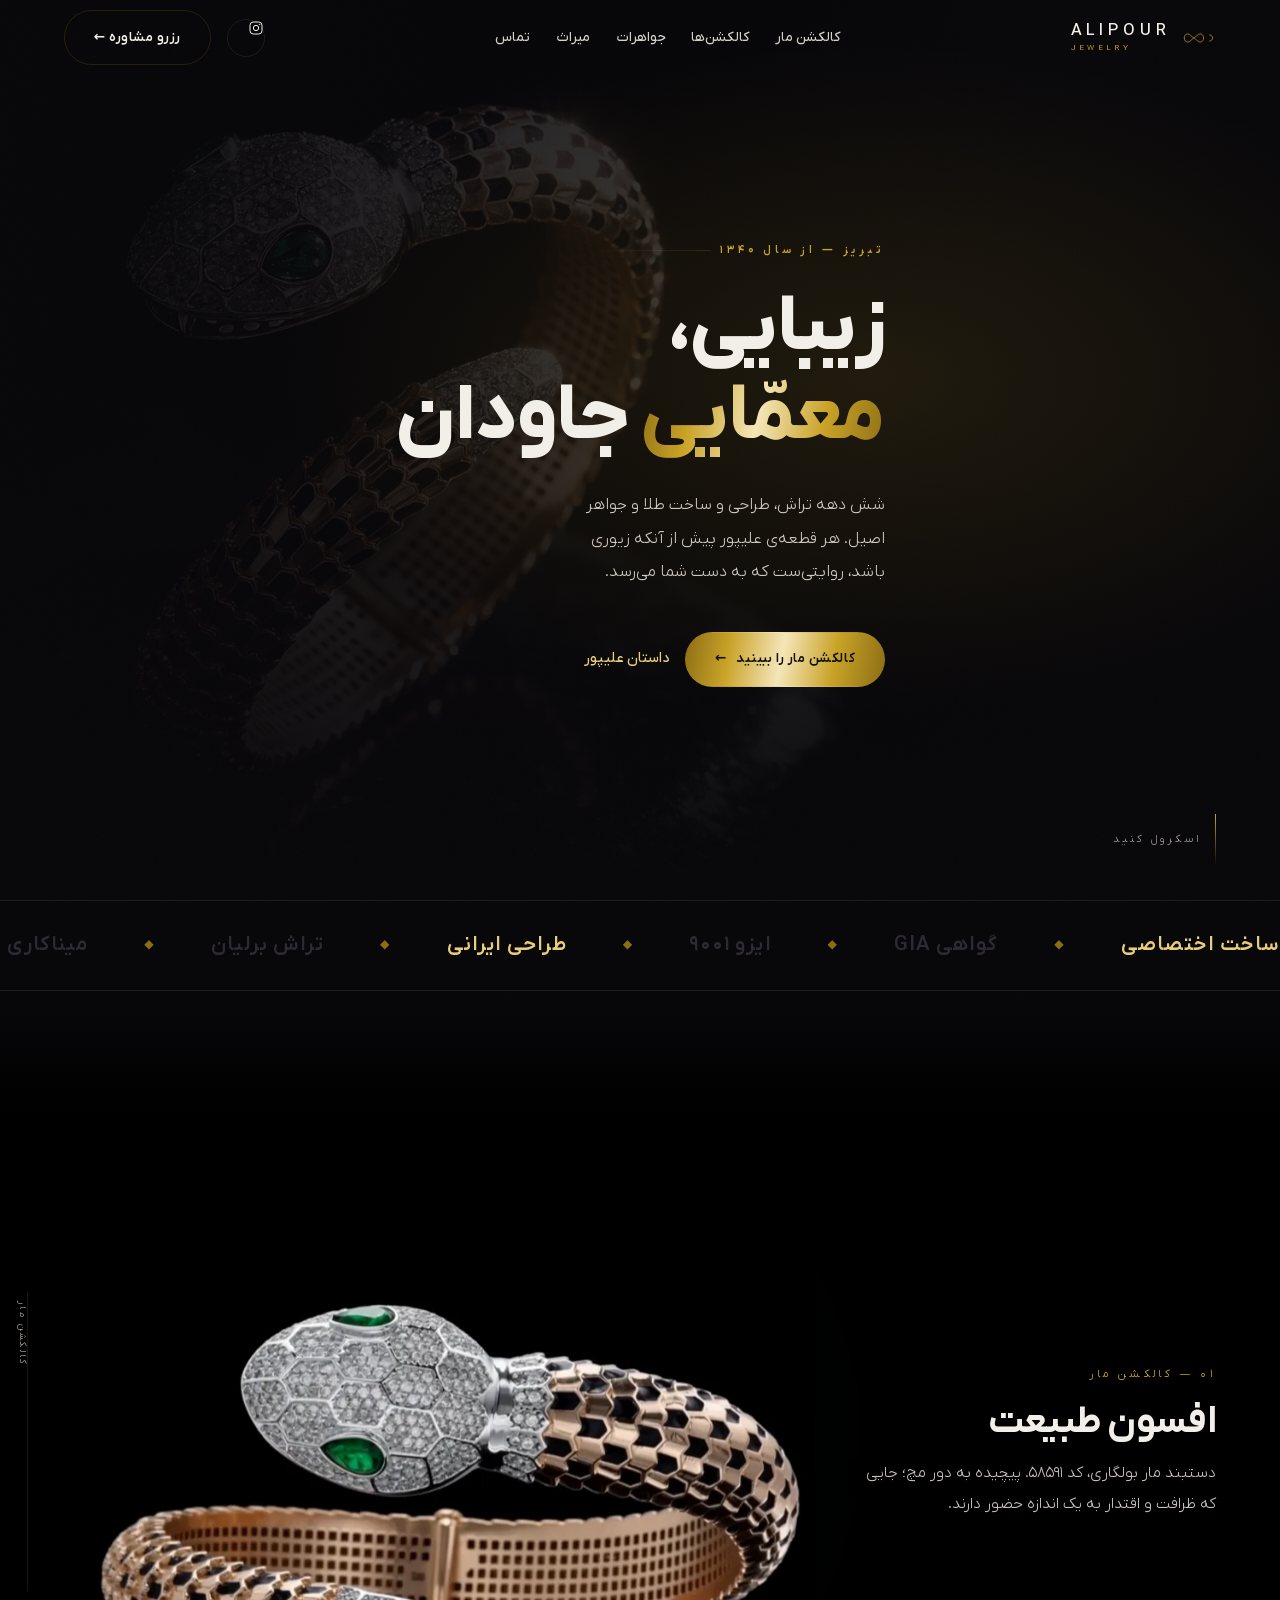
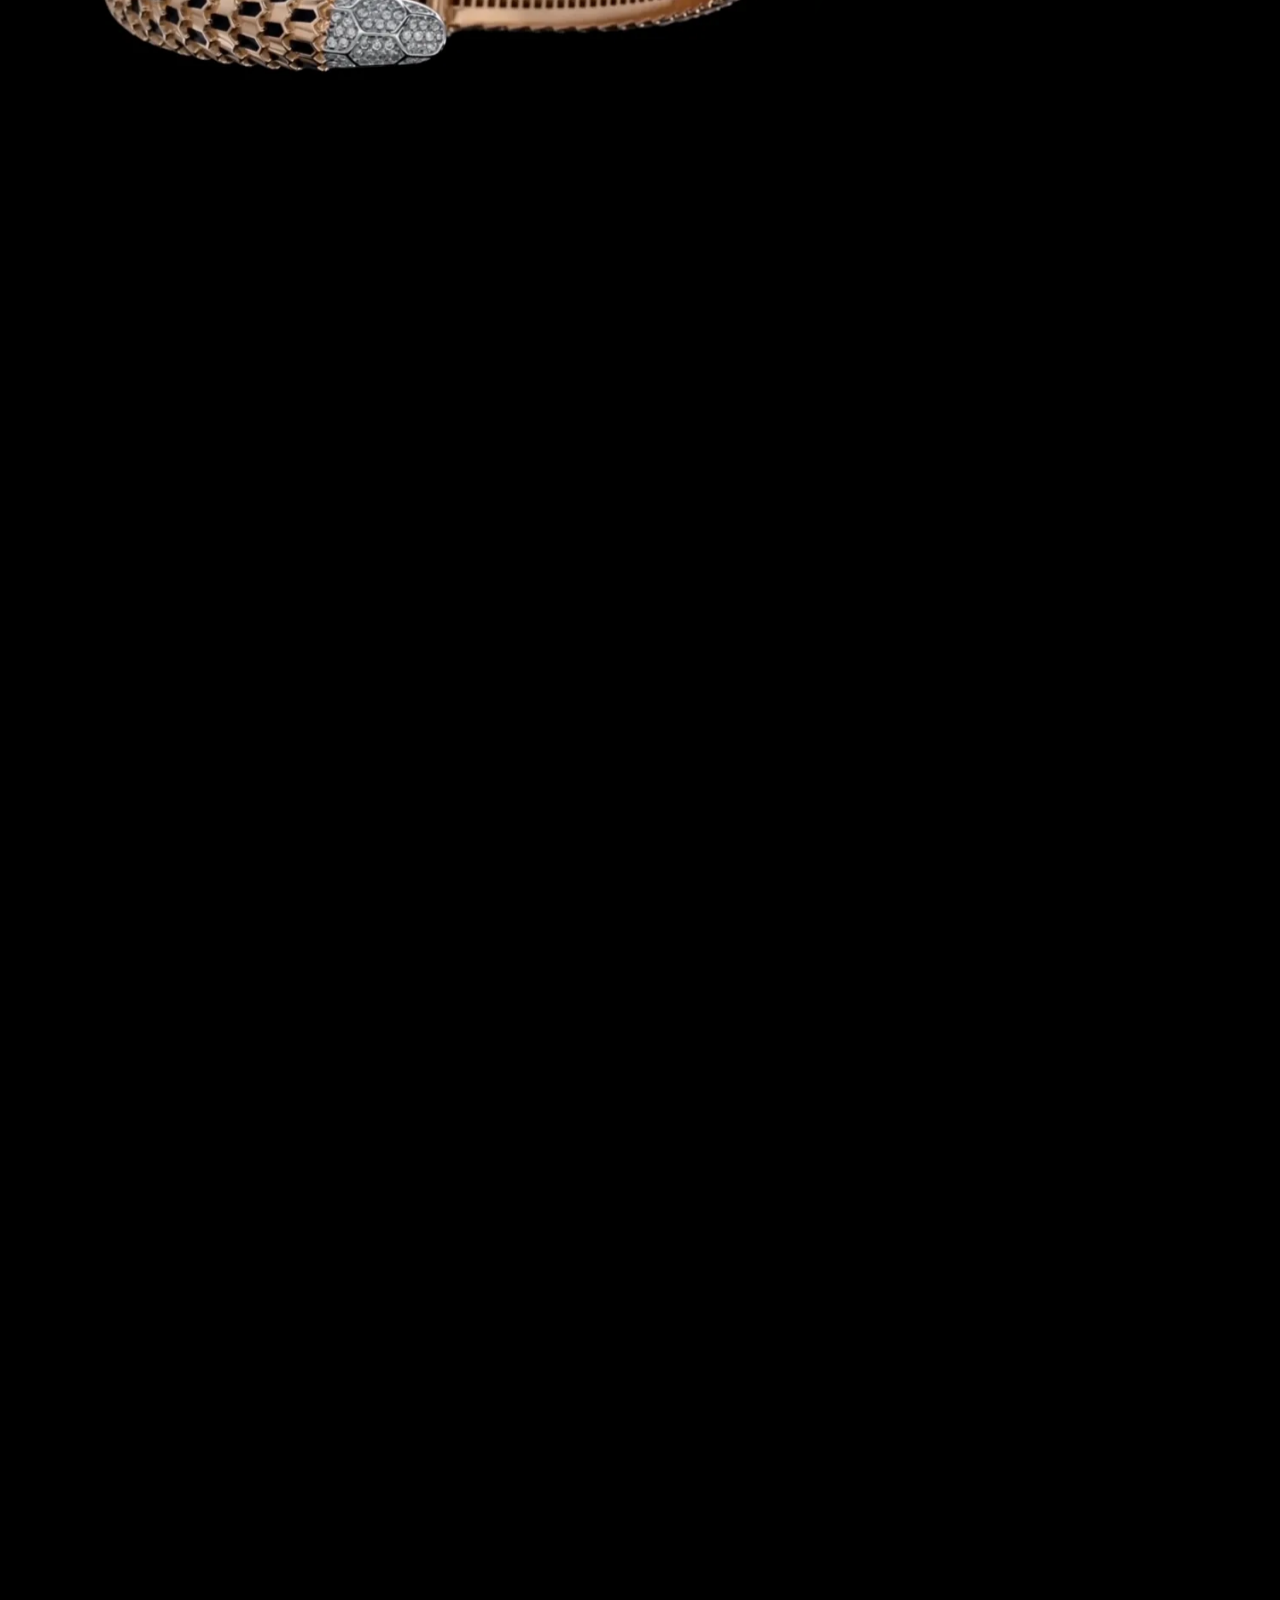
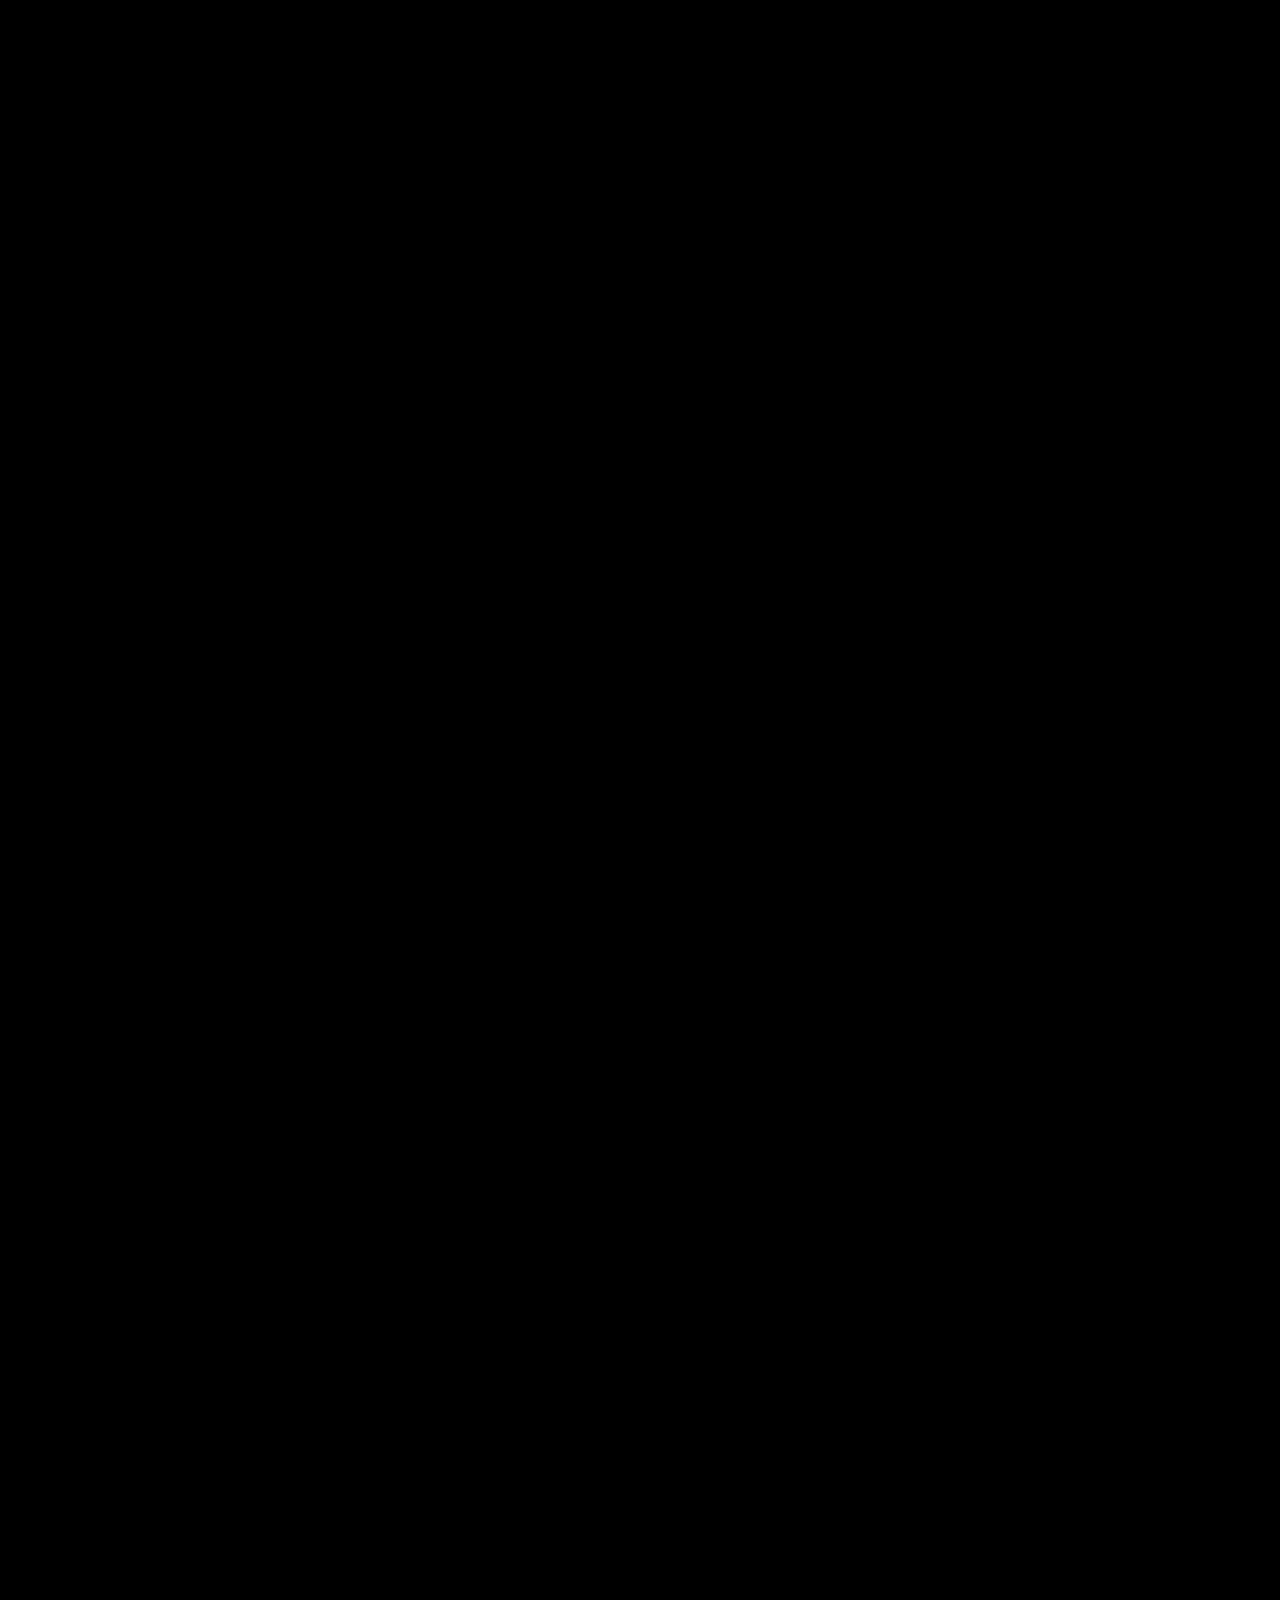
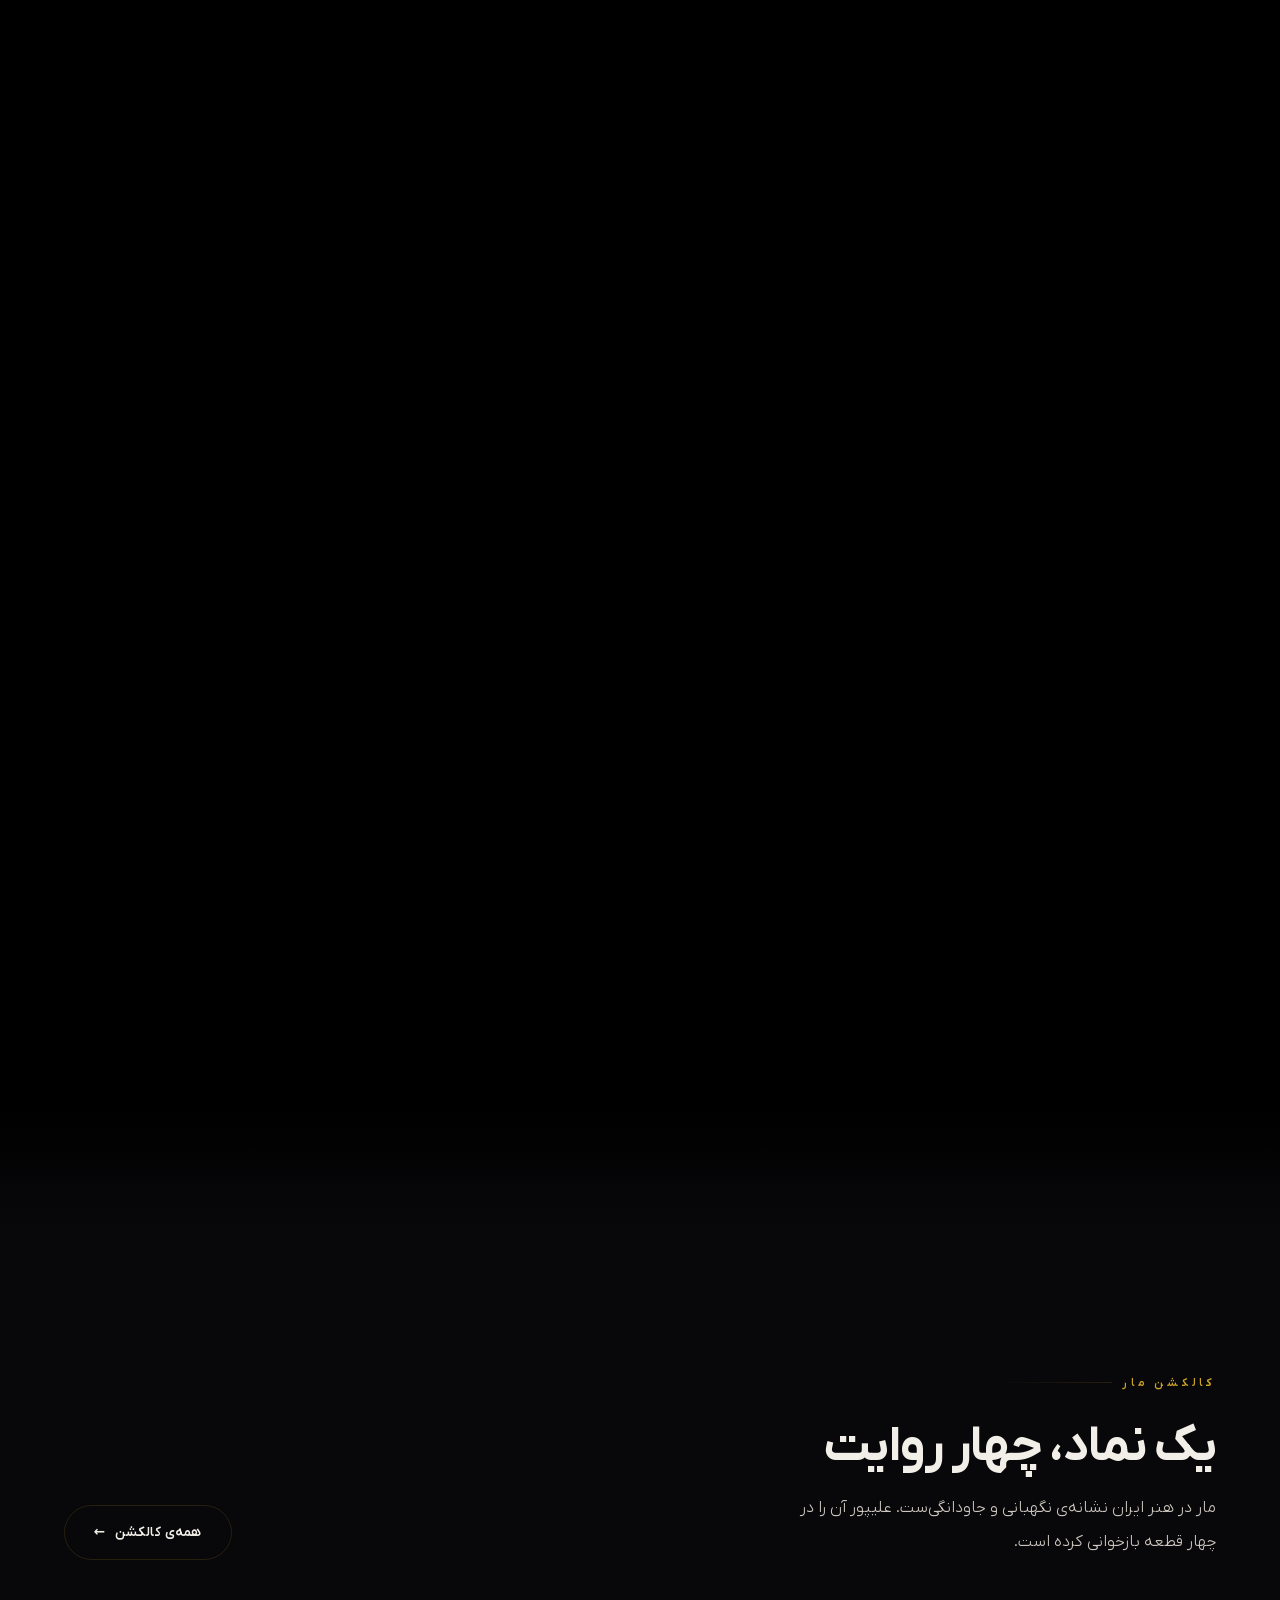
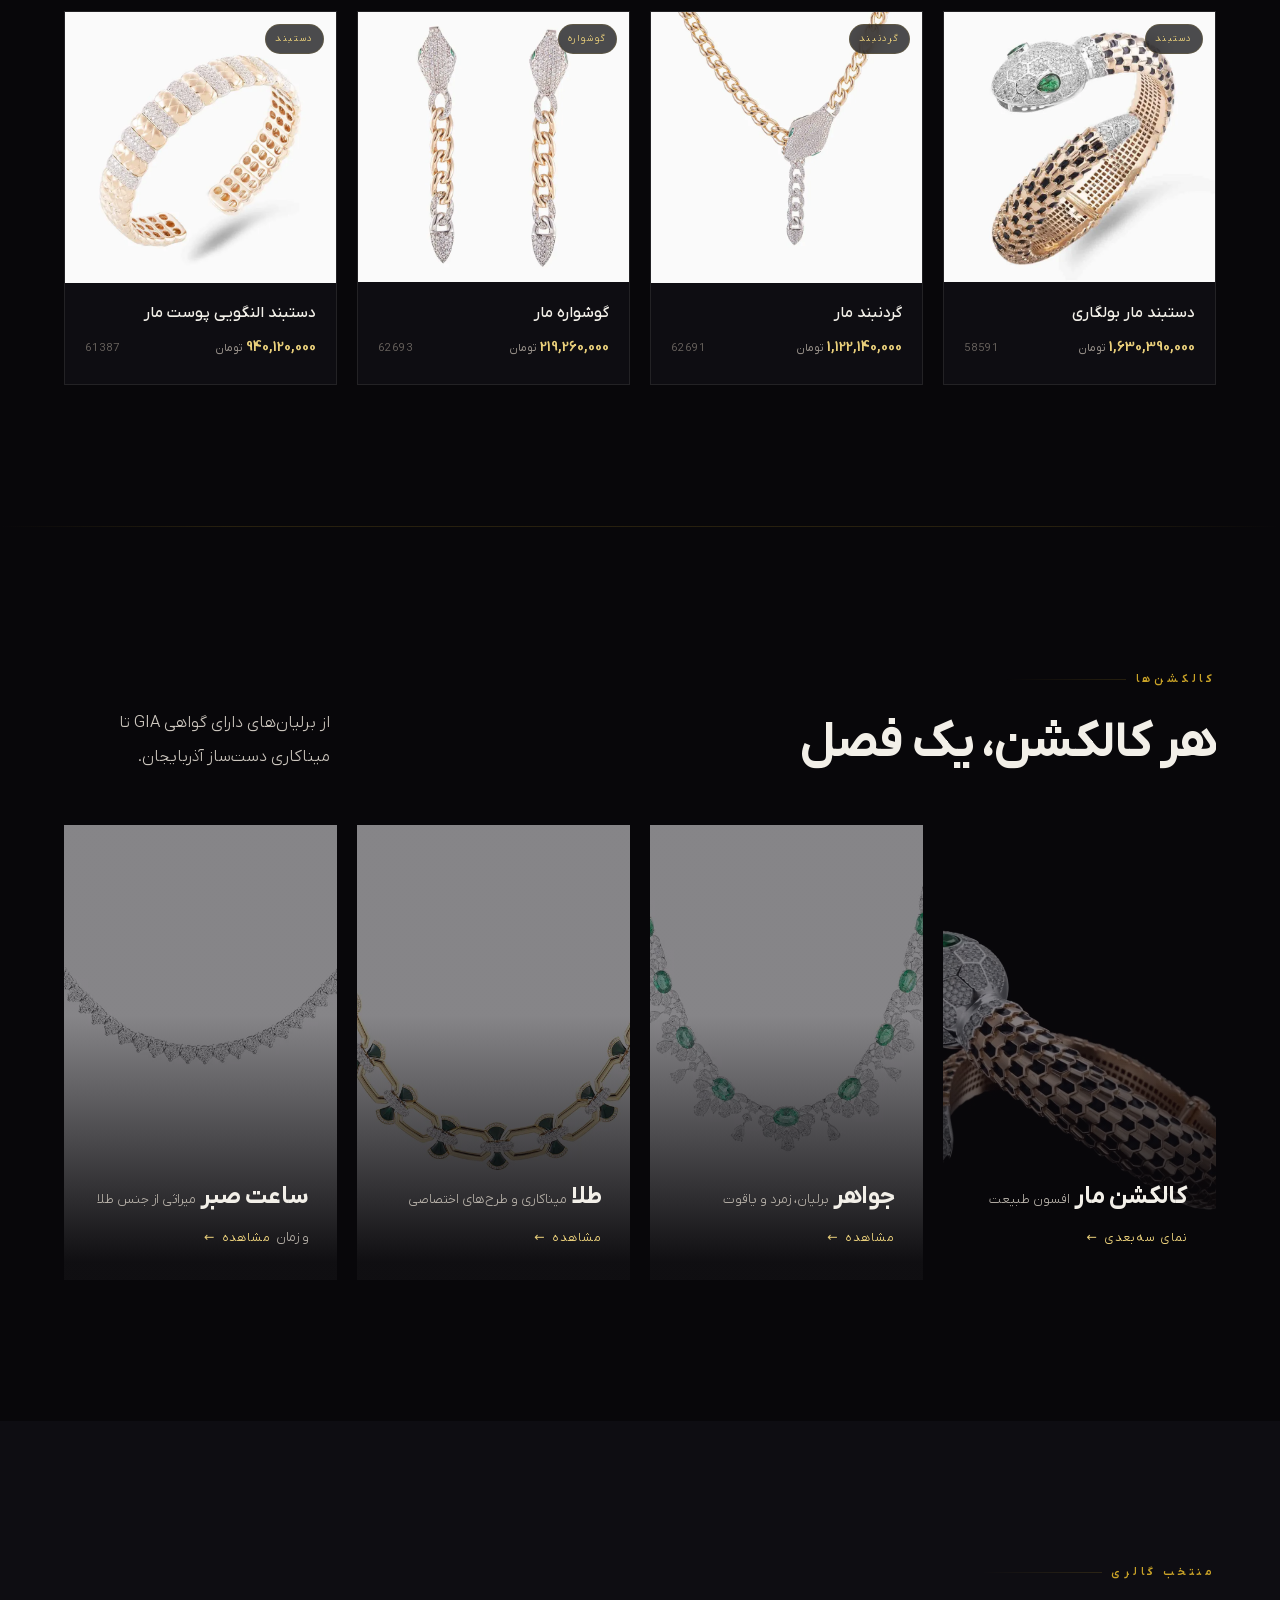
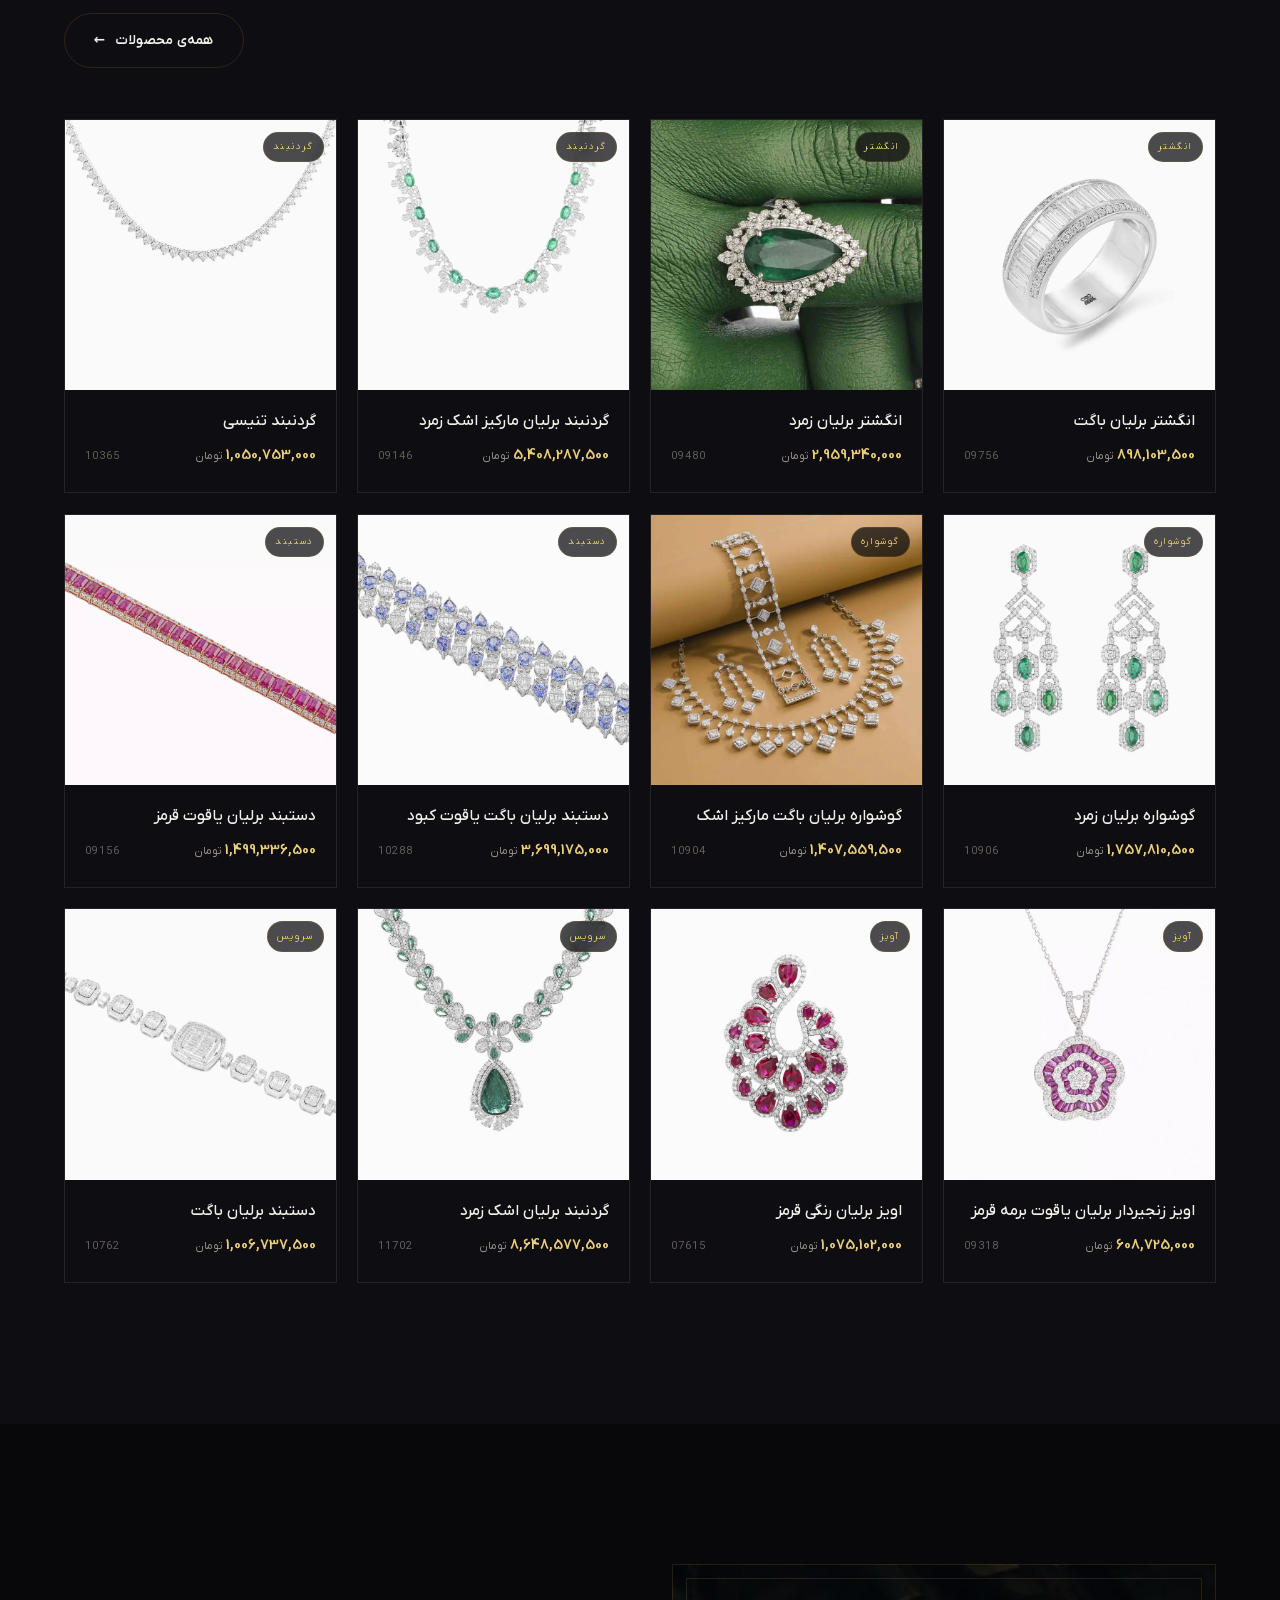
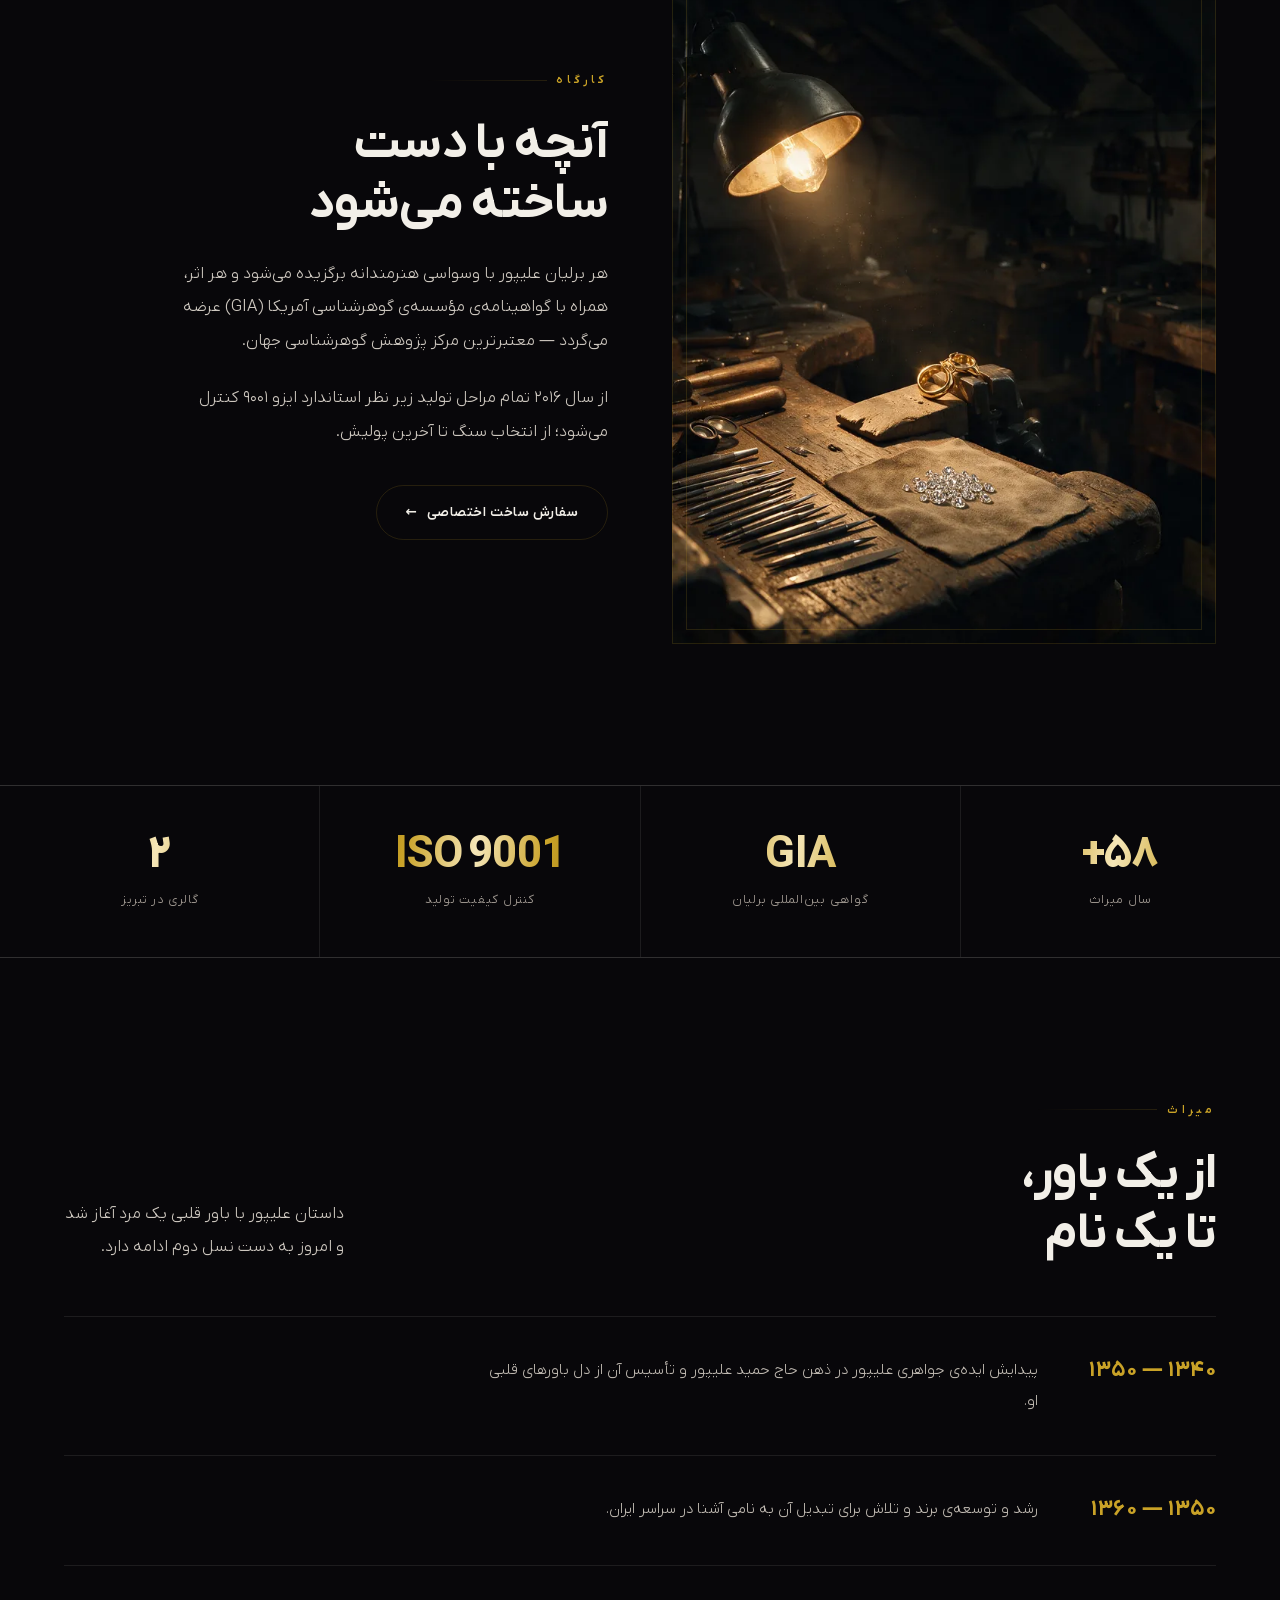
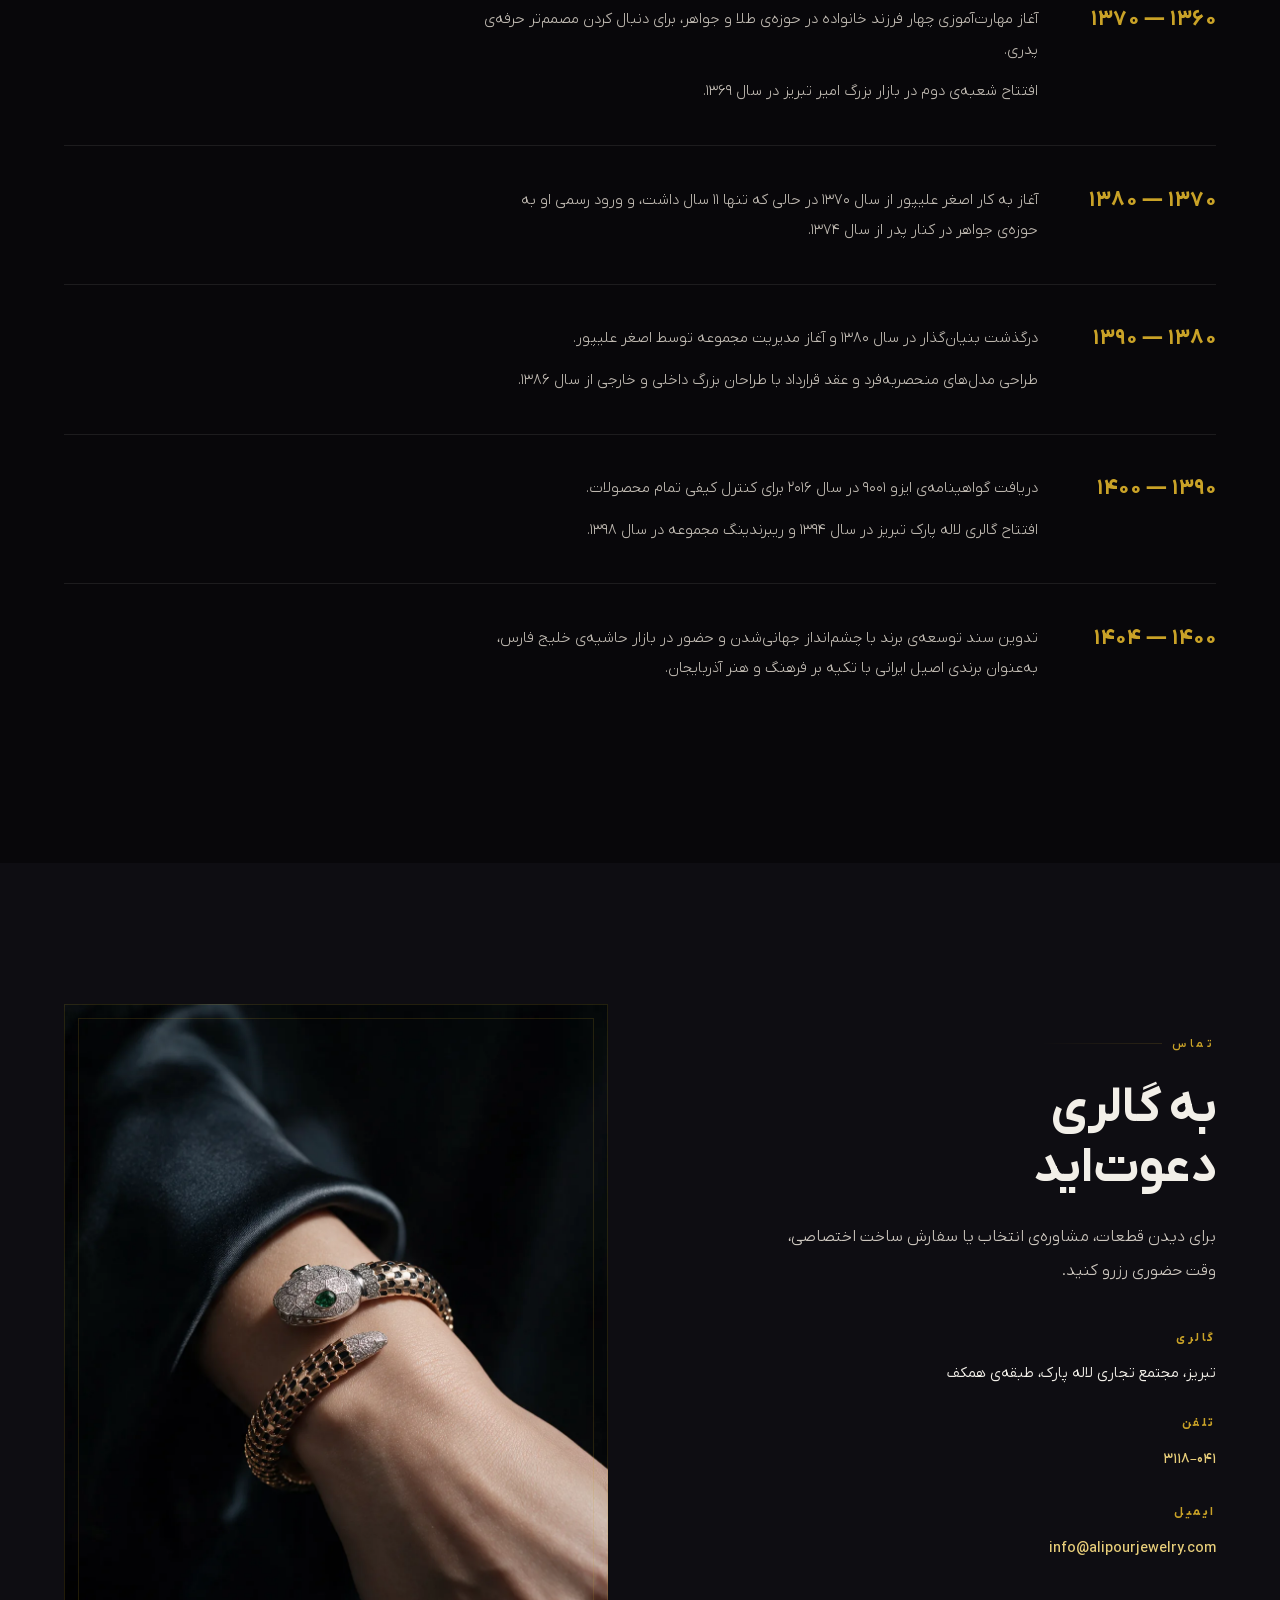
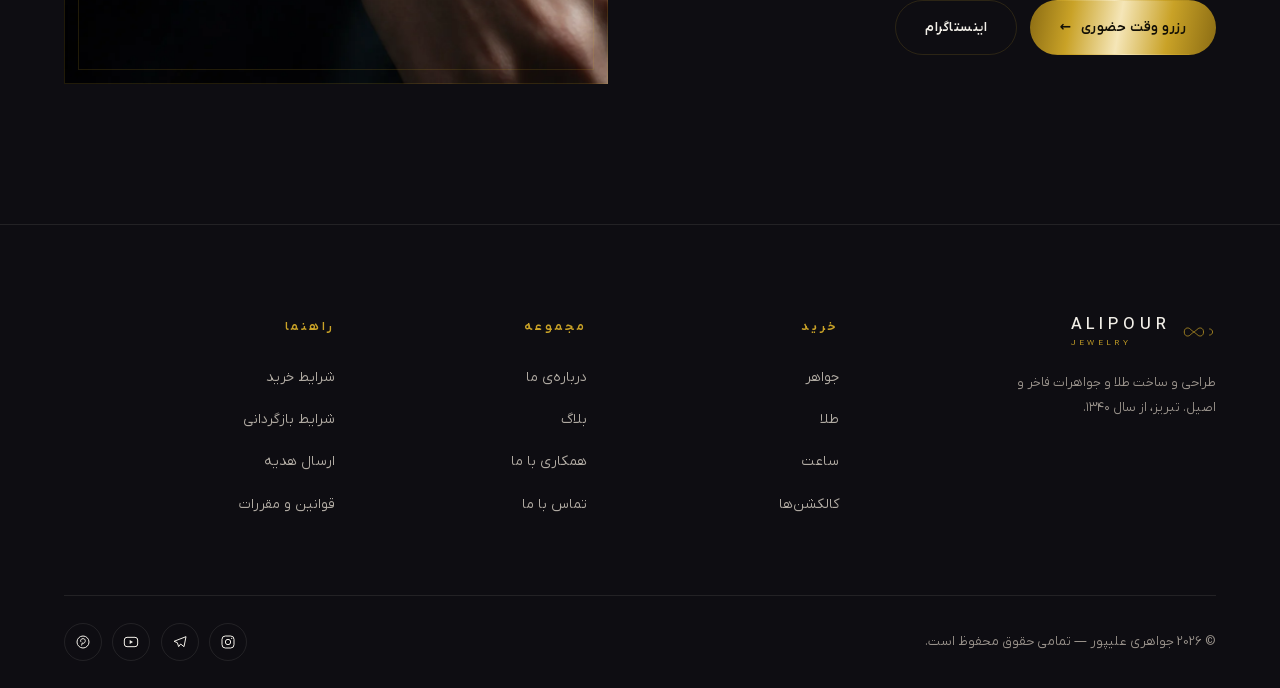
==== index.html @ 5f897717 "Alipour Jewelry — Persian RTL redesign with scroll-driven 3D serpent - «شب و زر» design system: near" ====
<!DOCTYPE html>
<html dir="rtl" lang="fa">
<head>
<meta charset="utf-8">
<meta name="viewport" content="width=device-width,initial-scale=1,viewport-fit=cover">
<meta name="theme-color" content="#08070a">
<title>جواهری علیپور | طراحی و ساخت طلا و جواهرات فاخر — تبریز</title>
<meta name="description" content="جواهری علیپور، شش دهه طراحی و ساخت طلا و جواهر اصیل در تبریز. کالکشن مار، برلیان‌های دارای گواهی GIA و ساخت اختصاصی.">
<meta property="og:title" content="جواهری علیپور — زیبایی، معمّایی جاودان">
<meta property="og:description" content="شش دهه طراحی و ساخت طلا و جواهر اصیل در تبریز.">
<meta property="og:type" content="website">
<meta property="og:image" content="assets/img/og.jpg">
<link rel="icon" href="assets/img/favicon.svg" type="image/svg+xml">
<link rel="preconnect" href="https://alipourjewelry.com">
<link rel="preload" as="font" type="font/woff2" href="assets/fonts/IRANYekanXFaNum-VF.woff2" crossorigin>
<link rel="preload" as="image" href="assets/frames/lg/000.webp">
<link rel="stylesheet" href="css/app.css">
</head>
<body>

<div class="grain" aria-hidden="true"></div>

<!-- preloader -->
<div class="pre" aria-hidden="true">
  <div>
    <svg viewBox="0 0 60 34" fill="none">
      <path class="stroke" style="--len:150"
            d="M4 17C4 9.8 10.6 8 15 12c2.6 2.4 4.2 5 6 5s3.4-2.6 6-5c4.4-4 11-2.2 11 5s-6.6 9-11 5c-2.6-2.4-4.2-5-6-5s-3.4 2.6-6 5C10.6 26 4 24.2 4 17Z"/>
      <path class="stroke" style="--len:60" d="M48 11.5c3.4 0 6 2.5 6 5.5s-2.6 5.5-6 5.5"/>
    </svg>
    <p class="pre__w">ALIPOUR</p>
  </div>
</div>

<a class="skip" href="#main">پرش به محتوای اصلی</a>

<!-- nav -->
<header class="nav">
  <div class="wrap nav__in">
    <a class="brand" href="#top" aria-label="جواهری علیپور">
      <svg class="brand__mark" viewBox="0 0 60 34" fill="none" aria-hidden="true">
        <path d="M4 17C4 9.8 10.6 8 15 12c2.6 2.4 4.2 5 6 5s3.4-2.6 6-5c4.4-4 11-2.2 11 5s-6.6 9-11 5c-2.6-2.4-4.2-5-6-5s-3.4 2.6-6 5C10.6 26 4 24.2 4 17Z"
              stroke="#c9a227" stroke-width="1.3"/>
        <path d="M48 11.5c3.4 0 6 2.5 6 5.5s-2.6 5.5-6 5.5" stroke="#c9a227" stroke-width="1.3"/>
      </svg>
      <span class="brand__txt">
        <span class="brand__name">ALIPOUR</span>
        <span class="brand__sub">JEWELRY</span>
      </span>
    </a>

    <nav class="menu" aria-label="فهرست اصلی">
      <a href="#serpent">کالکشن مار</a>
      <a href="#collections">کالکشن‌ها</a>
      <a href="#pieces">جواهرات</a>
      <a href="#heritage">میراث</a>
      <a href="#contact">تماس</a>
    </nav>

    <div class="nav__act">
      <a class="icobtn only-lg" href="https://instagram.com/alipour.jewelry" target="_blank" rel="noopener" aria-label="اینستاگرام">
        <svg viewBox="0 0 24 24"><rect x="3" y="3" width="18" height="18" rx="5"/><circle cx="12" cy="12" r="4"/><circle cx="17.5" cy="6.5" r="1" fill="currentColor" stroke="none"/></svg>
      </a>
      <a class="btn only-lg" href="#contact">رزرو مشاوره <i>←</i></a>
      <button class="icobtn burger" aria-label="باز کردن فهرست" aria-expanded="false">
        <svg viewBox="0 0 24 24"><path d="M4 8h16M4 16h16"/></svg>
      </button>
    </div>
  </div>
</header>

<!-- mobile drawer -->
<div class="drawer" role="dialog" aria-label="فهرست">
  <button class="drawer__x" aria-label="بستن">×</button>
  <a href="#serpent">کالکشن مار</a>
  <a href="#collections">کالکشن‌ها</a>
  <a href="#pieces">جواهرات</a>
  <a href="#heritage">میراث</a>
  <a href="#contact">تماس با ما</a>
  <a href="https://instagram.com/alipour.jewelry" target="_blank" rel="noopener">اینستاگرام</a>
</div>

<main id="main">
<span id="top"></span>

<!-- ══════════ HERO ══════════ -->
<section class="hero">
  <div class="hero__bg">
    <img src="assets/img/hero.webp" alt="" fetchpriority="high" onerror="this.src='assets/frames/lg/018.webp'">
  </div>
  <div class="hero__veil" aria-hidden="true"></div>

  <div class="wrap hero__in">
    <p class="eyebrow" data-rv>تبریز — از سال ۱۳۴۰</p>
    <h1 class="display rv-lines" data-rv>
      <span class="ln">زیبایی،</span>
      <span class="ln"><span class="goldtext">معمّایی</span> جاودان</span>
    </h1>
    <p class="lede hero__lede" data-rv>
      شش دهه تراش، طراحی و ساخت طلا و جواهر اصیل. هر قطعه‌ی علیپور
      پیش از آنکه زیوری باشد، روایتی‌ست که به دست شما می‌رسد.
    </p>
    <div class="hero__cta" data-rv>
      <a class="btn btn--gold" href="#serpent">کالکشن مار را ببینید <i>←</i></a>
      <a class="link-u" href="#heritage">داستان علیپور</a>
    </div>
  </div>

  <div class="hero__scroll" aria-hidden="true">اسکرول کنید</div>
</section>

<!-- ══════════ MARQUEE ══════════ -->
<div class="marq" aria-hidden="true">
  <div class="marq__in">
    <span class="on">ساخت اختصاصی</span><span>گواهی GIA</span><span>ایزو ۹۰۰۱</span>
    <span class="on">طراحی ایرانی</span><span>تراش برلیان</span><span>میناکاری دست‌ساز</span>
    <span class="on">ساخت اختصاصی</span><span>گواهی GIA</span><span>ایزو ۹۰۰۱</span>
    <span class="on">طراحی ایرانی</span><span>تراش برلیان</span><span>میناکاری دست‌ساز</span>
  </div>
</div>

<!-- ══════════ SERPENT — 3D SCROLL ══════════ -->
<section class="serpent" id="serpent">
  <div class="serpent__track">
    <div class="serpent__stage" data-serpent>

      <!-- copy column (right in RTL) -->
      <div class="serpent__copy">
      <!-- beats -->
      <div class="beat beat--1" data-from="0" data-to="0.24">
        <span class="beat__n">۰۱ — کالکشن مار</span>
        <h2 class="beat__t">افسون طبیعت</h2>
        <p class="beat__d">دستبند مار بولگاری، کد ۵۸۵۹۱. پیچیده به دور مچ؛
          جایی که ظرافت و اقتدار به یک اندازه حضور دارند.</p>
      </div>

      <div class="beat beat--2" data-from="0.24" data-to="0.5">
        <span class="beat__n">۰۲ — سر</span>
        <h2 class="beat__t">نگاهی از زمرد</h2>
        <p class="beat__d">سر جواهرنشان، پوشیده از برلیان‌های تراش‌خورده و
          دو زمرد اشکی؛ نگاهی که به سادگی رها نمی‌کند.</p>
      </div>

      <div class="beat beat--3" data-from="0.5" data-to="0.76">
        <span class="beat__n">۰۳ — بدنه</span>
        <h2 class="beat__t">فلس به فلس</h2>
        <p class="beat__d">مینای مشکی نشسته بر طلای رزگلد؛ شش‌ضلعی‌هایی که
          با هر حرکت، نور را از نو می‌شکنند.</p>
      </div>

      <div class="beat beat--4" data-from="0.76" data-to="1.01">
        <span class="beat__n">۰۴ — ساخت</span>
        <h2 class="beat__t">۵۴٫۷۹ گرم طلا</h2>
        <p class="beat__d">ساخته‌شده در کارگاه علیپور، همراه با گواهی اصالت
          و امکان سفارشی‌سازی کامل.</p>
        <p style="margin-top:1.1rem"><a class="link-u" href="#snake-family">دیدن کالکشن مار ←</a></p>
      </div>
      </div><!-- /copy -->

      <!-- the jewel -->
      <div class="serpent__view">
        <div class="serpent__glow" aria-hidden="true"></div>
        <img class="serpent__poster" src="assets/frames/lg/000.webp" alt="" aria-hidden="true" fetchpriority="high">
        <canvas class="serpent__canvas" role="img"
                aria-label="نمای سه‌بعدی دستبند مار بولگاری — با اسکرول یا کشیدن بچرخانید"></canvas>

        <!-- hotspots — anchored to real features, tracked frame by frame -->
        <div class="serpent__hots" aria-hidden="true">
          <div class="hot" data-anchor="eye" data-from="0.26" data-to="0.5">
            <span class="hot__dot"></span><span class="hot__lab">زمرد اشکی</span>
          </div>
          <div class="hot" data-anchor="mid" data-from="0.52" data-to="0.76">
            <span class="hot__dot"></span><span class="hot__lab">فلس مینای مشکی</span>
          </div>
          <div class="hot" data-anchor="far" data-from="0.58" data-to="0.76">
            <span class="hot__dot"></span><span class="hot__lab">بدنه‌ی مشبک طلا</span>
          </div>
        </div>
      </div>

      <div class="serpent__vig" aria-hidden="true"></div>

      <!-- progress spine -->
      <div class="spine" aria-hidden="true">
        <span class="spine__lab">کالکشن مار</span>
        <div class="spine__fill"></div>
      </div>

      <p class="drag-hint">بکشید تا بچرخد ↔</p>

      <div class="serpent__load">
        <div class="serpent__bar"><span></span></div>
        <p>در حال آماده‌سازی نمای سه‌بعدی</p>
      </div>
    </div>
  </div>
</section>

<!-- ══════════ SNAKE FAMILY ══════════ -->
<section class="section" id="snake-family">
  <div class="wrap">
    <div class="sec-head">
      <div>
        <p class="eyebrow">کالکشن مار</p>
        <h2 class="h2 rv-lines" data-rv><span class="ln">یک نماد، چهار روایت</span></h2>
        <p class="lede" data-rv>مار در هنر ایران نشانه‌ی نگهبانی و جاودانگی‌ست.
          علیپور آن را در چهار قطعه بازخوانی کرده است.</p>
      </div>
      <a class="btn" href="https://alipourjewelry.com/l/p/Snake-Collection" target="_blank" rel="noopener">
        همه‌ی کالکشن <i>←</i></a>
    </div>

    <div class="grid g-4 stag" data-rv>
      <a class="card" href="https://alipourjewelry.com/product-%D8%AF%D8%B3%D8%AA%D8%A8%D9%86%D8%AF-%D9%85%D8%A7%D8%B1-%D8%A8%D9%88%D9%84%DA%AF%D8%A7%D8%B1%DB%8C/58591" target="_blank" rel="noopener">
        <span class="card__tag">دستبند</span>
        <div class="card__media"><img loading="lazy" src="assets/img/p/58591.webp" alt="دستبند مار بولگاری"></div>
        <div class="card__body"><h3 class="card__name">دستبند مار بولگاری</h3>
          <div class="card__meta"><span class="card__price">1,630,390,000<small>تومان</small></span><span class="card__code lat">58591</span></div></div>
      </a>
      <a class="card" href="https://alipourjewelry.com/category/%D8%B7%D9%84%D8%A7/%DA%AF%D8%B1%D8%AF%D9%86%D8%A8%D9%86%D8%AF" target="_blank" rel="noopener">
        <span class="card__tag">گردنبند</span>
        <div class="card__media"><img loading="lazy" src="assets/img/p/62691.webp" alt="گردنبند مار"></div>
        <div class="card__body"><h3 class="card__name">گردنبند مار</h3>
          <div class="card__meta"><span class="card__price">1,122,140,000<small>تومان</small></span><span class="card__code lat">62691</span></div></div>
      </a>
      <a class="card" href="https://alipourjewelry.com/category/%D8%B7%D9%84%D8%A7/%DA%AF%D9%88%D8%B4%D9%88%D8%A7%D8%B1%D9%87" target="_blank" rel="noopener">
        <span class="card__tag">گوشواره</span>
        <div class="card__media"><img loading="lazy" src="assets/img/p/62693.webp" alt="گوشواره مار"></div>
        <div class="card__body"><h3 class="card__name">گوشواره مار</h3>
          <div class="card__meta"><span class="card__price">219,260,000<small>تومان</small></span><span class="card__code lat">62693</span></div></div>
      </a>
      <a class="card" href="https://alipourjewelry.com/category/%D8%B7%D9%84%D8%A7/%D8%AF%D8%B3%D8%AA%D8%A8%D9%86%D8%AF" target="_blank" rel="noopener">
        <span class="card__tag">دستبند</span>
        <div class="card__media"><img loading="lazy" src="assets/img/p/61387.webp" alt="دستبند النگویی پوست مار"></div>
        <div class="card__body"><h3 class="card__name">دستبند النگویی پوست مار</h3>
          <div class="card__meta"><span class="card__price">940,120,000<small>تومان</small></span><span class="card__code lat">61387</span></div></div>
      </a>
    </div>
  </div>
</section>

<hr class="rule">

<!-- ══════════ COLLECTIONS ══════════ -->
<section class="section" id="collections">
  <div class="wrap">
    <div class="sec-head">
      <div>
        <p class="eyebrow">کالکشن‌ها</p>
        <h2 class="h2 rv-lines" data-rv><span class="ln">هر کالکشن، یک فصل</span></h2>
      </div>
      <p class="lede" style="max-width:38ch" data-rv>
        از برلیان‌های دارای گواهی GIA تا میناکاری دست‌ساز آذربایجان.
      </p>
    </div>

    <div class="grid g-4 stag" data-rv>
      <a class="coll coll--tall" href="#serpent">
        <img loading="lazy" src="assets/frames/lg/030.webp" alt="کالکشن مار">
        <span class="coll__grad"></span>
        <span class="coll__in">
          <span class="coll__t">کالکشن مار</span>
          <span class="coll__s">افسون طبیعت</span>
          <span class="coll__go">نمای سه‌بعدی <i>←</i></span>
        </span>
      </a>
      <a class="coll coll--tall" href="https://alipourjewelry.com/category/%D8%AC%D9%88%D8%A7%D9%87%D8%B1" target="_blank" rel="noopener">
        <img loading="lazy" src="assets/img/p/09146.webp" alt="جواهرات برلیان">
        <span class="coll__grad"></span>
        <span class="coll__in">
          <span class="coll__t">جواهر</span>
          <span class="coll__s">برلیان، زمرد و یاقوت</span>
          <span class="coll__go">مشاهده <i>←</i></span>
        </span>
      </a>
      <a class="coll coll--tall" href="https://alipourjewelry.com/category/%D8%B7%D9%84%D8%A7" target="_blank" rel="noopener">
        <img loading="lazy" src="assets/img/p/63233.webp" alt="طلای میناکاری">
        <span class="coll__grad"></span>
        <span class="coll__in">
          <span class="coll__t">طلا</span>
          <span class="coll__s">میناکاری و طرح‌های اختصاصی</span>
          <span class="coll__go">مشاهده <i>←</i></span>
        </span>
      </a>
      <a class="coll coll--tall" href="https://alipourjewelry.com/l/p/Sabr_Watch_Collection" target="_blank" rel="noopener">
        <img loading="lazy" src="assets/img/p/10365.webp" alt="کالکشن ساعت صبر">
        <span class="coll__grad"></span>
        <span class="coll__in">
          <span class="coll__t">ساعت صبر</span>
          <span class="coll__s">میراثی از جنس طلا و زمان</span>
          <span class="coll__go">مشاهده <i>←</i></span>
        </span>
      </a>
    </div>
  </div>
</section>

<!-- ══════════ PIECES ══════════ -->
<section class="section" id="pieces" style="background:var(--ink-2)">
  <div class="wrap">
    <div class="sec-head">
      <div>
        <p class="eyebrow">منتخب گالری</p>
        <h2 class="h2 rv-lines" data-rv><span class="ln">قطعات برگزیده</span></h2>
      </div>
      <a class="btn" href="products.html">همه‌ی محصولات <i>←</i></a>
    </div>
    <div class="grid g-4" id="featured" data-products="featured" data-limit="12"></div>
  </div>
</section>

<!-- ══════════ EDITORIAL SPLIT ══════════ -->
<section class="section">
  <div class="wrap split">
    <div class="split__media frame-gold" data-rv-x>
      <img loading="lazy" src="assets/img/atelier.webp" alt="کارگاه ساخت جواهری علیپور"
           onerror="this.closest('.split__media').style.display='none'">
    </div>
    <div>
      <p class="eyebrow" data-rv>کارگاه</p>
      <h2 class="h2 rv-lines" data-rv style="margin-bottom:1.4rem">
        <span class="ln">آنچه با دست</span><span class="ln">ساخته می‌شود</span>
      </h2>
      <p class="lede" data-rv style="margin-bottom:1.5rem">
        هر برلیان علیپور با وسواسی هنرمندانه برگزیده می‌شود و هر اثر،
        همراه با گواهینامه‌ی مؤسسه‌ی گوهرشناسی آمریکا (GIA) عرضه می‌گردد —
        معتبرترین مرکز پژوهش گوهرشناسی جهان.
      </p>
      <p class="lede" data-rv style="margin-bottom:2.2rem">
        از سال ۲۰۱۶ تمام مراحل تولید زیر نظر استاندارد ایزو ۹۰۰۱ کنترل می‌شود؛
        از انتخاب سنگ تا آخرین پولیش.
      </p>
      <a class="btn" href="#contact" data-rv>سفارش ساخت اختصاصی <i>←</i></a>
    </div>
  </div>
</section>

<!-- ══════════ STATS ══════════ -->
<div class="stats">
  <div class="stat"><div class="stat__n goldtext" data-count="60" data-suffix="+">0</div><div class="stat__l">سال میراث</div></div>
  <div class="stat"><div class="stat__n goldtext lat">GIA</div><div class="stat__l">گواهی بین‌المللی برلیان</div></div>
  <div class="stat"><div class="stat__n goldtext lat">ISO 9001</div><div class="stat__l">کنترل کیفیت تولید</div></div>
  <div class="stat"><div class="stat__n goldtext" data-count="2">0</div><div class="stat__l">گالری در تبریز</div></div>
</div>

<!-- ══════════ HERITAGE ══════════ -->
<section class="section" id="heritage">
  <div class="wrap">
    <div class="sec-head">
      <div>
        <p class="eyebrow">میراث</p>
        <h2 class="h2 rv-lines" data-rv><span class="ln">از یک باور،</span><span class="ln">تا یک نام</span></h2>
      </div>
      <p class="lede" style="max-width:40ch" data-rv>
        داستان علیپور با باور قلبی یک مرد آغاز شد و امروز به دست نسل دوم ادامه دارد.
      </p>
    </div>

    <div class="tl stag" data-rv>
      <div class="tl__row"><div class="tl__yr">۱۳۴۰ — ۱۳۵۰</div><div class="tl__body">
        <p>پیدایش ایده‌ی جواهری علیپور در ذهن حاج حمید علیپور و تأسیس آن از دل باورهای قلبی او.</p></div></div>
      <div class="tl__row"><div class="tl__yr">۱۳۵۰ — ۱۳۶۰</div><div class="tl__body">
        <p>رشد و توسعه‌ی برند و تلاش برای تبدیل آن به نامی آشنا در سراسر ایران.</p></div></div>
      <div class="tl__row"><div class="tl__yr">۱۳۶۰ — ۱۳۷۰</div><div class="tl__body">
        <p>آغاز مهارت‌آموزی چهار فرزند خانواده در حوزه‌ی طلا و جواهر، برای دنبال کردن مصمم‌تر حرفه‌ی پدری.</p>
        <p>افتتاح شعبه‌ی دوم در بازار بزرگ امیر تبریز در سال ۱۳۶۹.</p></div></div>
      <div class="tl__row"><div class="tl__yr">۱۳۷۰ — ۱۳۸۰</div><div class="tl__body">
        <p>آغاز به کار اصغر علیپور از سال ۱۳۷۰ در حالی که تنها ۱۱ سال داشت، و ورود رسمی او به حوزه‌ی جواهر در کنار پدر از سال ۱۳۷۴.</p></div></div>
      <div class="tl__row"><div class="tl__yr">۱۳۸۰ — ۱۳۹۰</div><div class="tl__body">
        <p>درگذشت بنیان‌گذار در سال ۱۳۸۰ و آغاز مدیریت مجموعه توسط اصغر علیپور.</p>
        <p>طراحی مدل‌های منحصربه‌فرد و عقد قرارداد با طراحان بزرگ داخلی و خارجی از سال ۱۳۸۶.</p></div></div>
      <div class="tl__row"><div class="tl__yr">۱۳۹۰ — ۱۴۰۰</div><div class="tl__body">
        <p>دریافت گواهینامه‌ی ایزو ۹۰۰۱ در سال ۲۰۱۶ برای کنترل کیفی تمام محصولات.</p>
        <p>افتتاح گالری لاله پارک تبریز در سال ۱۳۹۴ و ریبرندینگ مجموعه در سال ۱۳۹۸.</p></div></div>
      <div class="tl__row"><div class="tl__yr">۱۴۰۰ — ۱۴۰۴</div><div class="tl__body">
        <p>تدوین سند توسعه‌ی برند با چشم‌انداز جهانی‌شدن و حضور در بازار حاشیه‌ی خلیج فارس،
          به‌عنوان برندی اصیل ایرانی با تکیه بر فرهنگ و هنر آذربایجان.</p></div></div>
    </div>
  </div>
</section>

<!-- ══════════ CONTACT ══════════ -->
<section class="section" id="contact" style="background:var(--ink-2)">
  <div class="wrap split">
    <div>
      <p class="eyebrow" data-rv>تماس</p>
      <h2 class="h2 rv-lines" data-rv style="margin-bottom:1.4rem">
        <span class="ln">به گالری</span><span class="ln">دعوت‌اید</span>
      </h2>
      <p class="lede" data-rv style="margin-bottom:2.4rem">
        برای دیدن قطعات، مشاوره‌ی انتخاب یا سفارش ساخت اختصاصی،
        وقت حضوری رزرو کنید.
      </p>
      <div class="stag" data-rv style="display:grid;gap:1.5rem;max-width:520px">
        <div>
          <h4 style="font-size:.74rem;letter-spacing:.22em;color:var(--gold);margin-bottom:.5rem">گالری</h4>
          <p>تبریز، مجتمع تجاری لاله پارک، طبقه‌ی همکف</p>
        </div>
        <div>
          <h4 style="font-size:.74rem;letter-spacing:.22em;color:var(--gold);margin-bottom:.5rem">تلفن</h4>
          <p><a class="link-u" href="tel:+984131180000">۰۴۱–۳۱۱۸</a></p>
        </div>
        <div>
          <h4 style="font-size:.74rem;letter-spacing:.22em;color:var(--gold);margin-bottom:.5rem">ایمیل</h4>
          <p><a class="link-u lat" href="mailto:info@alipourjewelry.com">info@alipourjewelry.com</a></p>
        </div>
        <div style="display:flex;gap:.8rem;flex-wrap:wrap;margin-top:.6rem">
          <a class="btn btn--gold" href="https://alipourjewelry.com/contact" target="_blank" rel="noopener">رزرو وقت حضوری <i>←</i></a>
          <a class="btn" href="https://instagram.com/alipour.jewelry" target="_blank" rel="noopener">اینستاگرام</a>
        </div>
      </div>
    </div>
    <div class="split__media frame-gold" data-rv-x>
      <img loading="lazy" src="assets/img/wrist.webp" alt="دستبند مار بر مچ"
           onerror="this.src='assets/frames/lg/072.webp'">
    </div>
  </div>
</section>

</main>

<!-- ══════════ FOOTER ══════════ -->
<footer class="foot">
  <div class="wrap">
    <div class="foot__grid">
      <div>
        <a class="brand" href="#top" style="margin-bottom:1.3rem">
          <svg class="brand__mark" viewBox="0 0 60 34" fill="none" aria-hidden="true">
            <path d="M4 17C4 9.8 10.6 8 15 12c2.6 2.4 4.2 5 6 5s3.4-2.6 6-5c4.4-4 11-2.2 11 5s-6.6 9-11 5c-2.6-2.4-4.2-5-6-5s-3.4 2.6-6 5C10.6 26 4 24.2 4 17Z" stroke="#c9a227" stroke-width="1.3"/>
            <path d="M48 11.5c3.4 0 6 2.5 6 5.5s-2.6 5.5-6 5.5" stroke="#c9a227" stroke-width="1.3"/>
          </svg>
          <span class="brand__txt"><span class="brand__name">ALIPOUR</span><span class="brand__sub">JEWELRY</span></span>
        </a>
        <p class="small" style="max-width:36ch">
          طراحی و ساخت طلا و جواهرات فاخر و اصیل. تبریز، از سال ۱۳۴۰.
        </p>
      </div>

      <div>
        <h4>خرید</h4>
        <ul>
          <li><a href="https://alipourjewelry.com/category/%D8%AC%D9%88%D8%A7%D9%87%D8%B1" target="_blank" rel="noopener">جواهر</a></li>
          <li><a href="https://alipourjewelry.com/category/%D8%B7%D9%84%D8%A7" target="_blank" rel="noopener">طلا</a></li>
          <li><a href="https://alipourjewelry.com/category/%D8%B3%D8%A7%D8%B9%D8%AA" target="_blank" rel="noopener">ساعت</a></li>
          <li><a href="https://alipourjewelry.com/collections" target="_blank" rel="noopener">کالکشن‌ها</a></li>
        </ul>
      </div>

      <div>
        <h4>مجموعه</h4>
        <ul>
          <li><a href="#heritage">درباره‌ی ما</a></li>
          <li><a href="https://alipourjewelry.com/blog" target="_blank" rel="noopener">بلاگ</a></li>
          <li><a href="https://alipourjewelry.com/cooperation" target="_blank" rel="noopener">همکاری با ما</a></li>
          <li><a href="#contact">تماس با ما</a></li>
        </ul>
      </div>

      <div>
        <h4>راهنما</h4>
        <ul>
          <li><a href="https://alipourjewelry.com/page/show/howbuy" target="_blank" rel="noopener">شرایط خرید</a></li>
          <li><a href="https://alipourjewelry.com/page/show/howrestore" target="_blank" rel="noopener">شرایط بازگردانی</a></li>
          <li><a href="https://alipourjewelry.com/page/show/gift" target="_blank" rel="noopener">ارسال هدیه</a></li>
          <li><a href="https://alipourjewelry.com/page/show/terms" target="_blank" rel="noopener">قوانین و مقررات</a></li>
        </ul>
      </div>
    </div>

    <div class="foot__bot">
      <p class="small">© <span data-year>۱۴۰۴</span> جواهری علیپور — تمامی حقوق محفوظ است.</p>
      <div class="socials">
        <a href="https://instagram.com/alipour.jewelry" target="_blank" rel="noopener" aria-label="اینستاگرام">
          <svg viewBox="0 0 24 24" fill="none" stroke="currentColor" stroke-width="1.5"><rect x="3" y="3" width="18" height="18" rx="5"/><circle cx="12" cy="12" r="4"/><circle cx="17.5" cy="6.5" r="1" fill="currentColor" stroke="none"/></svg>
        </a>
        <a href="https://t.me/alipourjewelry" target="_blank" rel="noopener" aria-label="تلگرام">
          <svg viewBox="0 0 24 24" fill="none" stroke="currentColor" stroke-width="1.5"><path d="M21 4 3 11l5 2 2 6 3-4 5 4 3-15Z"/></svg>
        </a>
        <a href="https://www.youtube.com/@alipourjewellery" target="_blank" rel="noopener" aria-label="یوتیوب">
          <svg viewBox="0 0 24 24" fill="none" stroke="currentColor" stroke-width="1.5"><rect x="2" y="5" width="20" height="14" rx="4"/><path d="m10 9 5 3-5 3V9Z" fill="currentColor" stroke="none"/></svg>
        </a>
        <a href="https://www.pinterest.com/alipourjewelry/" target="_blank" rel="noopener" aria-label="پینترست">
          <svg viewBox="0 0 24 24" fill="none" stroke="currentColor" stroke-width="1.5"><circle cx="12" cy="12" r="9"/><path d="M12 7c-2.2 0-3.6 1.4-3.6 3.1 0 .8.4 1.7 1.1 2M12 7c2 0 3.4 1.2 3.4 3 0 2.3-1.4 4-3.1 4-.6 0-1.2-.3-1.4-.7m0 0-1 4"/></svg>
        </a>
      </div>
    </div>
  </div>
</footer>

<script src="js/app.js" defer></script>
<script src="js/serpent.js" defer></script>
</body>
</html>
---- css/app.css ----
@charset "UTF-8";
/* ==========================================================================
   ALIPOUR JEWELRY — «شب و زر»
   Design system. RTL-first. IRANYekanX variable.
   ========================================================================== */

/* ---------- 1. FONTS ---------- */
@font-face{
  font-family:'YekanVar';
  src:url('../assets/fonts/IRANYekanXFaNum-VF.woff2') format('woff2-variations'),
      url('../assets/fonts/IRANYekanXFaNum-VF.woff2') format('woff2');
  font-weight:100 1000; font-style:normal; font-display:swap;
}
@font-face{
  font-family:'YekanLat';
  src:url('../assets/fonts/IRANYekanX-VF.woff2') format('woff2-variations'),
      url('../assets/fonts/IRANYekanX-VF.woff2') format('woff2');
  font-weight:100 1000; font-style:normal; font-display:swap;
}
/* static fallbacks for engines without variable support */
@font-face{font-family:'YekanFB';src:url('../assets/fonts/IRANYekanXFaNum-Light.woff2') format('woff2');font-weight:300;font-display:swap}
@font-face{font-family:'YekanFB';src:url('../assets/fonts/IRANYekanXFaNum-Regular.woff2') format('woff2');font-weight:400;font-display:swap}
@font-face{font-family:'YekanFB';src:url('../assets/fonts/IRANYekanXFaNum-Medium.woff2') format('woff2');font-weight:500;font-display:swap}
@font-face{font-family:'YekanFB';src:url('../assets/fonts/IRANYekanXFaNum-DemiBold.woff2') format('woff2');font-weight:600;font-display:swap}
@font-face{font-family:'YekanFB';src:url('../assets/fonts/IRANYekanXFaNum-Bold.woff2') format('woff2');font-weight:700;font-display:swap}
@font-face{font-family:'YekanFB';src:url('../assets/fonts/IRANYekanXFaNum-ExtraBold.woff2') format('woff2');font-weight:800;font-display:swap}
@font-face{font-family:'YekanFB';src:url('../assets/fonts/IRANYekanXFaNum-Black.woff2') format('woff2');font-weight:900;font-display:swap}

/* ---------- 2. TOKENS ---------- */
:root{
  /* ink */
  --ink:#08070a;
  --ink-2:#0e0d12;
  --ink-3:#15131a;
  --ink-4:#1e1b25;
  --line:rgba(201,162,39,.16);
  --line-soft:rgba(242,239,232,.09);

  /* metal */
  --gold:#c9a227;
  --gold-lt:#e8ce7a;
  --gold-pale:#f5e6b8;
  --gold-dp:#8c6d14;
  --gold-grad:linear-gradient(100deg,#8c6d14 0%,#c9a227 22%,#f5e6b8 48%,#c9a227 74%,#8c6d14 100%);

  /* stone */
  --emerald:#12734f;
  --emerald-lt:#3fd39b;

  /* type */
  --ivory:#f2efe8;
  --muted:#98918a;
  --dim:#6b6560;

  /* motion */
  --ease:cubic-bezier(.16,1,.3,1);
  --ease-io:cubic-bezier(.65,0,.35,1);
  --slow:1.1s;

  /* layout */
  --gut:clamp(20px,5vw,88px);
  --maxw:1680px;
  --nav-h:76px;
}

/* ---------- 3. RESET ---------- */
*,*::before,*::after{box-sizing:border-box}
html{-webkit-text-size-adjust:100%;scroll-behavior:smooth}
@media (prefers-reduced-motion:reduce){html{scroll-behavior:auto}}
body{
  margin:0; background:var(--ink); color:var(--ivory);
  font-family:'YekanVar','YekanFB',system-ui,sans-serif;
  font-weight:350; font-size:clamp(15px,.98vw,17px); line-height:2;
  -webkit-font-smoothing:antialiased; -moz-osx-font-smoothing:grayscale;
  overflow-x:hidden;
}
img,svg,canvas,video{display:block;max-width:100%}
img{height:auto}
a{color:inherit;text-decoration:none}
button{font:inherit;color:inherit;background:none;border:0;cursor:pointer}
h1,h2,h3,h4,p,figure,blockquote{margin:0}
ul,ol{margin:0;padding:0;list-style:none}
:focus-visible{outline:2px solid var(--gold-lt);outline-offset:3px;border-radius:2px}
::selection{background:var(--gold);color:var(--ink)}

/* scrollbar */
::-webkit-scrollbar{width:9px}
::-webkit-scrollbar-track{background:var(--ink)}
::-webkit-scrollbar-thumb{background:#2c2733;border-radius:9px;border:2px solid var(--ink)}
::-webkit-scrollbar-thumb:hover{background:var(--gold-dp)}

/* ---------- 4. TYPE ---------- */
.lat{font-family:'YekanLat','YekanVar',sans-serif;direction:ltr;unicode-bidi:isolate}
.display{
  font-weight:800; line-height:1.12; letter-spacing:-.022em;
  font-size:clamp(2.1rem,6.2vw,5.6rem);
}
.h2{font-weight:700;line-height:1.2;letter-spacing:-.018em;font-size:clamp(1.75rem,3.9vw,3.5rem)}
.h3{font-weight:600;line-height:1.35;letter-spacing:-.012em;font-size:clamp(1.15rem,1.9vw,1.7rem)}
.lede{font-weight:300;font-size:clamp(1rem,1.28vw,1.24rem);line-height:2.05;color:#cdc7bf;max-width:62ch}
.small{font-size:.83rem;line-height:1.9;color:var(--muted)}

.eyebrow{
  font-size:.7rem; font-weight:600; letter-spacing:.34em; color:var(--gold);
  display:flex; align-items:center; gap:.85em; margin-bottom:1.5rem;
}
.eyebrow::after{content:'';flex:1;height:1px;background:linear-gradient(to left,var(--line),transparent);max-width:120px}

.goldtext{
  background:var(--gold-grad); -webkit-background-clip:text; background-clip:text;
  -webkit-text-fill-color:transparent; color:transparent;
}

/* ---------- 5. LAYOUT ---------- */
.wrap{max-width:var(--maxw);margin-inline:auto;padding-inline:var(--gut)}
.section{padding-block:clamp(76px,11vw,168px);position:relative}
.rule{height:1px;background:linear-gradient(to left,transparent,var(--line) 18%,var(--line) 82%,transparent);border:0;margin:0}

/* grain */
.grain{
  position:fixed;inset:0;z-index:9999;pointer-events:none;opacity:.032;mix-blend-mode:overlay;
  background-image:url("data:image/svg+xml,%3Csvg xmlns='http://www.w3.org/2000/svg' width='200' height='200'%3E%3Cfilter id='n'%3E%3CfeTurbulence type='fractalNoise' baseFrequency='.85' numOctaves='3'/%3E%3C/filter%3E%3Crect width='200' height='200' filter='url(%23n)'/%3E%3C/svg%3E");
}

/* ---------- 6. BUTTONS ---------- */
.btn{
  --bg:transparent; --fg:var(--ivory); --bd:var(--line);
  position:relative;display:inline-flex;align-items:center;gap:.7em;
  padding:.95em 2.1em;border:1px solid var(--bd);color:var(--fg);background:var(--bg);
  font-size:.85rem;font-weight:600;letter-spacing:.04em;border-radius:999px;
  overflow:hidden;isolation:isolate;transition:color .5s var(--ease),border-color .5s var(--ease);
}
.btn::before{
  content:'';position:absolute;inset:0;z-index:-1;background:var(--gold-grad);
  transform:translateY(101%);transition:transform .6s var(--ease);
}
.btn:hover{color:#120f06;border-color:transparent}
.btn:hover::before{transform:translateY(0)}
.btn--gold{--bd:transparent;color:#120f06;background:var(--gold-grad)}
.btn--gold::before{background:#f7ecc9}
.btn i{font-style:normal;transition:transform .5s var(--ease)}
.btn:hover i{transform:translateX(-4px)}

.link-u{
  position:relative;display:inline-block;padding-block:.15em;font-weight:500;font-size:.9rem;color:var(--gold-lt);
}
.link-u::after{
  content:'';position:absolute;inset-inline:0;bottom:0;height:1px;background:currentColor;
  transform-origin:right;transform:scaleX(0);transition:transform .55s var(--ease);
}
.link-u:hover::after{transform:scaleX(1)}

/* ---------- 7. NAV ---------- */
.nav{
  position:fixed;inset-block-start:0;inset-inline:0;z-index:900;height:var(--nav-h);
  display:flex;align-items:center;
  transition:background .5s var(--ease),backdrop-filter .5s,border-color .5s,height .5s var(--ease);
  border-bottom:1px solid transparent;
}
.nav.is-stuck{
  background:rgba(8,7,10,.82);backdrop-filter:blur(18px) saturate(1.3);
  -webkit-backdrop-filter:blur(18px) saturate(1.3);
  border-bottom-color:var(--line);height:64px;
}
.nav.is-hidden{transform:translateY(-100%)}
.nav__in{display:flex;align-items:center;justify-content:space-between;gap:2rem;width:100%}
.brand{display:flex;align-items:center;gap:.7rem;flex:0 0 auto}
.brand__mark{width:34px;height:34px;flex:none}
.brand__txt{display:flex;flex-direction:column;line-height:1}
.brand__name{font-family:'YekanLat',sans-serif;direction:ltr;font-weight:500;font-size:1.02rem;letter-spacing:.3em}
.brand__sub{font-family:'YekanLat',sans-serif;direction:ltr;font-size:.5rem;letter-spacing:.42em;color:var(--gold);margin-top:5px}

.menu{display:flex;align-items:center;gap:clamp(1rem,2vw,2.3rem)}
.menu a{font-size:.87rem;font-weight:450;color:#d6d1c9;position:relative;padding-block:.5em;transition:color .4s}
.menu a::after{
  content:'';position:absolute;inset-inline:0;bottom:0;height:1px;background:var(--gold);
  transform:scaleX(0);transform-origin:right;transition:transform .5s var(--ease);
}
.menu a:hover{color:var(--gold-lt)}
.menu a:hover::after,.menu a[aria-current]::after{transform:scaleX(1)}
.nav__act{display:flex;align-items:center;gap:1rem;flex:0 0 auto}
.icobtn{
  width:38px;height:38px;display:grid;place-items:center;border:1px solid var(--line-soft);border-radius:50%;
  transition:border-color .4s,background .4s,transform .4s var(--ease);
}
.icobtn:hover{border-color:var(--gold);background:rgba(201,162,39,.09);transform:translateY(-2px)}
.icobtn svg{width:16px;height:16px;stroke:currentColor;fill:none;stroke-width:1.5}
.burger{display:none}

/* mobile drawer */
.drawer{
  position:fixed;inset:0;z-index:950;background:var(--ink-2);
  display:flex;flex-direction:column;justify-content:center;padding:var(--gut);
  clip-path:inset(0 0 100% 0);transition:clip-path .8s var(--ease);
}
.drawer.is-open{clip-path:inset(0 0 0 0)}
.drawer a{font-size:clamp(1.6rem,7vw,2.4rem);font-weight:600;padding-block:.42em;display:block;
  border-bottom:1px solid var(--line-soft);opacity:0;transform:translateY(24px);}
.drawer.is-open a{opacity:1;transform:none;transition:opacity .6s var(--ease),transform .6s var(--ease)}
.drawer.is-open a:nth-child(1){transition-delay:.18s}
.drawer.is-open a:nth-child(2){transition-delay:.24s}
.drawer.is-open a:nth-child(3){transition-delay:.3s}
.drawer.is-open a:nth-child(4){transition-delay:.36s}
.drawer.is-open a:nth-child(5){transition-delay:.42s}
.drawer.is-open a:nth-child(6){transition-delay:.48s}
.drawer__x{position:absolute;inset-block-start:24px;inset-inline-end:var(--gut);font-size:2rem;line-height:1}

@media (max-width:1000px){
  .menu{display:none}
  .burger{display:grid}
}

/* ---------- 8. HERO ---------- */
.hero{
  position:relative;min-height:100svh;display:grid;align-items:center;
  padding-block:calc(var(--nav-h) + 40px) 90px;overflow:hidden;
}
.hero__bg{position:absolute;inset:0;z-index:0}
.hero__bg img{width:100%;height:100%;object-fit:cover;object-position:center;
  opacity:.4;filter:contrast(1.06) saturate(.9)}
.hero__veil{position:absolute;inset:0;
  background:
    radial-gradient(75% 60% at 68% 42%,rgba(201,162,39,.13),transparent 62%),
    linear-gradient(to left,rgba(8,7,10,.96) 8%,rgba(8,7,10,.62) 48%,rgba(8,7,10,.9) 100%),
    linear-gradient(to top,var(--ink) 2%,transparent 42%);
}
.hero__in{position:relative;z-index:2;max-width:960px}
.hero .display{margin-bottom:1.6rem}
.hero__lede{max-width:46ch;margin-bottom:2.6rem}
.hero__cta{display:flex;flex-wrap:wrap;gap:1rem;align-items:center}
.hero__scroll{
  position:absolute;inset-block-end:34px;inset-inline-start:var(--gut);z-index:3;
  display:flex;align-items:center;gap:.8rem;font-size:.68rem;letter-spacing:.28em;color:var(--muted);
}
.hero__scroll::before{content:'';width:1px;height:52px;background:linear-gradient(var(--gold),transparent);
  animation:drop 2.4s var(--ease-io) infinite}
@keyframes drop{0%{transform:scaleY(0);transform-origin:top}45%{transform:scaleY(1);transform-origin:top}
  55%{transform:scaleY(1);transform-origin:bottom}100%{transform:scaleY(0);transform-origin:bottom}}

/* ---------- 9. SERPENT — the 3D scroll ---------- */
/* Pure black so the frame sequence (rendered on black) has no visible seam.
   The section edges are blended back into --ink by ::before/::after. */
.serpent{position:relative;background:#000}
.serpent::before,.serpent::after{
  content:'';position:absolute;inset-inline:0;height:14svh;z-index:8;pointer-events:none;
}
.serpent::before{top:0;background:linear-gradient(var(--ink),transparent)}
.serpent::after{bottom:0;background:linear-gradient(transparent,var(--ink))}
.serpent__track{height:560vh}

/* Editorial split: copy holds the reading side (right in RTL),
   the jewel gets the rest. Nothing overlaps. */
.serpent__stage{
  position:sticky;top:0;height:100svh;overflow:hidden;
  display:grid;grid-template-columns:minmax(260px,32%) 1fr;
  align-items:center;gap:clamp(16px,2.5vw,52px);
  padding-inline:var(--gut);
}
.serpent__view{
  position:relative;display:grid;place-items:center;height:100%;min-width:0;
}
/* light that reacts to rotation */
.serpent__glow{
  position:absolute;width:min(115%,900px);aspect-ratio:1;border-radius:50%;
  background:radial-gradient(circle,rgba(201,162,39,.24),rgba(63,211,155,.08) 42%,transparent 66%);
  filter:blur(38px);will-change:transform,opacity;
}
.serpent__canvas{
  position:relative;z-index:2;width:min(100%,880px);aspect-ratio:1;
  max-height:92svh;touch-action:pan-y;cursor:grab;
}
.serpent__canvas:active{cursor:grabbing}
.serpent__vig{
  position:absolute;inset:0;z-index:3;pointer-events:none;
  background:radial-gradient(76% 66% at 50% 50%,transparent 52%,rgba(0,0,0,.5) 86%,#000 100%);
}

/* captions — one column, they cross-fade in place */
.serpent__copy{position:relative;height:min(46svh,420px);z-index:4}
.beat{
  position:absolute;inset-inline:0;inset-block-start:50%;translate:0 -50%;
  opacity:0;transform:translateY(26px);pointer-events:none;
}
.beat.is-on{opacity:1;transform:none;transition:opacity .8s var(--ease),transform .9s var(--ease)}
.beat.is-on a{pointer-events:auto}
.beat__n{font-size:.7rem;letter-spacing:.3em;color:var(--gold);margin-bottom:.8rem;display:block}
.beat__t{font-size:clamp(1.55rem,3vw,2.6rem);font-weight:700;letter-spacing:-.018em;line-height:1.25;margin-bottom:.75rem}
.beat__d{font-size:.98rem;font-weight:300;color:#c6c0b8;line-height:1.95;
  text-shadow:0 2px 22px rgba(8,7,10,.95)}

/* hotspots — a box that exactly overlays the canvas, so % coords map to pixels */
.serpent__hots{
  position:absolute;z-index:5;pointer-events:none;
  width:min(100%,880px);aspect-ratio:1;max-height:92svh;
}
.hot{position:absolute;left:0;top:0;opacity:0;transition:opacity .55s var(--ease);will-change:transform}
.hot.is-on{opacity:1}
.hot__dot{
  position:absolute;left:-5px;top:-5px;width:10px;height:10px;border-radius:50%;
  background:var(--gold-pale);box-shadow:0 0 12px rgba(232,206,122,.8);
}
.hot__dot::after{content:'';position:absolute;inset:-8px;border:1px solid var(--gold);border-radius:50%;
  animation:ping 2.6s var(--ease-io) infinite}
@keyframes ping{0%{transform:scale(.6);opacity:.85}100%{transform:scale(1.5);opacity:0}}
.hot__lab{
  position:absolute;top:-.72em;white-space:nowrap;
  font-size:.8rem;font-weight:500;color:var(--gold-pale);
  text-shadow:0 2px 16px rgba(8,7,10,.98);
}
/* label sits on whichever side has room; JS sets data-side */
.hot__lab{left:26px;padding-left:22px}
.hot__lab::before{content:'';position:absolute;left:0;top:.72em;width:16px;height:1px;background:var(--gold)}
.hot[data-side="left"] .hot__lab{left:auto;right:26px;padding-left:0;padding-right:22px}
.hot[data-side="left"] .hot__lab::before{left:auto;right:0}

/* progress spine */
/* far edge, opposite the copy column */
.spine{
  position:absolute;z-index:6;inset-inline-end:calc(var(--gut) * .42);inset-block-start:50%;
  transform:translateY(-50%);height:min(300px,34svh);width:1px;background:var(--line-soft);
}
.spine__fill{position:absolute;inset-block-start:0;inset-inline:0;background:var(--gold-grad);height:0%}
.spine__lab{
  position:absolute;inset-inline-end:10px;inset-block-start:-4px;font-size:.62rem;letter-spacing:.24em;
  color:var(--muted);writing-mode:vertical-rl;text-orientation:mixed;white-space:nowrap;
}
/* phones: stack — jewel on top, copy beneath it */
@media (max-width:900px){
  .spine{display:none}
  .serpent__stage{
    grid-template-columns:1fr;grid-template-rows:1fr auto;
    align-items:center;gap:0;padding-block:calc(var(--nav-h) + 8px) 4svh;
  }
  .serpent__view{height:auto}
  .serpent__canvas,.serpent__poster,.serpent__hots{width:min(100%,560px);max-height:52svh}
  .serpent__copy{height:min(34svh,250px);text-align:center}
  .beat__t{font-size:clamp(1.4rem,6.4vw,2rem)}
  .beat__d{font-size:.9rem}
  .hot__lab{font-size:.7rem}
  .serpent__load{inset-block-end:1.5svh}
  .drag-hint{inset-block-end:.4svh}
}

/* loading */
.serpent__load{
  position:absolute;z-index:7;inset-block-end:8svh;inset-inline:0;display:grid;place-items:center;gap:.7rem;
  transition:opacity .6s;
}
.serpent__load.is-done{opacity:0;pointer-events:none}
.serpent__bar{width:160px;height:1px;background:var(--line-soft);overflow:hidden}
.serpent__bar span{display:block;height:100%;width:0;background:var(--gold-grad);transition:width .3s linear}
.serpent__load p{font-size:.66rem;letter-spacing:.26em;color:var(--dim)}

/* drag hint */
.drag-hint{
  position:absolute;z-index:6;inset-block-end:4svh;inset-inline:0;text-align:center;
  font-size:.66rem;letter-spacing:.24em;color:var(--dim);opacity:0;transition:opacity .6s
}
.drag-hint.is-on{opacity:1}

/* ---------- 10. CARDS / GRID ---------- */
.grid{display:grid;gap:clamp(14px,1.6vw,26px)}
.g-2{grid-template-columns:repeat(2,1fr)}
.g-3{grid-template-columns:repeat(3,1fr)}
.g-4{grid-template-columns:repeat(4,1fr)}
@media (max-width:1100px){.g-4{grid-template-columns:repeat(3,1fr)}}
@media (max-width:820px){.g-3,.g-4{grid-template-columns:repeat(2,1fr)}}
@media (max-width:520px){.g-2{grid-template-columns:1fr}}

.card{
  position:relative;background:var(--ink-2);border:1px solid var(--line-soft);overflow:hidden;
  transition:border-color .6s var(--ease),transform .6s var(--ease);
}
.card:hover{border-color:var(--line);transform:translateY(-5px)}
/* Product shots are photographed on white; let the tile read as a clean
   lightbox panel against the dark card rather than muddying it with a scrim. */
.card__media{position:relative;aspect-ratio:1;overflow:hidden;background:#f2efe8}
.card__media img{width:100%;height:100%;object-fit:cover;
  transition:transform 1.05s var(--ease)}
.card:hover .card__media img{transform:scale(1.06)}
.card__media::after{
  content:'';position:absolute;inset:0;pointer-events:none;
  background:linear-gradient(to top,rgba(201,162,39,.14),transparent 52%);
  opacity:0;transition:opacity .6s var(--ease);
}
.card:hover .card__media::after{opacity:1}
.card__body{padding:1.15rem 1.25rem 1.35rem}
.card__name{font-size:.98rem;font-weight:500;line-height:1.6;margin-bottom:.45rem;
  display:-webkit-box;-webkit-line-clamp:1;-webkit-box-orient:vertical;overflow:hidden}
.card__meta{display:flex;align-items:baseline;justify-content:space-between;gap:.6rem}
.card__price{font-size:.92rem;font-weight:600;color:var(--gold-lt)}
.card__price small{font-size:.72rem;font-weight:400;color:var(--muted);margin-inline-start:.25em}
.card__code{font-size:.7rem;color:var(--dim);letter-spacing:.08em}
.card__tag{
  position:absolute;inset-block-start:12px;inset-inline-start:12px;z-index:2;
  font-size:.62rem;letter-spacing:.16em;padding:.42em .9em;border-radius:999px;
  background:rgba(8,7,10,.72);backdrop-filter:blur(8px);border:1px solid var(--line);color:var(--gold-lt);
}
.card__tag--out{color:var(--muted);border-color:var(--line-soft)}

/* collection tiles */
.coll{position:relative;overflow:hidden;display:block;aspect-ratio:4/5;background:var(--ink-3)}
.coll img{width:100%;height:100%;object-fit:cover;opacity:.6;
  transition:transform 1.4s var(--ease),opacity .8s}
.coll:hover img{transform:scale(1.06);opacity:.78}
.coll__grad{position:absolute;inset:0;background:linear-gradient(to top,rgba(8,7,10,.95) 4%,rgba(8,7,10,.16) 58%)}
.coll__in{position:absolute;inset-block-end:0;inset-inline:0;padding:clamp(18px,2.2vw,34px)}
.coll__t{font-size:clamp(1.2rem,1.9vw,1.75rem);font-weight:700;margin-bottom:.35rem;letter-spacing:-.01em}
.coll__s{font-size:.85rem;color:#b5afa7;font-weight:300;margin-bottom:1rem}
.coll__go{display:inline-flex;align-items:center;gap:.5em;font-size:.78rem;color:var(--gold-lt);letter-spacing:.08em}
.coll__go i{font-style:normal;transition:transform .5s var(--ease)}
.coll:hover .coll__go i{transform:translateX(-5px)}
.coll::after{
  content:'';position:absolute;inset:0;border:1px solid transparent;
  transition:border-color .6s var(--ease);pointer-events:none;
}
.coll:hover::after{border-color:var(--line)}
.coll--tall{aspect-ratio:3/5}
@media (max-width:820px){.coll--tall{aspect-ratio:4/5}}

/* ---------- 11. HERITAGE TIMELINE ---------- */
.tl{position:relative;padding-inline-start:0}
.tl__row{
  display:grid;grid-template-columns:minmax(88px,140px) 1fr;gap:clamp(18px,3vw,52px);
  padding-block:clamp(22px,3vw,40px);border-top:1px solid var(--line-soft);
  transition:background .6s var(--ease);
}
.tl__row:hover{background:linear-gradient(to left,rgba(201,162,39,.05),transparent 60%)}
.tl__yr{font-size:clamp(1.05rem,1.7vw,1.5rem);font-weight:700;color:var(--gold);letter-spacing:.02em;line-height:1.5}
.tl__body{max-width:80ch}
.tl__body p{font-size:.95rem;font-weight:300;color:#bdb7af;line-height:2}
.tl__body p + p{margin-top:.7rem}

/* ---------- 12. STATS / TRUST ---------- */
.stats{display:grid;grid-template-columns:repeat(4,1fr);gap:1px;background:var(--line-soft);border-block:1px solid var(--line-soft)}
.stat{background:var(--ink);padding:clamp(26px,3.4vw,52px) clamp(16px,2vw,28px);text-align:center}
.stat__n{font-size:clamp(1.8rem,3.4vw,3rem);font-weight:800;letter-spacing:-.02em;line-height:1.2;margin-bottom:.4rem}
.stat__l{font-size:.78rem;color:var(--muted);letter-spacing:.06em}
@media (max-width:760px){.stats{grid-template-columns:repeat(2,1fr)}}

/* ---------- 13. MARQUEE ---------- */
.marq{overflow:hidden;border-block:1px solid var(--line-soft);padding-block:1.5rem;--sp:38s}
.marq__in{display:flex;gap:3.5rem;width:max-content;animation:marq var(--sp) linear infinite}
.marq:hover .marq__in{animation-play-state:paused}
@keyframes marq{to{transform:translateX(50%)}}
.marq span{font-size:clamp(1rem,1.6vw,1.4rem);font-weight:600;letter-spacing:.05em;color:#2e2a34;white-space:nowrap;
  display:flex;align-items:center;gap:3.5rem}
.marq span::after{content:'◆';color:var(--gold-dp);font-size:.6em}
.marq span.on{color:var(--gold-lt)}

/* ---------- 14. SPLIT / EDITORIAL ---------- */
.split{display:grid;grid-template-columns:1fr 1fr;gap:clamp(28px,5vw,90px);align-items:center}
@media (max-width:900px){.split{grid-template-columns:1fr}}
.split__media{position:relative;aspect-ratio:4/5;overflow:hidden;background:var(--ink-3)}
.split__media img{width:100%;height:100%;object-fit:cover}
.split__media::after{content:'';position:absolute;inset:0;box-shadow:inset 0 0 0 1px var(--line)}
.frame-gold{position:relative}
.frame-gold::before{
  content:'';position:absolute;inset:14px;border:1px solid var(--line);z-index:2;pointer-events:none;
}

/* ---------- 15. FOOTER ---------- */
.foot{background:var(--ink-2);border-top:1px solid var(--line-soft);padding-block:clamp(52px,7vw,96px) 0}
.foot__grid{display:grid;grid-template-columns:1.6fr 1fr 1fr 1.3fr;gap:clamp(26px,3.4vw,58px)}
@media (max-width:980px){.foot__grid{grid-template-columns:1fr 1fr}}
@media (max-width:560px){.foot__grid{grid-template-columns:1fr}}
.foot h4{font-size:.78rem;letter-spacing:.24em;color:var(--gold);margin-bottom:1.35rem;font-weight:600}
.foot li{margin-bottom:.72rem}
.foot li a{font-size:.9rem;color:#b0aaa2;transition:color .4s}
.foot li a:hover{color:var(--gold-lt)}
.foot__bot{
  margin-top:clamp(38px,5vw,68px);border-top:1px solid var(--line-soft);
  padding-block:1.7rem;display:flex;flex-wrap:wrap;gap:1rem;justify-content:space-between;align-items:center;
}
.socials{display:flex;gap:.65rem}
.socials a{width:38px;height:38px;display:grid;place-items:center;border:1px solid var(--line-soft);border-radius:50%;
  transition:.4s var(--ease)}
.socials a:hover{border-color:var(--gold);color:var(--gold-lt);transform:translateY(-3px)}
.socials svg{width:16px;height:16px}

/* ---------- 16. REVEAL ---------- */
[data-rv]{opacity:0;transform:translateY(30px);transition:opacity 1s var(--ease),transform 1.1s var(--ease)}
[data-rv].is-in{opacity:1;transform:none}
[data-rv-x]{opacity:0;transform:translateX(28px);transition:opacity 1s var(--ease),transform 1.1s var(--ease)}
[data-rv-x].is-in{opacity:1;transform:none}
.stag > *{opacity:0;transform:translateY(26px)}
.stag.is-in > *{opacity:1;transform:none;transition:opacity .9s var(--ease),transform 1s var(--ease)}
.stag.is-in > *:nth-child(1){transition-delay:.04s}
.stag.is-in > *:nth-child(2){transition-delay:.1s}
.stag.is-in > *:nth-child(3){transition-delay:.16s}
.stag.is-in > *:nth-child(4){transition-delay:.22s}
.stag.is-in > *:nth-child(5){transition-delay:.28s}
.stag.is-in > *:nth-child(6){transition-delay:.34s}
.stag.is-in > *:nth-child(7){transition-delay:.4s}
.stag.is-in > *:nth-child(8){transition-delay:.46s}

/* line-by-line heading reveal */
.rv-lines{overflow:hidden}
.rv-lines .ln{display:block;transform:translateY(105%);transition:transform 1.15s var(--ease)}
.rv-lines.is-in .ln{transform:none}
.rv-lines.is-in .ln:nth-child(2){transition-delay:.09s}
.rv-lines.is-in .ln:nth-child(3){transition-delay:.18s}

@media (prefers-reduced-motion:reduce){
  [data-rv],[data-rv-x],.stag > *,.rv-lines .ln{opacity:1!important;transform:none!important;transition:none!important}
  .marq__in{animation:none}
  .hero__scroll::before{animation:none}
}

/* ---------- 17. PRELOADER ---------- */
.pre{
  position:fixed;inset:0;z-index:9998;background:var(--ink);display:grid;place-items:center;
  transition:opacity .8s var(--ease),visibility .8s;
}
.pre.is-gone{opacity:0;visibility:hidden}
.pre svg{width:120px;overflow:visible}
.pre .stroke{fill:none;stroke:var(--gold);stroke-width:1.1;
  stroke-dasharray:var(--len);stroke-dashoffset:var(--len);
  animation:draw 1.8s var(--ease-io) forwards}
@keyframes draw{to{stroke-dashoffset:0}}
.pre__w{font-family:'YekanLat',sans-serif;direction:ltr;font-size:.62rem;letter-spacing:.5em;
  color:var(--gold);text-align:center;margin-top:1.1rem;opacity:0;animation:fin .9s .9s forwards}
@keyframes fin{to{opacity:1}}

/* ---------- 18. UTIL ---------- */
.center{text-align:center}
.mxa{margin-inline:auto}
.sec-head{display:flex;align-items:flex-end;justify-content:space-between;gap:2rem;flex-wrap:wrap;margin-bottom:clamp(30px,4vw,60px)}
.sec-head .lede{margin-top:.9rem}
.only-lg{display:block}
.only-sm{display:none}
@media (max-width:820px){.only-lg{display:none}.only-sm{display:block}}
.vh{position:absolute;width:1px;height:1px;overflow:hidden;clip:rect(0 0 0 0);white-space:nowrap}

/* skip link */
.skip{position:absolute;inset-block-start:-100px;inset-inline-start:var(--gut);z-index:9999;
  background:var(--gold);color:var(--ink);padding:.7em 1.4em;border-radius:0 0 6px 6px;font-weight:600;
  transition:inset-block-start .3s}
.skip:focus{inset-block-start:0}

/* ---------- 19. FILTER CHIPS ---------- */
.chips{display:flex;flex-wrap:wrap;gap:.55rem;margin-bottom:clamp(24px,3vw,44px)}
.chip{
  padding:.55em 1.35em;border:1px solid var(--line-soft);border-radius:999px;
  font-size:.82rem;font-weight:450;color:#b6b0a8;
  transition:color .4s var(--ease),border-color .4s var(--ease),background .4s var(--ease);
}
.chip:hover{color:var(--gold-lt);border-color:var(--line)}
.chip.is-on{color:#120f06;background:var(--gold-grad);border-color:transparent;font-weight:600}

/* canvas grab state */
.serpent__canvas[data-grab]{cursor:grabbing}
.serpent__stage:not(.is-ready) .serpent__canvas{opacity:0}
.serpent__canvas{opacity:1;transition:opacity .7s var(--ease)}

/* ---------- 20. SERPENT POSTER FALLBACK ---------- */
/* Shown until the canvas has painted its first frame, so the section is never
   an empty black void (slow network, blocked JS, frames still loading). */
.serpent__poster{
  position:absolute;z-index:2;
  width:min(100%,880px);aspect-ratio:1;max-height:92svh;
  object-fit:contain;pointer-events:none;
  transition:opacity .6s var(--ease);
}
.serpent__stage.is-ready .serpent__poster{opacity:0}
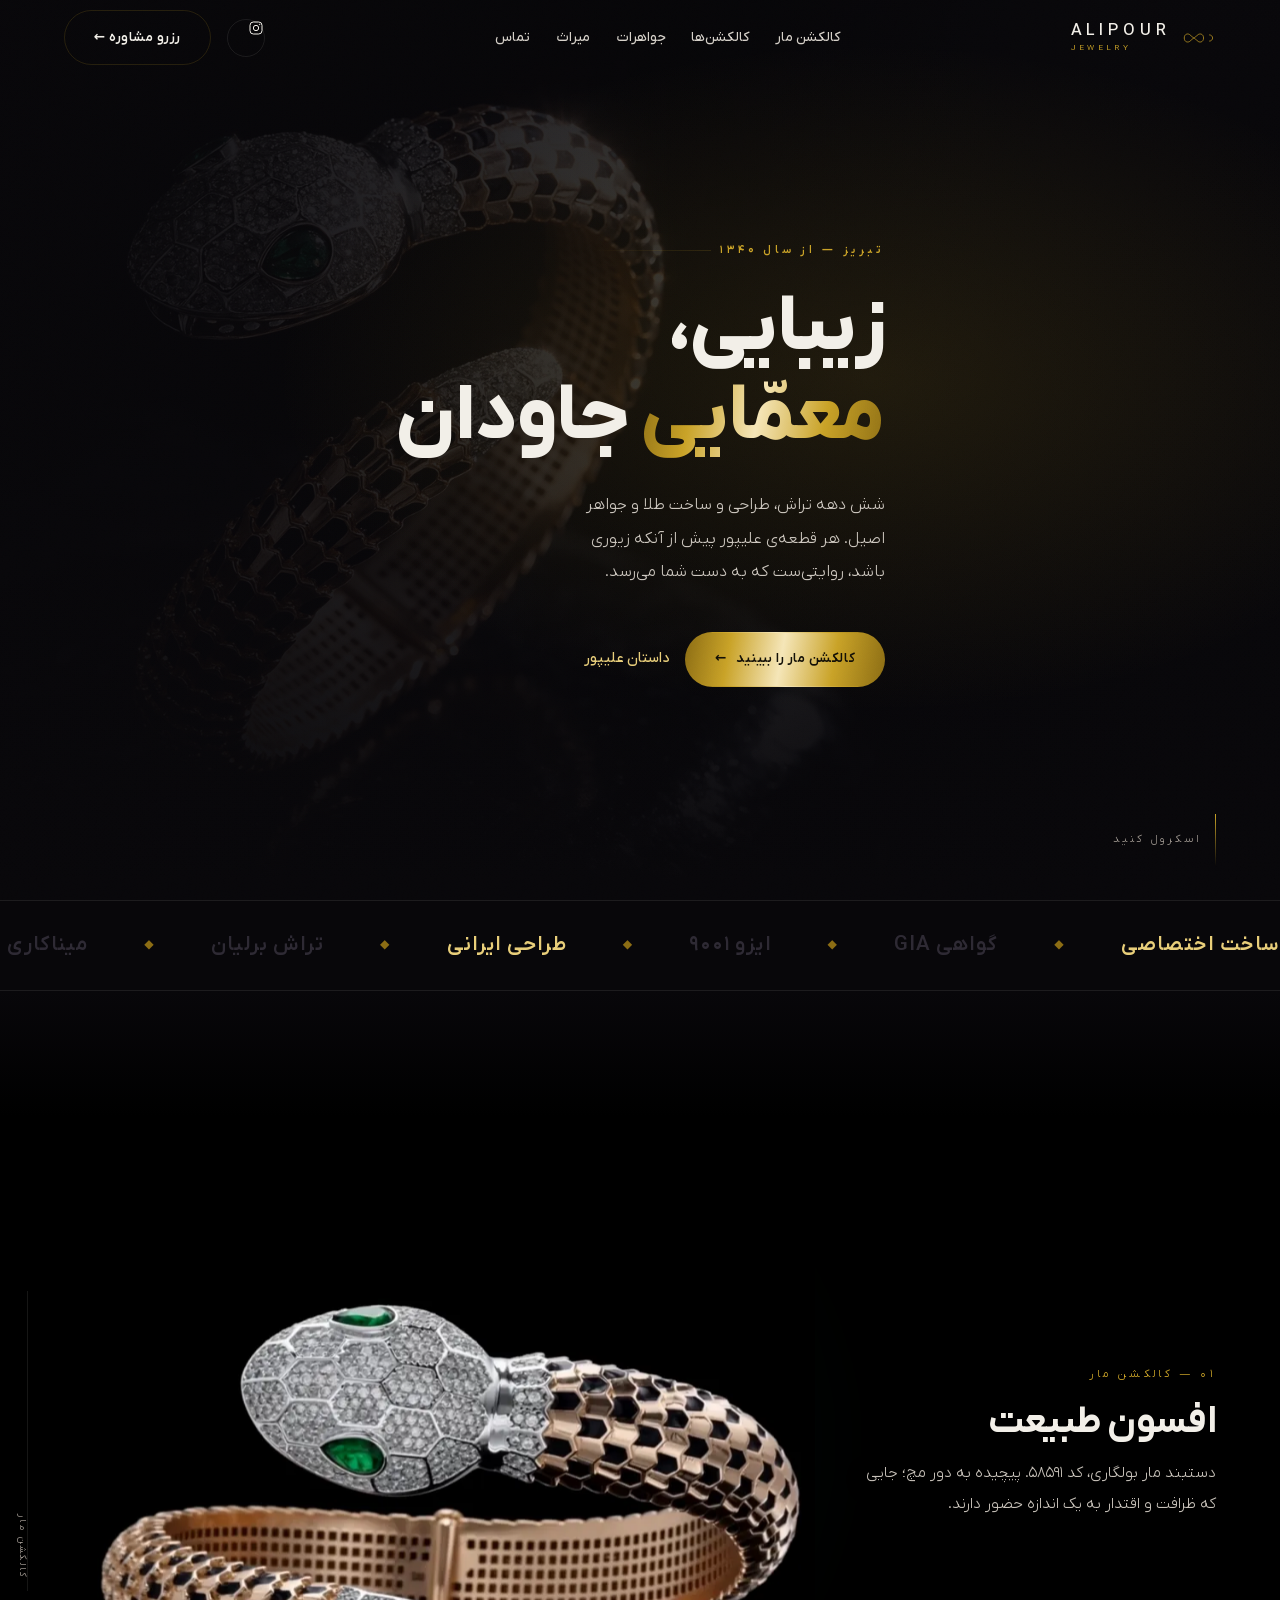
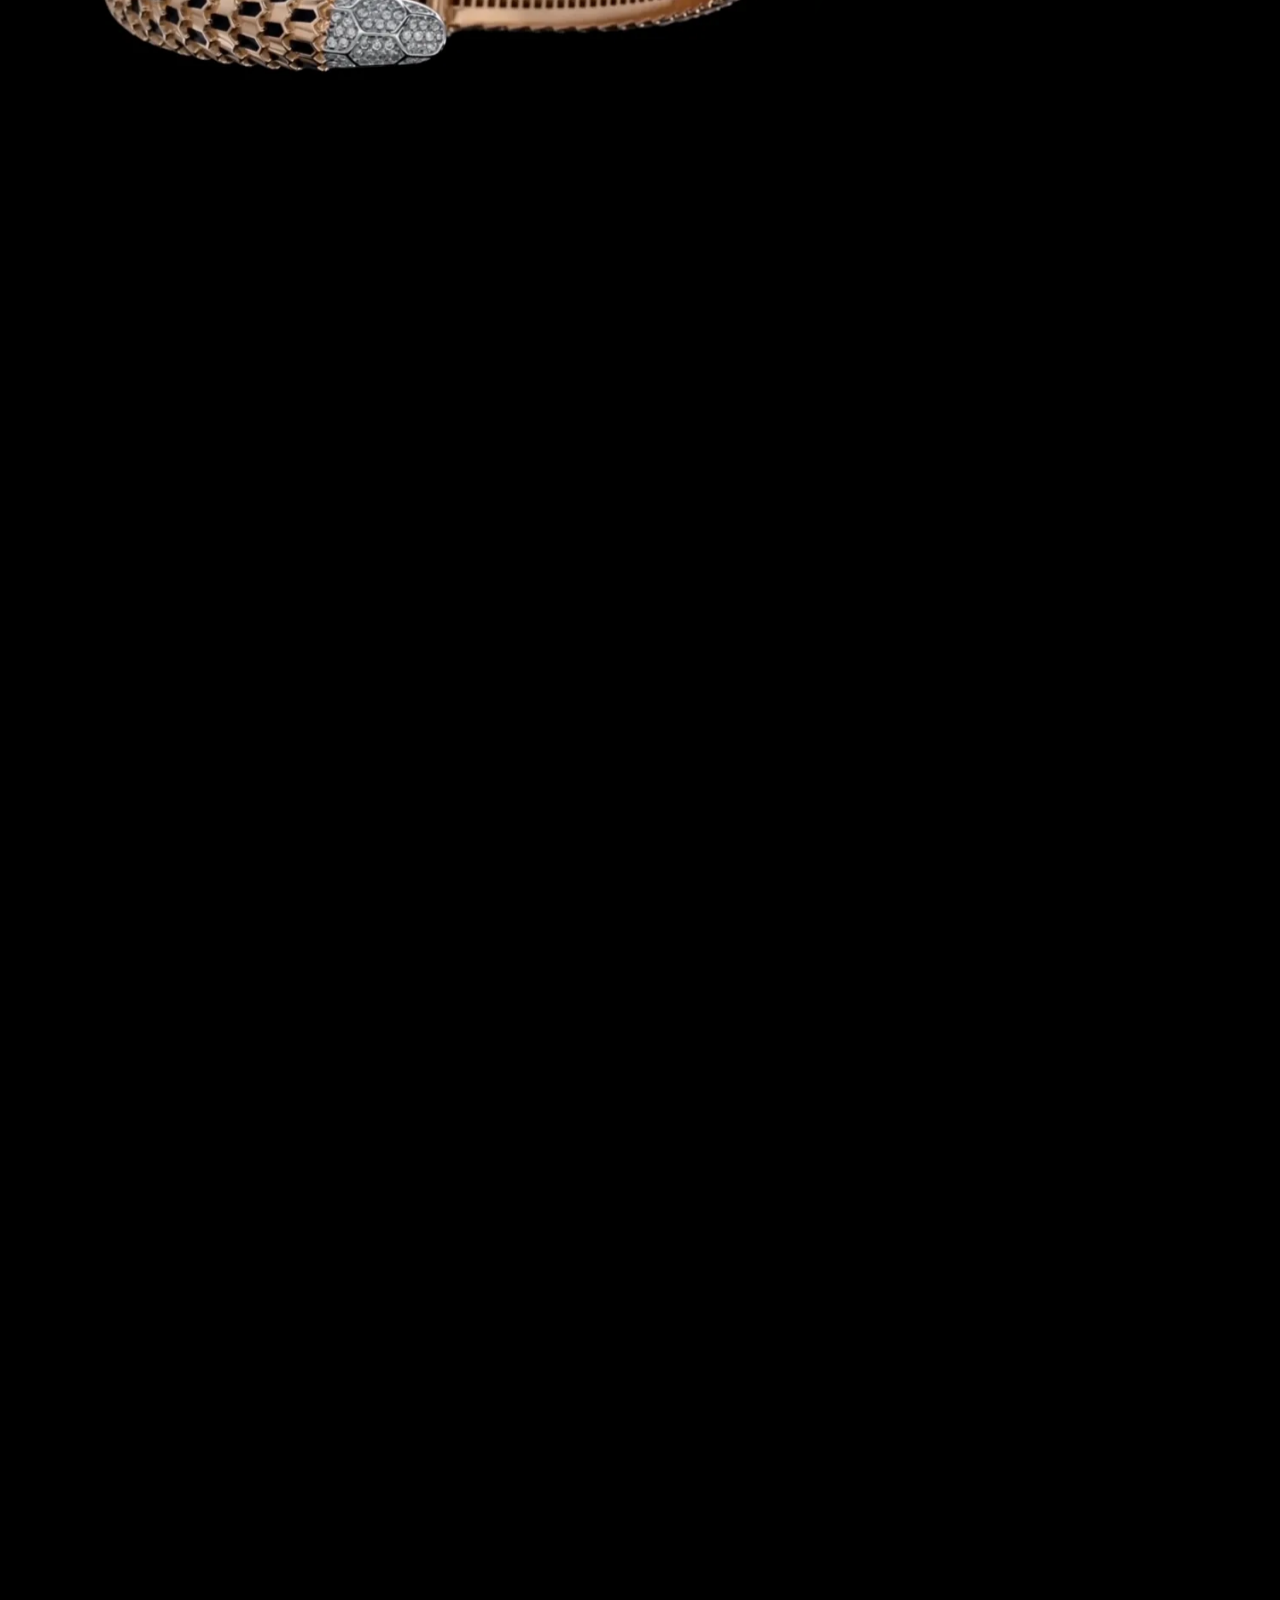
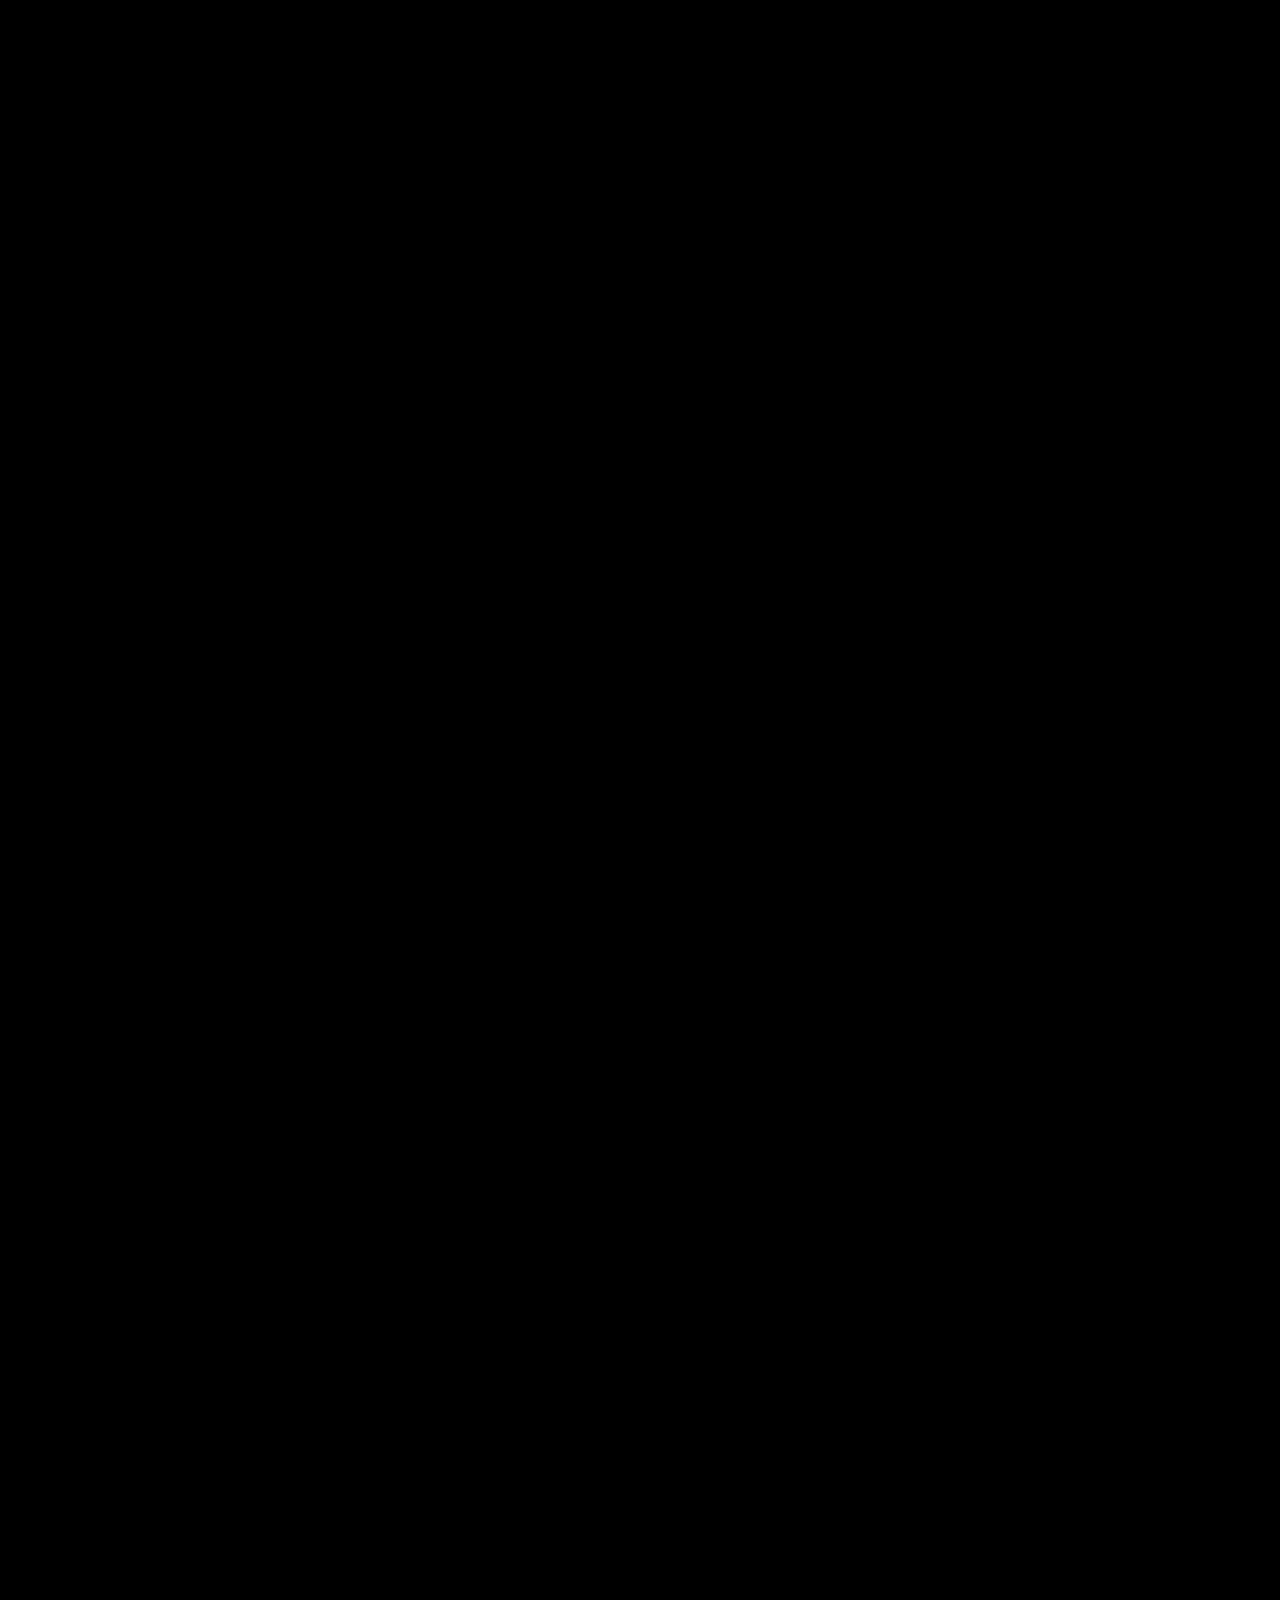
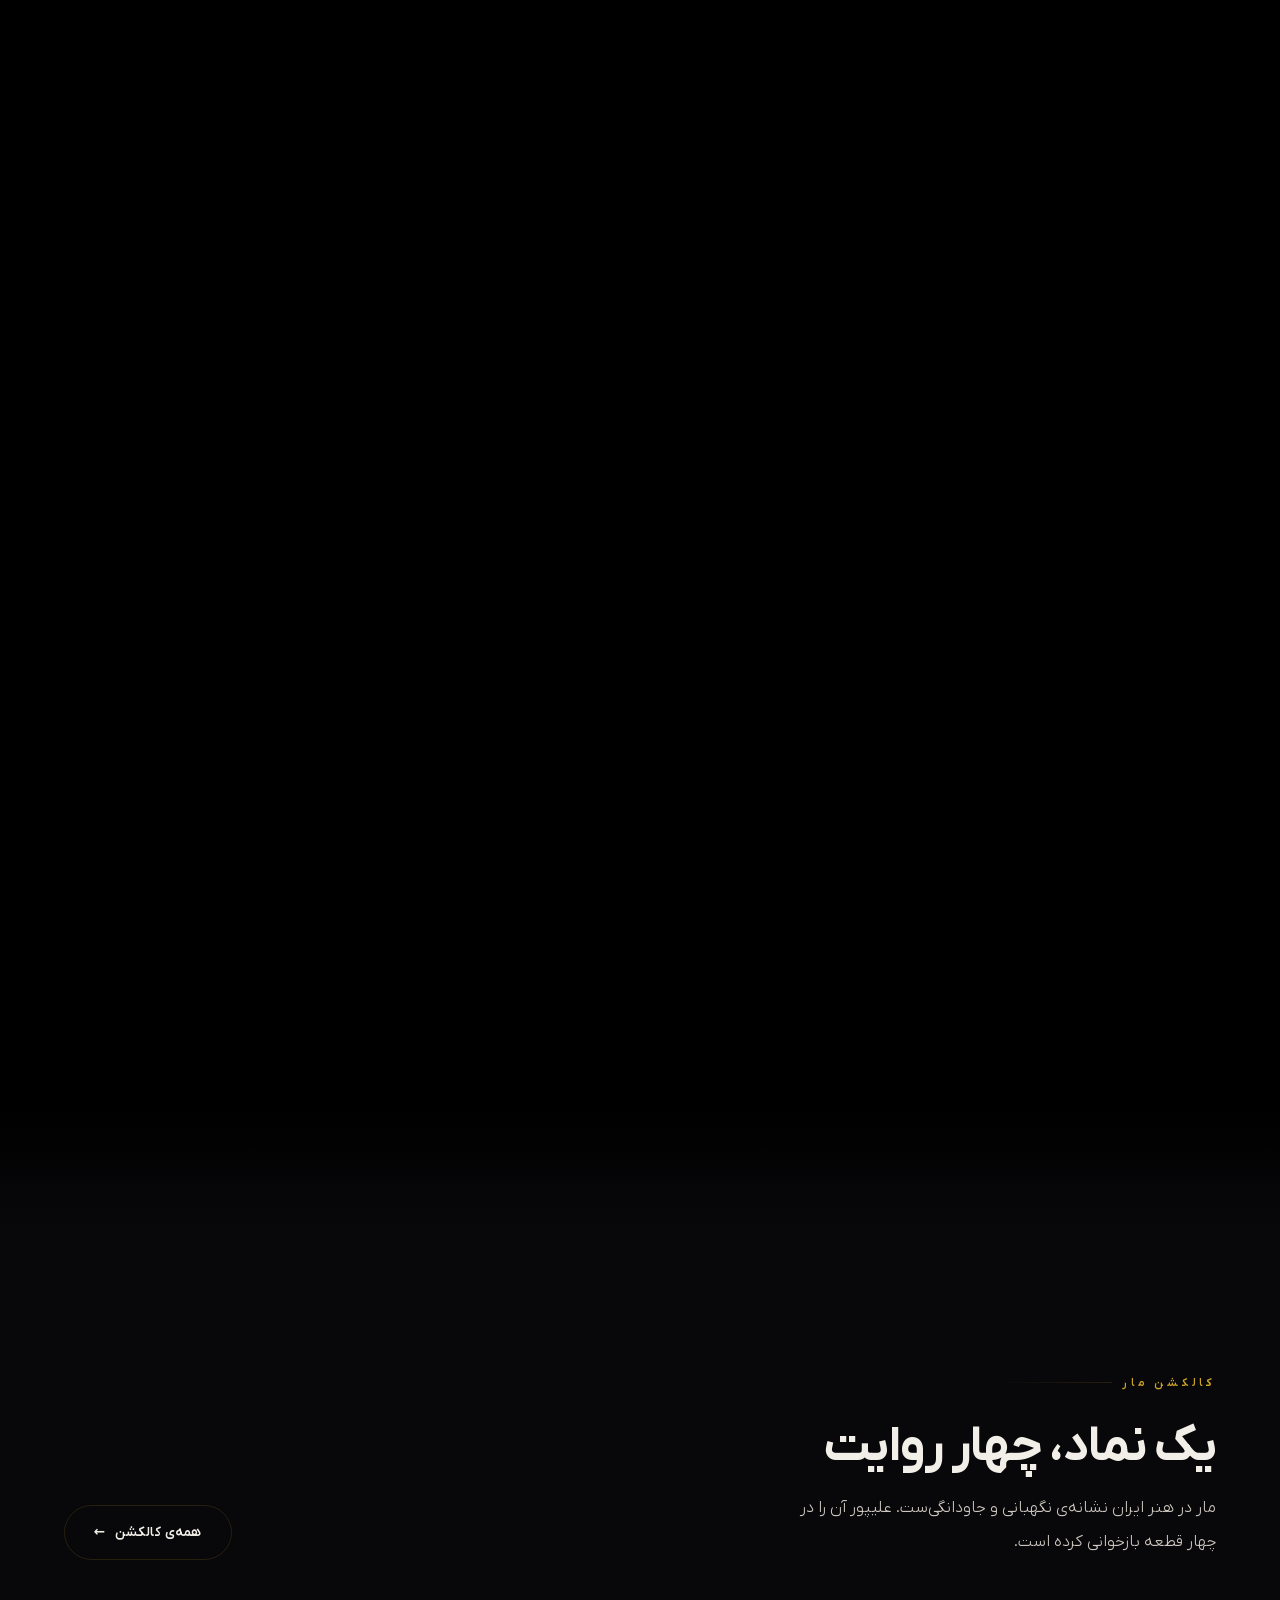
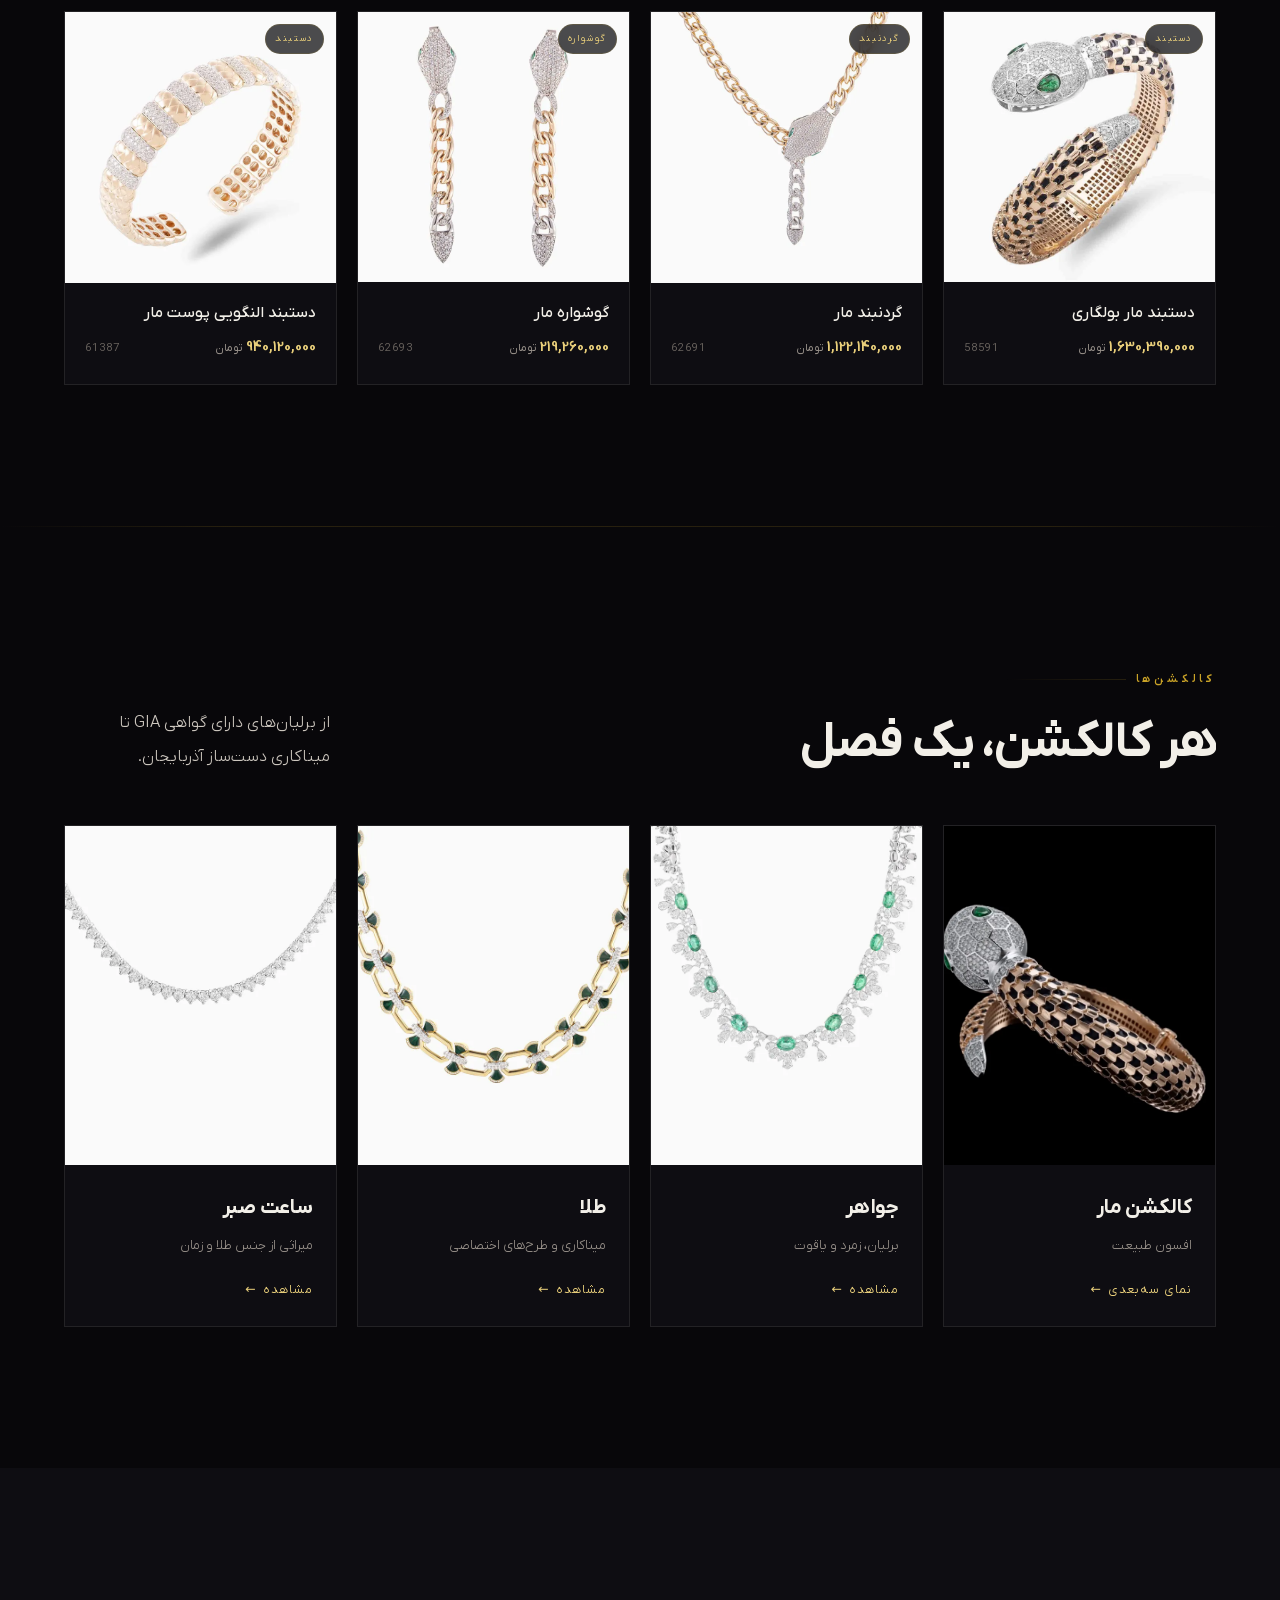
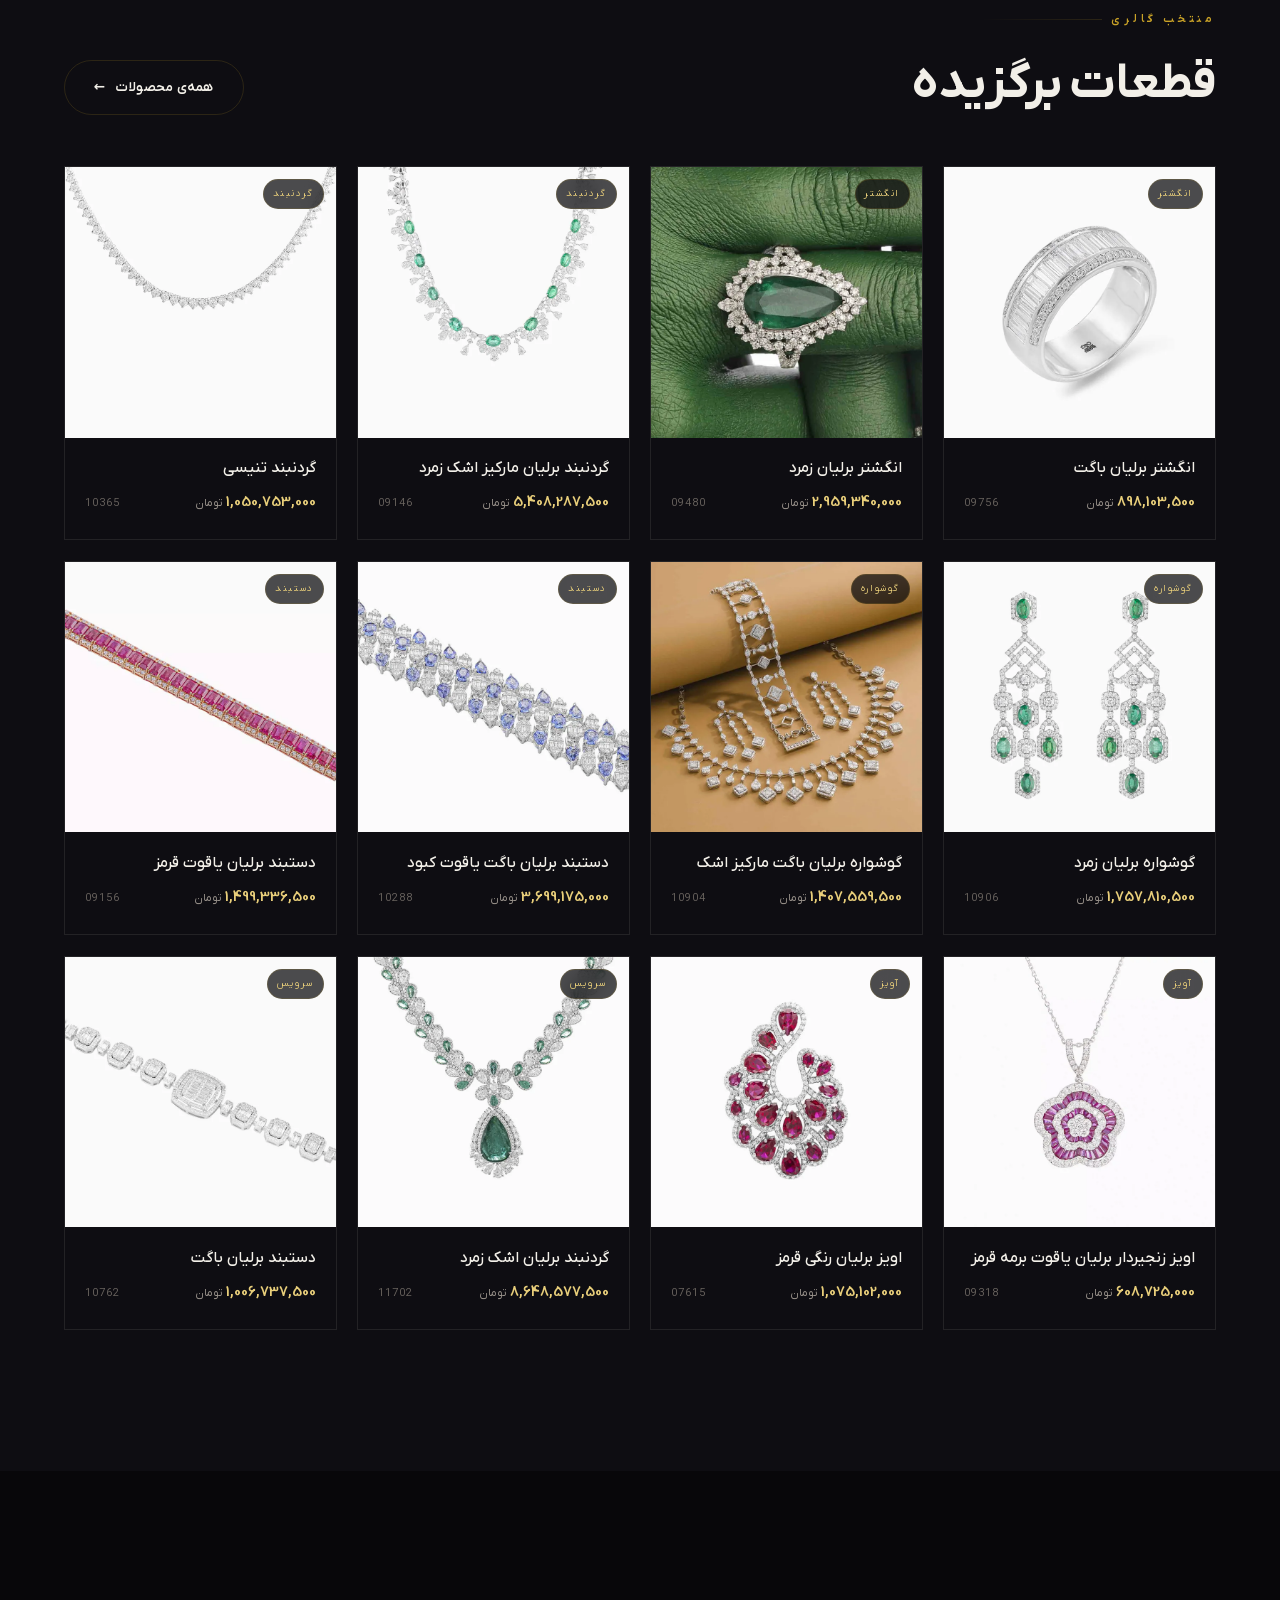
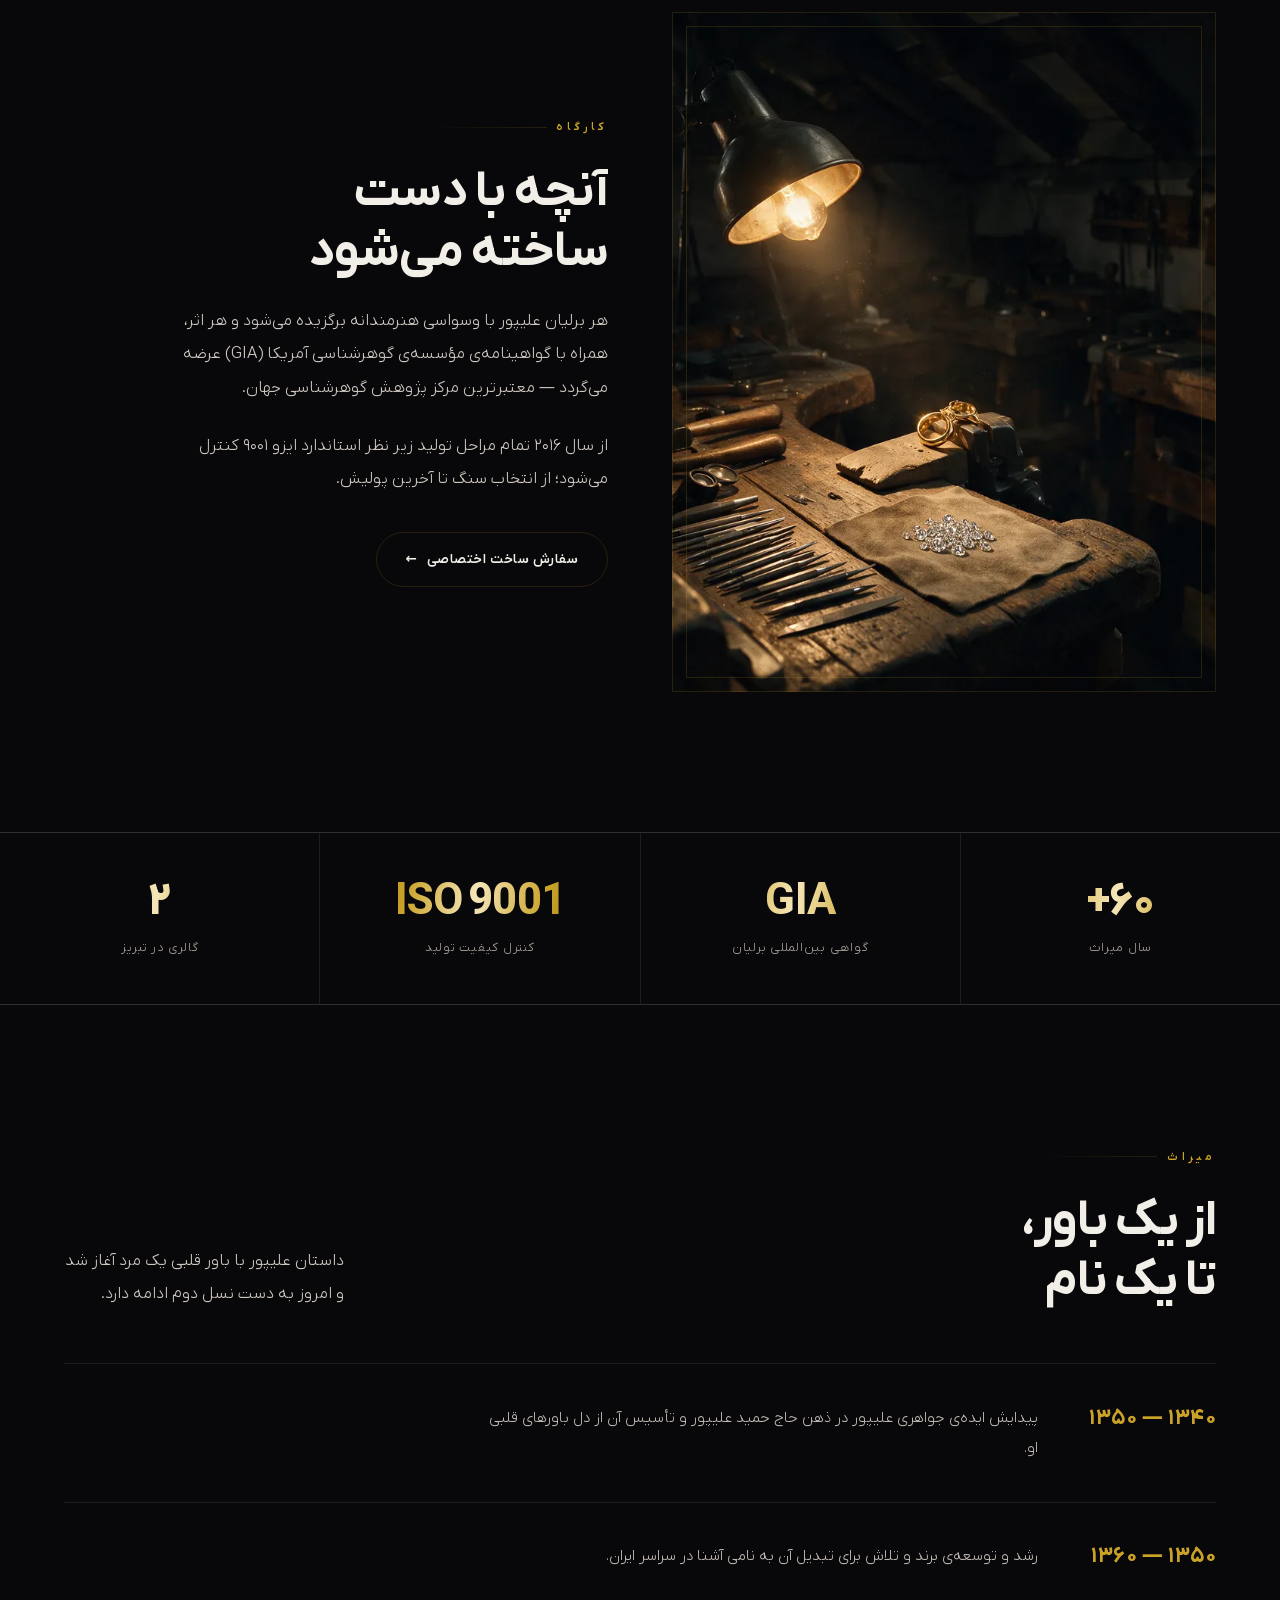
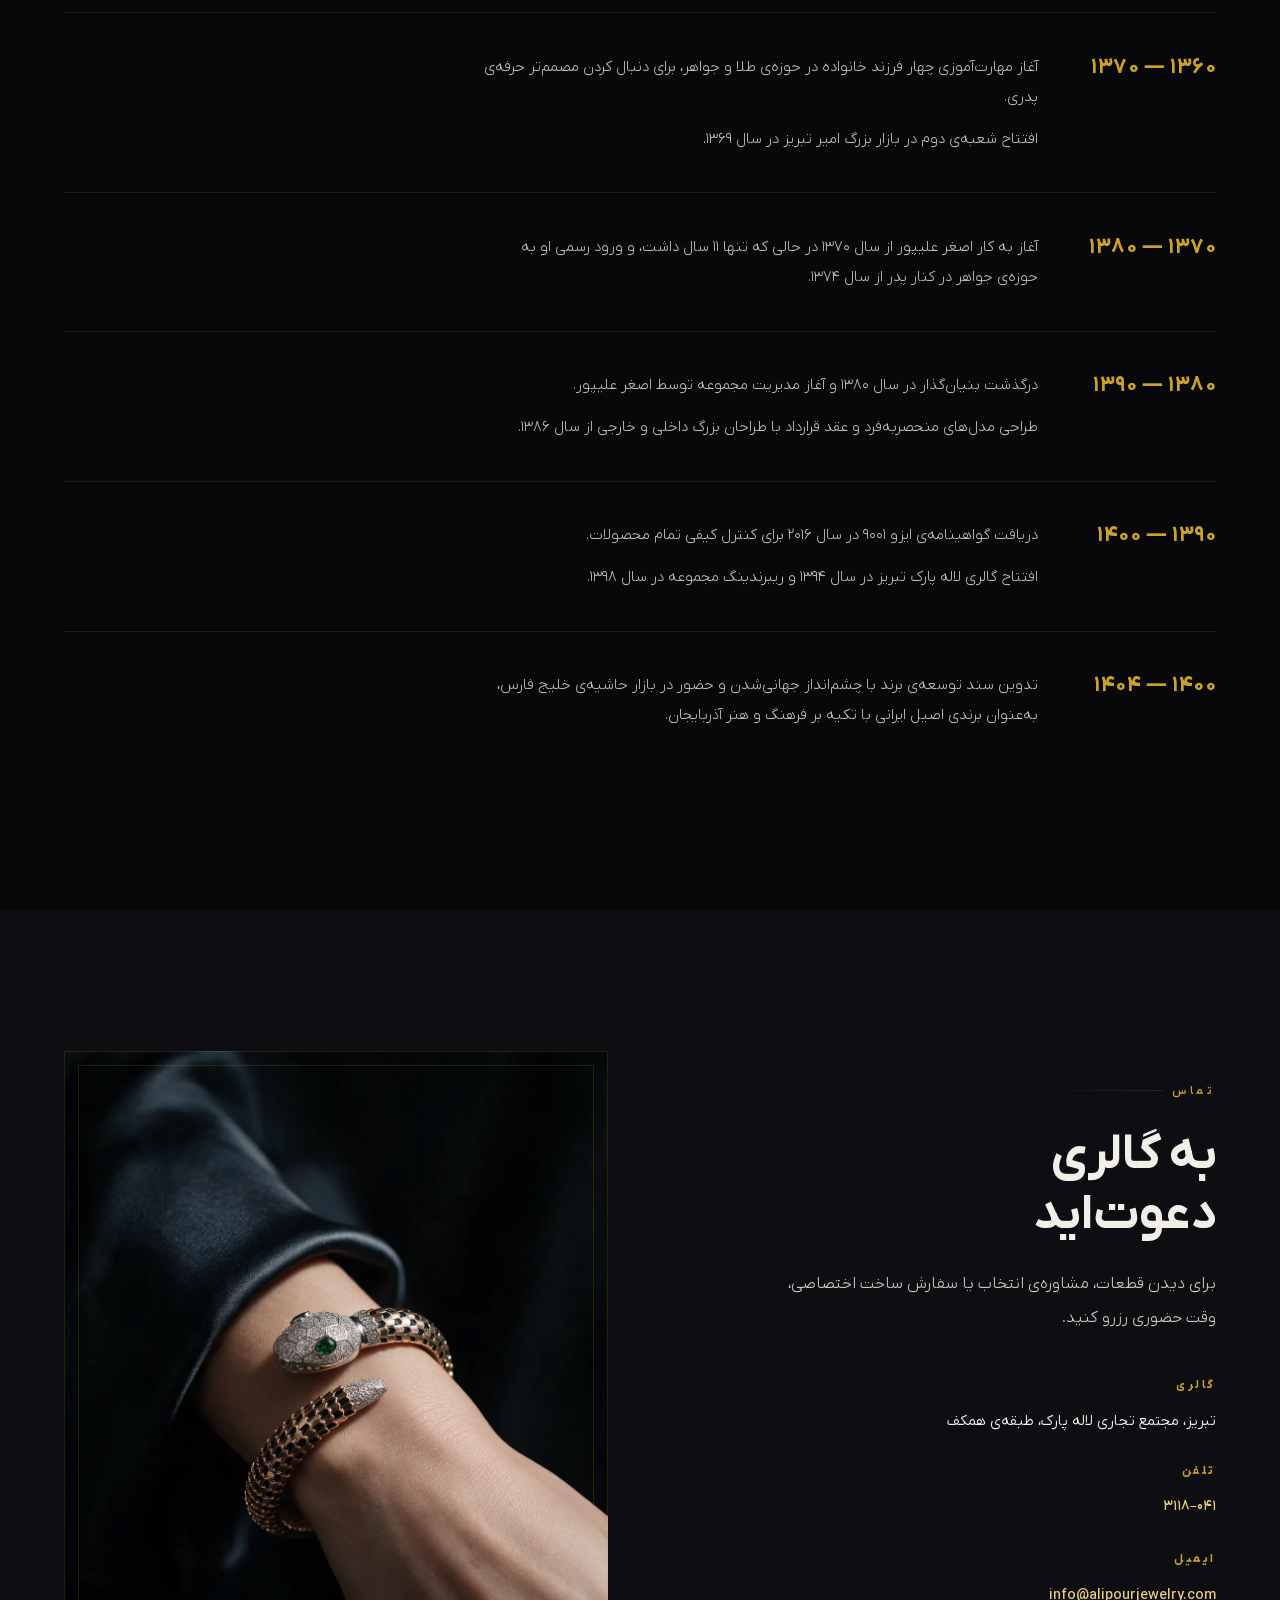
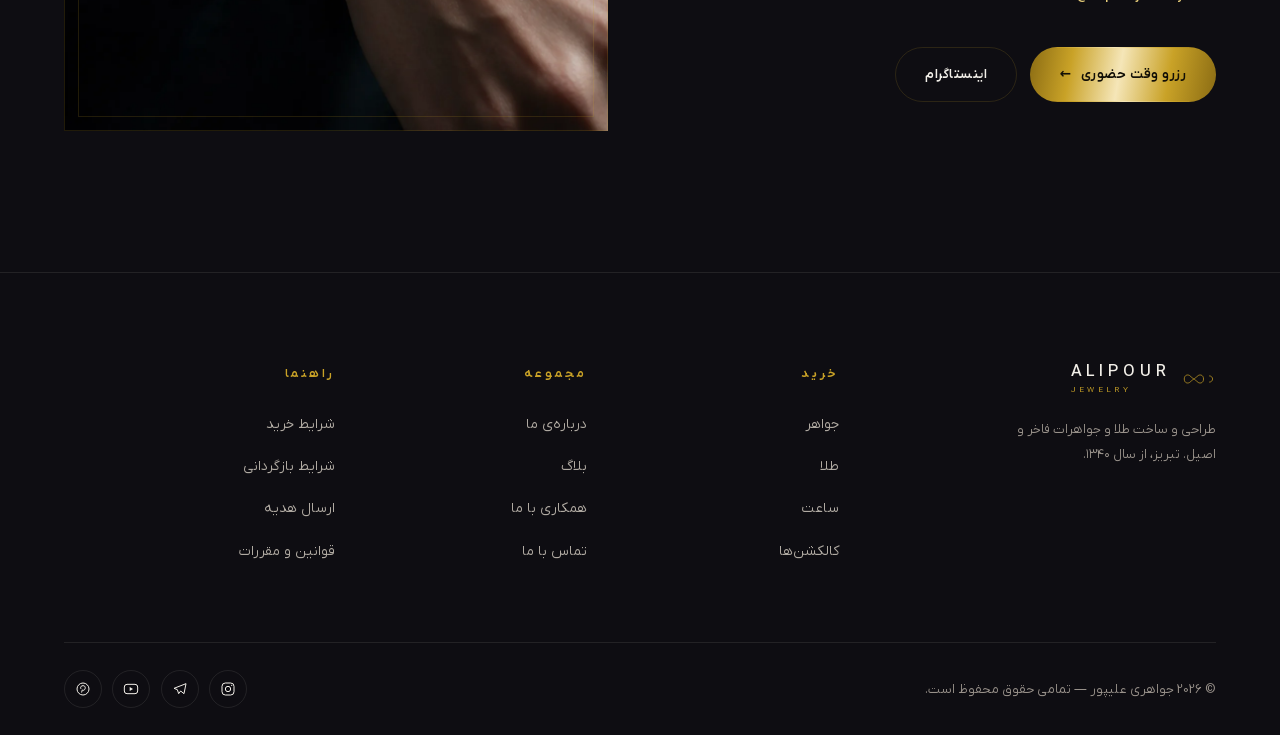
==== commit af943b33: "Collection tiles: light product panel with caption beneath The catalogue is shot on white; the previ" ====
--- a/index.html
+++ b/index.html
@@ -255,36 +255,32 @@
     </div>
 
     <div class="grid g-4 stag" data-rv>
-      <a class="coll coll--tall" href="#serpent">
-        <img loading="lazy" src="assets/frames/lg/030.webp" alt="کالکشن مار">
-        <span class="coll__grad"></span>
+      <a class="coll coll--dark" href="#serpent">
+        <span class="coll__media"><img loading="lazy" src="assets/frames/lg/030.webp" alt="کالکشن مار"></span>
         <span class="coll__in">
           <span class="coll__t">کالکشن مار</span>
           <span class="coll__s">افسون طبیعت</span>
           <span class="coll__go">نمای سه‌بعدی <i>←</i></span>
         </span>
       </a>
-      <a class="coll coll--tall" href="https://alipourjewelry.com/category/%D8%AC%D9%88%D8%A7%D9%87%D8%B1" target="_blank" rel="noopener">
-        <img loading="lazy" src="assets/img/p/09146.webp" alt="جواهرات برلیان">
-        <span class="coll__grad"></span>
+      <a class="coll" href="https://alipourjewelry.com/category/%D8%AC%D9%88%D8%A7%D9%87%D8%B1" target="_blank" rel="noopener">
+        <span class="coll__media"><img loading="lazy" src="assets/img/p/09146.webp" alt="جواهرات برلیان"></span>
         <span class="coll__in">
           <span class="coll__t">جواهر</span>
           <span class="coll__s">برلیان، زمرد و یاقوت</span>
           <span class="coll__go">مشاهده <i>←</i></span>
         </span>
       </a>
-      <a class="coll coll--tall" href="https://alipourjewelry.com/category/%D8%B7%D9%84%D8%A7" target="_blank" rel="noopener">
-        <img loading="lazy" src="assets/img/p/63233.webp" alt="طلای میناکاری">
-        <span class="coll__grad"></span>
+      <a class="coll" href="https://alipourjewelry.com/category/%D8%B7%D9%84%D8%A7" target="_blank" rel="noopener">
+        <span class="coll__media"><img loading="lazy" src="assets/img/p/63233.webp" alt="طلای میناکاری"></span>
         <span class="coll__in">
           <span class="coll__t">طلا</span>
           <span class="coll__s">میناکاری و طرح‌های اختصاصی</span>
           <span class="coll__go">مشاهده <i>←</i></span>
         </span>
       </a>
-      <a class="coll coll--tall" href="https://alipourjewelry.com/l/p/Sabr_Watch_Collection" target="_blank" rel="noopener">
-        <img loading="lazy" src="assets/img/p/10365.webp" alt="کالکشن ساعت صبر">
-        <span class="coll__grad"></span>
+      <a class="coll" href="https://alipourjewelry.com/l/p/Sabr_Watch_Collection" target="_blank" rel="noopener">
+        <span class="coll__media"><img loading="lazy" src="assets/img/p/10365.webp" alt="کالکشن ساعت صبر"></span>
         <span class="coll__in">
           <span class="coll__t">ساعت صبر</span>
           <span class="coll__s">میراثی از جنس طلا و زمان</span>
--- a/css/app.css
+++ b/css/app.css
@@ -320,20 +320,22 @@
   transform:translateY(-50%);height:min(300px,34svh);width:1px;background:var(--line-soft);
 }
 .spine__fill{position:absolute;inset-block-start:0;inset-inline:0;background:var(--gold-grad);height:0%}
+/* label sits inboard of the rule so it can't run off the viewport edge */
 .spine__lab{
-  position:absolute;inset-inline-end:10px;inset-block-start:-4px;font-size:.62rem;letter-spacing:.24em;
+  position:absolute;inset-inline-start:12px;inset-block-start:-4px;font-size:.62rem;letter-spacing:.24em;
   color:var(--muted);writing-mode:vertical-rl;text-orientation:mixed;white-space:nowrap;
 }
 /* phones: stack — jewel on top, copy beneath it */
 @media (max-width:900px){
   .spine{display:none}
+  /* copy pinned to the top, the jewel takes every pixel that's left */
   .serpent__stage{
-    grid-template-columns:1fr;grid-template-rows:1fr auto;
-    align-items:center;gap:0;padding-block:calc(var(--nav-h) + 8px) 4svh;
+    grid-template-columns:1fr;grid-template-rows:auto 1fr;
+    align-items:start;gap:0;padding-block:calc(var(--nav-h) + 6px) 5svh;
   }
-  .serpent__view{height:auto}
-  .serpent__canvas,.serpent__poster,.serpent__hots{width:min(100%,560px);max-height:52svh}
-  .serpent__copy{height:min(34svh,250px);text-align:center}
+  .serpent__view{height:100%;align-self:center}
+  .serpent__canvas,.serpent__poster,.serpent__hots{width:min(100%,560px);max-height:58svh}
+  .serpent__copy{height:min(29svh,215px);text-align:center}
   .beat__t{font-size:clamp(1.4rem,6.4vw,2rem)}
   .beat__d{font-size:.9rem}
   .hot__lab{font-size:.7rem}
@@ -398,25 +400,34 @@
 }
 .card__tag--out{color:var(--muted);border-color:var(--line-soft)}
 
-/* collection tiles */
-.coll{position:relative;overflow:hidden;display:block;aspect-ratio:4/5;background:var(--ink-3)}
-.coll img{width:100%;height:100%;object-fit:cover;opacity:.6;
-  transition:transform 1.4s var(--ease),opacity .8s}
-.coll:hover img{transform:scale(1.06);opacity:.78}
-.coll__grad{position:absolute;inset:0;background:linear-gradient(to top,rgba(8,7,10,.95) 4%,rgba(8,7,10,.16) 58%)}
-.coll__in{position:absolute;inset-block-end:0;inset-inline:0;padding:clamp(18px,2.2vw,34px)}
-.coll__t{font-size:clamp(1.2rem,1.9vw,1.75rem);font-weight:700;margin-bottom:.35rem;letter-spacing:-.01em}
-.coll__s{font-size:.85rem;color:#b5afa7;font-weight:300;margin-bottom:1rem}
-.coll__go{display:inline-flex;align-items:center;gap:.5em;font-size:.78rem;color:var(--gold-lt);letter-spacing:.08em}
+/* collection tiles — light product panel, caption on dark beneath.
+   The catalogue is shot on white, so a darkened full-bleed treatment
+   just turns the pieces grey. */
+.coll{
+  position:relative;display:flex;flex-direction:column;background:var(--ink-2);
+  border:1px solid var(--line-soft);overflow:hidden;
+  transition:border-color .6s var(--ease),transform .6s var(--ease);
+}
+.coll:hover{border-color:var(--line);transform:translateY(-5px)}
+.coll__media{position:relative;aspect-ratio:4/5;overflow:hidden;background:#f2efe8}
+.coll__media img{width:100%;height:100%;object-fit:cover;opacity:1;
+  transition:transform 1.3s var(--ease)}
+.coll:hover .coll__media img{transform:scale(1.06)}
+.coll__media::after{
+  content:'';position:absolute;inset:0;pointer-events:none;
+  background:linear-gradient(to top,rgba(201,162,39,.16),transparent 54%);
+  opacity:0;transition:opacity .6s var(--ease);
+}
+.coll:hover .coll__media::after{opacity:1}
+.coll__in{padding:clamp(16px,1.8vw,26px);display:flex;flex-direction:column;flex:1}
+.coll__t{font-size:clamp(1.1rem,1.6vw,1.5rem);font-weight:700;margin-bottom:.3rem;letter-spacing:-.012em}
+.coll__s{font-size:.84rem;color:var(--muted);font-weight:300;margin-bottom:1.1rem}
+.coll__go{display:inline-flex;align-items:center;gap:.5em;font-size:.78rem;color:var(--gold-lt);
+  letter-spacing:.08em;margin-top:auto}
 .coll__go i{font-style:normal;transition:transform .5s var(--ease)}
 .coll:hover .coll__go i{transform:translateX(-5px)}
-.coll::after{
-  content:'';position:absolute;inset:0;border:1px solid transparent;
-  transition:border-color .6s var(--ease);pointer-events:none;
-}
-.coll:hover::after{border-color:var(--line)}
-.coll--tall{aspect-ratio:3/5}
-@media (max-width:820px){.coll--tall{aspect-ratio:4/5}}
+/* the serpent tile carries the dark render — keep its panel black */
+.coll--dark .coll__media{background:#000}
 
 /* ---------- 11. HERITAGE TIMELINE ---------- */
 .tl{position:relative;padding-inline-start:0}
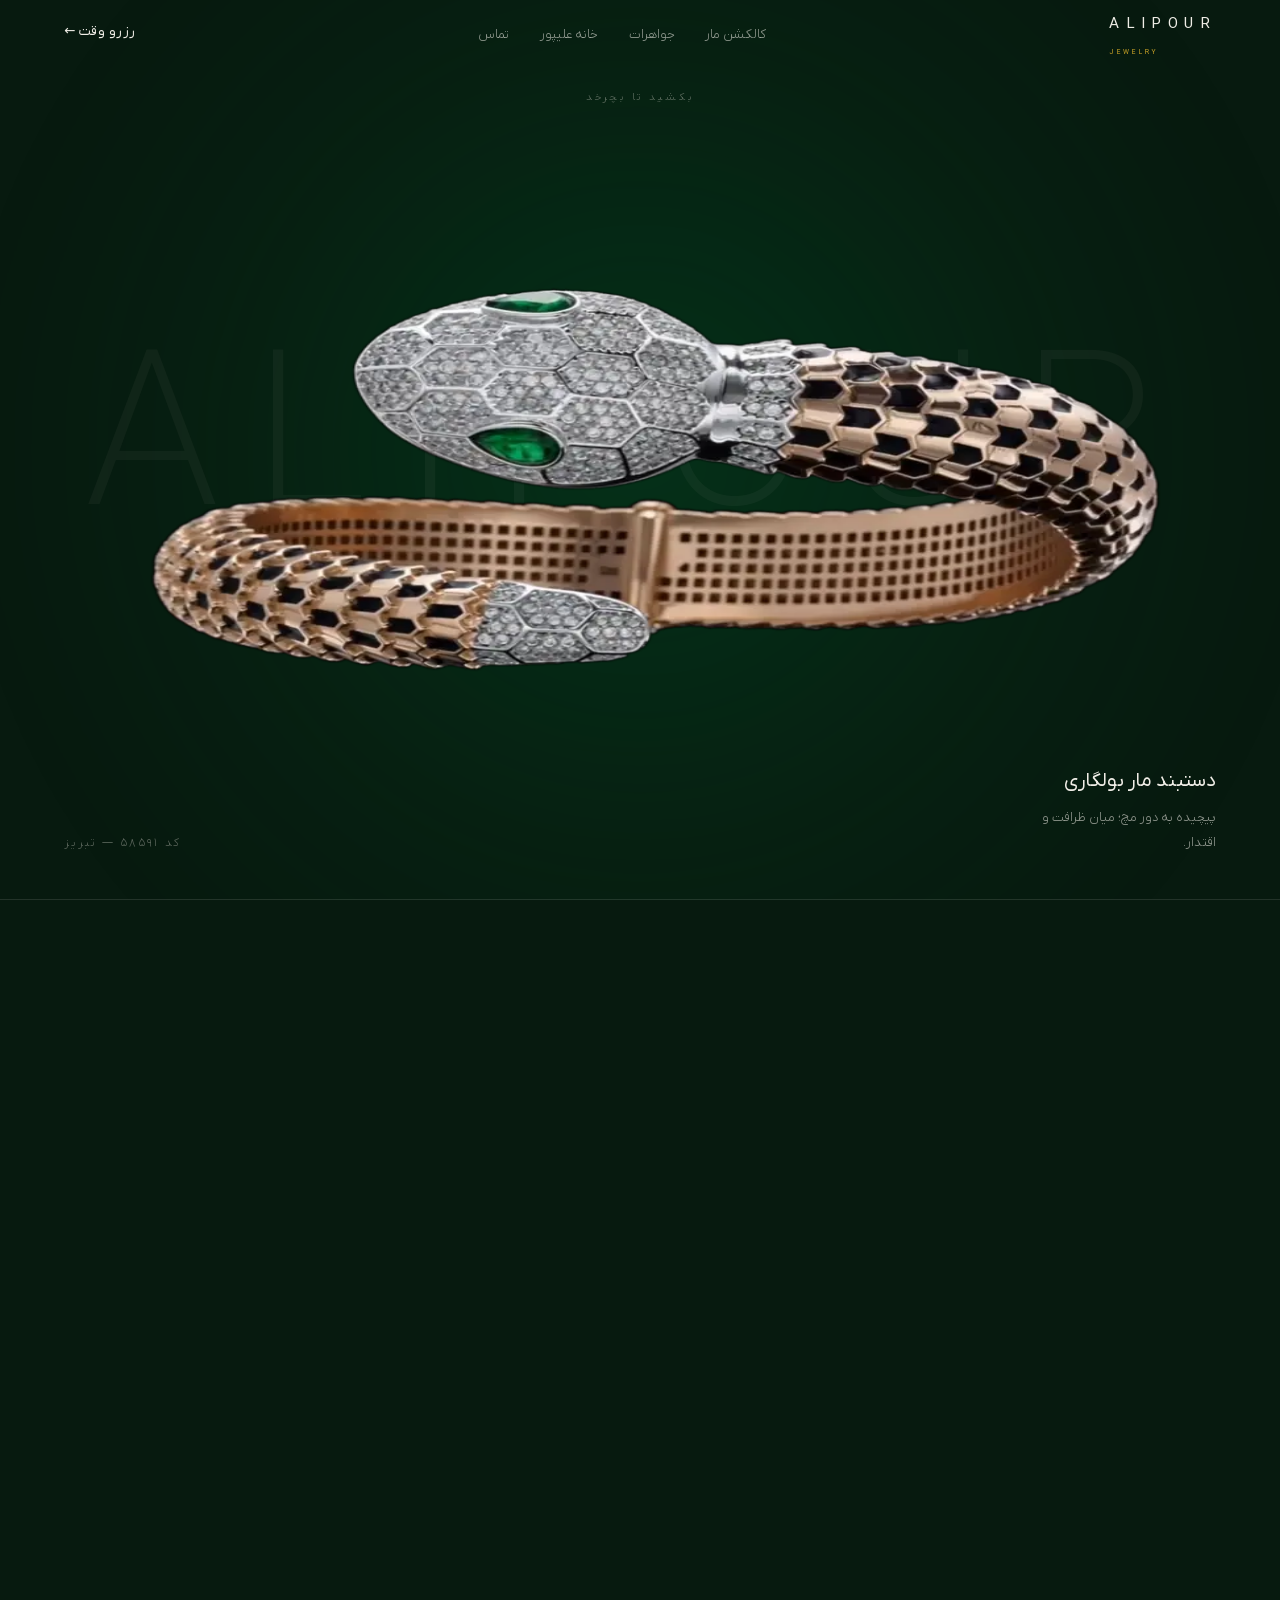
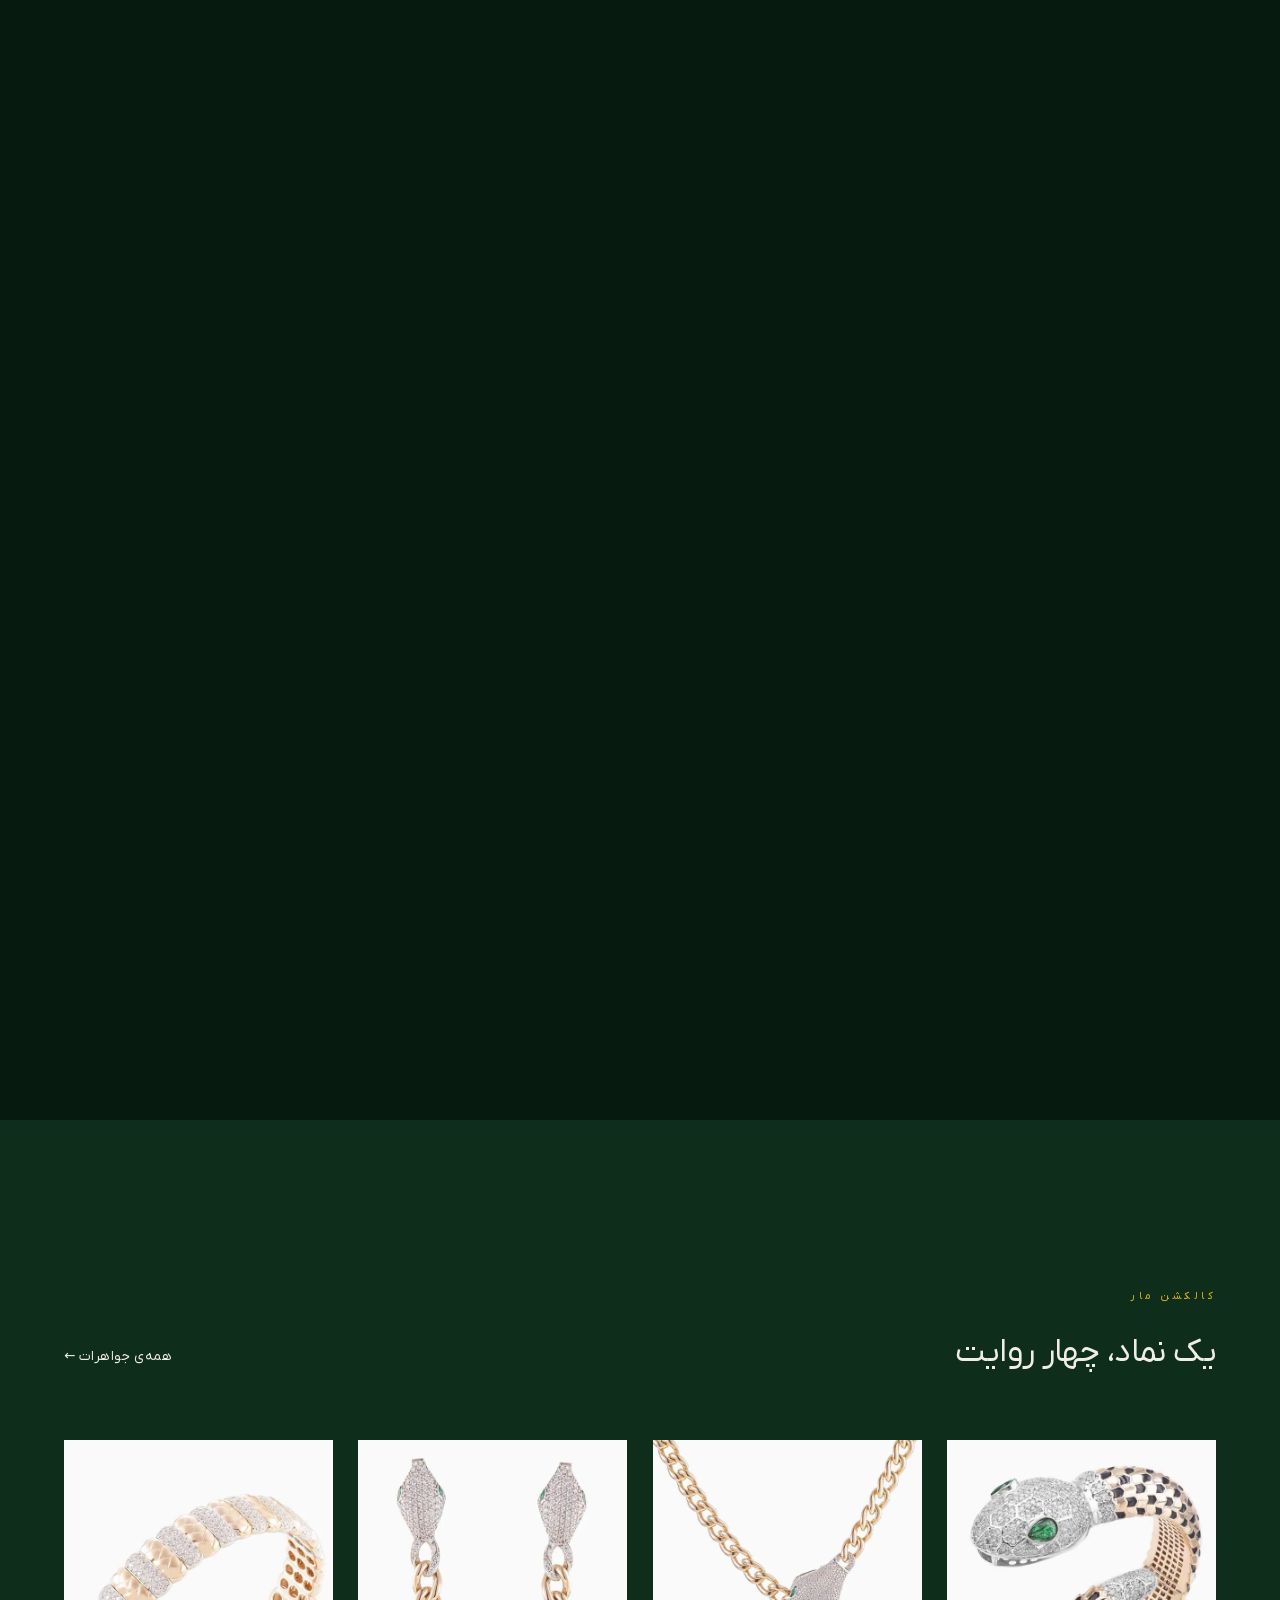
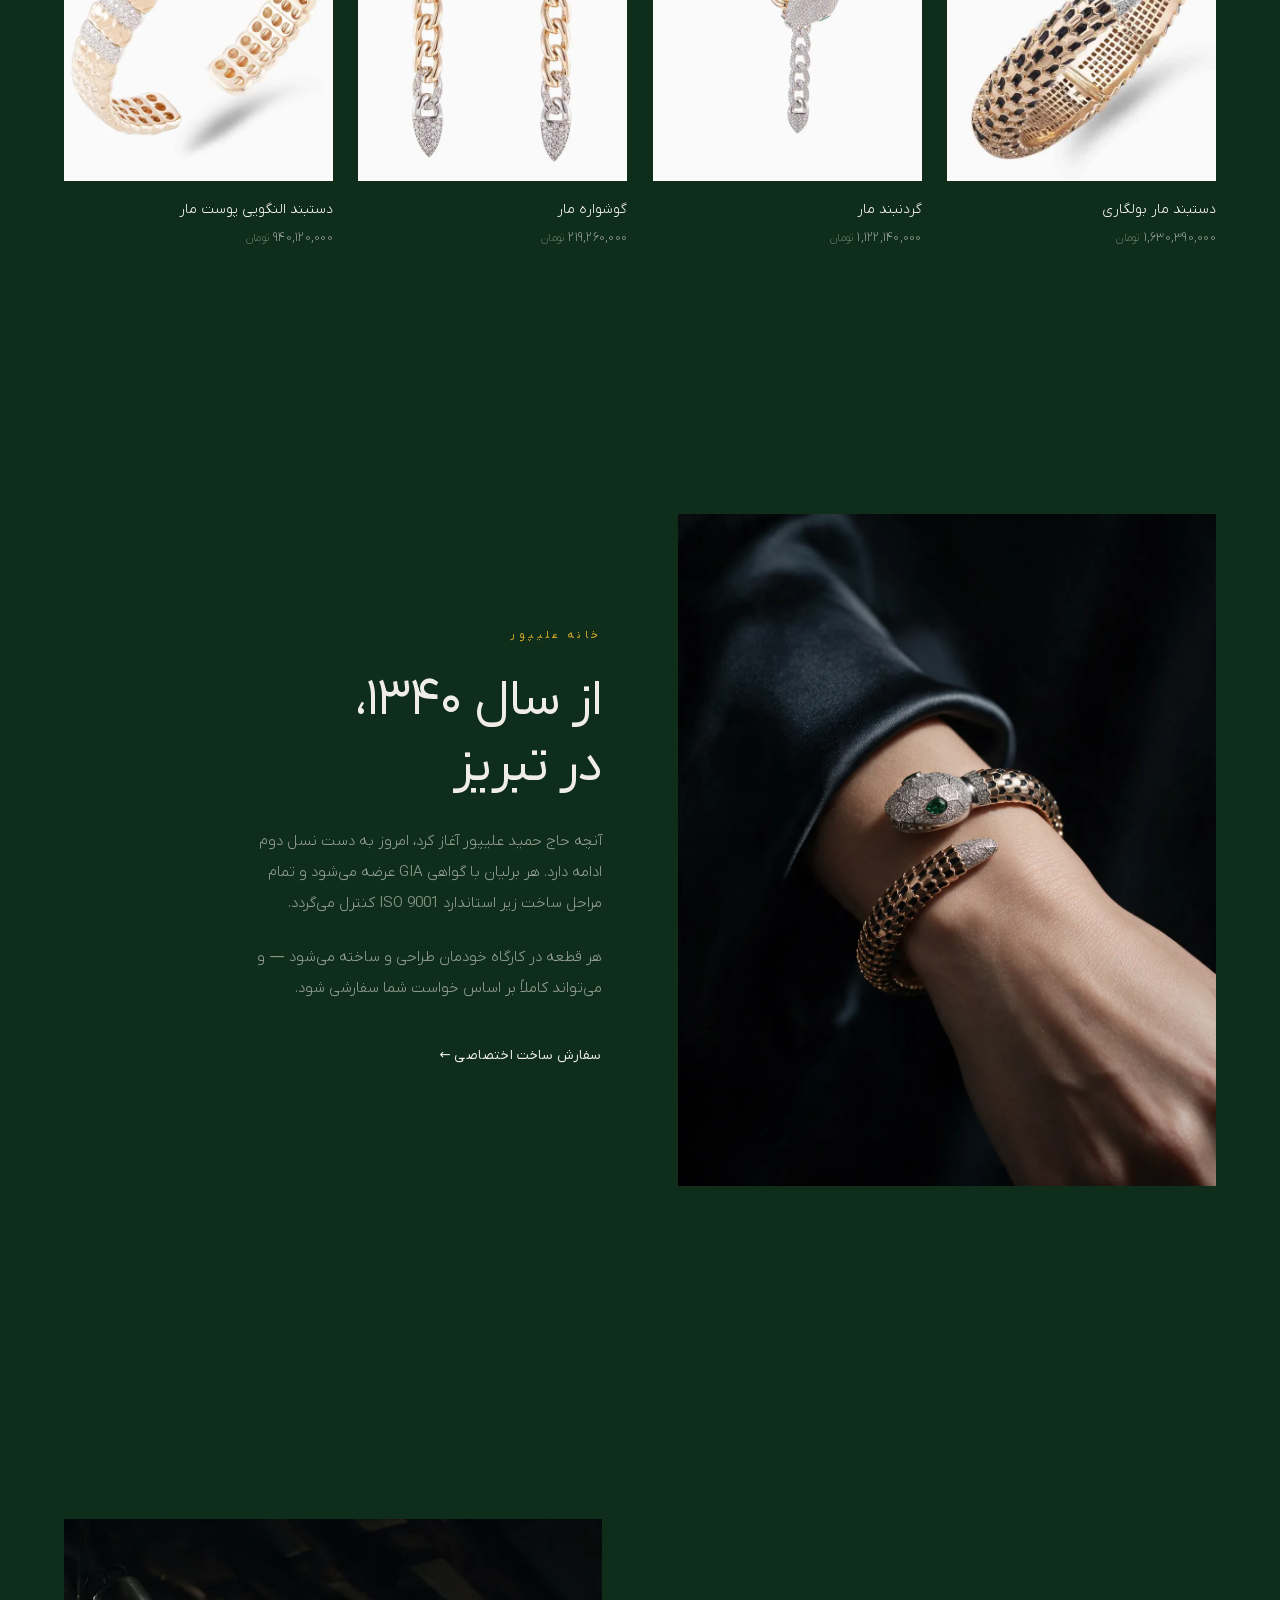
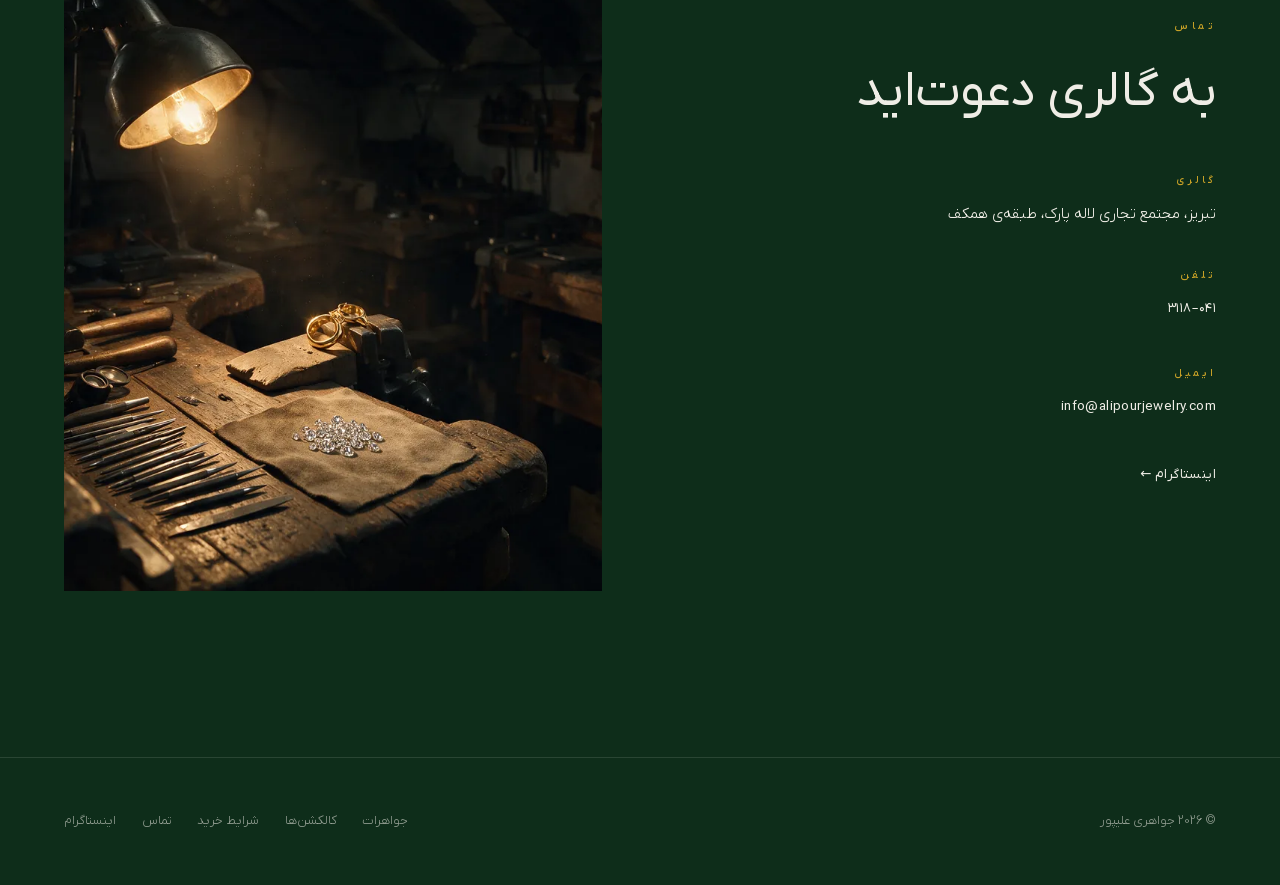
==== commit 8a1b327d: "Rebuild: deep green, minimal, jewel-first - Brand green #0e2d1a as the primary surface; gold demoted" ====
--- a/index.html
+++ b/index.html
@@ -3,487 +3,199 @@
 <head>
 <meta charset="utf-8">
 <meta name="viewport" content="width=device-width,initial-scale=1,viewport-fit=cover">
-<meta name="theme-color" content="#08070a">
-<title>جواهری علیپور | طراحی و ساخت طلا و جواهرات فاخر — تبریز</title>
-<meta name="description" content="جواهری علیپور، شش دهه طراحی و ساخت طلا و جواهر اصیل در تبریز. کالکشن مار، برلیان‌های دارای گواهی GIA و ساخت اختصاصی.">
-<meta property="og:title" content="جواهری علیپور — زیبایی، معمّایی جاودان">
-<meta property="og:description" content="شش دهه طراحی و ساخت طلا و جواهر اصیل در تبریز.">
+<meta name="theme-color" content="#0e2d1a">
+<title>جواهری علیپور</title>
+<meta name="description" content="جواهری علیپور — طراحی و ساخت طلا و جواهر اصیل در تبریز، از سال ۱۳۴۰.">
+<meta property="og:title" content="جواهری علیپور">
+<meta property="og:description" content="طراحی و ساخت طلا و جواهر اصیل در تبریز، از سال ۱۳۴۰.">
 <meta property="og:type" content="website">
 <meta property="og:image" content="assets/img/og.jpg">
 <link rel="icon" href="assets/img/favicon.svg" type="image/svg+xml">
-<link rel="preconnect" href="https://alipourjewelry.com">
 <link rel="preload" as="font" type="font/woff2" href="assets/fonts/IRANYekanXFaNum-VF.woff2" crossorigin>
 <link rel="preload" as="image" href="assets/frames/lg/000.webp">
 <link rel="stylesheet" href="css/app.css">
 </head>
 <body>
 
-<div class="grain" aria-hidden="true"></div>
-
-<!-- preloader -->
-<div class="pre" aria-hidden="true">
-  <div>
-    <svg viewBox="0 0 60 34" fill="none">
-      <path class="stroke" style="--len:150"
-            d="M4 17C4 9.8 10.6 8 15 12c2.6 2.4 4.2 5 6 5s3.4-2.6 6-5c4.4-4 11-2.2 11 5s-6.6 9-11 5c-2.6-2.4-4.2-5-6-5s-3.4 2.6-6 5C10.6 26 4 24.2 4 17Z"/>
-      <path class="stroke" style="--len:60" d="M48 11.5c3.4 0 6 2.5 6 5.5s-2.6 5.5-6 5.5"/>
-    </svg>
-    <p class="pre__w">ALIPOUR</p>
-  </div>
-</div>
-
 <a class="skip" href="#main">پرش به محتوای اصلی</a>
 
-<!-- nav -->
 <header class="nav">
   <div class="wrap nav__in">
-    <a class="brand" href="#top" aria-label="جواهری علیپور">
-      <svg class="brand__mark" viewBox="0 0 60 34" fill="none" aria-hidden="true">
-        <path d="M4 17C4 9.8 10.6 8 15 12c2.6 2.4 4.2 5 6 5s3.4-2.6 6-5c4.4-4 11-2.2 11 5s-6.6 9-11 5c-2.6-2.4-4.2-5-6-5s-3.4 2.6-6 5C10.6 26 4 24.2 4 17Z"
-              stroke="#c9a227" stroke-width="1.3"/>
-        <path d="M48 11.5c3.4 0 6 2.5 6 5.5s-2.6 5.5-6 5.5" stroke="#c9a227" stroke-width="1.3"/>
-      </svg>
-      <span class="brand__txt">
-        <span class="brand__name">ALIPOUR</span>
-        <span class="brand__sub">JEWELRY</span>
-      </span>
-    </a>
-
+    <a class="brand" href="#top">ALIPOUR<small>JEWELRY</small></a>
     <nav class="menu" aria-label="فهرست اصلی">
-      <a href="#serpent">کالکشن مار</a>
-      <a href="#collections">کالکشن‌ها</a>
-      <a href="#pieces">جواهرات</a>
-      <a href="#heritage">میراث</a>
+      <a href="#collection">کالکشن مار</a>
+      <a href="products.html">جواهرات</a>
+      <a href="#house">خانه علیپور</a>
       <a href="#contact">تماس</a>
     </nav>
-
-    <div class="nav__act">
-      <a class="icobtn only-lg" href="https://instagram.com/alipour.jewelry" target="_blank" rel="noopener" aria-label="اینستاگرام">
-        <svg viewBox="0 0 24 24"><rect x="3" y="3" width="18" height="18" rx="5"/><circle cx="12" cy="12" r="4"/><circle cx="17.5" cy="6.5" r="1" fill="currentColor" stroke="none"/></svg>
-      </a>
-      <a class="btn only-lg" href="#contact">رزرو مشاوره <i>←</i></a>
-      <button class="icobtn burger" aria-label="باز کردن فهرست" aria-expanded="false">
-        <svg viewBox="0 0 24 24"><path d="M4 8h16M4 16h16"/></svg>
-      </button>
-    </div>
+    <a class="lnk" href="#contact">رزرو وقت <i>←</i></a>
+    <button class="burger" aria-label="فهرست" aria-expanded="false">
+      <svg viewBox="0 0 24 24"><path d="M4 9h16M4 15h16"/></svg>
+    </button>
   </div>
 </header>
 
-<!-- mobile drawer -->
 <div class="drawer" role="dialog" aria-label="فهرست">
   <button class="drawer__x" aria-label="بستن">×</button>
-  <a href="#serpent">کالکشن مار</a>
-  <a href="#collections">کالکشن‌ها</a>
-  <a href="#pieces">جواهرات</a>
-  <a href="#heritage">میراث</a>
-  <a href="#contact">تماس با ما</a>
-  <a href="https://instagram.com/alipour.jewelry" target="_blank" rel="noopener">اینستاگرام</a>
+  <a href="#collection">کالکشن مار</a>
+  <a href="products.html">جواهرات</a>
+  <a href="#house">خانه علیپور</a>
+  <a href="#contact">تماس</a>
 </div>
 
 <main id="main">
 <span id="top"></span>
 
-<!-- ══════════ HERO ══════════ -->
-<section class="hero">
-  <div class="hero__bg">
-    <img src="assets/img/hero.webp" alt="" fetchpriority="high" onerror="this.src='assets/frames/lg/018.webp'">
-  </div>
-  <div class="hero__veil" aria-hidden="true"></div>
-
-  <div class="wrap hero__in">
-    <p class="eyebrow" data-rv>تبریز — از سال ۱۳۴۰</p>
-    <h1 class="display rv-lines" data-rv>
-      <span class="ln">زیبایی،</span>
-      <span class="ln"><span class="goldtext">معمّایی</span> جاودان</span>
-    </h1>
-    <p class="lede hero__lede" data-rv>
-      شش دهه تراش، طراحی و ساخت طلا و جواهر اصیل. هر قطعه‌ی علیپور
-      پیش از آنکه زیوری باشد، روایتی‌ست که به دست شما می‌رسد.
-    </p>
-    <div class="hero__cta" data-rv>
-      <a class="btn btn--gold" href="#serpent">کالکشن مار را ببینید <i>←</i></a>
-      <a class="link-u" href="#heritage">داستان علیپور</a>
-    </div>
-  </div>
-
-  <div class="hero__scroll" aria-hidden="true">اسکرول کنید</div>
-</section>
-
-<!-- ══════════ MARQUEE ══════════ -->
-<div class="marq" aria-hidden="true">
-  <div class="marq__in">
-    <span class="on">ساخت اختصاصی</span><span>گواهی GIA</span><span>ایزو ۹۰۰۱</span>
-    <span class="on">طراحی ایرانی</span><span>تراش برلیان</span><span>میناکاری دست‌ساز</span>
-    <span class="on">ساخت اختصاصی</span><span>گواهی GIA</span><span>ایزو ۹۰۰۱</span>
-    <span class="on">طراحی ایرانی</span><span>تراش برلیان</span><span>میناکاری دست‌ساز</span>
-  </div>
-</div>
-
-<!-- ══════════ SERPENT — 3D SCROLL ══════════ -->
-<section class="serpent" id="serpent">
-  <div class="serpent__track">
-    <div class="serpent__stage" data-serpent>
-
-      <!-- copy column (right in RTL) -->
-      <div class="serpent__copy">
-      <!-- beats -->
-      <div class="beat beat--1" data-from="0" data-to="0.24">
-        <span class="beat__n">۰۱ — کالکشن مار</span>
-        <h2 class="beat__t">افسون طبیعت</h2>
-        <p class="beat__d">دستبند مار بولگاری، کد ۵۸۵۹۱. پیچیده به دور مچ؛
-          جایی که ظرافت و اقتدار به یک اندازه حضور دارند.</p>
+<!-- ══════════ THE JEWEL — hero ══════════ -->
+<section class="jewel" id="jewel">
+  <div class="jewel__track">
+    <div class="jewel__pin" data-jewel>
+
+      <span class="jewel__ghost" aria-hidden="true">ALIPOUR</span>
+      <div class="jewel__pool" aria-hidden="true"></div>
+
+      <img class="jewel__poster" src="assets/frames/lg/000.webp" alt="" aria-hidden="true" fetchpriority="high">
+      <canvas class="jewel__canvas" role="img"
+              aria-label="دستبند مار بولگاری، کد ۵۸۵۹۱ — با اسکرول یا کشیدن بچرخانید"></canvas>
+
+      <p class="jewel__hint">بکشید تا بچرخد</p>
+
+      <div class="jewel__band">
+        <div class="jewel__lines">
+          <div class="beat on" data-from="0" data-to="0.33">
+            <b>دستبند مار بولگاری</b>
+            <span>پیچیده به دور مچ؛ میان ظرافت و اقتدار.</span>
+          </div>
+          <div class="beat" data-from="0.33" data-to="0.66">
+            <b>نگاهی از زمرد</b>
+            <span>سر جواهرنشان، دو زمرد اشکی.</span>
+          </div>
+          <div class="beat" data-from="0.66" data-to="1.01">
+            <b>۵۴٫۷۹ گرم طلا</b>
+            <span>ساخت کارگاه علیپور، با گواهی اصالت.</span>
+          </div>
+        </div>
+        <p class="jewel__meta">کد ۵۸۵۹۱ — تبریز</p>
       </div>
 
-      <div class="beat beat--2" data-from="0.24" data-to="0.5">
-        <span class="beat__n">۰۲ — سر</span>
-        <h2 class="beat__t">نگاهی از زمرد</h2>
-        <p class="beat__d">سر جواهرنشان، پوشیده از برلیان‌های تراش‌خورده و
-          دو زمرد اشکی؛ نگاهی که به سادگی رها نمی‌کند.</p>
+      <div class="jewel__rule" aria-hidden="true"><i></i></div>
+    </div>
+  </div>
+</section>
+
+<!-- ══════════ COLLECTION ══════════ -->
+<section class="sec" id="collection">
+  <div class="wrap">
+    <div class="head">
+      <div data-rv>
+        <span class="kicker">کالکشن مار</span>
+        <h2 class="d2">یک نماد، چهار روایت</h2>
       </div>
-
-      <div class="beat beat--3" data-from="0.5" data-to="0.76">
-        <span class="beat__n">۰۳ — بدنه</span>
-        <h2 class="beat__t">فلس به فلس</h2>
-        <p class="beat__d">مینای مشکی نشسته بر طلای رزگلد؛ شش‌ضلعی‌هایی که
-          با هر حرکت، نور را از نو می‌شکنند.</p>
+      <a class="lnk" href="products.html" data-rv>همه‌ی جواهرات <i>←</i></a>
+    </div>
+
+    <div class="grid g4 stag" data-rv>
+      <a class="pc" href="https://alipourjewelry.com/product-%D8%AF%D8%B3%D8%AA%D8%A8%D9%86%D8%AF-%D9%85%D8%A7%D8%B1-%D8%A8%D9%88%D9%84%DA%AF%D8%A7%D8%B1%DB%8C/58591" target="_blank" rel="noopener">
+        <span class="pc__m"><img loading="lazy" src="assets/img/p/58591.webp" alt="دستبند مار بولگاری"></span>
+        <span class="pc__b">
+          <span class="pc__n">دستبند مار بولگاری</span>
+          <span class="pc__p">1,630,390,000<em>تومان</em></span>
+        </span>
+      </a>
+      <a class="pc" href="https://alipourjewelry.com/category/%D8%B7%D9%84%D8%A7/%DA%AF%D8%B1%D8%AF%D9%86%D8%A8%D9%86%D8%AF" target="_blank" rel="noopener">
+        <span class="pc__m"><img loading="lazy" src="assets/img/p/62691.webp" alt="گردنبند مار"></span>
+        <span class="pc__b">
+          <span class="pc__n">گردنبند مار</span>
+          <span class="pc__p">1,122,140,000<em>تومان</em></span>
+        </span>
+      </a>
+      <a class="pc" href="https://alipourjewelry.com/category/%D8%B7%D9%84%D8%A7/%DA%AF%D9%88%D8%B4%D9%88%D8%A7%D8%B1%D9%87" target="_blank" rel="noopener">
+        <span class="pc__m"><img loading="lazy" src="assets/img/p/62693.webp" alt="گوشواره مار"></span>
+        <span class="pc__b">
+          <span class="pc__n">گوشواره مار</span>
+          <span class="pc__p">219,260,000<em>تومان</em></span>
+        </span>
+      </a>
+      <a class="pc" href="https://alipourjewelry.com/category/%D8%B7%D9%84%D8%A7/%D8%AF%D8%B3%D8%AA%D8%A8%D9%86%D8%AF" target="_blank" rel="noopener">
+        <span class="pc__m"><img loading="lazy" src="assets/img/p/61387.webp" alt="دستبند النگویی پوست مار"></span>
+        <span class="pc__b">
+          <span class="pc__n">دستبند النگویی پوست مار</span>
+          <span class="pc__p">940,120,000<em>تومان</em></span>
+        </span>
+      </a>
+    </div>
+  </div>
+</section>
+
+<!-- ══════════ THE HOUSE ══════════ -->
+<section class="sec" id="house">
+  <div class="wrap state">
+    <div class="state__img" data-rv>
+      <img loading="lazy" src="assets/img/wrist.webp" alt="دستبند مار بر مچ">
+    </div>
+    <div>
+      <span class="kicker" data-rv>خانه علیپور</span>
+      <h2 class="d1" data-rv style="margin-bottom:1.6rem">از سال ۱۳۴۰،<br>در تبریز</h2>
+      <p class="lead" data-rv style="margin-bottom:1.4rem">
+        آنچه حاج حمید علیپور آغاز کرد، امروز به دست نسل دوم ادامه دارد.
+        هر برلیان با گواهی <span class="lat">GIA</span> عرضه می‌شود و تمام
+        مراحل ساخت زیر استاندارد <span class="lat">ISO 9001</span> کنترل می‌گردد.
+      </p>
+      <p class="lead" data-rv style="margin-bottom:2.4rem">
+        هر قطعه در کارگاه خودمان طراحی و ساخته می‌شود — و می‌تواند
+        کاملاً بر اساس خواست شما سفارشی شود.
+      </p>
+      <a class="lnk" href="#contact" data-rv>سفارش ساخت اختصاصی <i>←</i></a>
+    </div>
+  </div>
+</section>
+
+<!-- ══════════ CONTACT ══════════ -->
+<section class="sec" id="contact">
+  <div class="wrap state">
+    <div>
+      <span class="kicker" data-rv>تماس</span>
+      <h2 class="d1" data-rv>به گالری دعوت‌اید</h2>
+      <div class="info">
+        <div data-rv>
+          <h4>گالری</h4>
+          <p>تبریز، مجتمع تجاری لاله پارک، طبقه‌ی همکف</p>
+        </div>
+        <div data-rv>
+          <h4>تلفن</h4>
+          <p><a class="lnk" href="tel:+984131180000">۰۴۱–۳۱۱۸</a></p>
+        </div>
+        <div data-rv>
+          <h4>ایمیل</h4>
+          <p><a class="lnk lat" href="mailto:info@alipourjewelry.com">info@alipourjewelry.com</a></p>
+        </div>
+        <div data-rv>
+          <a class="lnk" href="https://instagram.com/alipour.jewelry" target="_blank" rel="noopener">اینستاگرام <i>←</i></a>
+        </div>
       </div>
-
-      <div class="beat beat--4" data-from="0.76" data-to="1.01">
-        <span class="beat__n">۰۴ — ساخت</span>
-        <h2 class="beat__t">۵۴٫۷۹ گرم طلا</h2>
-        <p class="beat__d">ساخته‌شده در کارگاه علیپور، همراه با گواهی اصالت
-          و امکان سفارشی‌سازی کامل.</p>
-        <p style="margin-top:1.1rem"><a class="link-u" href="#snake-family">دیدن کالکشن مار ←</a></p>
-      </div>
-      </div><!-- /copy -->
-
-      <!-- the jewel -->
-      <div class="serpent__view">
-        <div class="serpent__glow" aria-hidden="true"></div>
-        <img class="serpent__poster" src="assets/frames/lg/000.webp" alt="" aria-hidden="true" fetchpriority="high">
-        <canvas class="serpent__canvas" role="img"
-                aria-label="نمای سه‌بعدی دستبند مار بولگاری — با اسکرول یا کشیدن بچرخانید"></canvas>
-
-        <!-- hotspots — anchored to real features, tracked frame by frame -->
-        <div class="serpent__hots" aria-hidden="true">
-          <div class="hot" data-anchor="eye" data-from="0.26" data-to="0.5">
-            <span class="hot__dot"></span><span class="hot__lab">زمرد اشکی</span>
-          </div>
-          <div class="hot" data-anchor="mid" data-from="0.52" data-to="0.76">
-            <span class="hot__dot"></span><span class="hot__lab">فلس مینای مشکی</span>
-          </div>
-          <div class="hot" data-anchor="far" data-from="0.58" data-to="0.76">
-            <span class="hot__dot"></span><span class="hot__lab">بدنه‌ی مشبک طلا</span>
-          </div>
-        </div>
-      </div>
-
-      <div class="serpent__vig" aria-hidden="true"></div>
-
-      <!-- progress spine -->
-      <div class="spine" aria-hidden="true">
-        <span class="spine__lab">کالکشن مار</span>
-        <div class="spine__fill"></div>
-      </div>
-
-      <p class="drag-hint">بکشید تا بچرخد ↔</p>
-
-      <div class="serpent__load">
-        <div class="serpent__bar"><span></span></div>
-        <p>در حال آماده‌سازی نمای سه‌بعدی</p>
-      </div>
-    </div>
-  </div>
-</section>
-
-<!-- ══════════ SNAKE FAMILY ══════════ -->
-<section class="section" id="snake-family">
-  <div class="wrap">
-    <div class="sec-head">
-      <div>
-        <p class="eyebrow">کالکشن مار</p>
-        <h2 class="h2 rv-lines" data-rv><span class="ln">یک نماد، چهار روایت</span></h2>
-        <p class="lede" data-rv>مار در هنر ایران نشانه‌ی نگهبانی و جاودانگی‌ست.
-          علیپور آن را در چهار قطعه بازخوانی کرده است.</p>
-      </div>
-      <a class="btn" href="https://alipourjewelry.com/l/p/Snake-Collection" target="_blank" rel="noopener">
-        همه‌ی کالکشن <i>←</i></a>
-    </div>
-
-    <div class="grid g-4 stag" data-rv>
-      <a class="card" href="https://alipourjewelry.com/product-%D8%AF%D8%B3%D8%AA%D8%A8%D9%86%D8%AF-%D9%85%D8%A7%D8%B1-%D8%A8%D9%88%D9%84%DA%AF%D8%A7%D8%B1%DB%8C/58591" target="_blank" rel="noopener">
-        <span class="card__tag">دستبند</span>
-        <div class="card__media"><img loading="lazy" src="assets/img/p/58591.webp" alt="دستبند مار بولگاری"></div>
-        <div class="card__body"><h3 class="card__name">دستبند مار بولگاری</h3>
-          <div class="card__meta"><span class="card__price">1,630,390,000<small>تومان</small></span><span class="card__code lat">58591</span></div></div>
-      </a>
-      <a class="card" href="https://alipourjewelry.com/category/%D8%B7%D9%84%D8%A7/%DA%AF%D8%B1%D8%AF%D9%86%D8%A8%D9%86%D8%AF" target="_blank" rel="noopener">
-        <span class="card__tag">گردنبند</span>
-        <div class="card__media"><img loading="lazy" src="assets/img/p/62691.webp" alt="گردنبند مار"></div>
-        <div class="card__body"><h3 class="card__name">گردنبند مار</h3>
-          <div class="card__meta"><span class="card__price">1,122,140,000<small>تومان</small></span><span class="card__code lat">62691</span></div></div>
-      </a>
-      <a class="card" href="https://alipourjewelry.com/category/%D8%B7%D9%84%D8%A7/%DA%AF%D9%88%D8%B4%D9%88%D8%A7%D8%B1%D9%87" target="_blank" rel="noopener">
-        <span class="card__tag">گوشواره</span>
-        <div class="card__media"><img loading="lazy" src="assets/img/p/62693.webp" alt="گوشواره مار"></div>
-        <div class="card__body"><h3 class="card__name">گوشواره مار</h3>
-          <div class="card__meta"><span class="card__price">219,260,000<small>تومان</small></span><span class="card__code lat">62693</span></div></div>
-      </a>
-      <a class="card" href="https://alipourjewelry.com/category/%D8%B7%D9%84%D8%A7/%D8%AF%D8%B3%D8%AA%D8%A8%D9%86%D8%AF" target="_blank" rel="noopener">
-        <span class="card__tag">دستبند</span>
-        <div class="card__media"><img loading="lazy" src="assets/img/p/61387.webp" alt="دستبند النگویی پوست مار"></div>
-        <div class="card__body"><h3 class="card__name">دستبند النگویی پوست مار</h3>
-          <div class="card__meta"><span class="card__price">940,120,000<small>تومان</small></span><span class="card__code lat">61387</span></div></div>
-      </a>
-    </div>
-  </div>
-</section>
-
-<hr class="rule">
-
-<!-- ══════════ COLLECTIONS ══════════ -->
-<section class="section" id="collections">
-  <div class="wrap">
-    <div class="sec-head">
-      <div>
-        <p class="eyebrow">کالکشن‌ها</p>
-        <h2 class="h2 rv-lines" data-rv><span class="ln">هر کالکشن، یک فصل</span></h2>
-      </div>
-      <p class="lede" style="max-width:38ch" data-rv>
-        از برلیان‌های دارای گواهی GIA تا میناکاری دست‌ساز آذربایجان.
-      </p>
-    </div>
-
-    <div class="grid g-4 stag" data-rv>
-      <a class="coll coll--dark" href="#serpent">
-        <span class="coll__media"><img loading="lazy" src="assets/frames/lg/030.webp" alt="کالکشن مار"></span>
-        <span class="coll__in">
-          <span class="coll__t">کالکشن مار</span>
-          <span class="coll__s">افسون طبیعت</span>
-          <span class="coll__go">نمای سه‌بعدی <i>←</i></span>
-        </span>
-      </a>
-      <a class="coll" href="https://alipourjewelry.com/category/%D8%AC%D9%88%D8%A7%D9%87%D8%B1" target="_blank" rel="noopener">
-        <span class="coll__media"><img loading="lazy" src="assets/img/p/09146.webp" alt="جواهرات برلیان"></span>
-        <span class="coll__in">
-          <span class="coll__t">جواهر</span>
-          <span class="coll__s">برلیان، زمرد و یاقوت</span>
-          <span class="coll__go">مشاهده <i>←</i></span>
-        </span>
-      </a>
-      <a class="coll" href="https://alipourjewelry.com/category/%D8%B7%D9%84%D8%A7" target="_blank" rel="noopener">
-        <span class="coll__media"><img loading="lazy" src="assets/img/p/63233.webp" alt="طلای میناکاری"></span>
-        <span class="coll__in">
-          <span class="coll__t">طلا</span>
-          <span class="coll__s">میناکاری و طرح‌های اختصاصی</span>
-          <span class="coll__go">مشاهده <i>←</i></span>
-        </span>
-      </a>
-      <a class="coll" href="https://alipourjewelry.com/l/p/Sabr_Watch_Collection" target="_blank" rel="noopener">
-        <span class="coll__media"><img loading="lazy" src="assets/img/p/10365.webp" alt="کالکشن ساعت صبر"></span>
-        <span class="coll__in">
-          <span class="coll__t">ساعت صبر</span>
-          <span class="coll__s">میراثی از جنس طلا و زمان</span>
-          <span class="coll__go">مشاهده <i>←</i></span>
-        </span>
-      </a>
-    </div>
-  </div>
-</section>
-
-<!-- ══════════ PIECES ══════════ -->
-<section class="section" id="pieces" style="background:var(--ink-2)">
-  <div class="wrap">
-    <div class="sec-head">
-      <div>
-        <p class="eyebrow">منتخب گالری</p>
-        <h2 class="h2 rv-lines" data-rv><span class="ln">قطعات برگزیده</span></h2>
-      </div>
-      <a class="btn" href="products.html">همه‌ی محصولات <i>←</i></a>
-    </div>
-    <div class="grid g-4" id="featured" data-products="featured" data-limit="12"></div>
-  </div>
-</section>
-
-<!-- ══════════ EDITORIAL SPLIT ══════════ -->
-<section class="section">
-  <div class="wrap split">
-    <div class="split__media frame-gold" data-rv-x>
-      <img loading="lazy" src="assets/img/atelier.webp" alt="کارگاه ساخت جواهری علیپور"
-           onerror="this.closest('.split__media').style.display='none'">
-    </div>
-    <div>
-      <p class="eyebrow" data-rv>کارگاه</p>
-      <h2 class="h2 rv-lines" data-rv style="margin-bottom:1.4rem">
-        <span class="ln">آنچه با دست</span><span class="ln">ساخته می‌شود</span>
-      </h2>
-      <p class="lede" data-rv style="margin-bottom:1.5rem">
-        هر برلیان علیپور با وسواسی هنرمندانه برگزیده می‌شود و هر اثر،
-        همراه با گواهینامه‌ی مؤسسه‌ی گوهرشناسی آمریکا (GIA) عرضه می‌گردد —
-        معتبرترین مرکز پژوهش گوهرشناسی جهان.
-      </p>
-      <p class="lede" data-rv style="margin-bottom:2.2rem">
-        از سال ۲۰۱۶ تمام مراحل تولید زیر نظر استاندارد ایزو ۹۰۰۱ کنترل می‌شود؛
-        از انتخاب سنگ تا آخرین پولیش.
-      </p>
-      <a class="btn" href="#contact" data-rv>سفارش ساخت اختصاصی <i>←</i></a>
-    </div>
-  </div>
-</section>
-
-<!-- ══════════ STATS ══════════ -->
-<div class="stats">
-  <div class="stat"><div class="stat__n goldtext" data-count="60" data-suffix="+">0</div><div class="stat__l">سال میراث</div></div>
-  <div class="stat"><div class="stat__n goldtext lat">GIA</div><div class="stat__l">گواهی بین‌المللی برلیان</div></div>
-  <div class="stat"><div class="stat__n goldtext lat">ISO 9001</div><div class="stat__l">کنترل کیفیت تولید</div></div>
-  <div class="stat"><div class="stat__n goldtext" data-count="2">0</div><div class="stat__l">گالری در تبریز</div></div>
-</div>
-
-<!-- ══════════ HERITAGE ══════════ -->
-<section class="section" id="heritage">
-  <div class="wrap">
-    <div class="sec-head">
-      <div>
-        <p class="eyebrow">میراث</p>
-        <h2 class="h2 rv-lines" data-rv><span class="ln">از یک باور،</span><span class="ln">تا یک نام</span></h2>
-      </div>
-      <p class="lede" style="max-width:40ch" data-rv>
-        داستان علیپور با باور قلبی یک مرد آغاز شد و امروز به دست نسل دوم ادامه دارد.
-      </p>
-    </div>
-
-    <div class="tl stag" data-rv>
-      <div class="tl__row"><div class="tl__yr">۱۳۴۰ — ۱۳۵۰</div><div class="tl__body">
-        <p>پیدایش ایده‌ی جواهری علیپور در ذهن حاج حمید علیپور و تأسیس آن از دل باورهای قلبی او.</p></div></div>
-      <div class="tl__row"><div class="tl__yr">۱۳۵۰ — ۱۳۶۰</div><div class="tl__body">
-        <p>رشد و توسعه‌ی برند و تلاش برای تبدیل آن به نامی آشنا در سراسر ایران.</p></div></div>
-      <div class="tl__row"><div class="tl__yr">۱۳۶۰ — ۱۳۷۰</div><div class="tl__body">
-        <p>آغاز مهارت‌آموزی چهار فرزند خانواده در حوزه‌ی طلا و جواهر، برای دنبال کردن مصمم‌تر حرفه‌ی پدری.</p>
-        <p>افتتاح شعبه‌ی دوم در بازار بزرگ امیر تبریز در سال ۱۳۶۹.</p></div></div>
-      <div class="tl__row"><div class="tl__yr">۱۳۷۰ — ۱۳۸۰</div><div class="tl__body">
-        <p>آغاز به کار اصغر علیپور از سال ۱۳۷۰ در حالی که تنها ۱۱ سال داشت، و ورود رسمی او به حوزه‌ی جواهر در کنار پدر از سال ۱۳۷۴.</p></div></div>
-      <div class="tl__row"><div class="tl__yr">۱۳۸۰ — ۱۳۹۰</div><div class="tl__body">
-        <p>درگذشت بنیان‌گذار در سال ۱۳۸۰ و آغاز مدیریت مجموعه توسط اصغر علیپور.</p>
-        <p>طراحی مدل‌های منحصربه‌فرد و عقد قرارداد با طراحان بزرگ داخلی و خارجی از سال ۱۳۸۶.</p></div></div>
-      <div class="tl__row"><div class="tl__yr">۱۳۹۰ — ۱۴۰۰</div><div class="tl__body">
-        <p>دریافت گواهینامه‌ی ایزو ۹۰۰۱ در سال ۲۰۱۶ برای کنترل کیفی تمام محصولات.</p>
-        <p>افتتاح گالری لاله پارک تبریز در سال ۱۳۹۴ و ریبرندینگ مجموعه در سال ۱۳۹۸.</p></div></div>
-      <div class="tl__row"><div class="tl__yr">۱۴۰۰ — ۱۴۰۴</div><div class="tl__body">
-        <p>تدوین سند توسعه‌ی برند با چشم‌انداز جهانی‌شدن و حضور در بازار حاشیه‌ی خلیج فارس،
-          به‌عنوان برندی اصیل ایرانی با تکیه بر فرهنگ و هنر آذربایجان.</p></div></div>
-    </div>
-  </div>
-</section>
-
-<!-- ══════════ CONTACT ══════════ -->
-<section class="section" id="contact" style="background:var(--ink-2)">
-  <div class="wrap split">
-    <div>
-      <p class="eyebrow" data-rv>تماس</p>
-      <h2 class="h2 rv-lines" data-rv style="margin-bottom:1.4rem">
-        <span class="ln">به گالری</span><span class="ln">دعوت‌اید</span>
-      </h2>
-      <p class="lede" data-rv style="margin-bottom:2.4rem">
-        برای دیدن قطعات، مشاوره‌ی انتخاب یا سفارش ساخت اختصاصی،
-        وقت حضوری رزرو کنید.
-      </p>
-      <div class="stag" data-rv style="display:grid;gap:1.5rem;max-width:520px">
-        <div>
-          <h4 style="font-size:.74rem;letter-spacing:.22em;color:var(--gold);margin-bottom:.5rem">گالری</h4>
-          <p>تبریز، مجتمع تجاری لاله پارک، طبقه‌ی همکف</p>
-        </div>
-        <div>
-          <h4 style="font-size:.74rem;letter-spacing:.22em;color:var(--gold);margin-bottom:.5rem">تلفن</h4>
-          <p><a class="link-u" href="tel:+984131180000">۰۴۱–۳۱۱۸</a></p>
-        </div>
-        <div>
-          <h4 style="font-size:.74rem;letter-spacing:.22em;color:var(--gold);margin-bottom:.5rem">ایمیل</h4>
-          <p><a class="link-u lat" href="mailto:info@alipourjewelry.com">info@alipourjewelry.com</a></p>
-        </div>
-        <div style="display:flex;gap:.8rem;flex-wrap:wrap;margin-top:.6rem">
-          <a class="btn btn--gold" href="https://alipourjewelry.com/contact" target="_blank" rel="noopener">رزرو وقت حضوری <i>←</i></a>
-          <a class="btn" href="https://instagram.com/alipour.jewelry" target="_blank" rel="noopener">اینستاگرام</a>
-        </div>
-      </div>
-    </div>
-    <div class="split__media frame-gold" data-rv-x>
-      <img loading="lazy" src="assets/img/wrist.webp" alt="دستبند مار بر مچ"
-           onerror="this.src='assets/frames/lg/072.webp'">
+    </div>
+    <div class="state__img" data-rv>
+      <img loading="lazy" src="assets/img/atelier.webp" alt="کارگاه ساخت جواهری علیپور">
     </div>
   </div>
 </section>
 
 </main>
 
-<!-- ══════════ FOOTER ══════════ -->
 <footer class="foot">
-  <div class="wrap">
-    <div class="foot__grid">
-      <div>
-        <a class="brand" href="#top" style="margin-bottom:1.3rem">
-          <svg class="brand__mark" viewBox="0 0 60 34" fill="none" aria-hidden="true">
-            <path d="M4 17C4 9.8 10.6 8 15 12c2.6 2.4 4.2 5 6 5s3.4-2.6 6-5c4.4-4 11-2.2 11 5s-6.6 9-11 5c-2.6-2.4-4.2-5-6-5s-3.4 2.6-6 5C10.6 26 4 24.2 4 17Z" stroke="#c9a227" stroke-width="1.3"/>
-            <path d="M48 11.5c3.4 0 6 2.5 6 5.5s-2.6 5.5-6 5.5" stroke="#c9a227" stroke-width="1.3"/>
-          </svg>
-          <span class="brand__txt"><span class="brand__name">ALIPOUR</span><span class="brand__sub">JEWELRY</span></span>
-        </a>
-        <p class="small" style="max-width:36ch">
-          طراحی و ساخت طلا و جواهرات فاخر و اصیل. تبریز، از سال ۱۳۴۰.
-        </p>
-      </div>
-
-      <div>
-        <h4>خرید</h4>
-        <ul>
-          <li><a href="https://alipourjewelry.com/category/%D8%AC%D9%88%D8%A7%D9%87%D8%B1" target="_blank" rel="noopener">جواهر</a></li>
-          <li><a href="https://alipourjewelry.com/category/%D8%B7%D9%84%D8%A7" target="_blank" rel="noopener">طلا</a></li>
-          <li><a href="https://alipourjewelry.com/category/%D8%B3%D8%A7%D8%B9%D8%AA" target="_blank" rel="noopener">ساعت</a></li>
-          <li><a href="https://alipourjewelry.com/collections" target="_blank" rel="noopener">کالکشن‌ها</a></li>
-        </ul>
-      </div>
-
-      <div>
-        <h4>مجموعه</h4>
-        <ul>
-          <li><a href="#heritage">درباره‌ی ما</a></li>
-          <li><a href="https://alipourjewelry.com/blog" target="_blank" rel="noopener">بلاگ</a></li>
-          <li><a href="https://alipourjewelry.com/cooperation" target="_blank" rel="noopener">همکاری با ما</a></li>
-          <li><a href="#contact">تماس با ما</a></li>
-        </ul>
-      </div>
-
-      <div>
-        <h4>راهنما</h4>
-        <ul>
-          <li><a href="https://alipourjewelry.com/page/show/howbuy" target="_blank" rel="noopener">شرایط خرید</a></li>
-          <li><a href="https://alipourjewelry.com/page/show/howrestore" target="_blank" rel="noopener">شرایط بازگردانی</a></li>
-          <li><a href="https://alipourjewelry.com/page/show/gift" target="_blank" rel="noopener">ارسال هدیه</a></li>
-          <li><a href="https://alipourjewelry.com/page/show/terms" target="_blank" rel="noopener">قوانین و مقررات</a></li>
-        </ul>
-      </div>
-    </div>
-
-    <div class="foot__bot">
-      <p class="small">© <span data-year>۱۴۰۴</span> جواهری علیپور — تمامی حقوق محفوظ است.</p>
-      <div class="socials">
-        <a href="https://instagram.com/alipour.jewelry" target="_blank" rel="noopener" aria-label="اینستاگرام">
-          <svg viewBox="0 0 24 24" fill="none" stroke="currentColor" stroke-width="1.5"><rect x="3" y="3" width="18" height="18" rx="5"/><circle cx="12" cy="12" r="4"/><circle cx="17.5" cy="6.5" r="1" fill="currentColor" stroke="none"/></svg>
-        </a>
-        <a href="https://t.me/alipourjewelry" target="_blank" rel="noopener" aria-label="تلگرام">
-          <svg viewBox="0 0 24 24" fill="none" stroke="currentColor" stroke-width="1.5"><path d="M21 4 3 11l5 2 2 6 3-4 5 4 3-15Z"/></svg>
-        </a>
-        <a href="https://www.youtube.com/@alipourjewellery" target="_blank" rel="noopener" aria-label="یوتیوب">
-          <svg viewBox="0 0 24 24" fill="none" stroke="currentColor" stroke-width="1.5"><rect x="2" y="5" width="20" height="14" rx="4"/><path d="m10 9 5 3-5 3V9Z" fill="currentColor" stroke="none"/></svg>
-        </a>
-        <a href="https://www.pinterest.com/alipourjewelry/" target="_blank" rel="noopener" aria-label="پینترست">
-          <svg viewBox="0 0 24 24" fill="none" stroke="currentColor" stroke-width="1.5"><circle cx="12" cy="12" r="9"/><path d="M12 7c-2.2 0-3.6 1.4-3.6 3.1 0 .8.4 1.7 1.1 2M12 7c2 0 3.4 1.2 3.4 3 0 2.3-1.4 4-3.1 4-.6 0-1.2-.3-1.4-.7m0 0-1 4"/></svg>
-        </a>
-      </div>
-    </div>
+  <div class="wrap foot__in">
+    <p class="small">© <span data-year>۱۴۰۴</span> جواهری علیپور</p>
+    <nav aria-label="پیوندها">
+      <a href="products.html">جواهرات</a>
+      <a href="https://alipourjewelry.com/collections" target="_blank" rel="noopener">کالکشن‌ها</a>
+      <a href="https://alipourjewelry.com/page/show/howbuy" target="_blank" rel="noopener">شرایط خرید</a>
+      <a href="https://alipourjewelry.com/contact" target="_blank" rel="noopener">تماس</a>
+      <a href="https://instagram.com/alipour.jewelry" target="_blank" rel="noopener">اینستاگرام</a>
+    </nav>
   </div>
 </footer>
 
 <script src="js/app.js" defer></script>
-<script src="js/serpent.js" defer></script>
+<script src="js/jewel.js" defer></script>
 </body>
 </html>
--- a/css/app.css
+++ b/css/app.css
@@ -1,12 +1,12 @@
 @charset "UTF-8";
 /* ==========================================================================
-   ALIPOUR JEWELRY — «شب و زر»
-   Design system. RTL-first. IRANYekanX variable.
+   ALIPOUR JEWELRY
+   Deep green. Minimal. The jewel does the talking.
    ========================================================================== */
 
-/* ---------- 1. FONTS ---------- */
+/* ---------- FONTS ---------- */
 @font-face{
-  font-family:'YekanVar';
+  font-family:'Yekan';
   src:url('../assets/fonts/IRANYekanXFaNum-VF.woff2') format('woff2-variations'),
       url('../assets/fonts/IRANYekanXFaNum-VF.woff2') format('woff2');
   font-weight:100 1000; font-style:normal; font-display:swap;
@@ -17,560 +17,253 @@
       url('../assets/fonts/IRANYekanX-VF.woff2') format('woff2');
   font-weight:100 1000; font-style:normal; font-display:swap;
 }
-/* static fallbacks for engines without variable support */
 @font-face{font-family:'YekanFB';src:url('../assets/fonts/IRANYekanXFaNum-Light.woff2') format('woff2');font-weight:300;font-display:swap}
 @font-face{font-family:'YekanFB';src:url('../assets/fonts/IRANYekanXFaNum-Regular.woff2') format('woff2');font-weight:400;font-display:swap}
 @font-face{font-family:'YekanFB';src:url('../assets/fonts/IRANYekanXFaNum-Medium.woff2') format('woff2');font-weight:500;font-display:swap}
 @font-face{font-family:'YekanFB';src:url('../assets/fonts/IRANYekanXFaNum-DemiBold.woff2') format('woff2');font-weight:600;font-display:swap}
-@font-face{font-family:'YekanFB';src:url('../assets/fonts/IRANYekanXFaNum-Bold.woff2') format('woff2');font-weight:700;font-display:swap}
-@font-face{font-family:'YekanFB';src:url('../assets/fonts/IRANYekanXFaNum-ExtraBold.woff2') format('woff2');font-weight:800;font-display:swap}
-@font-face{font-family:'YekanFB';src:url('../assets/fonts/IRANYekanXFaNum-Black.woff2') format('woff2');font-weight:900;font-display:swap}
-
-/* ---------- 2. TOKENS ---------- */
+
+/* ---------- TOKENS ---------- */
 :root{
-  /* ink */
-  --ink:#08070a;
-  --ink-2:#0e0d12;
-  --ink-3:#15131a;
-  --ink-4:#1e1b25;
-  --line:rgba(201,162,39,.16);
-  --line-soft:rgba(242,239,232,.09);
-
-  /* metal */
+  --g0:#071a0f;               /* deepest — behind the jewel */
+  --g1:#0b2415;
+  --g2:#0e2d1a;               /* the brand green — page base */
+  --g3:#143720;               /* raised */
+  --emerald:#006830;          /* their mark green — rare accent */
+
+  --bone:#efede6;
+  --dim:rgba(239,237,230,.56);
+  --faint:rgba(239,237,230,.34);
+  --line:rgba(239,237,230,.12);
   --gold:#c9a227;
-  --gold-lt:#e8ce7a;
-  --gold-pale:#f5e6b8;
-  --gold-dp:#8c6d14;
-  --gold-grad:linear-gradient(100deg,#8c6d14 0%,#c9a227 22%,#f5e6b8 48%,#c9a227 74%,#8c6d14 100%);
-
-  /* stone */
-  --emerald:#12734f;
-  --emerald-lt:#3fd39b;
-
-  /* type */
-  --ivory:#f2efe8;
-  --muted:#98918a;
-  --dim:#6b6560;
-
-  /* motion */
+
   --ease:cubic-bezier(.16,1,.3,1);
-  --ease-io:cubic-bezier(.65,0,.35,1);
-  --slow:1.1s;
-
-  /* layout */
-  --gut:clamp(20px,5vw,88px);
-  --maxw:1680px;
-  --nav-h:76px;
-}
-
-/* ---------- 3. RESET ---------- */
+  --gut:clamp(20px,5vw,80px);
+  --maxw:1560px;
+  --nav:70px;
+}
+
+/* ---------- RESET ---------- */
 *,*::before,*::after{box-sizing:border-box}
-html{-webkit-text-size-adjust:100%;scroll-behavior:smooth}
+html{-webkit-text-size-adjust:100%;scroll-behavior:smooth;background:var(--g2)}
 @media (prefers-reduced-motion:reduce){html{scroll-behavior:auto}}
 body{
-  margin:0; background:var(--ink); color:var(--ivory);
-  font-family:'YekanVar','YekanFB',system-ui,sans-serif;
-  font-weight:350; font-size:clamp(15px,.98vw,17px); line-height:2;
-  -webkit-font-smoothing:antialiased; -moz-osx-font-smoothing:grayscale;
+  margin:0;background:var(--g2);color:var(--bone);
+  font-family:'Yekan','YekanFB',system-ui,sans-serif;
+  font-weight:300;font-size:clamp(14.5px,.92vw,16px);line-height:1.95;
+  -webkit-font-smoothing:antialiased;-moz-osx-font-smoothing:grayscale;
   overflow-x:hidden;
 }
-img,svg,canvas,video{display:block;max-width:100%}
+img,svg,canvas{display:block;max-width:100%}
 img{height:auto}
 a{color:inherit;text-decoration:none}
 button{font:inherit;color:inherit;background:none;border:0;cursor:pointer}
-h1,h2,h3,h4,p,figure,blockquote{margin:0}
-ul,ol{margin:0;padding:0;list-style:none}
-:focus-visible{outline:2px solid var(--gold-lt);outline-offset:3px;border-radius:2px}
-::selection{background:var(--gold);color:var(--ink)}
-
-/* scrollbar */
-::-webkit-scrollbar{width:9px}
-::-webkit-scrollbar-track{background:var(--ink)}
-::-webkit-scrollbar-thumb{background:#2c2733;border-radius:9px;border:2px solid var(--ink)}
-::-webkit-scrollbar-thumb:hover{background:var(--gold-dp)}
-
-/* ---------- 4. TYPE ---------- */
-.lat{font-family:'YekanLat','YekanVar',sans-serif;direction:ltr;unicode-bidi:isolate}
-.display{
-  font-weight:800; line-height:1.12; letter-spacing:-.022em;
-  font-size:clamp(2.1rem,6.2vw,5.6rem);
-}
-.h2{font-weight:700;line-height:1.2;letter-spacing:-.018em;font-size:clamp(1.75rem,3.9vw,3.5rem)}
-.h3{font-weight:600;line-height:1.35;letter-spacing:-.012em;font-size:clamp(1.15rem,1.9vw,1.7rem)}
-.lede{font-weight:300;font-size:clamp(1rem,1.28vw,1.24rem);line-height:2.05;color:#cdc7bf;max-width:62ch}
-.small{font-size:.83rem;line-height:1.9;color:var(--muted)}
-
-.eyebrow{
-  font-size:.7rem; font-weight:600; letter-spacing:.34em; color:var(--gold);
-  display:flex; align-items:center; gap:.85em; margin-bottom:1.5rem;
-}
-.eyebrow::after{content:'';flex:1;height:1px;background:linear-gradient(to left,var(--line),transparent);max-width:120px}
-
-.goldtext{
-  background:var(--gold-grad); -webkit-background-clip:text; background-clip:text;
-  -webkit-text-fill-color:transparent; color:transparent;
-}
-
-/* ---------- 5. LAYOUT ---------- */
+h1,h2,h3,h4,p{margin:0;font-weight:inherit}
+ul{margin:0;padding:0;list-style:none}
+:focus-visible{outline:1px solid var(--gold);outline-offset:4px}
+::selection{background:var(--gold);color:var(--g0)}
+::-webkit-scrollbar{width:7px}
+::-webkit-scrollbar-track{background:var(--g2)}
+::-webkit-scrollbar-thumb{background:#1d4429}
+
+/* ---------- TYPE ---------- */
+.lat{font-family:'YekanLat','Yekan',sans-serif;direction:ltr;unicode-bidi:isolate}
+.d1{font-size:clamp(1.9rem,4vw,3.4rem);font-weight:400;line-height:1.28;letter-spacing:-.02em}
+.d2{font-size:clamp(1.45rem,2.6vw,2.3rem);font-weight:400;line-height:1.35;letter-spacing:-.018em}
+.lead{font-size:clamp(.95rem,1.05vw,1.08rem);font-weight:300;line-height:2.05;color:var(--dim);max-width:52ch}
+.kicker{
+  font-size:.66rem;font-weight:500;letter-spacing:.32em;color:var(--gold);
+  display:block;margin-bottom:1.5rem;
+}
+.small{font-size:.8rem;color:var(--dim);line-height:1.9}
+
+/* ---------- LAYOUT ---------- */
 .wrap{max-width:var(--maxw);margin-inline:auto;padding-inline:var(--gut)}
-.section{padding-block:clamp(76px,11vw,168px);position:relative}
-.rule{height:1px;background:linear-gradient(to left,transparent,var(--line) 18%,var(--line) 82%,transparent);border:0;margin:0}
-
-/* grain */
-.grain{
-  position:fixed;inset:0;z-index:9999;pointer-events:none;opacity:.032;mix-blend-mode:overlay;
-  background-image:url("data:image/svg+xml,%3Csvg xmlns='http://www.w3.org/2000/svg' width='200' height='200'%3E%3Cfilter id='n'%3E%3CfeTurbulence type='fractalNoise' baseFrequency='.85' numOctaves='3'/%3E%3C/filter%3E%3Crect width='200' height='200' filter='url(%23n)'/%3E%3C/svg%3E");
-}
-
-/* ---------- 6. BUTTONS ---------- */
-.btn{
-  --bg:transparent; --fg:var(--ivory); --bd:var(--line);
-  position:relative;display:inline-flex;align-items:center;gap:.7em;
-  padding:.95em 2.1em;border:1px solid var(--bd);color:var(--fg);background:var(--bg);
-  font-size:.85rem;font-weight:600;letter-spacing:.04em;border-radius:999px;
-  overflow:hidden;isolation:isolate;transition:color .5s var(--ease),border-color .5s var(--ease);
-}
-.btn::before{
-  content:'';position:absolute;inset:0;z-index:-1;background:var(--gold-grad);
-  transform:translateY(101%);transition:transform .6s var(--ease);
-}
-.btn:hover{color:#120f06;border-color:transparent}
-.btn:hover::before{transform:translateY(0)}
-.btn--gold{--bd:transparent;color:#120f06;background:var(--gold-grad)}
-.btn--gold::before{background:#f7ecc9}
-.btn i{font-style:normal;transition:transform .5s var(--ease)}
-.btn:hover i{transform:translateX(-4px)}
-
-.link-u{
-  position:relative;display:inline-block;padding-block:.15em;font-weight:500;font-size:.9rem;color:var(--gold-lt);
-}
-.link-u::after{
-  content:'';position:absolute;inset-inline:0;bottom:0;height:1px;background:currentColor;
-  transform-origin:right;transform:scaleX(0);transition:transform .55s var(--ease);
-}
-.link-u:hover::after{transform:scaleX(1)}
-
-/* ---------- 7. NAV ---------- */
+.sec{padding-block:clamp(90px,13vw,190px)}
+.hr{height:1px;background:var(--line);border:0;margin:0}
+
+/* ---------- LINKS ---------- */
+.lnk{
+  position:relative;display:inline-block;font-size:.84rem;font-weight:400;
+  letter-spacing:.03em;padding-bottom:.4em;color:var(--bone);
+}
+.lnk::after{
+  content:'';position:absolute;inset-inline:0;bottom:0;height:1px;background:var(--gold);
+  transform-origin:right;transform:scaleX(0);transition:transform .6s var(--ease);
+}
+.lnk:hover::after{transform:scaleX(1)}
+.lnk--on::after{transform:scaleX(1);background:var(--line)}
+.lnk i{font-style:normal;display:inline-block;transition:transform .5s var(--ease)}
+.lnk:hover i{transform:translateX(-4px)}
+
+/* ---------- NAV ---------- */
 .nav{
-  position:fixed;inset-block-start:0;inset-inline:0;z-index:900;height:var(--nav-h);
-  display:flex;align-items:center;
-  transition:background .5s var(--ease),backdrop-filter .5s,border-color .5s,height .5s var(--ease);
+  position:fixed;inset-block-start:0;inset-inline:0;z-index:100;height:var(--nav);
+  display:flex;align-items:center;transition:background .6s var(--ease),border-color .6s;
   border-bottom:1px solid transparent;
 }
-.nav.is-stuck{
-  background:rgba(8,7,10,.82);backdrop-filter:blur(18px) saturate(1.3);
-  -webkit-backdrop-filter:blur(18px) saturate(1.3);
-  border-bottom-color:var(--line);height:64px;
-}
-.nav.is-hidden{transform:translateY(-100%)}
+.nav.stuck{background:rgba(14,45,26,.88);backdrop-filter:blur(16px);
+  -webkit-backdrop-filter:blur(16px);border-bottom-color:var(--line)}
 .nav__in{display:flex;align-items:center;justify-content:space-between;gap:2rem;width:100%}
-.brand{display:flex;align-items:center;gap:.7rem;flex:0 0 auto}
-.brand__mark{width:34px;height:34px;flex:none}
-.brand__txt{display:flex;flex-direction:column;line-height:1}
-.brand__name{font-family:'YekanLat',sans-serif;direction:ltr;font-weight:500;font-size:1.02rem;letter-spacing:.3em}
-.brand__sub{font-family:'YekanLat',sans-serif;direction:ltr;font-size:.5rem;letter-spacing:.42em;color:var(--gold);margin-top:5px}
-
-.menu{display:flex;align-items:center;gap:clamp(1rem,2vw,2.3rem)}
-.menu a{font-size:.87rem;font-weight:450;color:#d6d1c9;position:relative;padding-block:.5em;transition:color .4s}
-.menu a::after{
-  content:'';position:absolute;inset-inline:0;bottom:0;height:1px;background:var(--gold);
-  transform:scaleX(0);transform-origin:right;transition:transform .5s var(--ease);
-}
-.menu a:hover{color:var(--gold-lt)}
-.menu a:hover::after,.menu a[aria-current]::after{transform:scaleX(1)}
-.nav__act{display:flex;align-items:center;gap:1rem;flex:0 0 auto}
-.icobtn{
-  width:38px;height:38px;display:grid;place-items:center;border:1px solid var(--line-soft);border-radius:50%;
-  transition:border-color .4s,background .4s,transform .4s var(--ease);
-}
-.icobtn:hover{border-color:var(--gold);background:rgba(201,162,39,.09);transform:translateY(-2px)}
-.icobtn svg{width:16px;height:16px;stroke:currentColor;fill:none;stroke-width:1.5}
-.burger{display:none}
-
-/* mobile drawer */
+.brand{font-family:'YekanLat',sans-serif;direction:ltr;font-size:.95rem;font-weight:400;
+  letter-spacing:.42em;color:var(--bone)}
+.brand small{display:block;font-size:.42rem;letter-spacing:.5em;color:var(--gold);margin-top:6px}
+.menu{display:flex;gap:clamp(1.2rem,2.4vw,2.6rem)}
+.menu a{font-size:.82rem;font-weight:300;color:var(--dim);transition:color .45s}
+.menu a:hover,.menu a[aria-current]{color:var(--bone)}
+.burger{display:none;width:34px;height:34px;place-items:center}
+.burger svg{width:18px;height:18px;stroke:currentColor;fill:none;stroke-width:1.2}
+@media (max-width:900px){.menu,.nav .lnk{display:none}.burger{display:grid}}
+
 .drawer{
-  position:fixed;inset:0;z-index:950;background:var(--ink-2);
-  display:flex;flex-direction:column;justify-content:center;padding:var(--gut);
-  clip-path:inset(0 0 100% 0);transition:clip-path .8s var(--ease);
-}
-.drawer.is-open{clip-path:inset(0 0 0 0)}
-.drawer a{font-size:clamp(1.6rem,7vw,2.4rem);font-weight:600;padding-block:.42em;display:block;
-  border-bottom:1px solid var(--line-soft);opacity:0;transform:translateY(24px);}
-.drawer.is-open a{opacity:1;transform:none;transition:opacity .6s var(--ease),transform .6s var(--ease)}
-.drawer.is-open a:nth-child(1){transition-delay:.18s}
-.drawer.is-open a:nth-child(2){transition-delay:.24s}
-.drawer.is-open a:nth-child(3){transition-delay:.3s}
-.drawer.is-open a:nth-child(4){transition-delay:.36s}
-.drawer.is-open a:nth-child(5){transition-delay:.42s}
-.drawer.is-open a:nth-child(6){transition-delay:.48s}
-.drawer__x{position:absolute;inset-block-start:24px;inset-inline-end:var(--gut);font-size:2rem;line-height:1}
-
-@media (max-width:1000px){
-  .menu{display:none}
-  .burger{display:grid}
-}
-
-/* ---------- 8. HERO ---------- */
-.hero{
-  position:relative;min-height:100svh;display:grid;align-items:center;
-  padding-block:calc(var(--nav-h) + 40px) 90px;overflow:hidden;
-}
-.hero__bg{position:absolute;inset:0;z-index:0}
-.hero__bg img{width:100%;height:100%;object-fit:cover;object-position:center;
-  opacity:.4;filter:contrast(1.06) saturate(.9)}
-.hero__veil{position:absolute;inset:0;
-  background:
-    radial-gradient(75% 60% at 68% 42%,rgba(201,162,39,.13),transparent 62%),
-    linear-gradient(to left,rgba(8,7,10,.96) 8%,rgba(8,7,10,.62) 48%,rgba(8,7,10,.9) 100%),
-    linear-gradient(to top,var(--ink) 2%,transparent 42%);
-}
-.hero__in{position:relative;z-index:2;max-width:960px}
-.hero .display{margin-bottom:1.6rem}
-.hero__lede{max-width:46ch;margin-bottom:2.6rem}
-.hero__cta{display:flex;flex-wrap:wrap;gap:1rem;align-items:center}
-.hero__scroll{
-  position:absolute;inset-block-end:34px;inset-inline-start:var(--gut);z-index:3;
-  display:flex;align-items:center;gap:.8rem;font-size:.68rem;letter-spacing:.28em;color:var(--muted);
-}
-.hero__scroll::before{content:'';width:1px;height:52px;background:linear-gradient(var(--gold),transparent);
-  animation:drop 2.4s var(--ease-io) infinite}
-@keyframes drop{0%{transform:scaleY(0);transform-origin:top}45%{transform:scaleY(1);transform-origin:top}
-  55%{transform:scaleY(1);transform-origin:bottom}100%{transform:scaleY(0);transform-origin:bottom}}
-
-/* ---------- 9. SERPENT — the 3D scroll ---------- */
-/* Pure black so the frame sequence (rendered on black) has no visible seam.
-   The section edges are blended back into --ink by ::before/::after. */
-.serpent{position:relative;background:#000}
-.serpent::before,.serpent::after{
-  content:'';position:absolute;inset-inline:0;height:14svh;z-index:8;pointer-events:none;
-}
-.serpent::before{top:0;background:linear-gradient(var(--ink),transparent)}
-.serpent::after{bottom:0;background:linear-gradient(transparent,var(--ink))}
-.serpent__track{height:560vh}
-
-/* Editorial split: copy holds the reading side (right in RTL),
-   the jewel gets the rest. Nothing overlaps. */
-.serpent__stage{
+  position:fixed;inset:0;z-index:110;background:var(--g1);
+  display:flex;flex-direction:column;justify-content:center;gap:.4rem;padding:var(--gut);
+  clip-path:inset(0 0 100% 0);transition:clip-path .75s var(--ease);
+}
+.drawer.open{clip-path:inset(0 0 0 0)}
+.drawer a{font-size:clamp(1.4rem,6vw,2rem);font-weight:300;padding-block:.5em;
+  border-bottom:1px solid var(--line);opacity:0;transform:translateY(18px)}
+.drawer.open a{opacity:1;transform:none;transition:opacity .6s var(--ease),transform .6s var(--ease)}
+.drawer.open a:nth-child(2){transition-delay:.06s}
+.drawer.open a:nth-child(3){transition-delay:.12s}
+.drawer.open a:nth-child(4){transition-delay:.18s}
+.drawer.open a:nth-child(5){transition-delay:.24s}
+.drawer__x{position:absolute;inset-block-start:20px;inset-inline-end:var(--gut);
+  font-size:1.8rem;line-height:1;font-weight:200}
+
+/* ==========================================================================
+   THE JEWEL — hero + scroll sequence
+   ========================================================================== */
+.jewel{position:relative;background:var(--g0)}
+.jewel__track{height:480vh}
+.jewel__pin{
   position:sticky;top:0;height:100svh;overflow:hidden;
-  display:grid;grid-template-columns:minmax(260px,32%) 1fr;
-  align-items:center;gap:clamp(16px,2.5vw,52px);
-  padding-inline:var(--gut);
-}
-.serpent__view{
-  position:relative;display:grid;place-items:center;height:100%;min-width:0;
-}
-/* light that reacts to rotation */
-.serpent__glow{
-  position:absolute;width:min(115%,900px);aspect-ratio:1;border-radius:50%;
-  background:radial-gradient(circle,rgba(201,162,39,.24),rgba(63,211,155,.08) 42%,transparent 66%);
-  filter:blur(38px);will-change:transform,opacity;
-}
-.serpent__canvas{
-  position:relative;z-index:2;width:min(100%,880px);aspect-ratio:1;
-  max-height:92svh;touch-action:pan-y;cursor:grab;
-}
-.serpent__canvas:active{cursor:grabbing}
-.serpent__vig{
-  position:absolute;inset:0;z-index:3;pointer-events:none;
-  background:radial-gradient(76% 66% at 50% 50%,transparent 52%,rgba(0,0,0,.5) 86%,#000 100%);
-}
-
-/* captions — one column, they cross-fade in place */
-.serpent__copy{position:relative;height:min(46svh,420px);z-index:4}
+  display:grid;place-items:center;
+}
+/* one soft pool of light, nothing more */
+.jewel__pool{
+  position:absolute;width:min(150vmin,1400px);aspect-ratio:1;border-radius:50%;
+  background:radial-gradient(circle,rgba(0,104,48,.30),rgba(0,104,48,.07) 45%,transparent 68%);
+  filter:blur(50px);
+}
+.jewel__canvas{
+  position:relative;z-index:2;width:min(94vw,1080px);aspect-ratio:820/721;
+  max-height:76svh;touch-action:pan-y;cursor:grab;
+}
+.jewel__canvas[data-grab]{cursor:grabbing}
+.jewel__poster{
+  position:absolute;z-index:2;width:min(94vw,1080px);aspect-ratio:820/721;
+  max-height:76svh;object-fit:contain;pointer-events:none;transition:opacity .7s var(--ease);
+}
+.jewel__pin.ready .jewel__poster{opacity:0}
+
+/* the wordmark sitting behind the piece */
+.jewel__ghost{
+  position:absolute;z-index:1;font-family:'YekanLat',sans-serif;direction:ltr;
+  font-size:min(17vw,15rem);font-weight:200;letter-spacing:.16em;
+  color:rgba(239,237,230,.045);white-space:nowrap;user-select:none;
+}
+
+/* caption band */
+.jewel__band{
+  position:absolute;z-index:4;inset-block-end:clamp(26px,5svh,54px);inset-inline:var(--gut);
+  display:flex;align-items:flex-end;justify-content:space-between;gap:2rem;pointer-events:none;
+}
+.jewel__meta{font-size:.72rem;letter-spacing:.2em;color:var(--faint);white-space:nowrap}
+.jewel__lines{position:relative;height:5.2em;flex:1;max-width:34ch}
 .beat{
-  position:absolute;inset-inline:0;inset-block-start:50%;translate:0 -50%;
-  opacity:0;transform:translateY(26px);pointer-events:none;
-}
-.beat.is-on{opacity:1;transform:none;transition:opacity .8s var(--ease),transform .9s var(--ease)}
-.beat.is-on a{pointer-events:auto}
-.beat__n{font-size:.7rem;letter-spacing:.3em;color:var(--gold);margin-bottom:.8rem;display:block}
-.beat__t{font-size:clamp(1.55rem,3vw,2.6rem);font-weight:700;letter-spacing:-.018em;line-height:1.25;margin-bottom:.75rem}
-.beat__d{font-size:.98rem;font-weight:300;color:#c6c0b8;line-height:1.95;
-  text-shadow:0 2px 22px rgba(8,7,10,.95)}
-
-/* hotspots — a box that exactly overlays the canvas, so % coords map to pixels */
-.serpent__hots{
-  position:absolute;z-index:5;pointer-events:none;
-  width:min(100%,880px);aspect-ratio:1;max-height:92svh;
-}
-.hot{position:absolute;left:0;top:0;opacity:0;transition:opacity .55s var(--ease);will-change:transform}
-.hot.is-on{opacity:1}
-.hot__dot{
-  position:absolute;left:-5px;top:-5px;width:10px;height:10px;border-radius:50%;
-  background:var(--gold-pale);box-shadow:0 0 12px rgba(232,206,122,.8);
-}
-.hot__dot::after{content:'';position:absolute;inset:-8px;border:1px solid var(--gold);border-radius:50%;
-  animation:ping 2.6s var(--ease-io) infinite}
-@keyframes ping{0%{transform:scale(.6);opacity:.85}100%{transform:scale(1.5);opacity:0}}
-.hot__lab{
-  position:absolute;top:-.72em;white-space:nowrap;
-  font-size:.8rem;font-weight:500;color:var(--gold-pale);
-  text-shadow:0 2px 16px rgba(8,7,10,.98);
-}
-/* label sits on whichever side has room; JS sets data-side */
-.hot__lab{left:26px;padding-left:22px}
-.hot__lab::before{content:'';position:absolute;left:0;top:.72em;width:16px;height:1px;background:var(--gold)}
-.hot[data-side="left"] .hot__lab{left:auto;right:26px;padding-left:0;padding-right:22px}
-.hot[data-side="left"] .hot__lab::before{left:auto;right:0}
-
-/* progress spine */
-/* far edge, opposite the copy column */
-.spine{
-  position:absolute;z-index:6;inset-inline-end:calc(var(--gut) * .42);inset-block-start:50%;
-  transform:translateY(-50%);height:min(300px,34svh);width:1px;background:var(--line-soft);
-}
-.spine__fill{position:absolute;inset-block-start:0;inset-inline:0;background:var(--gold-grad);height:0%}
-/* label sits inboard of the rule so it can't run off the viewport edge */
-.spine__lab{
-  position:absolute;inset-inline-start:12px;inset-block-start:-4px;font-size:.62rem;letter-spacing:.24em;
-  color:var(--muted);writing-mode:vertical-rl;text-orientation:mixed;white-space:nowrap;
-}
-/* phones: stack — jewel on top, copy beneath it */
+  position:absolute;inset-inline:0;inset-block-end:0;text-align:start;
+  opacity:0;transform:translateY(14px);transition:opacity .7s var(--ease),transform .8s var(--ease);
+}
+.beat.on{opacity:1;transform:none}
+.beat b{display:block;font-size:clamp(1.05rem,1.55vw,1.4rem);font-weight:400;
+  letter-spacing:-.012em;margin-bottom:.35rem;color:var(--bone)}
+.beat span{display:block;font-size:.82rem;font-weight:300;color:var(--dim);line-height:1.85}
+
+/* hairline progress across the very bottom */
+.jewel__rule{position:absolute;z-index:5;inset-block-end:0;inset-inline:0;height:1px;background:var(--line)}
+.jewel__rule i{display:block;height:100%;width:0;background:var(--gold)}
+
+.jewel__hint{
+  position:absolute;z-index:4;inset-block-start:calc(var(--nav) + 18px);inset-inline:0;
+  text-align:center;font-size:.64rem;letter-spacing:.28em;color:var(--faint);
+  opacity:0;transition:opacity .8s var(--ease);
+}
+.jewel__hint.on{opacity:1}
+
 @media (max-width:900px){
-  .spine{display:none}
-  /* copy pinned to the top, the jewel takes every pixel that's left */
-  .serpent__stage{
-    grid-template-columns:1fr;grid-template-rows:auto 1fr;
-    align-items:start;gap:0;padding-block:calc(var(--nav-h) + 6px) 5svh;
-  }
-  .serpent__view{height:100%;align-self:center}
-  .serpent__canvas,.serpent__poster,.serpent__hots{width:min(100%,560px);max-height:58svh}
-  .serpent__copy{height:min(29svh,215px);text-align:center}
-  .beat__t{font-size:clamp(1.4rem,6.4vw,2rem)}
-  .beat__d{font-size:.9rem}
-  .hot__lab{font-size:.7rem}
-  .serpent__load{inset-block-end:1.5svh}
-  .drag-hint{inset-block-end:.4svh}
-}
-
-/* loading */
-.serpent__load{
-  position:absolute;z-index:7;inset-block-end:8svh;inset-inline:0;display:grid;place-items:center;gap:.7rem;
-  transition:opacity .6s;
-}
-.serpent__load.is-done{opacity:0;pointer-events:none}
-.serpent__bar{width:160px;height:1px;background:var(--line-soft);overflow:hidden}
-.serpent__bar span{display:block;height:100%;width:0;background:var(--gold-grad);transition:width .3s linear}
-.serpent__load p{font-size:.66rem;letter-spacing:.26em;color:var(--dim)}
-
-/* drag hint */
-.drag-hint{
-  position:absolute;z-index:6;inset-block-end:4svh;inset-inline:0;text-align:center;
-  font-size:.66rem;letter-spacing:.24em;color:var(--dim);opacity:0;transition:opacity .6s
-}
-.drag-hint.is-on{opacity:1}
-
-/* ---------- 10. CARDS / GRID ---------- */
-.grid{display:grid;gap:clamp(14px,1.6vw,26px)}
-.g-2{grid-template-columns:repeat(2,1fr)}
-.g-3{grid-template-columns:repeat(3,1fr)}
-.g-4{grid-template-columns:repeat(4,1fr)}
-@media (max-width:1100px){.g-4{grid-template-columns:repeat(3,1fr)}}
-@media (max-width:820px){.g-3,.g-4{grid-template-columns:repeat(2,1fr)}}
-@media (max-width:520px){.g-2{grid-template-columns:1fr}}
-
-.card{
-  position:relative;background:var(--ink-2);border:1px solid var(--line-soft);overflow:hidden;
-  transition:border-color .6s var(--ease),transform .6s var(--ease);
-}
-.card:hover{border-color:var(--line);transform:translateY(-5px)}
-/* Product shots are photographed on white; let the tile read as a clean
-   lightbox panel against the dark card rather than muddying it with a scrim. */
-.card__media{position:relative;aspect-ratio:1;overflow:hidden;background:#f2efe8}
-.card__media img{width:100%;height:100%;object-fit:cover;
-  transition:transform 1.05s var(--ease)}
-.card:hover .card__media img{transform:scale(1.06)}
-.card__media::after{
-  content:'';position:absolute;inset:0;pointer-events:none;
-  background:linear-gradient(to top,rgba(201,162,39,.14),transparent 52%);
-  opacity:0;transition:opacity .6s var(--ease);
-}
-.card:hover .card__media::after{opacity:1}
-.card__body{padding:1.15rem 1.25rem 1.35rem}
-.card__name{font-size:.98rem;font-weight:500;line-height:1.6;margin-bottom:.45rem;
-  display:-webkit-box;-webkit-line-clamp:1;-webkit-box-orient:vertical;overflow:hidden}
-.card__meta{display:flex;align-items:baseline;justify-content:space-between;gap:.6rem}
-.card__price{font-size:.92rem;font-weight:600;color:var(--gold-lt)}
-.card__price small{font-size:.72rem;font-weight:400;color:var(--muted);margin-inline-start:.25em}
-.card__code{font-size:.7rem;color:var(--dim);letter-spacing:.08em}
-.card__tag{
-  position:absolute;inset-block-start:12px;inset-inline-start:12px;z-index:2;
-  font-size:.62rem;letter-spacing:.16em;padding:.42em .9em;border-radius:999px;
-  background:rgba(8,7,10,.72);backdrop-filter:blur(8px);border:1px solid var(--line);color:var(--gold-lt);
-}
-.card__tag--out{color:var(--muted);border-color:var(--line-soft)}
-
-/* collection tiles — light product panel, caption on dark beneath.
-   The catalogue is shot on white, so a darkened full-bleed treatment
-   just turns the pieces grey. */
-.coll{
-  position:relative;display:flex;flex-direction:column;background:var(--ink-2);
-  border:1px solid var(--line-soft);overflow:hidden;
-  transition:border-color .6s var(--ease),transform .6s var(--ease);
-}
-.coll:hover{border-color:var(--line);transform:translateY(-5px)}
-.coll__media{position:relative;aspect-ratio:4/5;overflow:hidden;background:#f2efe8}
-.coll__media img{width:100%;height:100%;object-fit:cover;opacity:1;
-  transition:transform 1.3s var(--ease)}
-.coll:hover .coll__media img{transform:scale(1.06)}
-.coll__media::after{
-  content:'';position:absolute;inset:0;pointer-events:none;
-  background:linear-gradient(to top,rgba(201,162,39,.16),transparent 54%);
-  opacity:0;transition:opacity .6s var(--ease);
-}
-.coll:hover .coll__media::after{opacity:1}
-.coll__in{padding:clamp(16px,1.8vw,26px);display:flex;flex-direction:column;flex:1}
-.coll__t{font-size:clamp(1.1rem,1.6vw,1.5rem);font-weight:700;margin-bottom:.3rem;letter-spacing:-.012em}
-.coll__s{font-size:.84rem;color:var(--muted);font-weight:300;margin-bottom:1.1rem}
-.coll__go{display:inline-flex;align-items:center;gap:.5em;font-size:.78rem;color:var(--gold-lt);
-  letter-spacing:.08em;margin-top:auto}
-.coll__go i{font-style:normal;transition:transform .5s var(--ease)}
-.coll:hover .coll__go i{transform:translateX(-5px)}
-/* the serpent tile carries the dark render — keep its panel black */
-.coll--dark .coll__media{background:#000}
-
-/* ---------- 11. HERITAGE TIMELINE ---------- */
-.tl{position:relative;padding-inline-start:0}
-.tl__row{
-  display:grid;grid-template-columns:minmax(88px,140px) 1fr;gap:clamp(18px,3vw,52px);
-  padding-block:clamp(22px,3vw,40px);border-top:1px solid var(--line-soft);
-  transition:background .6s var(--ease);
-}
-.tl__row:hover{background:linear-gradient(to left,rgba(201,162,39,.05),transparent 60%)}
-.tl__yr{font-size:clamp(1.05rem,1.7vw,1.5rem);font-weight:700;color:var(--gold);letter-spacing:.02em;line-height:1.5}
-.tl__body{max-width:80ch}
-.tl__body p{font-size:.95rem;font-weight:300;color:#bdb7af;line-height:2}
-.tl__body p + p{margin-top:.7rem}
-
-/* ---------- 12. STATS / TRUST ---------- */
-.stats{display:grid;grid-template-columns:repeat(4,1fr);gap:1px;background:var(--line-soft);border-block:1px solid var(--line-soft)}
-.stat{background:var(--ink);padding:clamp(26px,3.4vw,52px) clamp(16px,2vw,28px);text-align:center}
-.stat__n{font-size:clamp(1.8rem,3.4vw,3rem);font-weight:800;letter-spacing:-.02em;line-height:1.2;margin-bottom:.4rem}
-.stat__l{font-size:.78rem;color:var(--muted);letter-spacing:.06em}
-@media (max-width:760px){.stats{grid-template-columns:repeat(2,1fr)}}
-
-/* ---------- 13. MARQUEE ---------- */
-.marq{overflow:hidden;border-block:1px solid var(--line-soft);padding-block:1.5rem;--sp:38s}
-.marq__in{display:flex;gap:3.5rem;width:max-content;animation:marq var(--sp) linear infinite}
-.marq:hover .marq__in{animation-play-state:paused}
-@keyframes marq{to{transform:translateX(50%)}}
-.marq span{font-size:clamp(1rem,1.6vw,1.4rem);font-weight:600;letter-spacing:.05em;color:#2e2a34;white-space:nowrap;
-  display:flex;align-items:center;gap:3.5rem}
-.marq span::after{content:'◆';color:var(--gold-dp);font-size:.6em}
-.marq span.on{color:var(--gold-lt)}
-
-/* ---------- 14. SPLIT / EDITORIAL ---------- */
-.split{display:grid;grid-template-columns:1fr 1fr;gap:clamp(28px,5vw,90px);align-items:center}
-@media (max-width:900px){.split{grid-template-columns:1fr}}
-.split__media{position:relative;aspect-ratio:4/5;overflow:hidden;background:var(--ink-3)}
-.split__media img{width:100%;height:100%;object-fit:cover}
-.split__media::after{content:'';position:absolute;inset:0;box-shadow:inset 0 0 0 1px var(--line)}
-.frame-gold{position:relative}
-.frame-gold::before{
-  content:'';position:absolute;inset:14px;border:1px solid var(--line);z-index:2;pointer-events:none;
-}
-
-/* ---------- 15. FOOTER ---------- */
-.foot{background:var(--ink-2);border-top:1px solid var(--line-soft);padding-block:clamp(52px,7vw,96px) 0}
-.foot__grid{display:grid;grid-template-columns:1.6fr 1fr 1fr 1.3fr;gap:clamp(26px,3.4vw,58px)}
-@media (max-width:980px){.foot__grid{grid-template-columns:1fr 1fr}}
-@media (max-width:560px){.foot__grid{grid-template-columns:1fr}}
-.foot h4{font-size:.78rem;letter-spacing:.24em;color:var(--gold);margin-bottom:1.35rem;font-weight:600}
-.foot li{margin-bottom:.72rem}
-.foot li a{font-size:.9rem;color:#b0aaa2;transition:color .4s}
-.foot li a:hover{color:var(--gold-lt)}
-.foot__bot{
-  margin-top:clamp(38px,5vw,68px);border-top:1px solid var(--line-soft);
-  padding-block:1.7rem;display:flex;flex-wrap:wrap;gap:1rem;justify-content:space-between;align-items:center;
-}
-.socials{display:flex;gap:.65rem}
-.socials a{width:38px;height:38px;display:grid;place-items:center;border:1px solid var(--line-soft);border-radius:50%;
-  transition:.4s var(--ease)}
-.socials a:hover{border-color:var(--gold);color:var(--gold-lt);transform:translateY(-3px)}
-.socials svg{width:16px;height:16px}
-
-/* ---------- 16. REVEAL ---------- */
-[data-rv]{opacity:0;transform:translateY(30px);transition:opacity 1s var(--ease),transform 1.1s var(--ease)}
-[data-rv].is-in{opacity:1;transform:none}
-[data-rv-x]{opacity:0;transform:translateX(28px);transition:opacity 1s var(--ease),transform 1.1s var(--ease)}
-[data-rv-x].is-in{opacity:1;transform:none}
-.stag > *{opacity:0;transform:translateY(26px)}
-.stag.is-in > *{opacity:1;transform:none;transition:opacity .9s var(--ease),transform 1s var(--ease)}
-.stag.is-in > *:nth-child(1){transition-delay:.04s}
-.stag.is-in > *:nth-child(2){transition-delay:.1s}
-.stag.is-in > *:nth-child(3){transition-delay:.16s}
-.stag.is-in > *:nth-child(4){transition-delay:.22s}
-.stag.is-in > *:nth-child(5){transition-delay:.28s}
-.stag.is-in > *:nth-child(6){transition-delay:.34s}
-.stag.is-in > *:nth-child(7){transition-delay:.4s}
-.stag.is-in > *:nth-child(8){transition-delay:.46s}
-
-/* line-by-line heading reveal */
-.rv-lines{overflow:hidden}
-.rv-lines .ln{display:block;transform:translateY(105%);transition:transform 1.15s var(--ease)}
-.rv-lines.is-in .ln{transform:none}
-.rv-lines.is-in .ln:nth-child(2){transition-delay:.09s}
-.rv-lines.is-in .ln:nth-child(3){transition-delay:.18s}
-
+  .jewel__canvas,.jewel__poster{width:min(100%,620px);max-height:62svh}
+  .jewel__band{flex-direction:column;align-items:stretch;gap:1rem;
+    inset-block-end:clamp(20px,4svh,40px)}
+  .jewel__lines{height:5.6em;max-width:none}
+  .jewel__meta{order:2}
+  .jewel__ghost{font-size:24vw}
+}
+
+/* ---------- PRODUCT GRID ---------- */
+.grid{display:grid;gap:clamp(16px,2vw,34px)}
+.g4{grid-template-columns:repeat(4,1fr)}
+.g3{grid-template-columns:repeat(3,1fr)}
+@media (max-width:1000px){.g4{grid-template-columns:repeat(2,1fr)}.g3{grid-template-columns:repeat(2,1fr)}}
+@media (max-width:560px){.g4,.g3{grid-template-columns:repeat(2,1fr)}}
+
+/* The catalogue is shot on a white sweep and can't be keyed safely — too much
+   white gold and diamond against white. So the tile is an honest vitrine:
+   a clean bone panel, no scrim, no chrome. Green dominates through the space
+   around it, not by muddying the product. */
+.pc{display:block}
+.pc__m{position:relative;aspect-ratio:1;overflow:hidden;background:#f0f1ec}
+.pc__m img{width:100%;height:100%;object-fit:cover;transition:transform 1.1s var(--ease)}
+.pc:hover .pc__m img{transform:scale(1.04)}
+.pc__b{display:block;padding-block:1.05rem .2rem}
+.pc__n{display:block;font-size:.9rem;font-weight:300;color:var(--bone);line-height:1.6;
+  white-space:nowrap;overflow:hidden;text-overflow:ellipsis}
+.pc__p{display:block;font-size:.78rem;color:var(--dim);margin-top:.3rem;letter-spacing:.02em}
+.pc__p em{font-style:normal;color:var(--faint);font-size:.72rem;margin-inline-start:.35em}
+
+/* section heading */
+.head{display:flex;align-items:flex-end;justify-content:space-between;gap:2rem;
+  flex-wrap:wrap;margin-bottom:clamp(34px,5vw,68px)}
+
+/* ---------- STATEMENT ---------- */
+.state{display:grid;grid-template-columns:1fr 1fr;gap:clamp(30px,6vw,110px);align-items:center}
+@media (max-width:900px){.state{grid-template-columns:1fr}}
+.state__img{position:relative;aspect-ratio:4/5;overflow:hidden;background:var(--g1)}
+.state__img img{width:100%;height:100%;object-fit:cover}
+
+/* ---------- CONTACT ---------- */
+.info{display:grid;gap:2.2rem;margin-top:2.8rem}
+.info h4{font-size:.66rem;letter-spacing:.28em;color:var(--gold);margin-bottom:.55rem;font-weight:500}
+.info p{font-size:.95rem;font-weight:300}
+
+/* ---------- FOOTER ---------- */
+.foot{border-top:1px solid var(--line);padding-block:clamp(34px,4vw,52px)}
+.foot__in{display:flex;flex-wrap:wrap;gap:1.4rem 2.4rem;align-items:center;justify-content:space-between}
+.foot nav{display:flex;flex-wrap:wrap;gap:1.6rem}
+.foot nav a{font-size:.8rem;color:var(--dim);transition:color .4s}
+.foot nav a:hover{color:var(--bone)}
+
+/* ---------- FILTER CHIPS ---------- */
+.chips{display:flex;flex-wrap:wrap;gap:.4rem 1.6rem;margin-bottom:clamp(28px,4vw,52px)}
+.chip{font-size:.82rem;font-weight:300;color:var(--faint);padding-block:.3em;
+  border-bottom:1px solid transparent;transition:color .45s,border-color .45s}
+.chip:hover{color:var(--bone)}
+.chip.on{color:var(--bone);border-bottom-color:var(--gold)}
+
+/* ---------- REVEAL ---------- */
+[data-rv]{opacity:0;transform:translateY(20px);
+  transition:opacity 1.1s var(--ease),transform 1.1s var(--ease)}
+[data-rv].in{opacity:1;transform:none}
+.stag>*{opacity:0;transform:translateY(20px)}
+.stag.in>*{opacity:1;transform:none;transition:opacity 1s var(--ease),transform 1s var(--ease)}
+.stag.in>*:nth-child(2){transition-delay:.07s}
+.stag.in>*:nth-child(3){transition-delay:.14s}
+.stag.in>*:nth-child(4){transition-delay:.21s}
 @media (prefers-reduced-motion:reduce){
-  [data-rv],[data-rv-x],.stag > *,.rv-lines .ln{opacity:1!important;transform:none!important;transition:none!important}
-  .marq__in{animation:none}
-  .hero__scroll::before{animation:none}
-}
-
-/* ---------- 17. PRELOADER ---------- */
-.pre{
-  position:fixed;inset:0;z-index:9998;background:var(--ink);display:grid;place-items:center;
-  transition:opacity .8s var(--ease),visibility .8s;
-}
-.pre.is-gone{opacity:0;visibility:hidden}
-.pre svg{width:120px;overflow:visible}
-.pre .stroke{fill:none;stroke:var(--gold);stroke-width:1.1;
-  stroke-dasharray:var(--len);stroke-dashoffset:var(--len);
-  animation:draw 1.8s var(--ease-io) forwards}
-@keyframes draw{to{stroke-dashoffset:0}}
-.pre__w{font-family:'YekanLat',sans-serif;direction:ltr;font-size:.62rem;letter-spacing:.5em;
-  color:var(--gold);text-align:center;margin-top:1.1rem;opacity:0;animation:fin .9s .9s forwards}
-@keyframes fin{to{opacity:1}}
-
-/* ---------- 18. UTIL ---------- */
-.center{text-align:center}
-.mxa{margin-inline:auto}
-.sec-head{display:flex;align-items:flex-end;justify-content:space-between;gap:2rem;flex-wrap:wrap;margin-bottom:clamp(30px,4vw,60px)}
-.sec-head .lede{margin-top:.9rem}
-.only-lg{display:block}
-.only-sm{display:none}
-@media (max-width:820px){.only-lg{display:none}.only-sm{display:block}}
-.vh{position:absolute;width:1px;height:1px;overflow:hidden;clip:rect(0 0 0 0);white-space:nowrap}
-
-/* skip link */
-.skip{position:absolute;inset-block-start:-100px;inset-inline-start:var(--gut);z-index:9999;
-  background:var(--gold);color:var(--ink);padding:.7em 1.4em;border-radius:0 0 6px 6px;font-weight:600;
-  transition:inset-block-start .3s}
+  [data-rv],.stag>*{opacity:1!important;transform:none!important;transition:none!important}
+}
+
+/* ---------- UTIL ---------- */
+.skip{position:absolute;inset-block-start:-100px;inset-inline-start:var(--gut);z-index:200;
+  background:var(--gold);color:var(--g0);padding:.6em 1.2em;transition:inset-block-start .3s}
 .skip:focus{inset-block-start:0}
-
-/* ---------- 19. FILTER CHIPS ---------- */
-.chips{display:flex;flex-wrap:wrap;gap:.55rem;margin-bottom:clamp(24px,3vw,44px)}
-.chip{
-  padding:.55em 1.35em;border:1px solid var(--line-soft);border-radius:999px;
-  font-size:.82rem;font-weight:450;color:#b6b0a8;
-  transition:color .4s var(--ease),border-color .4s var(--ease),background .4s var(--ease);
-}
-.chip:hover{color:var(--gold-lt);border-color:var(--line)}
-.chip.is-on{color:#120f06;background:var(--gold-grad);border-color:transparent;font-weight:600}
-
-/* canvas grab state */
-.serpent__canvas[data-grab]{cursor:grabbing}
-.serpent__stage:not(.is-ready) .serpent__canvas{opacity:0}
-.serpent__canvas{opacity:1;transition:opacity .7s var(--ease)}
-
-/* ---------- 20. SERPENT POSTER FALLBACK ---------- */
-/* Shown until the canvas has painted its first frame, so the section is never
-   an empty black void (slow network, blocked JS, frames still loading). */
-.serpent__poster{
-  position:absolute;z-index:2;
-  width:min(100%,880px);aspect-ratio:1;max-height:92svh;
-  object-fit:contain;pointer-events:none;
-  transition:opacity .6s var(--ease);
-}
-.serpent__stage.is-ready .serpent__poster{opacity:0}
+.vh{position:absolute;width:1px;height:1px;overflow:hidden;clip:rect(0 0 0 0)}
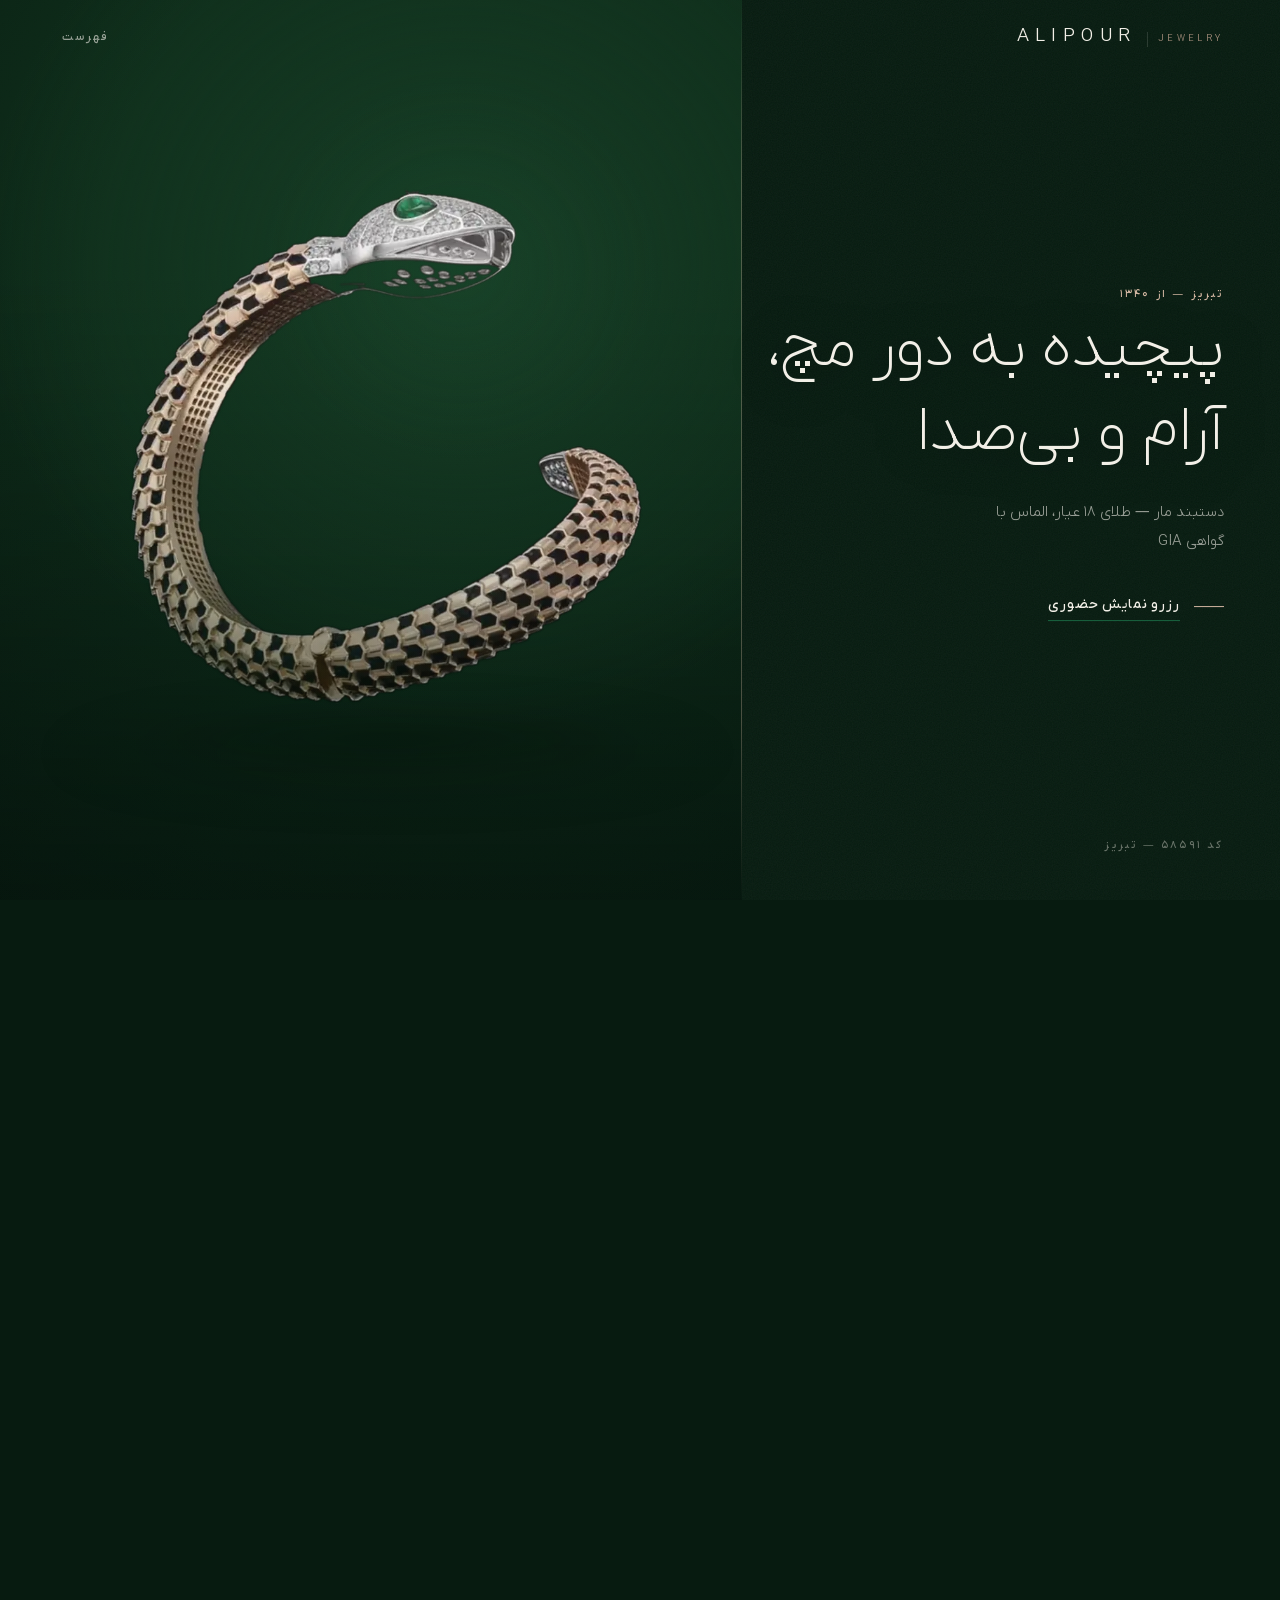
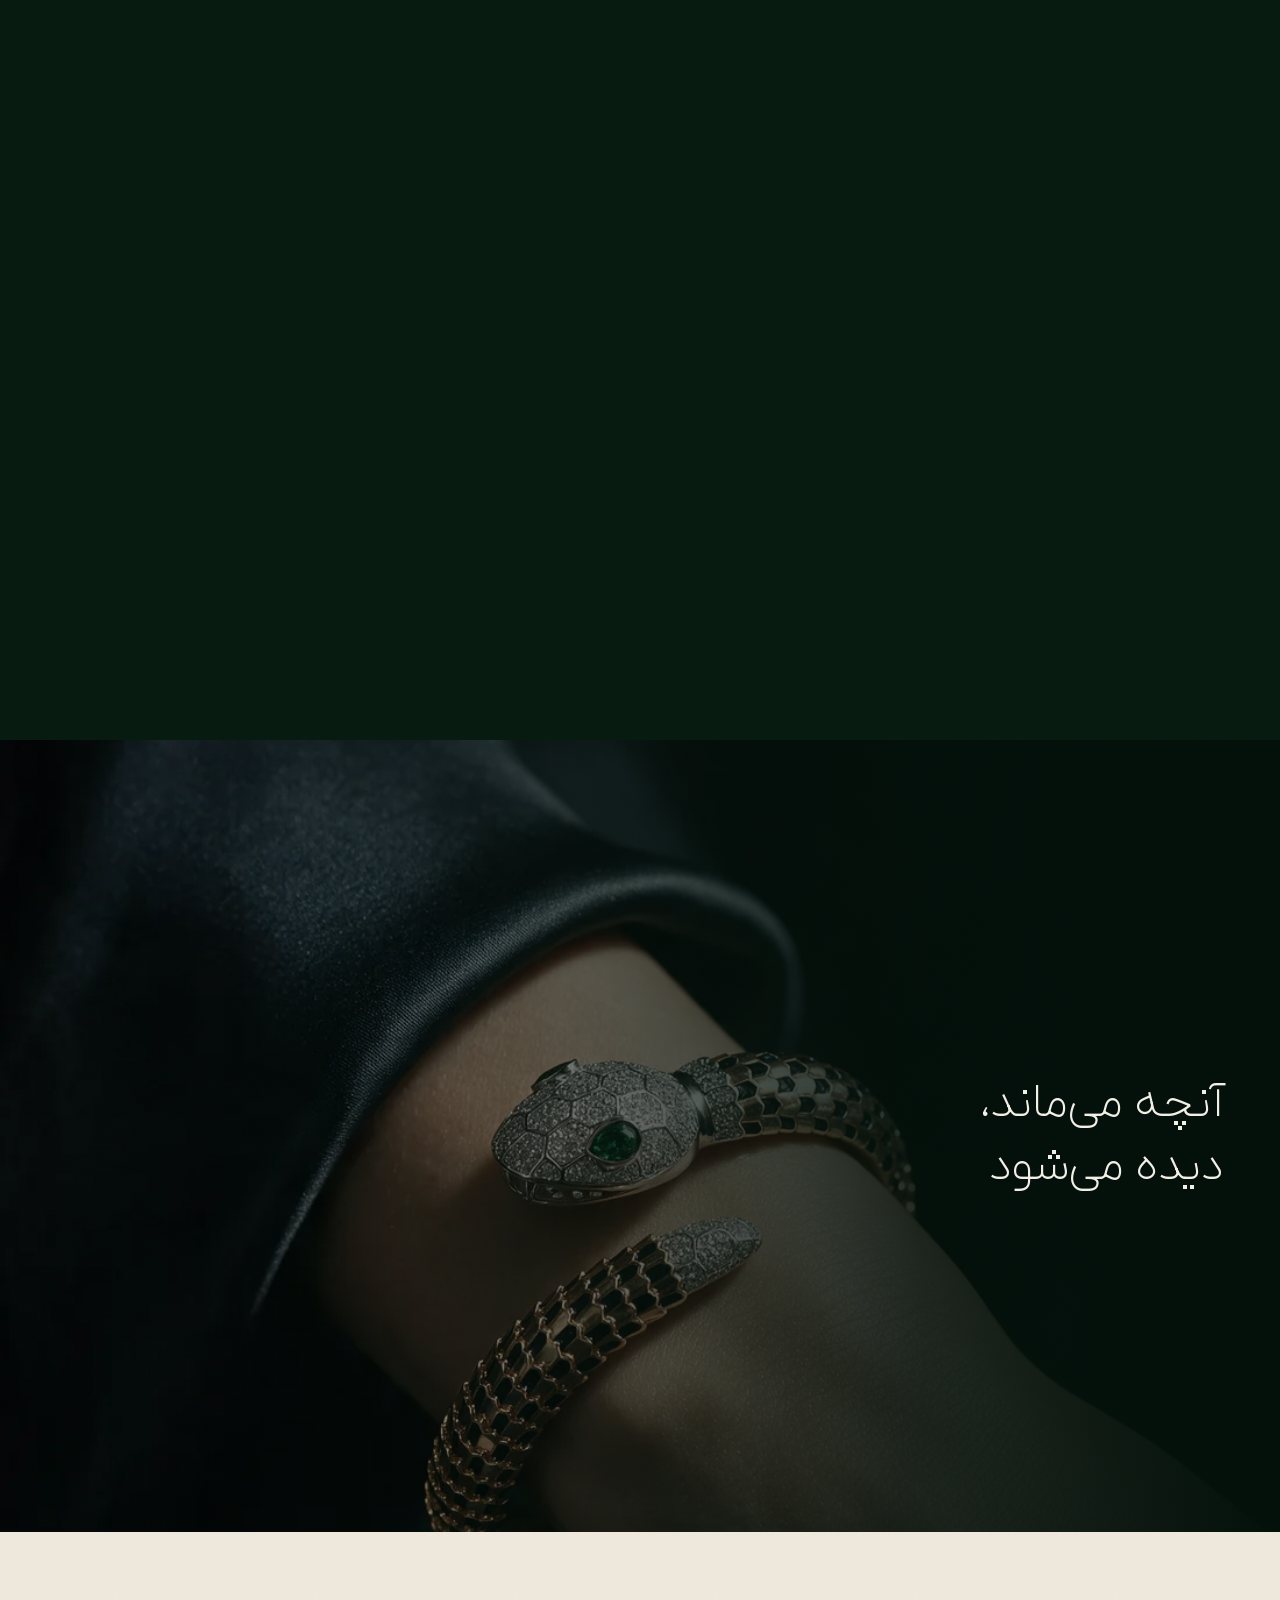
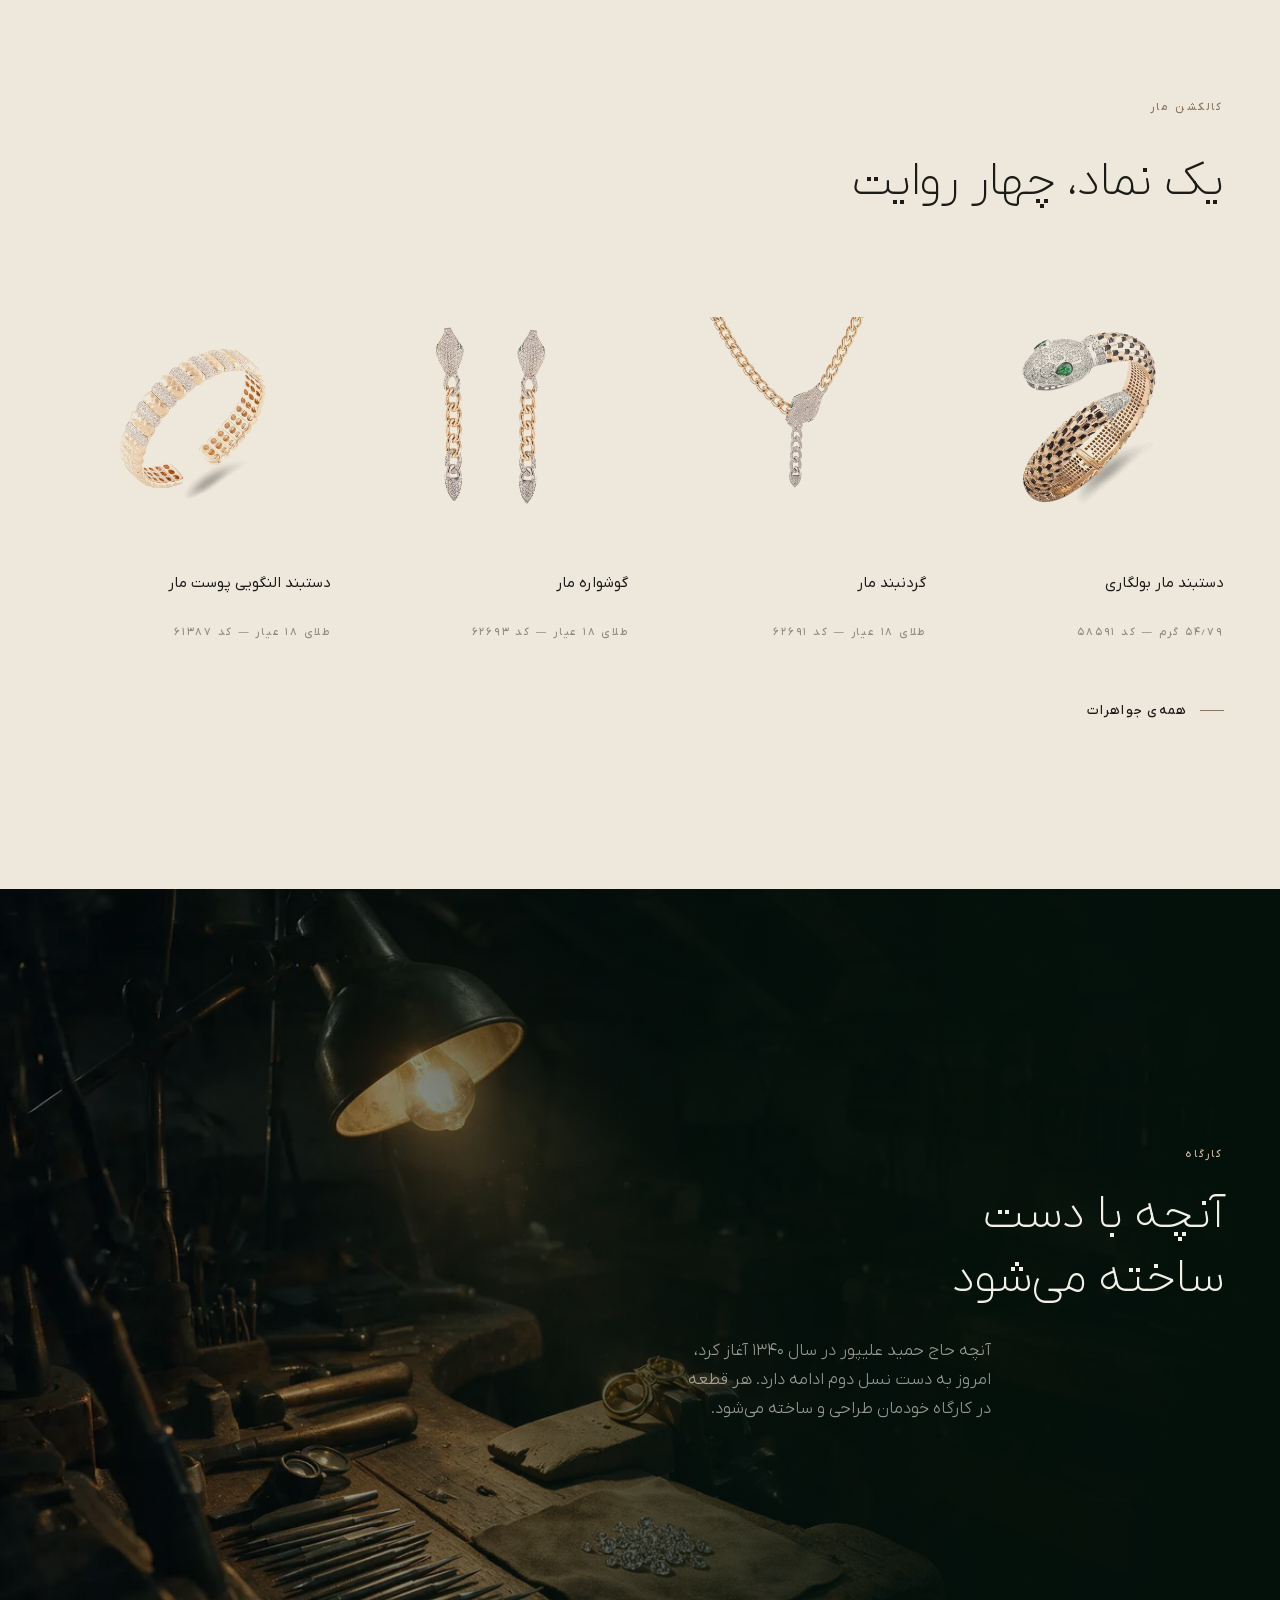
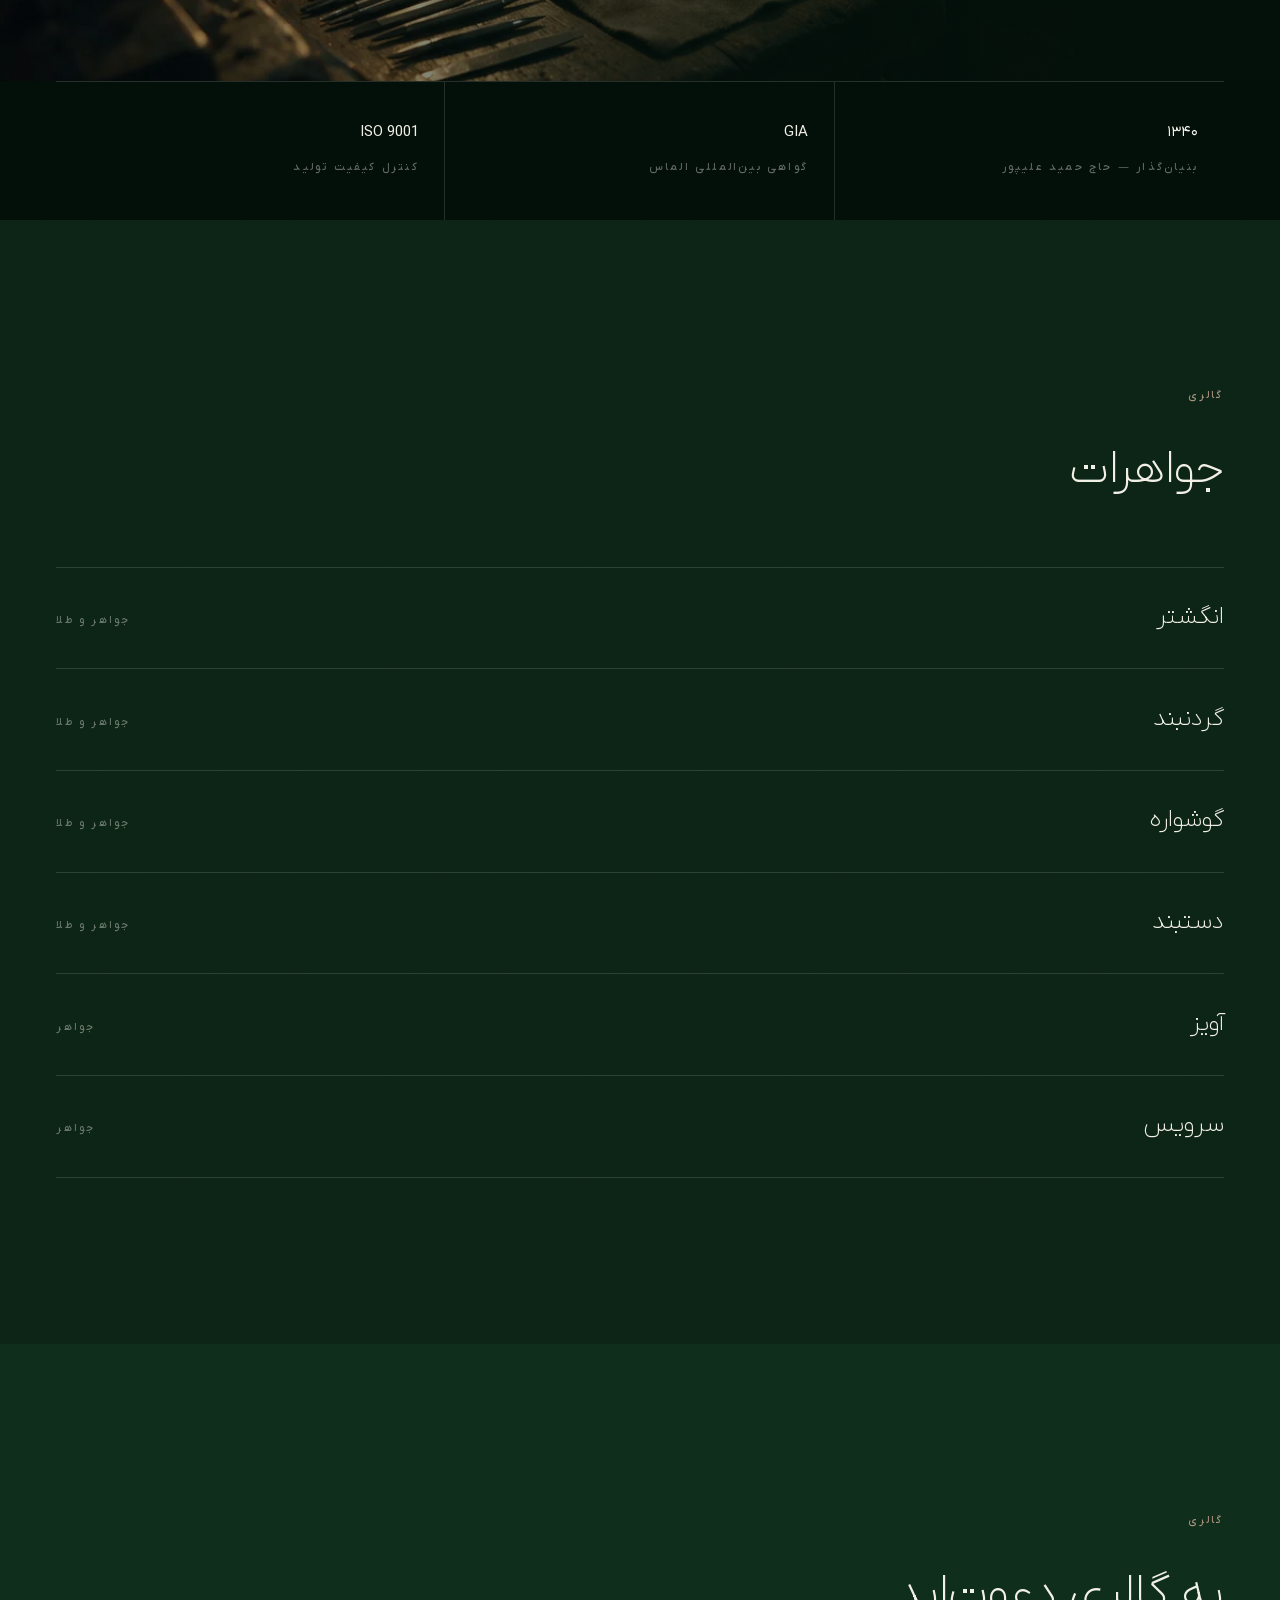
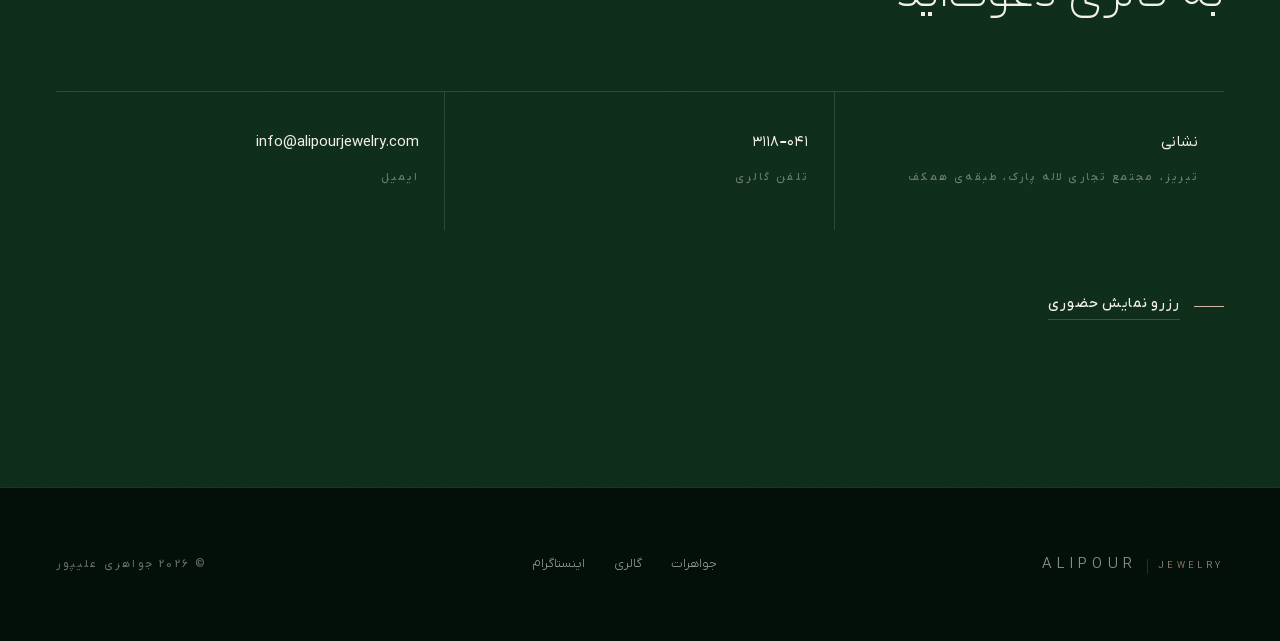
==== commit df8dd495: "Rebuild as «لوحه» — composed, not configured Diagnosis: the page was configured, not composed — a ke" ====
--- a/index.html
+++ b/index.html
@@ -3,7 +3,7 @@
 <head>
 <meta charset="utf-8">
 <meta name="viewport" content="width=device-width,initial-scale=1,viewport-fit=cover">
-<meta name="theme-color" content="#0e2d1a">
+<meta name="theme-color" content="#071b10">
 <title>جواهری علیپور</title>
 <meta name="description" content="جواهری علیپور — طراحی و ساخت طلا و جواهر اصیل در تبریز، از سال ۱۳۴۰.">
 <meta property="og:title" content="جواهری علیپور">
@@ -12,7 +12,7 @@
 <meta property="og:image" content="assets/img/og.jpg">
 <link rel="icon" href="assets/img/favicon.svg" type="image/svg+xml">
 <link rel="preload" as="font" type="font/woff2" href="assets/fonts/IRANYekanXFaNum-VF.woff2" crossorigin>
-<link rel="preload" as="image" href="assets/frames/lg/000.webp">
+<link rel="preload" as="image" href="assets/frames/lg/119.webp">
 <link rel="stylesheet" href="css/app.css">
 </head>
 <body>
@@ -21,162 +21,182 @@
 
 <header class="nav">
   <div class="wrap nav__in">
-    <a class="brand" href="#top">ALIPOUR<small>JEWELRY</small></a>
-    <nav class="menu" aria-label="فهرست اصلی">
-      <a href="#collection">کالکشن مار</a>
-      <a href="products.html">جواهرات</a>
-      <a href="#house">خانه علیپور</a>
-      <a href="#contact">تماس</a>
-    </nav>
-    <a class="lnk" href="#contact">رزرو وقت <i>←</i></a>
-    <button class="burger" aria-label="فهرست" aria-expanded="false">
-      <svg viewBox="0 0 24 24"><path d="M4 9h16M4 15h16"/></svg>
-    </button>
+    <a class="mark" href="#top">ALIPOUR<span>JEWELRY</span></a>
+    <button class="navbtn" data-menu aria-expanded="false">فهرست</button>
   </div>
 </header>
 
-<div class="drawer" role="dialog" aria-label="فهرست">
-  <button class="drawer__x" aria-label="بستن">×</button>
-  <a href="#collection">کالکشن مار</a>
+<div class="menu" role="dialog" aria-label="فهرست" aria-hidden="true">
+  <button class="menu__x" data-menu-close>بستن</button>
+  <a href="#serpent">کالکشن مار</a>
   <a href="products.html">جواهرات</a>
-  <a href="#house">خانه علیپور</a>
-  <a href="#contact">تماس</a>
+  <a href="#atelier">کارگاه</a>
+  <a href="#visit">گالری</a>
 </div>
 
 <main id="main">
 <span id="top"></span>
 
-<!-- ══════════ THE JEWEL — hero ══════════ -->
-<section class="jewel" id="jewel">
-  <div class="jewel__track">
-    <div class="jewel__pin" data-jewel>
-
-      <span class="jewel__ghost" aria-hidden="true">ALIPOUR</span>
-      <div class="jewel__pool" aria-hidden="true"></div>
-
-      <img class="jewel__poster" src="assets/frames/lg/000.webp" alt="" aria-hidden="true" fetchpriority="high">
-      <canvas class="jewel__canvas" role="img"
-              aria-label="دستبند مار بولگاری، کد ۵۸۵۹۱ — با اسکرول یا کشیدن بچرخانید"></canvas>
-
-      <p class="jewel__hint">بکشید تا بچرخد</p>
-
-      <div class="jewel__band">
-        <div class="jewel__lines">
-          <div class="beat on" data-from="0" data-to="0.33">
-            <b>دستبند مار بولگاری</b>
-            <span>پیچیده به دور مچ؛ میان ظرافت و اقتدار.</span>
-          </div>
-          <div class="beat" data-from="0.33" data-to="0.66">
-            <b>نگاهی از زمرد</b>
-            <span>سر جواهرنشان، دو زمرد اشکی.</span>
-          </div>
-          <div class="beat" data-from="0.66" data-to="1.01">
-            <b>۵۴٫۷۹ گرم طلا</b>
-            <span>ساخت کارگاه علیپور، با گواهی اصالت.</span>
-          </div>
-        </div>
-        <p class="jewel__meta">کد ۵۸۵۹۱ — تبریز</p>
+<!-- ══════════════════ HERO — the plate ══════════════════ -->
+<section class="hero" id="hero">
+  <div class="hero__track">
+    <div class="hero__pin grain" data-jewel>
+
+      <div class="plate">
+        <div class="plate__light" aria-hidden="true"></div>
       </div>
 
-      <div class="jewel__rule" aria-hidden="true"><i></i></div>
-    </div>
-  </div>
-</section>
-
-<!-- ══════════ COLLECTION ══════════ -->
-<section class="sec" id="collection">
+      <div class="stage">
+        <div class="shade shade--cast" aria-hidden="true"></div>
+        <div class="shade shade--contact" aria-hidden="true"></div>
+        <div class="jewel">
+          <img class="jewel__poster" src="assets/frames/lg/119.webp" alt="" aria-hidden="true" fetchpriority="high">
+          <canvas class="jewel__canvas" role="img"
+                  aria-label="دستبند مار بولگاری، کد ۵۸۵۹۱ — با اسکرول بچرخد"></canvas>
+        </div>
+      </div>
+
+      <div class="hero__type">
+        <div class="beat beat--1 on" data-from="0" data-to="0.36">
+          <span class="micro hero__eyebrow">تبریز — از ۱۳۴۰</span>
+          <h1>پیچیده به دور مچ،<br>آرام و بی‌صدا</h1>
+          <p class="hero__sub">دستبند مار — طلای ۱۸ عیار، الماس با گواهی <span class="lat">GIA</span></p>
+          <a class="cta" href="#visit"><u>رزرو نمایش حضوری</u></a>
+        </div>
+
+        <div class="beat beat--2" data-from="0.36" data-to="0.68">
+          <span class="micro hero__eyebrow">وزن</span>
+          <h2 class="d2">۵۴٫۷۹ گرم طلا</h2>
+          <p class="hero__sub" style="margin-top:20px">دست‌ساز در کارگاه علیپور.</p>
+        </div>
+
+        <div class="beat beat--3" data-from="0.68" data-to="1.01">
+          <span class="micro hero__eyebrow">سنگ</span>
+          <h2 class="d2">زمرد در چشم،<br>الماس در پوست</h2>
+          <p class="hero__sub" style="margin-top:20px">تراش و نشان به دست جواهرساز.</p>
+        </div>
+      </div>
+
+      <p class="micro ledger">کد ۵۸۵۹۱ — تبریز</p>
+    </div>
+  </div>
+</section>
+
+<!-- ══════════════════ WRIST ══════════════════ -->
+<section class="bleed bleed--wrist grain">
+  <img src="assets/img/wrist.webp" alt="دستبند مار بر مچ" loading="lazy">
+  <div class="bleed__scrim" aria-hidden="true"></div>
+  <div class="wrap">
+    <div class="bleed__copy">
+      <h2 class="d2" data-rv>آنچه می‌ماند،<br>دیده می‌شود</h2>
+    </div>
+  </div>
+</section>
+
+<!-- ══════════════════ کالکشن مار — paper ══════════════════ -->
+<section class="band band--paper grain" id="serpent">
   <div class="wrap">
     <div class="head">
-      <div data-rv>
-        <span class="kicker">کالکشن مار</span>
-        <h2 class="d2">یک نماد، چهار روایت</h2>
-      </div>
-      <a class="lnk" href="products.html" data-rv>همه‌ی جواهرات <i>←</i></a>
-    </div>
-
-    <div class="grid g4 stag" data-rv>
-      <a class="pc" href="https://alipourjewelry.com/product-%D8%AF%D8%B3%D8%AA%D8%A8%D9%86%D8%AF-%D9%85%D8%A7%D8%B1-%D8%A8%D9%88%D9%84%DA%AF%D8%A7%D8%B1%DB%8C/58591" target="_blank" rel="noopener">
-        <span class="pc__m"><img loading="lazy" src="assets/img/p/58591.webp" alt="دستبند مار بولگاری"></span>
-        <span class="pc__b">
-          <span class="pc__n">دستبند مار بولگاری</span>
-          <span class="pc__p">1,630,390,000<em>تومان</em></span>
-        </span>
-      </a>
-      <a class="pc" href="https://alipourjewelry.com/category/%D8%B7%D9%84%D8%A7/%DA%AF%D8%B1%D8%AF%D9%86%D8%A8%D9%86%D8%AF" target="_blank" rel="noopener">
-        <span class="pc__m"><img loading="lazy" src="assets/img/p/62691.webp" alt="گردنبند مار"></span>
-        <span class="pc__b">
-          <span class="pc__n">گردنبند مار</span>
-          <span class="pc__p">1,122,140,000<em>تومان</em></span>
-        </span>
-      </a>
-      <a class="pc" href="https://alipourjewelry.com/category/%D8%B7%D9%84%D8%A7/%DA%AF%D9%88%D8%B4%D9%88%D8%A7%D8%B1%D9%87" target="_blank" rel="noopener">
-        <span class="pc__m"><img loading="lazy" src="assets/img/p/62693.webp" alt="گوشواره مار"></span>
-        <span class="pc__b">
-          <span class="pc__n">گوشواره مار</span>
-          <span class="pc__p">219,260,000<em>تومان</em></span>
-        </span>
-      </a>
-      <a class="pc" href="https://alipourjewelry.com/category/%D8%B7%D9%84%D8%A7/%D8%AF%D8%B3%D8%AA%D8%A8%D9%86%D8%AF" target="_blank" rel="noopener">
-        <span class="pc__m"><img loading="lazy" src="assets/img/p/61387.webp" alt="دستبند النگویی پوست مار"></span>
-        <span class="pc__b">
-          <span class="pc__n">دستبند النگویی پوست مار</span>
-          <span class="pc__p">940,120,000<em>تومان</em></span>
-        </span>
-      </a>
-    </div>
-  </div>
-</section>
-
-<!-- ══════════ THE HOUSE ══════════ -->
-<section class="sec" id="house">
-  <div class="wrap state">
-    <div class="state__img" data-rv>
-      <img loading="lazy" src="assets/img/wrist.webp" alt="دستبند مار بر مچ">
-    </div>
-    <div>
-      <span class="kicker" data-rv>خانه علیپور</span>
-      <h2 class="d1" data-rv style="margin-bottom:1.6rem">از سال ۱۳۴۰،<br>در تبریز</h2>
-      <p class="lead" data-rv style="margin-bottom:1.4rem">
-        آنچه حاج حمید علیپور آغاز کرد، امروز به دست نسل دوم ادامه دارد.
-        هر برلیان با گواهی <span class="lat">GIA</span> عرضه می‌شود و تمام
-        مراحل ساخت زیر استاندارد <span class="lat">ISO 9001</span> کنترل می‌گردد.
+      <span class="kick" data-rv>کالکشن مار</span>
+      <h2 class="d2" data-rv>یک نماد، چهار روایت</h2>
+    </div>
+
+    <div class="plates stag" data-rv>
+      <a class="pl" href="https://alipourjewelry.com/product-%D8%AF%D8%B3%D8%AA%D8%A8%D9%86%D8%AF-%D9%85%D8%A7%D8%B1-%D8%A8%D9%88%D9%84%DA%AF%D8%A7%D8%B1%DB%8C/58591" target="_blank" rel="noopener">
+        <span class="pl__m"><img loading="lazy" src="assets/img/p/58591.webp" alt="دستبند مار بولگاری"></span>
+        <span class="pl__b">
+          <span class="pl__n">دستبند مار بولگاری</span>
+          <span class="pl__s">۵۴٫۷۹ گرم — کد ۵۸۵۹۱</span>
+        </span>
+      </a>
+      <a class="pl" href="https://alipourjewelry.com/category/%D8%B7%D9%84%D8%A7/%DA%AF%D8%B1%D8%AF%D9%86%D8%A8%D9%86%D8%AF" target="_blank" rel="noopener">
+        <span class="pl__m"><img loading="lazy" src="assets/img/p/62691.webp" alt="گردنبند مار"></span>
+        <span class="pl__b">
+          <span class="pl__n">گردنبند مار</span>
+          <span class="pl__s">طلای ۱۸ عیار — کد ۶۲۶۹۱</span>
+        </span>
+      </a>
+      <a class="pl" href="https://alipourjewelry.com/category/%D8%B7%D9%84%D8%A7/%DA%AF%D9%88%D8%B4%D9%88%D8%A7%D8%B1%D9%87" target="_blank" rel="noopener">
+        <span class="pl__m"><img loading="lazy" src="assets/img/p/62693.webp" alt="گوشواره مار"></span>
+        <span class="pl__b">
+          <span class="pl__n">گوشواره مار</span>
+          <span class="pl__s">طلای ۱۸ عیار — کد ۶۲۶۹۳</span>
+        </span>
+      </a>
+      <a class="pl" href="https://alipourjewelry.com/category/%D8%B7%D9%84%D8%A7/%D8%AF%D8%B3%D8%AA%D8%A8%D9%86%D8%AF" target="_blank" rel="noopener">
+        <span class="pl__m"><img loading="lazy" src="assets/img/p/61387.webp" alt="دستبند النگویی پوست مار"></span>
+        <span class="pl__b">
+          <span class="pl__n">دستبند النگویی پوست مار</span>
+          <span class="pl__s">طلای ۱۸ عیار — کد ۶۱۳۸۷</span>
+        </span>
+      </a>
+    </div>
+
+    <p style="margin-top:clamp(34px,4vw,56px)" data-rv>
+      <a class="lnk" href="products.html">همه‌ی جواهرات</a>
+    </p>
+  </div>
+</section>
+
+<!-- ══════════════════ کارگاه ══════════════════ -->
+<section class="bleed bleed--atelier grain" id="atelier">
+  <img src="assets/img/atelier.webp" alt="کارگاه ساخت جواهری علیپور" loading="lazy">
+  <div class="bleed__scrim" aria-hidden="true"></div>
+  <div class="wrap">
+    <div class="bleed__copy">
+      <span class="micro" style="color:var(--metal);display:block;margin-bottom:20px" data-rv>کارگاه</span>
+      <h2 class="d2" data-rv>آنچه با دست<br>ساخته می‌شود</h2>
+      <p class="body dim" style="margin-top:26px" data-rv>
+        آنچه حاج حمید علیپور در سال ۱۳۴۰ آغاز کرد، امروز به دست نسل دوم ادامه دارد.
+        هر قطعه در کارگاه خودمان طراحی و ساخته می‌شود.
       </p>
-      <p class="lead" data-rv style="margin-bottom:2.4rem">
-        هر قطعه در کارگاه خودمان طراحی و ساخته می‌شود — و می‌تواند
-        کاملاً بر اساس خواست شما سفارشی شود.
-      </p>
-      <a class="lnk" href="#contact" data-rv>سفارش ساخت اختصاصی <i>←</i></a>
-    </div>
-  </div>
-</section>
-
-<!-- ══════════ CONTACT ══════════ -->
-<section class="sec" id="contact">
-  <div class="wrap state">
-    <div>
-      <span class="kicker" data-rv>تماس</span>
-      <h2 class="d1" data-rv>به گالری دعوت‌اید</h2>
-      <div class="info">
-        <div data-rv>
-          <h4>گالری</h4>
-          <p>تبریز، مجتمع تجاری لاله پارک، طبقه‌ی همکف</p>
-        </div>
-        <div data-rv>
-          <h4>تلفن</h4>
-          <p><a class="lnk" href="tel:+984131180000">۰۴۱–۳۱۱۸</a></p>
-        </div>
-        <div data-rv>
-          <h4>ایمیل</h4>
-          <p><a class="lnk lat" href="mailto:info@alipourjewelry.com">info@alipourjewelry.com</a></p>
-        </div>
-        <div data-rv>
-          <a class="lnk" href="https://instagram.com/alipour.jewelry" target="_blank" rel="noopener">اینستاگرام <i>←</i></a>
-        </div>
-      </div>
-    </div>
-    <div class="state__img" data-rv>
-      <img loading="lazy" src="assets/img/atelier.webp" alt="کارگاه ساخت جواهری علیپور">
-    </div>
+    </div>
+  </div>
+</section>
+
+<div class="band band--ink" style="padding-block:0">
+  <div class="wrap">
+    <div class="facts">
+      <div><b>۱۳۴۰</b><span class="micro faint">بنیان‌گذار — حاج حمید علیپور</span></div>
+      <div><b><span class="lat">GIA</span></b><span class="micro faint">گواهی بین‌المللی الماس</span></div>
+      <div><b><span class="lat">ISO 9001</span></b><span class="micro faint">کنترل کیفیت تولید</span></div>
+    </div>
+  </div>
+</div>
+
+<!-- ══════════════════ جواهرات — index ══════════════════ -->
+<section class="band band--field grain" id="pieces">
+  <div class="wrap">
+    <div class="head">
+      <span class="kick" data-rv>گالری</span>
+      <h2 class="d2" data-rv>جواهرات</h2>
+    </div>
+    <nav class="idx stag" data-rv aria-label="دسته‌بندی‌ها">
+      <a href="products.html#ring"><span class="idx__n">انگشتر</span><span class="idx__c">جواهر و طلا</span></a>
+      <a href="products.html#necklace"><span class="idx__n">گردنبند</span><span class="idx__c">جواهر و طلا</span></a>
+      <a href="products.html#earring"><span class="idx__n">گوشواره</span><span class="idx__c">جواهر و طلا</span></a>
+      <a href="products.html#bracelet"><span class="idx__n">دستبند</span><span class="idx__c">جواهر و طلا</span></a>
+      <a href="products.html#pendant"><span class="idx__n">آویز</span><span class="idx__c">جواهر</span></a>
+      <a href="products.html#set"><span class="idx__n">سرویس</span><span class="idx__c">جواهر</span></a>
+    </nav>
+  </div>
+</section>
+
+<!-- ══════════════════ گالری ══════════════════ -->
+<section class="band band--brand grain" id="visit">
+  <div class="wrap">
+    <div class="head">
+      <span class="kick" data-rv>گالری</span>
+      <h2 class="d2" data-rv>به گالری دعوت‌اید</h2>
+    </div>
+    <div class="facts" style="border-top:1px solid var(--hair)">
+      <div data-rv><b>نشانی</b><span class="micro faint">تبریز، مجتمع تجاری لاله پارک، طبقه‌ی همکف</span></div>
+      <div data-rv><b><a href="tel:+984131180000">۰۴۱–۳۱۱۸</a></b><span class="micro faint">تلفن گالری</span></div>
+      <div data-rv><b><a class="lat" href="mailto:info@alipourjewelry.com">info@alipourjewelry.com</a></b><span class="micro faint">ایمیل</span></div>
+    </div>
+    <p style="margin-top:clamp(38px,4.6vw,64px)" data-rv>
+      <a class="cta" href="https://alipourjewelry.com/contact" target="_blank" rel="noopener"><u>رزرو نمایش حضوری</u></a>
+    </p>
   </div>
 </section>
 
@@ -184,14 +204,13 @@
 
 <footer class="foot">
   <div class="wrap foot__in">
-    <p class="small">© <span data-year>۱۴۰۴</span> جواهری علیپور</p>
+    <a class="mark" href="#top" style="font-size:15px">ALIPOUR<span>JEWELRY</span></a>
     <nav aria-label="پیوندها">
       <a href="products.html">جواهرات</a>
-      <a href="https://alipourjewelry.com/collections" target="_blank" rel="noopener">کالکشن‌ها</a>
-      <a href="https://alipourjewelry.com/page/show/howbuy" target="_blank" rel="noopener">شرایط خرید</a>
-      <a href="https://alipourjewelry.com/contact" target="_blank" rel="noopener">تماس</a>
+      <a href="#visit">گالری</a>
       <a href="https://instagram.com/alipour.jewelry" target="_blank" rel="noopener">اینستاگرام</a>
     </nav>
+    <p class="micro faint">© <span data-year>۱۴۰۴</span> جواهری علیپور</p>
   </div>
 </footer>
 
--- a/css/app.css
+++ b/css/app.css
@@ -1,7 +1,14 @@
 @charset "UTF-8";
 /* ==========================================================================
-   ALIPOUR JEWELRY
-   Deep green. Minimal. The jewel does the talking.
+   ALIPOUR JEWELRY — «لوحه» / THE PLATE
+   A deep-green board with one printed plate on it, and the serpent
+   living inside that plate.
+
+   Green is architecture, not wallpaper: a five-step ramp anchored on
+   near-black, stepped band by band. The accent is sampled from the piece
+   itself (#d2b6a1 — the metal measures warm taupe-rose, not yellow gold);
+   the emerald green is measured from the stones in the serpent's eyes and
+   is a lit version of the client's own brand colour.
    ========================================================================== */
 
 /* ---------- FONTS ---------- */
@@ -20,36 +27,60 @@
 @font-face{font-family:'YekanFB';src:url('../assets/fonts/IRANYekanXFaNum-Light.woff2') format('woff2');font-weight:300;font-display:swap}
 @font-face{font-family:'YekanFB';src:url('../assets/fonts/IRANYekanXFaNum-Regular.woff2') format('woff2');font-weight:400;font-display:swap}
 @font-face{font-family:'YekanFB';src:url('../assets/fonts/IRANYekanXFaNum-Medium.woff2') format('woff2');font-weight:500;font-display:swap}
-@font-face{font-family:'YekanFB';src:url('../assets/fonts/IRANYekanXFaNum-DemiBold.woff2') format('woff2');font-weight:600;font-display:swap}
 
 /* ---------- TOKENS ---------- */
 :root{
-  --g0:#071a0f;               /* deepest — behind the jewel */
-  --g1:#0b2415;
-  --g2:#0e2d1a;               /* the brand green — page base */
-  --g3:#143720;               /* raised */
-  --emerald:#006830;          /* their mark green — rare accent */
-
-  --bone:#efede6;
-  --dim:rgba(239,237,230,.56);
-  --faint:rgba(239,237,230,.34);
-  --line:rgba(239,237,230,.12);
-  --gold:#c9a227;
-
-  --ease:cubic-bezier(.16,1,.3,1);
-  --gut:clamp(20px,5vw,80px);
-  --maxw:1560px;
-  --nav:70px;
+  /* green ramp — the client's #0e2d1a is the LIT value, not the wallpaper */
+  --ink:#03100a;
+  --board:#071b10;
+  --field:#0b2415;
+  --brand:#0e2d1a;
+  --lit:#163d25;
+  --glow:#1d5232;
+
+  /* paper — the second ground. Catalogue sweeps measure #f3f3f3, so
+     multiply onto this lands within ~3% and the seam disappears. */
+  --paper:#efe9dd;
+  --paper-2:#e5ddcd;
+  --paper-ink:#1b1c18;
+
+  --bone:#f2efe7;
+  --bone-6:rgba(242,239,231,.60);
+  --bone-4:rgba(242,239,231,.40);
+  --bone-2:rgba(242,239,231,.18);
+  --hair:rgba(242,239,231,.14);
+
+  /* accent sampled from the product */
+  --metal:#d2b6a1;
+  --metal-dim:#a8907e;
+  --emerald:#196440;
+
+  /* type — one family, four registers. Nothing exists between 56px and 17px. */
+  --d1:clamp(2.3rem,4.9vw,4.5rem);
+  --d2:clamp(1.9rem,3.7vw,3.4rem);
+  --body:1.0625rem;
+  --micro:11px;
+  --lh-d:1.34;
+  --lh-b:1.72;
+  --measure:44ch;
+
+  --gut:clamp(20px,4.4vw,64px);
+  --lap:clamp(48px,5.2vw,92px);
+  --nav:74px;
+
+  --ease:cubic-bezier(.22,1,.36,1);
+  --ease-io:cubic-bezier(.4,0,.2,1);
 }
 
 /* ---------- RESET ---------- */
 *,*::before,*::after{box-sizing:border-box}
-html{-webkit-text-size-adjust:100%;scroll-behavior:smooth;background:var(--g2)}
+html{-webkit-text-size-adjust:100%;scroll-behavior:smooth;background:var(--board)}
 @media (prefers-reduced-motion:reduce){html{scroll-behavior:auto}}
 body{
-  margin:0;background:var(--g2);color:var(--bone);
+  margin:0;background:var(--board);color:var(--bone);
   font-family:'Yekan','YekanFB',system-ui,sans-serif;
-  font-weight:300;font-size:clamp(14.5px,.92vw,16px);line-height:1.95;
+  font-variation-settings:'wght' 300;
+  font-size:var(--body);line-height:var(--lh-b);
   -webkit-font-smoothing:antialiased;-moz-osx-font-smoothing:grayscale;
   overflow-x:hidden;
 }
@@ -57,213 +88,343 @@
 img{height:auto}
 a{color:inherit;text-decoration:none}
 button{font:inherit;color:inherit;background:none;border:0;cursor:pointer}
-h1,h2,h3,h4,p{margin:0;font-weight:inherit}
+h1,h2,h3,h4,p{margin:0;font-weight:400}
 ul{margin:0;padding:0;list-style:none}
-:focus-visible{outline:1px solid var(--gold);outline-offset:4px}
-::selection{background:var(--gold);color:var(--g0)}
+:focus-visible{outline:1px solid var(--metal);outline-offset:4px}
+::selection{background:var(--metal);color:var(--ink)}
 ::-webkit-scrollbar{width:7px}
-::-webkit-scrollbar-track{background:var(--g2)}
-::-webkit-scrollbar-thumb{background:#1d4429}
+::-webkit-scrollbar-track{background:var(--board)}
+::-webkit-scrollbar-thumb{background:#17402a}
 
 /* ---------- TYPE ---------- */
 .lat{font-family:'YekanLat','Yekan',sans-serif;direction:ltr;unicode-bidi:isolate}
-.d1{font-size:clamp(1.9rem,4vw,3.4rem);font-weight:400;line-height:1.28;letter-spacing:-.02em}
-.d2{font-size:clamp(1.45rem,2.6vw,2.3rem);font-weight:400;line-height:1.35;letter-spacing:-.018em}
-.lead{font-size:clamp(.95rem,1.05vw,1.08rem);font-weight:300;line-height:2.05;color:var(--dim);max-width:52ch}
-.kicker{
-  font-size:.66rem;font-weight:500;letter-spacing:.32em;color:var(--gold);
-  display:block;margin-bottom:1.5rem;
-}
-.small{font-size:.8rem;color:var(--dim);line-height:1.9}
+/* Persian display: weight 200, tracking ZERO (never negative — it crushes the
+   connective joins), leading 1.34 so descenders clear. */
+h1,.d1{font-variation-settings:'wght' 200;font-size:var(--d1);
+  line-height:var(--lh-d);letter-spacing:0}
+.d2{font-variation-settings:'wght' 200;font-size:var(--d2);
+  line-height:var(--lh-d);letter-spacing:0}
+.body{font-variation-settings:'wght' 300;line-height:var(--lh-b);max-width:var(--measure)}
+.micro{font-variation-settings:'wght' 500;font-size:var(--micro);
+  letter-spacing:.2em;line-height:1.7}
+.dim{color:var(--bone-6)}
+.faint{color:var(--bone-4)}
 
 /* ---------- LAYOUT ---------- */
-.wrap{max-width:var(--maxw);margin-inline:auto;padding-inline:var(--gut)}
-.sec{padding-block:clamp(90px,13vw,190px)}
-.hr{height:1px;background:var(--line);border:0;margin:0}
-
-/* ---------- LINKS ---------- */
+.wrap{max-width:1560px;margin-inline:auto;padding-inline:var(--gut)}
+.band{position:relative;padding-block:clamp(96px,13vw,180px)}
+.band--board{background:var(--board)}
+.band--field{background:var(--field)}
+.band--brand{background:var(--brand)}
+.band--ink{background:var(--ink)}
+.band--paper{background:var(--paper);color:var(--paper-ink)}
+
+/* grain — most of the fix for "flat and cheap", and it kills the banding
+   that large dark-green ramps show on 8-bit panels */
+.grain::after{
+  content:'';position:absolute;inset:0;pointer-events:none;z-index:1;
+  background-image:url("data:image/svg+xml,%3Csvg xmlns='http://www.w3.org/2000/svg' width='200' height='200'%3E%3Cfilter id='n'%3E%3CfeTurbulence type='fractalNoise' baseFrequency='.84' numOctaves='3'/%3E%3C/filter%3E%3Crect width='200' height='200' filter='url(%23n)'/%3E%3C/svg%3E");
+  background-size:200px 200px;opacity:.05;mix-blend-mode:overlay;
+}
+.band--paper.grain::after{opacity:.035;mix-blend-mode:multiply}
+
+/* ---------- CHROME ---------- */
+.nav{
+  position:fixed;inset-block-start:0;inset-inline:0;z-index:60;height:var(--nav);
+  display:flex;align-items:center;transition:background .6s var(--ease);
+}
+.nav.stuck{background:linear-gradient(var(--ink),rgba(3,16,10,0))}
+/* over a paper band the chrome flips to ink */
+.nav.onpaper .mark{color:var(--paper-ink)}
+.nav.onpaper .mark span{color:#8a7660;border-inline-start-color:rgba(27,28,24,.2)}
+.nav.onpaper .navbtn{color:rgba(27,28,24,.62)}
+.nav.onpaper .navbtn:hover{color:var(--paper-ink)}
+.nav.onpaper.stuck{background:linear-gradient(var(--paper),rgba(239,233,221,0))}
+.nav__in{display:flex;align-items:center;justify-content:space-between;width:100%}
+.mark{
+  font-family:'YekanLat',sans-serif;direction:ltr;display:inline-flex;align-items:baseline;gap:10px;
+  font-size:19px;font-variation-settings:'wght' 300;letter-spacing:.34em;color:var(--bone);
+}
+.mark span{font-size:9px;letter-spacing:.38em;color:var(--metal-dim);
+  padding-inline-start:10px;border-inline-start:1px solid var(--hair)}
+.navbtn{font-size:12px;font-variation-settings:'wght' 500;letter-spacing:.18em;color:var(--bone-6);
+  transition:color .4s}
+.navbtn:hover{color:var(--bone)}
+
+/* full-screen menu */
+.menu{
+  position:fixed;inset:0;z-index:70;background:var(--ink);
+  display:flex;flex-direction:column;justify-content:center;padding:var(--gut);
+  clip-path:inset(0 0 100% 0);transition:clip-path .8s var(--ease);
+}
+.menu.open{clip-path:inset(0 0 0 0)}
+.menu a{font-size:clamp(1.7rem,5.4vw,3rem);font-variation-settings:'wght' 200;
+  padding-block:.42em;border-bottom:1px solid var(--hair);
+  opacity:0;transform:translateY(20px)}
+.menu.open a{opacity:1;transform:none;transition:opacity .7s var(--ease),transform .7s var(--ease)}
+.menu.open a:nth-child(2){transition-delay:.06s}
+.menu.open a:nth-child(3){transition-delay:.12s}
+.menu.open a:nth-child(4){transition-delay:.18s}
+.menu.open a:nth-child(5){transition-delay:.24s}
+.menu__x{position:absolute;inset-block-start:22px;inset-inline-end:var(--gut);
+  font-size:12px;letter-spacing:.18em;font-variation-settings:'wght' 500}
+
+/* ==========================================================================
+   HERO — the plate
+   ========================================================================== */
+.hero{position:relative;background:var(--board)}
+.hero__track{height:260svh}
+.hero__pin{position:sticky;top:0;height:100svh;overflow:hidden}
+
+/* the printed plate: bleeds off left/top/bottom, one visible edge on the
+   right — the edge the display line crosses */
+/* Physical left/right on purpose: this is a compositional rail, not a
+   reading flow. RTL puts the type on the right, so the plate takes the left. */
+.plate{
+  position:absolute;top:0;bottom:0;left:0;
+  width:min(58%,1000px);
+  background:var(--brand);
+  overflow:hidden;
+}
+.plate::after{                       /* the hairline: its only visible edge */
+  content:'';position:absolute;top:0;bottom:0;right:0;width:1px;
+  background:linear-gradient(to bottom,transparent,rgba(210,182,161,.32) 20%,
+             rgba(210,182,161,.32) 80%,transparent);
+}
+/* the light, built inside the frame so its falloff is actually visible.
+   --lx/--ly are written by JS and track the rotation. */
+.plate__light{
+  position:absolute;inset:0;
+  background:
+    radial-gradient(38% 30% at var(--lx,58%) var(--ly,34%), rgba(29,82,50,.22), transparent 70%),
+    radial-gradient(112% 88% at var(--lx,58%) var(--ly,34%), rgba(22,61,37,.92), rgba(14,45,26,0) 58%),
+    linear-gradient(to bottom, rgba(3,16,10,0) 30%, rgba(3,16,10,.55) 100%),
+    radial-gradient(125% 108% at var(--lx,58%) var(--ly,34%), transparent 0 38%, rgba(3,16,10,.60) 82%, var(--ink) 100%);
+}
+
+.stage{position:absolute;top:0;bottom:0;left:0;width:min(58%,1000px);display:grid;place-items:center;z-index:2}
+/* Aspect is set from the frame ratio itself (771/840 = .91786) and height is
+   the driver, so a plain stretch drawImage is uniform BY CONSTRUCTION —
+   the squash bug cannot come back. */
+/* Exactly ONE constraint — width — with the height derived by aspect-ratio.
+   Any second bound (max-height, max-width) would silently win over
+   aspect-ratio and non-uniformly squash the piece, which is the single most
+   disqualifying error in this category. The height limit is folded into the
+   width via the frame ratio instead, so it can never fight. */
+.jewel{
+  --fa:1.0895;                 /* 840 / 771 */
+  --wmax:46vw;
+  --hmax:62svh;
+  position:relative;
+  width:min(var(--wmax), calc(var(--hmax) * var(--fa)), 720px);
+  height:auto;
+  aspect-ratio:840/771;
+  touch-action:pan-y;cursor:grab;
+  transform:translate3d(0,var(--rise,0px),0) scale(var(--zoom,1));
+  will-change:transform;
+}
+.jewel[data-grab]{cursor:grabbing}
+.jewel__poster{
+  position:absolute;inset:0;width:100%;height:100%;object-fit:contain;
+  pointer-events:none;transition:opacity .7s var(--ease);
+}
+.hero__pin.ready .jewel__poster{opacity:0}
+
+/* grounding: contact shade + cast shade, both sized per frame by JS */
+.shade{
+  position:absolute;z-index:1;left:50%;top:50%;pointer-events:none;
+  translate:-50% 0;
+}
+.shade--contact{
+  width:var(--cw,46%);height:26px;
+  background:radial-gradient(ellipse at 50% 50%,rgba(3,16,10,.78),transparent 70%);
+  filter:blur(13px);opacity:var(--co,.5);
+}
+.shade--cast{
+  width:var(--cw2,64%);height:88px;
+  background:radial-gradient(ellipse at 50% 50%,rgba(3,16,10,.5),transparent 72%);
+  filter:blur(28px);opacity:var(--co2,.42);
+}
+
+/* type rail — crosses the plate edge, the page's one occlusion cue */
+/* sits on the right rail and crosses the plate edge by --lap —
+   the page's one occlusion cue, and what makes it read as composed */
+.hero__type{
+  position:absolute;z-index:3;
+  right:var(--gut);
+  top:50%;translate:0 -50%;
+  width:calc(42% + var(--lap) - var(--gut));
+  text-align:right;
+}
+.hero__eyebrow{color:var(--metal);margin-bottom:var(--s3,24px)}
+.hero h1{margin-bottom:22px;text-shadow:0 2px 40px rgba(3,16,10,.5)}
+.hero__sub{color:var(--bone-6);font-size:15px;line-height:1.9;max-width:34ch;margin-bottom:34px}
+
+.beat{opacity:0;transform:translateY(16px);
+  transition:opacity .7s var(--ease),transform .8s var(--ease);
+  position:absolute;inset-inline:0;inset-block-start:0;pointer-events:none}
+.beat.on{opacity:1;transform:none;pointer-events:auto}
+.beat--1{position:relative}
+
+/* the single call to action */
+.cta{
+  display:inline-flex;align-items:center;gap:14px;
+  font-size:14px;font-variation-settings:'wght' 500;letter-spacing:.06em;color:var(--bone);
+}
+.cta::before{content:'';width:30px;height:1px;background:var(--metal);transition:width .5s var(--ease)}
+.cta:hover::before{width:46px}
+.cta u{text-decoration:none;border-bottom:1px solid var(--emerald);padding-bottom:3px}
+
+.ledger{
+  position:absolute;z-index:3;bottom:calc(var(--gut) * .8);right:var(--gut);
+  color:var(--bone-4);text-align:right;
+}
+
+@media (max-width:900px){
+  .hero__track{height:240svh}
+  .plate{position:absolute;inset:0;width:100%}
+  .stage{width:100%}
+  .plate::after{display:none}
+  .stage{align-items:start;padding-block-start:calc(var(--nav) + 2svh)}
+  .jewel{--wmax:86vw;--hmax:44svh}
+  .hero__type{
+    inset-block-start:auto;inset-block-end:11svh;translate:0 0;
+    inset-inline:var(--gut);width:auto;
+  }
+  .hero h1{font-size:clamp(2rem,8.4vw,2.8rem)}
+  .ledger{inset-block-end:calc(var(--gut) * .5)}
+}
+
+/* ==========================================================================
+   FULL-BLEED IMAGE BANDS
+   ========================================================================== */
+/* RTL reads from the right, so the photograph is framed to the left and the
+   scrim carries the shadow to the right, where the type sits. */
+.bleed{position:relative;min-height:88svh;display:grid;align-items:center;overflow:hidden}
+.bleed img{position:absolute;inset:0;width:100%;height:100%;object-fit:cover;z-index:0}
+.bleed__scrim{position:absolute;inset:0;z-index:1}
+/* .wrap carries margin-inline:auto, and on a GRID item auto margins make the
+   box shrink-wrap its content instead of filling the track — so it must be
+   told to take the full width here. */
+.bleed .wrap{position:relative;z-index:2;width:100%;justify-self:stretch;
+  display:flex;justify-content:flex-start}
+.bleed__copy{width:min(46%,540px);text-align:right}
+.bleed__copy .body{max-width:38ch;margin-inline-start:auto}
+.bleed--wrist img{object-position:20% 38%}
+.bleed--wrist .bleed__scrim{
+  background:linear-gradient(to right,rgba(3,16,10,.04) 0%,rgba(3,16,10,.50) 38%,
+             rgba(3,16,10,.88) 72%,var(--ink) 100%);
+}
+.bleed--atelier img{object-position:26% 48%}
+.bleed--atelier .bleed__scrim{
+  background:linear-gradient(to right,rgba(3,16,10,.10) 0%,rgba(3,16,10,.58) 40%,
+             rgba(3,16,10,.90) 74%,var(--ink) 100%);
+}
+@media (max-width:900px){
+  .bleed__copy{width:100%}
+  .bleed--wrist img{object-position:44% 32%}
+  .bleed--wrist .bleed__scrim{background:linear-gradient(to top,var(--ink) 4%,rgba(3,16,10,.45) 52%,rgba(3,16,10,.15))}
+  .bleed--atelier .bleed__scrim{background:linear-gradient(to top,var(--ink) 6%,rgba(3,16,10,.60) 54%,rgba(3,16,10,.25))}
+  .bleed{align-items:end;padding-block-end:12svh}
+}
+
+/* ==========================================================================
+   PAPER — the catalogue ground
+   ========================================================================== */
+.band--paper .d2,.band--paper h2,.band--paper h3{color:var(--paper-ink)}
+.band--paper .dim{color:rgba(27,28,24,.6)}
+.band--paper .faint{color:rgba(27,28,24,.42)}
+.band--paper .hair{background:rgba(27,28,24,.16)}
+.kick{font-size:var(--micro);font-variation-settings:'wght' 500;letter-spacing:.2em;
+  color:var(--metal-dim);display:block;margin-bottom:20px}
+.band--paper .kick{color:#8a7660}
+
+.plates{display:grid;grid-template-columns:repeat(4,1fr);gap:clamp(14px,1.8vw,28px)}
+@media (max-width:1000px){.plates{grid-template-columns:repeat(2,1fr)}}
+
+/* Each product is printed on the paper: multiply fuses the #f3f3f3 sweep
+   into the panel so the tile stops being a bright hole punched in the page.
+   `contain` + shared padding normalises optical scale across the row. */
+.pl{display:block;color:inherit}
+.pl__m{
+  display:block;                 /* a <span> stays inline, and aspect-ratio
+                                    does not apply to inline boxes */
+  position:relative;aspect-ratio:1;overflow:hidden;background:transparent;
+}
+.pl__m::after{
+  content:'';position:absolute;inset:0;pointer-events:none;
+  box-shadow:inset 0 0 0 1px rgba(27,28,24,.14);
+  opacity:0;transition:opacity .5s var(--ease);
+}
+.pl:hover .pl__m::after{opacity:1}
+.pl__m img{
+  width:100%;height:100%;object-fit:contain;padding:14%;
+  mix-blend-mode:multiply;filter:brightness(1.05);
+  transition:transform 1.2s var(--ease),filter .7s var(--ease);
+}
+.pl:hover .pl__m img{transform:scale(1.03);filter:brightness(1.05) contrast(1.03)}
+.pl__b{display:block;padding-block:18px 0}
+.pl__n{display:block;font-size:15px;font-variation-settings:'wght' 400;line-height:1.6;
+  min-height:3.2em}
+.pl__s{display:block;font-size:var(--micro);font-variation-settings:'wght' 500;
+  letter-spacing:.16em;color:rgba(27,28,24,.45);margin-top:4px}
+
+/* ---------- INDEX ROWS (the catalogue, as structure not thumbnails) ---------- */
+.idx{border-top:1px solid var(--hair)}
+.idx a{
+  display:grid;grid-template-columns:1fr auto;align-items:baseline;gap:2rem;
+  padding-block:clamp(20px,2.3vw,32px);border-bottom:1px solid var(--hair);
+  transition:padding-inline .6s var(--ease),background .6s var(--ease);
+}
+.idx a:hover{padding-inline-start:14px;background:linear-gradient(to left,rgba(210,182,161,.05),transparent 60%)}
+.idx__n{font-size:clamp(1.1rem,1.9vw,1.6rem);font-variation-settings:'wght' 200}
+.idx__c{font-size:var(--micro);font-variation-settings:'wght' 500;letter-spacing:.2em;color:var(--bone-4)}
+
+/* ---------- FACTS ROW ---------- */
+.facts{display:grid;grid-template-columns:repeat(3,1fr);gap:0;border-top:1px solid var(--hair)}
+.facts div{padding:clamp(24px,3vw,42px) clamp(14px,2vw,32px);border-inline-start:1px solid var(--hair)}
+.facts div:first-child{border-inline-start:0}
+.facts b{display:block;font-size:15px;font-variation-settings:'wght' 400;margin-bottom:6px}
+@media (max-width:760px){.facts{grid-template-columns:1fr}
+  .facts div{border-inline-start:0;border-top:1px solid var(--hair)}
+  .facts div:first-child{border-top:0}}
+
+/* ---------- LINK ---------- */
 .lnk{
-  position:relative;display:inline-block;font-size:.84rem;font-weight:400;
-  letter-spacing:.03em;padding-bottom:.4em;color:var(--bone);
-}
-.lnk::after{
-  content:'';position:absolute;inset-inline:0;bottom:0;height:1px;background:var(--gold);
-  transform-origin:right;transform:scaleX(0);transition:transform .6s var(--ease);
-}
-.lnk:hover::after{transform:scaleX(1)}
-.lnk--on::after{transform:scaleX(1);background:var(--line)}
-.lnk i{font-style:normal;display:inline-block;transition:transform .5s var(--ease)}
-.lnk:hover i{transform:translateX(-4px)}
-
-/* ---------- NAV ---------- */
-.nav{
-  position:fixed;inset-block-start:0;inset-inline:0;z-index:100;height:var(--nav);
-  display:flex;align-items:center;transition:background .6s var(--ease),border-color .6s;
-  border-bottom:1px solid transparent;
-}
-.nav.stuck{background:rgba(14,45,26,.88);backdrop-filter:blur(16px);
-  -webkit-backdrop-filter:blur(16px);border-bottom-color:var(--line)}
-.nav__in{display:flex;align-items:center;justify-content:space-between;gap:2rem;width:100%}
-.brand{font-family:'YekanLat',sans-serif;direction:ltr;font-size:.95rem;font-weight:400;
-  letter-spacing:.42em;color:var(--bone)}
-.brand small{display:block;font-size:.42rem;letter-spacing:.5em;color:var(--gold);margin-top:6px}
-.menu{display:flex;gap:clamp(1.2rem,2.4vw,2.6rem)}
-.menu a{font-size:.82rem;font-weight:300;color:var(--dim);transition:color .45s}
-.menu a:hover,.menu a[aria-current]{color:var(--bone)}
-.burger{display:none;width:34px;height:34px;place-items:center}
-.burger svg{width:18px;height:18px;stroke:currentColor;fill:none;stroke-width:1.2}
-@media (max-width:900px){.menu,.nav .lnk{display:none}.burger{display:grid}}
-
-.drawer{
-  position:fixed;inset:0;z-index:110;background:var(--g1);
-  display:flex;flex-direction:column;justify-content:center;gap:.4rem;padding:var(--gut);
-  clip-path:inset(0 0 100% 0);transition:clip-path .75s var(--ease);
-}
-.drawer.open{clip-path:inset(0 0 0 0)}
-.drawer a{font-size:clamp(1.4rem,6vw,2rem);font-weight:300;padding-block:.5em;
-  border-bottom:1px solid var(--line);opacity:0;transform:translateY(18px)}
-.drawer.open a{opacity:1;transform:none;transition:opacity .6s var(--ease),transform .6s var(--ease)}
-.drawer.open a:nth-child(2){transition-delay:.06s}
-.drawer.open a:nth-child(3){transition-delay:.12s}
-.drawer.open a:nth-child(4){transition-delay:.18s}
-.drawer.open a:nth-child(5){transition-delay:.24s}
-.drawer__x{position:absolute;inset-block-start:20px;inset-inline-end:var(--gut);
-  font-size:1.8rem;line-height:1;font-weight:200}
-
-/* ==========================================================================
-   THE JEWEL — hero + scroll sequence
-   ========================================================================== */
-.jewel{position:relative;background:var(--g0)}
-.jewel__track{height:480vh}
-.jewel__pin{
-  position:sticky;top:0;height:100svh;overflow:hidden;
-  display:grid;place-items:center;
-}
-/* one soft pool of light, nothing more */
-.jewel__pool{
-  position:absolute;width:min(150vmin,1400px);aspect-ratio:1;border-radius:50%;
-  background:radial-gradient(circle,rgba(0,104,48,.30),rgba(0,104,48,.07) 45%,transparent 68%);
-  filter:blur(50px);
-}
-.jewel__canvas{
-  position:relative;z-index:2;width:min(94vw,1080px);aspect-ratio:820/721;
-  max-height:76svh;touch-action:pan-y;cursor:grab;
-}
-.jewel__canvas[data-grab]{cursor:grabbing}
-.jewel__poster{
-  position:absolute;z-index:2;width:min(94vw,1080px);aspect-ratio:820/721;
-  max-height:76svh;object-fit:contain;pointer-events:none;transition:opacity .7s var(--ease);
-}
-.jewel__pin.ready .jewel__poster{opacity:0}
-
-/* the wordmark sitting behind the piece */
-.jewel__ghost{
-  position:absolute;z-index:1;font-family:'YekanLat',sans-serif;direction:ltr;
-  font-size:min(17vw,15rem);font-weight:200;letter-spacing:.16em;
-  color:rgba(239,237,230,.045);white-space:nowrap;user-select:none;
-}
-
-/* caption band */
-.jewel__band{
-  position:absolute;z-index:4;inset-block-end:clamp(26px,5svh,54px);inset-inline:var(--gut);
-  display:flex;align-items:flex-end;justify-content:space-between;gap:2rem;pointer-events:none;
-}
-.jewel__meta{font-size:.72rem;letter-spacing:.2em;color:var(--faint);white-space:nowrap}
-.jewel__lines{position:relative;height:5.2em;flex:1;max-width:34ch}
-.beat{
-  position:absolute;inset-inline:0;inset-block-end:0;text-align:start;
-  opacity:0;transform:translateY(14px);transition:opacity .7s var(--ease),transform .8s var(--ease);
-}
-.beat.on{opacity:1;transform:none}
-.beat b{display:block;font-size:clamp(1.05rem,1.55vw,1.4rem);font-weight:400;
-  letter-spacing:-.012em;margin-bottom:.35rem;color:var(--bone)}
-.beat span{display:block;font-size:.82rem;font-weight:300;color:var(--dim);line-height:1.85}
-
-/* hairline progress across the very bottom */
-.jewel__rule{position:absolute;z-index:5;inset-block-end:0;inset-inline:0;height:1px;background:var(--line)}
-.jewel__rule i{display:block;height:100%;width:0;background:var(--gold)}
-
-.jewel__hint{
-  position:absolute;z-index:4;inset-block-start:calc(var(--nav) + 18px);inset-inline:0;
-  text-align:center;font-size:.64rem;letter-spacing:.28em;color:var(--faint);
-  opacity:0;transition:opacity .8s var(--ease);
-}
-.jewel__hint.on{opacity:1}
-
-@media (max-width:900px){
-  .jewel__canvas,.jewel__poster{width:min(100%,620px);max-height:62svh}
-  .jewel__band{flex-direction:column;align-items:stretch;gap:1rem;
-    inset-block-end:clamp(20px,4svh,40px)}
-  .jewel__lines{height:5.6em;max-width:none}
-  .jewel__meta{order:2}
-  .jewel__ghost{font-size:24vw}
-}
-
-/* ---------- PRODUCT GRID ---------- */
-.grid{display:grid;gap:clamp(16px,2vw,34px)}
-.g4{grid-template-columns:repeat(4,1fr)}
-.g3{grid-template-columns:repeat(3,1fr)}
-@media (max-width:1000px){.g4{grid-template-columns:repeat(2,1fr)}.g3{grid-template-columns:repeat(2,1fr)}}
-@media (max-width:560px){.g4,.g3{grid-template-columns:repeat(2,1fr)}}
-
-/* The catalogue is shot on a white sweep and can't be keyed safely — too much
-   white gold and diamond against white. So the tile is an honest vitrine:
-   a clean bone panel, no scrim, no chrome. Green dominates through the space
-   around it, not by muddying the product. */
-.pc{display:block}
-.pc__m{position:relative;aspect-ratio:1;overflow:hidden;background:#f0f1ec}
-.pc__m img{width:100%;height:100%;object-fit:cover;transition:transform 1.1s var(--ease)}
-.pc:hover .pc__m img{transform:scale(1.04)}
-.pc__b{display:block;padding-block:1.05rem .2rem}
-.pc__n{display:block;font-size:.9rem;font-weight:300;color:var(--bone);line-height:1.6;
-  white-space:nowrap;overflow:hidden;text-overflow:ellipsis}
-.pc__p{display:block;font-size:.78rem;color:var(--dim);margin-top:.3rem;letter-spacing:.02em}
-.pc__p em{font-style:normal;color:var(--faint);font-size:.72rem;margin-inline-start:.35em}
-
-/* section heading */
-.head{display:flex;align-items:flex-end;justify-content:space-between;gap:2rem;
-  flex-wrap:wrap;margin-bottom:clamp(34px,5vw,68px)}
-
-/* ---------- STATEMENT ---------- */
-.state{display:grid;grid-template-columns:1fr 1fr;gap:clamp(30px,6vw,110px);align-items:center}
-@media (max-width:900px){.state{grid-template-columns:1fr}}
-.state__img{position:relative;aspect-ratio:4/5;overflow:hidden;background:var(--g1)}
-.state__img img{width:100%;height:100%;object-fit:cover}
-
-/* ---------- CONTACT ---------- */
-.info{display:grid;gap:2.2rem;margin-top:2.8rem}
-.info h4{font-size:.66rem;letter-spacing:.28em;color:var(--gold);margin-bottom:.55rem;font-weight:500}
-.info p{font-size:.95rem;font-weight:300}
+  display:inline-flex;align-items:center;gap:12px;
+  font-size:13px;font-variation-settings:'wght' 500;letter-spacing:.1em;
+}
+.lnk::before{content:'';width:24px;height:1px;background:var(--metal);transition:width .5s var(--ease)}
+.lnk:hover::before{width:40px}
+.band--paper .lnk::before{background:#8a7660}
 
 /* ---------- FOOTER ---------- */
-.foot{border-top:1px solid var(--line);padding-block:clamp(34px,4vw,52px)}
-.foot__in{display:flex;flex-wrap:wrap;gap:1.4rem 2.4rem;align-items:center;justify-content:space-between}
-.foot nav{display:flex;flex-wrap:wrap;gap:1.6rem}
-.foot nav a{font-size:.8rem;color:var(--dim);transition:color .4s}
-.foot nav a:hover{color:var(--bone)}
-
-/* ---------- FILTER CHIPS ---------- */
-.chips{display:flex;flex-wrap:wrap;gap:.4rem 1.6rem;margin-bottom:clamp(28px,4vw,52px)}
-.chip{font-size:.82rem;font-weight:300;color:var(--faint);padding-block:.3em;
-  border-bottom:1px solid transparent;transition:color .45s,border-color .45s}
-.chip:hover{color:var(--bone)}
-.chip.on{color:var(--bone);border-bottom-color:var(--gold)}
+.foot{background:var(--ink);border-top:1px solid var(--hair);padding-block:clamp(40px,5vw,72px)}
+.foot__in{display:flex;flex-wrap:wrap;gap:1.2rem 2.4rem;justify-content:space-between;align-items:center}
+.foot nav{display:flex;flex-wrap:wrap;gap:1.8rem}
+.foot a{font-size:13px;color:var(--bone-6);transition:color .4s}
+.foot a:hover{color:var(--bone)}
 
 /* ---------- REVEAL ---------- */
-[data-rv]{opacity:0;transform:translateY(20px);
+[data-rv]{opacity:0;transform:translateY(18px);
   transition:opacity 1.1s var(--ease),transform 1.1s var(--ease)}
 [data-rv].in{opacity:1;transform:none}
-.stag>*{opacity:0;transform:translateY(20px)}
+.stag>*{opacity:0;transform:translateY(18px)}
 .stag.in>*{opacity:1;transform:none;transition:opacity 1s var(--ease),transform 1s var(--ease)}
-.stag.in>*:nth-child(2){transition-delay:.07s}
-.stag.in>*:nth-child(3){transition-delay:.14s}
-.stag.in>*:nth-child(4){transition-delay:.21s}
+.stag.in>*:nth-child(2){transition-delay:.08s}
+.stag.in>*:nth-child(3){transition-delay:.16s}
+.stag.in>*:nth-child(4){transition-delay:.24s}
 @media (prefers-reduced-motion:reduce){
   [data-rv],.stag>*{opacity:1!important;transform:none!important;transition:none!important}
 }
 
 /* ---------- UTIL ---------- */
+.hair{height:1px;background:var(--hair);border:0;margin:0}
+.head{display:grid;gap:14px;margin-bottom:clamp(40px,5vw,76px);max-width:56ch}
 .skip{position:absolute;inset-block-start:-100px;inset-inline-start:var(--gut);z-index:200;
-  background:var(--gold);color:var(--g0);padding:.6em 1.2em;transition:inset-block-start .3s}
+  background:var(--metal);color:var(--ink);padding:.6em 1.2em;transition:inset-block-start .3s}
 .skip:focus{inset-block-start:0}
 .vh{position:absolute;width:1px;height:1px;overflow:hidden;clip:rect(0 0 0 0)}
+
+/* the canvas fills the aspect-locked .jewel box */
+.jewel__canvas{position:absolute;inset:0;width:100%;height:100%}
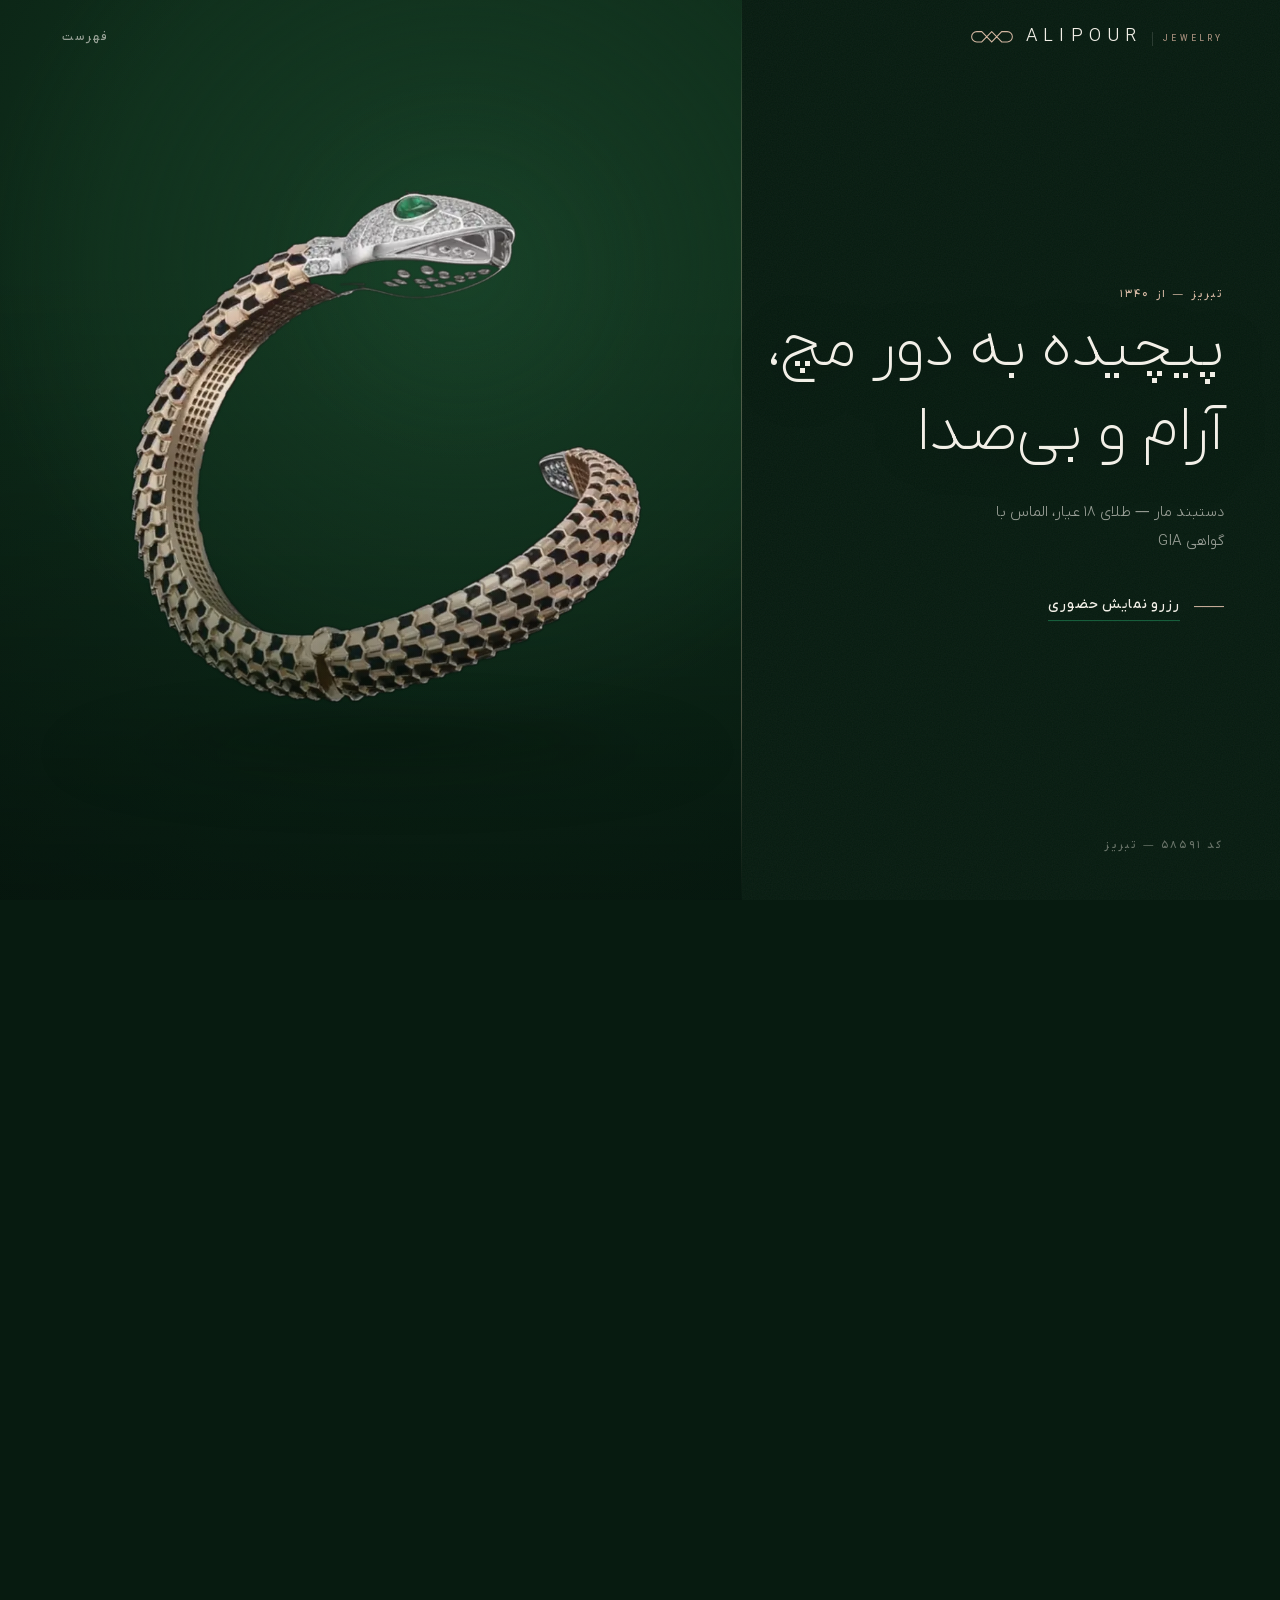
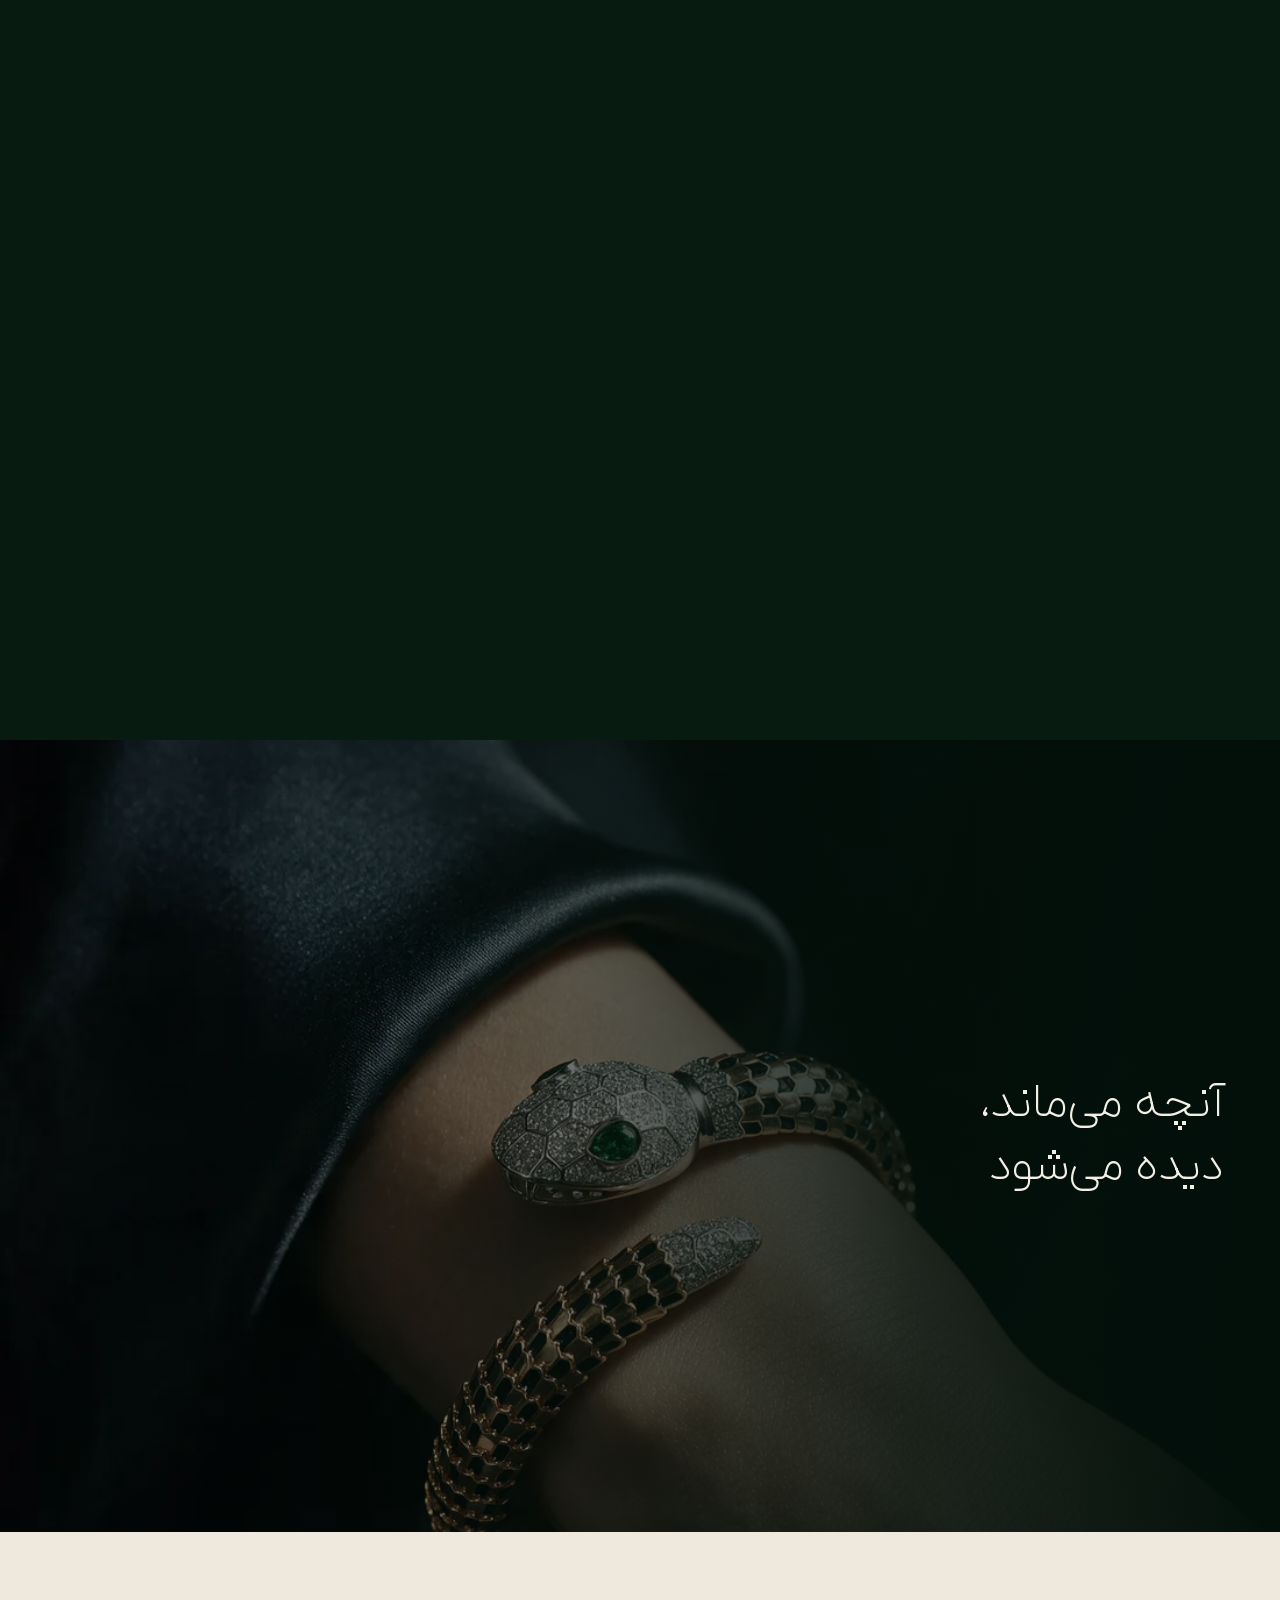
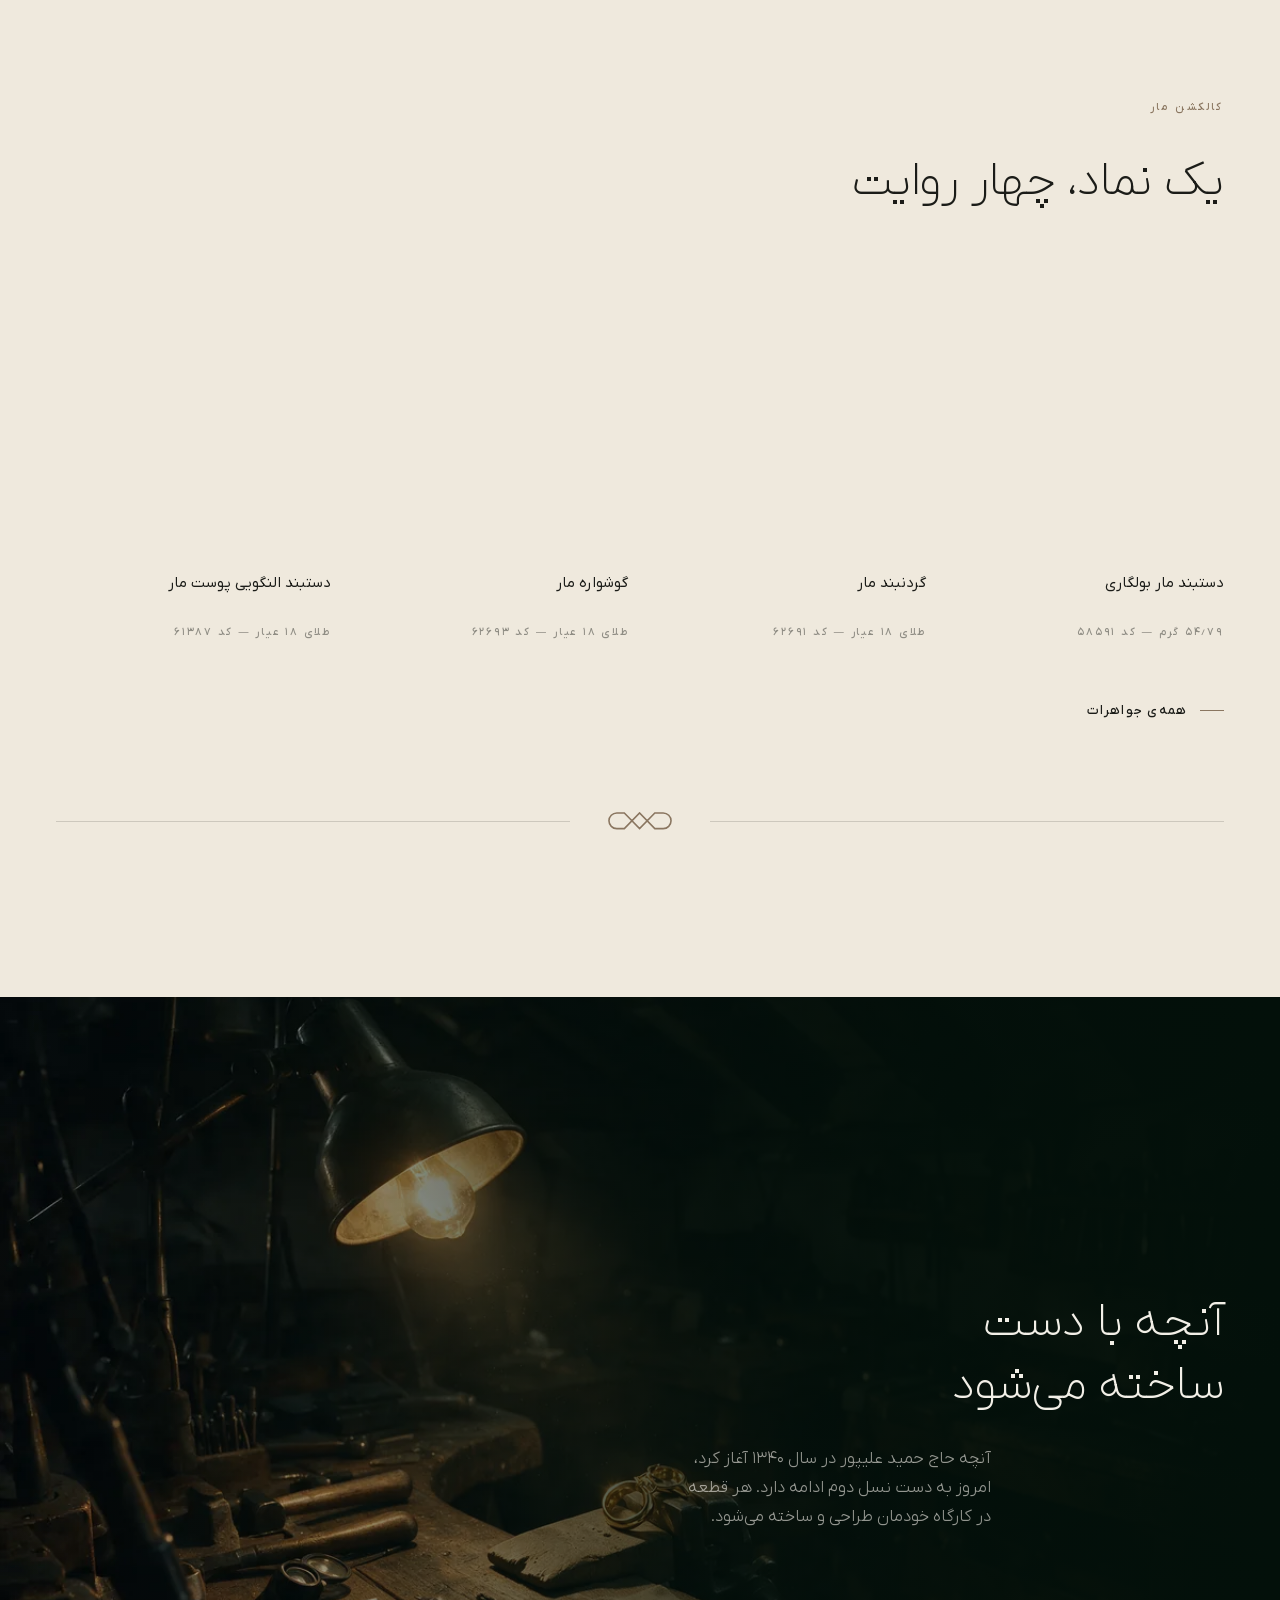
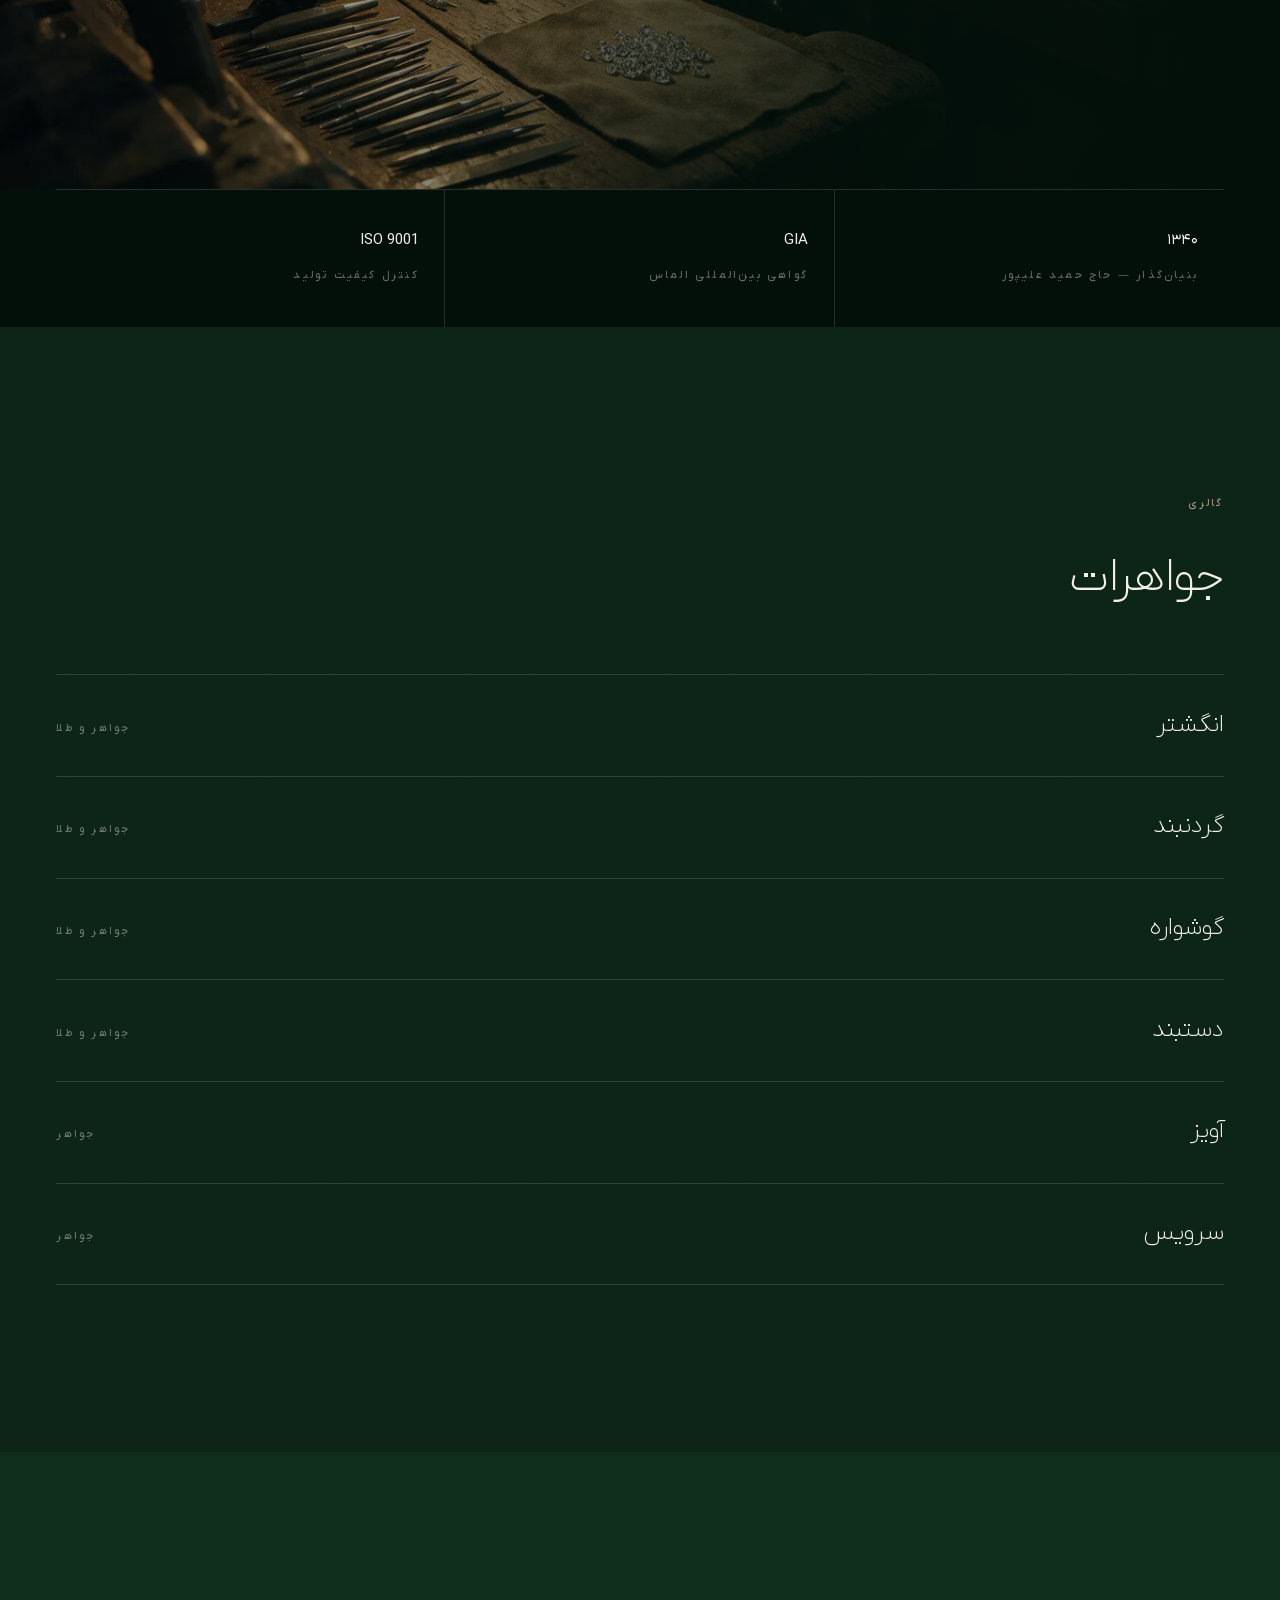
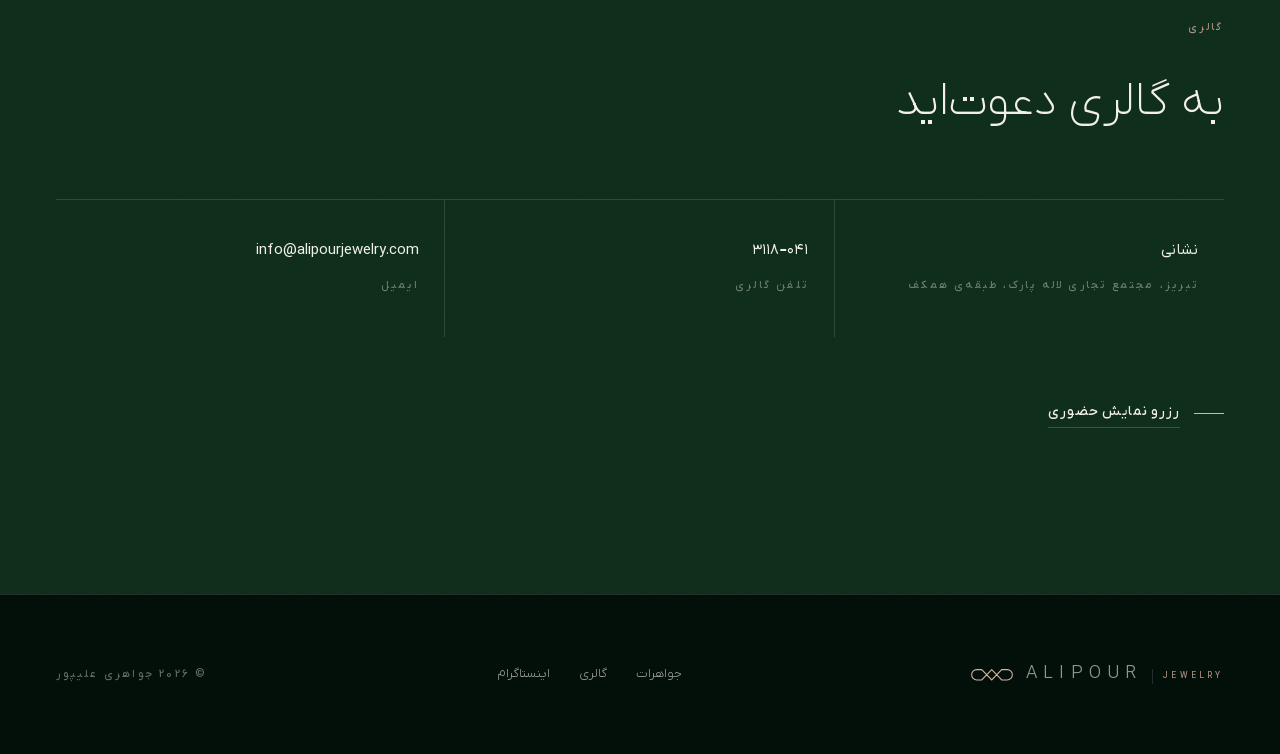
==== commit 6d95bae0: "PWA + the house mark Installable to the home screen on iOS and Android, and works offline.  The mark" ====
--- a/index.html
+++ b/index.html
@@ -13,6 +13,13 @@
 <link rel="icon" href="assets/img/favicon.svg" type="image/svg+xml">
 <link rel="preload" as="font" type="font/woff2" href="assets/fonts/IRANYekanXFaNum-VF.woff2" crossorigin>
 <link rel="preload" as="image" href="assets/frames/lg/119.webp">
+<link rel="manifest" href="manifest.webmanifest">
+<link rel="apple-touch-icon" href="assets/icon/apple-touch-icon.png">
+<meta name="apple-mobile-web-app-capable" content="yes">
+<meta name="mobile-web-app-capable" content="yes">
+<meta name="apple-mobile-web-app-status-bar-style" content="black-translucent">
+<meta name="apple-mobile-web-app-title" content="علیپور">
+<meta name="application-name" content="علیپور">
 <link rel="stylesheet" href="css/app.css">
 </head>
 <body>
@@ -21,13 +28,14 @@
 
 <header class="nav">
   <div class="wrap nav__in">
-    <a class="mark" href="#top">ALIPOUR<span>JEWELRY</span></a>
+    <a class="logo" href="#top" aria-label="جواهری علیپور"><svg class="logo__mark" viewBox="0 0 149 42" aria-hidden="true"><path fill="none" stroke="currentColor" stroke-width="3.7" stroke-linejoin="miter" stroke-miterlimit="10" d="M20.5 2.2 H38 L73.5 38.8 L109 2.2 H128.5 A18.3 18.3 0 0 1 128.5 38.8 H109 L73.5 2.2 L38 38.8 H20.5 A18.3 18.3 0 0 1 20.5 2.2 Z"/></svg><span class="logo__txt"><b>ALIPOUR</b><i>JEWELRY</i></span></a>
     <button class="navbtn" data-menu aria-expanded="false">فهرست</button>
   </div>
 </header>
 
 <div class="menu" role="dialog" aria-label="فهرست" aria-hidden="true">
   <button class="menu__x" data-menu-close>بستن</button>
+  <span class="logo logo--stack menu__logo" aria-hidden="true"><svg class="logo__mark" viewBox="0 0 149 42" aria-hidden="true"><path fill="none" stroke="currentColor" stroke-width="3.7" stroke-linejoin="miter" stroke-miterlimit="10" d="M20.5 2.2 H38 L73.5 38.8 L109 2.2 H128.5 A18.3 18.3 0 0 1 128.5 38.8 H109 L73.5 2.2 L38 38.8 H20.5 A18.3 18.3 0 0 1 20.5 2.2 Z"/></svg></span>
   <a href="#serpent">کالکشن مار</a>
   <a href="products.html">جواهرات</a>
   <a href="#atelier">کارگاه</a>
@@ -135,6 +143,8 @@
     <p style="margin-top:clamp(34px,4vw,56px)" data-rv>
       <a class="lnk" href="products.html">همه‌ی جواهرات</a>
     </p>
+
+    <div class="markrule" style="margin-top:clamp(56px,7vw,110px)" data-rv><svg viewBox="0 0 149 42" aria-hidden="true"><path fill="none" stroke="currentColor" stroke-width="3.7" stroke-linejoin="miter" stroke-miterlimit="10" d="M20.5 2.2 H38 L73.5 38.8 L109 2.2 H128.5 A18.3 18.3 0 0 1 128.5 38.8 H109 L73.5 2.2 L38 38.8 H20.5 A18.3 18.3 0 0 1 20.5 2.2 Z"/></svg></div>
   </div>
 </section>
 
@@ -204,7 +214,7 @@
 
 <footer class="foot">
   <div class="wrap foot__in">
-    <a class="mark" href="#top" style="font-size:15px">ALIPOUR<span>JEWELRY</span></a>
+    <a class="logo" href="#top" aria-label="جواهری علیپور"><svg class="logo__mark" viewBox="0 0 149 42" aria-hidden="true"><path fill="none" stroke="currentColor" stroke-width="3.7" stroke-linejoin="miter" stroke-miterlimit="10" d="M20.5 2.2 H38 L73.5 38.8 L109 2.2 H128.5 A18.3 18.3 0 0 1 128.5 38.8 H109 L73.5 2.2 L38 38.8 H20.5 A18.3 18.3 0 0 1 20.5 2.2 Z"/></svg><span class="logo__txt"><b>ALIPOUR</b><i>JEWELRY</i></span></a>
     <nav aria-label="پیوندها">
       <a href="products.html">جواهرات</a>
       <a href="#visit">گالری</a>
@@ -214,6 +224,14 @@
   </div>
 </footer>
 
+
+<div class="install" role="dialog" aria-label="افزودن به صفحه‌ی اصلی" hidden>
+  <svg viewBox="0 0 149 42" aria-hidden="true"><path fill="none" stroke="currentColor" stroke-width="3.7" stroke-linejoin="miter" stroke-miterlimit="10" d="M20.5 2.2 H38 L73.5 38.8 L109 2.2 H128.5 A18.3 18.3 0 0 1 128.5 38.8 H109 L73.5 2.2 L38 38.8 H20.5 A18.3 18.3 0 0 1 20.5 2.2 Z"/></svg>
+  <p><b>افزودن به صفحه‌ی اصلی</b>علیپور را مثل یک اپلیکیشن باز کنید.</p>
+  <button data-install>افزودن</button>
+  <button class="x" data-install-close aria-label="بستن">×</button>
+</div>
+
 <script src="js/app.js" defer></script>
 <script src="js/jewel.js" defer></script>
 </body>
--- a/css/app.css
+++ b/css/app.css
@@ -162,10 +162,10 @@
   padding-block:.42em;border-bottom:1px solid var(--hair);
   opacity:0;transform:translateY(20px)}
 .menu.open a{opacity:1;transform:none;transition:opacity .7s var(--ease),transform .7s var(--ease)}
-.menu.open a:nth-child(2){transition-delay:.06s}
-.menu.open a:nth-child(3){transition-delay:.12s}
-.menu.open a:nth-child(4){transition-delay:.18s}
-.menu.open a:nth-child(5){transition-delay:.24s}
+.menu.open a:nth-of-type(1){transition-delay:.06s}
+.menu.open a:nth-of-type(2){transition-delay:.12s}
+.menu.open a:nth-of-type(3){transition-delay:.18s}
+.menu.open a:nth-of-type(4){transition-delay:.24s}
 .menu__x{position:absolute;inset-block-start:22px;inset-inline-end:var(--gut);
   font-size:12px;letter-spacing:.18em;font-variation-settings:'wght' 500}
 
@@ -428,3 +428,66 @@
 
 /* the canvas fills the aspect-locked .jewel box */
 .jewel__canvas{position:absolute;inset:0;width:100%;height:100%}
+
+/* ==========================================================================
+   THE MARK — Alipour's lemniscate lockup
+   Rebuilt as vector from the house artwork so it stays crisp at any size.
+   Stroke is currentColor, so the lockup inverts with the band it sits on.
+   ========================================================================== */
+/* the lockup is a Latin construction — mark leads, wordmark follows —
+   so it sets LTR internally even though the page is RTL */
+.logo{display:inline-flex;align-items:center;gap:13px;color:var(--bone);direction:ltr}
+.logo__mark{width:42px;height:auto;flex:none;color:var(--metal);
+  transition:color .5s var(--ease)}
+.logo__txt{display:inline-flex;align-items:baseline;gap:10px;
+  font-family:'YekanLat',sans-serif;direction:ltr}
+.logo__txt b{font-size:18px;font-variation-settings:'wght' 300;letter-spacing:.34em;font-weight:400}
+.logo__txt i{font-style:normal;font-size:8.5px;font-variation-settings:'wght' 500;
+  letter-spacing:.38em;color:var(--metal-dim);
+  padding-inline-start:10px;border-inline-start:1px solid var(--hair)}
+.logo:hover .logo__mark{color:var(--metal-dim)}
+
+/* stacked lockup — the house arrangement: mark, wordmark, JEWELRY */
+.logo--stack{flex-direction:column;gap:14px}
+.logo--stack .logo__mark{width:84px}
+.logo--stack .logo__txt{flex-direction:column;align-items:center;gap:8px}
+.logo--stack .logo__txt i{border-inline-start:0;padding-inline-start:0}
+
+/* the nav flips the lockup to ink over paper bands */
+.nav.onpaper .logo{color:var(--paper-ink)}
+.nav.onpaper .logo__mark{color:#8a7660}
+.nav.onpaper .logo__txt i{color:#8a7660;border-inline-start-color:rgba(27,28,24,.2)}
+
+/* the mark as a rule ornament between bands */
+.markrule{display:flex;align-items:center;gap:clamp(18px,3vw,40px)}
+.markrule::before,.markrule::after{content:'';flex:1;height:1px;background:var(--hair)}
+.markrule svg{width:clamp(44px,5vw,68px);height:auto;color:var(--metal-dim);flex:none}
+.band--paper .markrule::before,.band--paper .markrule::after{background:rgba(27,28,24,.16)}
+.band--paper .markrule svg{color:#8a7660}
+
+/* the mark heads the full-screen menu */
+.menu__logo{margin-bottom:clamp(30px,5vh,58px)}
+.menu__logo .logo__mark{width:58px}
+
+@media (max-width:600px){
+  .logo__mark{width:34px}
+  .logo__txt b{font-size:15px;letter-spacing:.3em}
+  .logo__txt i{font-size:7.5px}
+}
+
+/* ---------- INSTALL PROMPT ---------- */
+.install{
+  position:fixed;z-index:80;inset-inline:var(--gut);inset-block-end:calc(var(--gut) * .8);
+  margin-inline:auto;max-width:440px;
+  display:none;align-items:center;gap:16px;
+  padding:14px 18px;background:rgba(3,16,10,.92);backdrop-filter:blur(18px);
+  -webkit-backdrop-filter:blur(18px);border:1px solid var(--hair);
+  transform:translateY(16px);opacity:0;transition:opacity .6s var(--ease),transform .6s var(--ease);
+}
+.install.show{display:flex;opacity:1;transform:none}
+.install svg{width:38px;height:auto;color:var(--metal);flex:none}
+.install p{flex:1;font-size:13px;line-height:1.6;color:var(--bone-6)}
+.install b{display:block;color:var(--bone);font-variation-settings:'wght' 400;font-size:14px}
+.install button{font-size:12px;font-variation-settings:'wght' 500;letter-spacing:.12em;
+  color:var(--metal);white-space:nowrap}
+.install .x{color:var(--bone-4);font-size:16px;line-height:1}
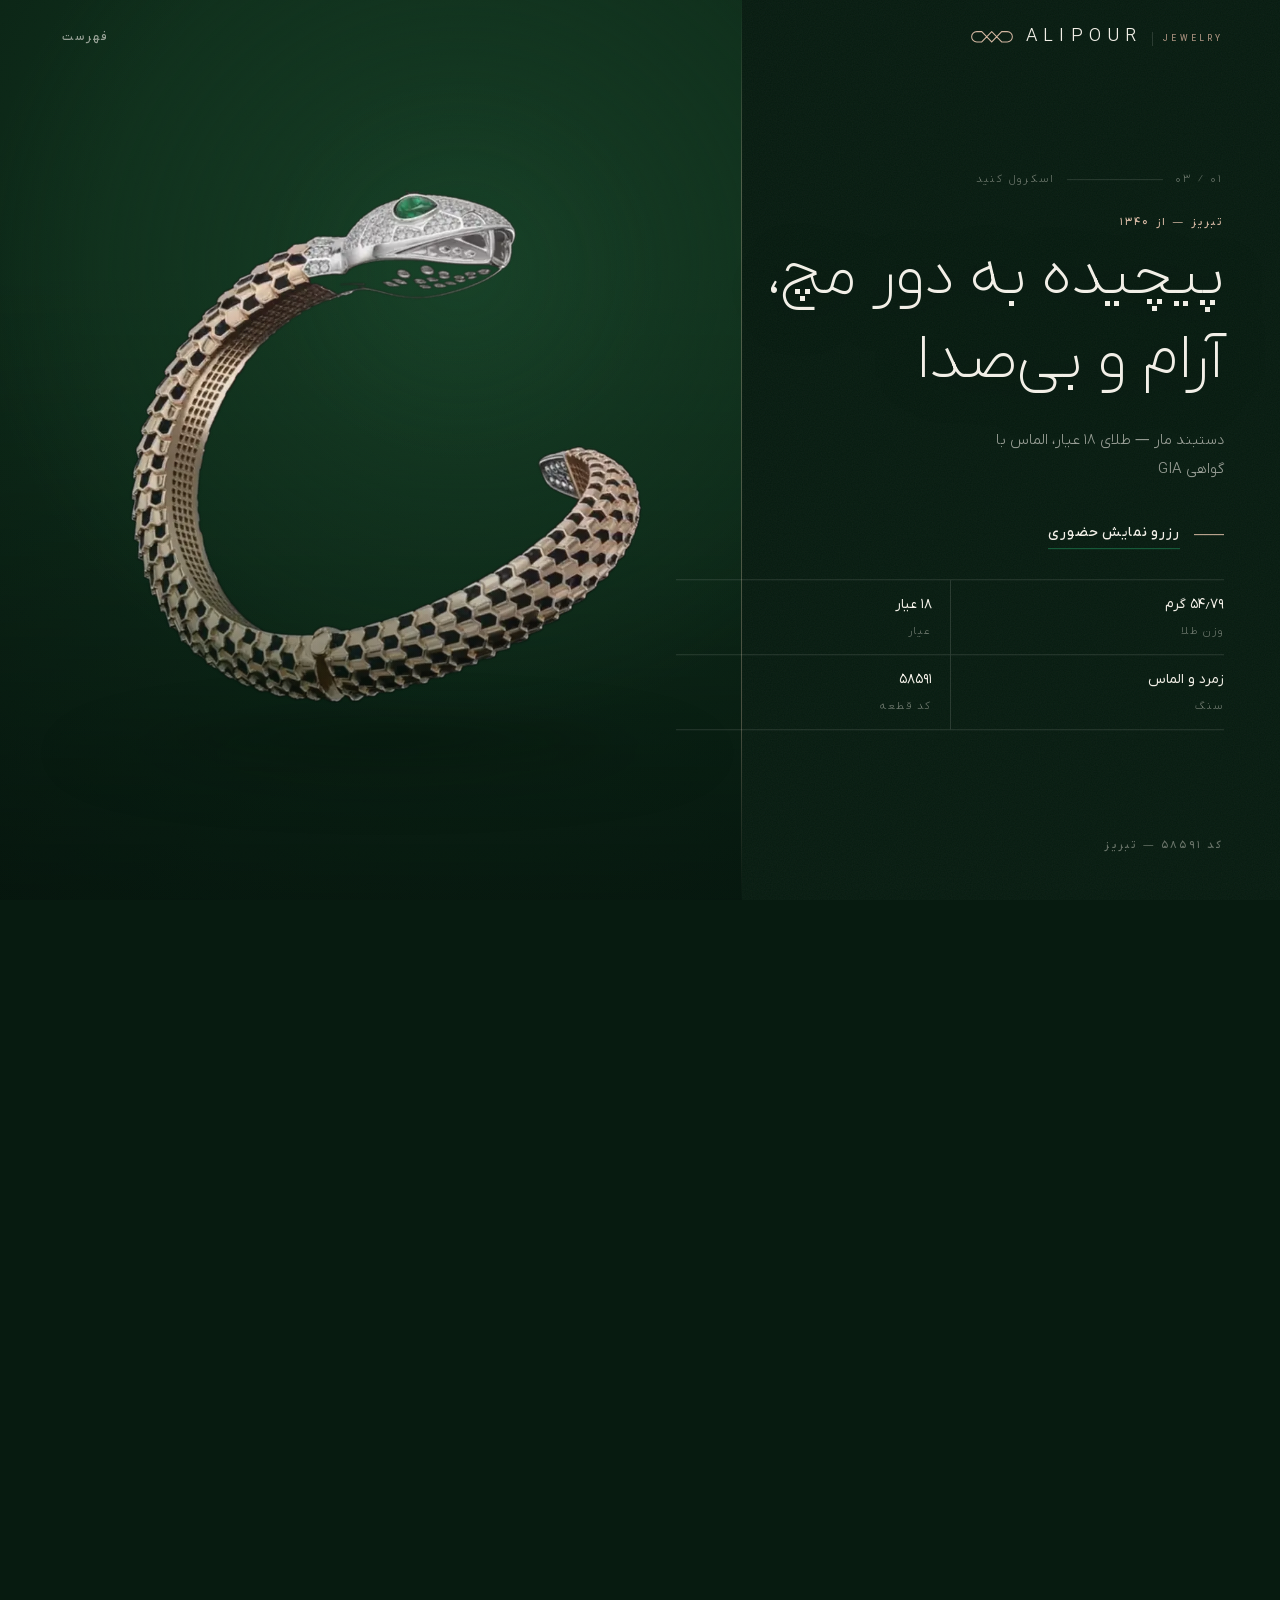
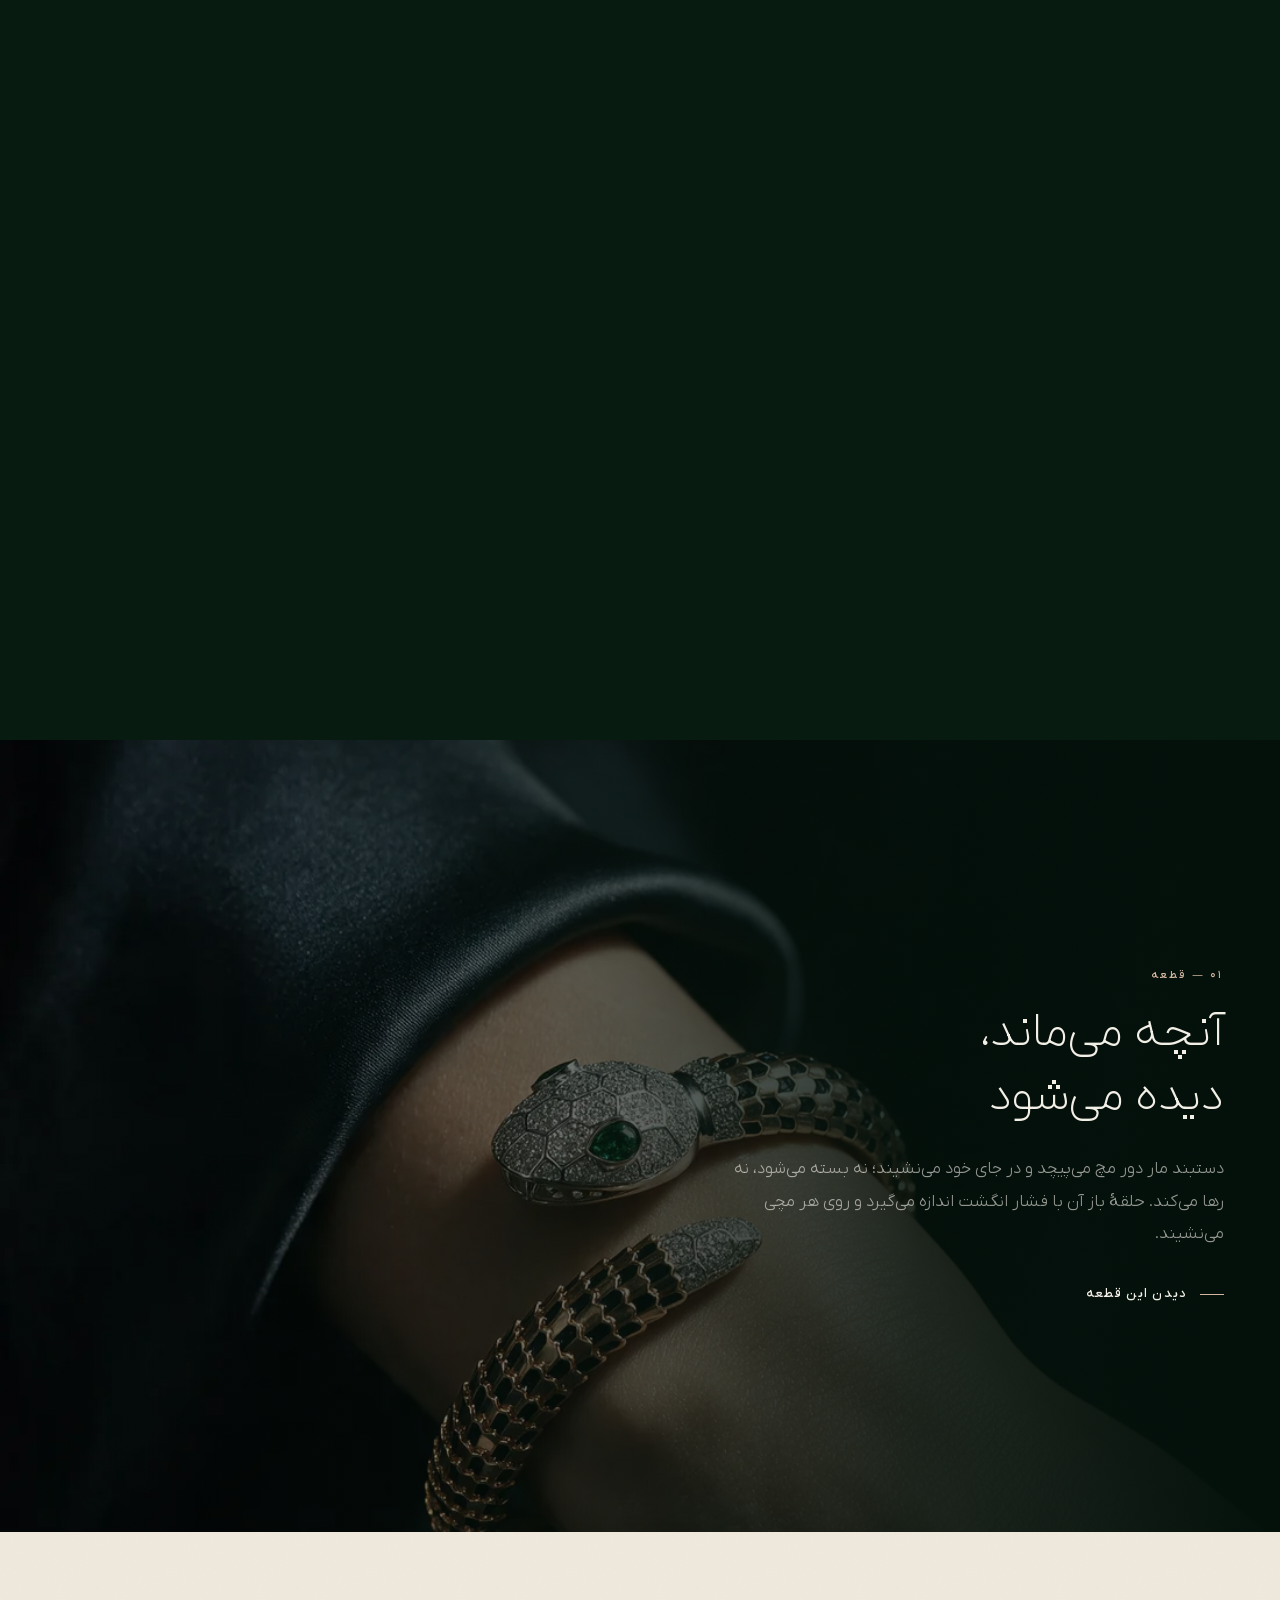
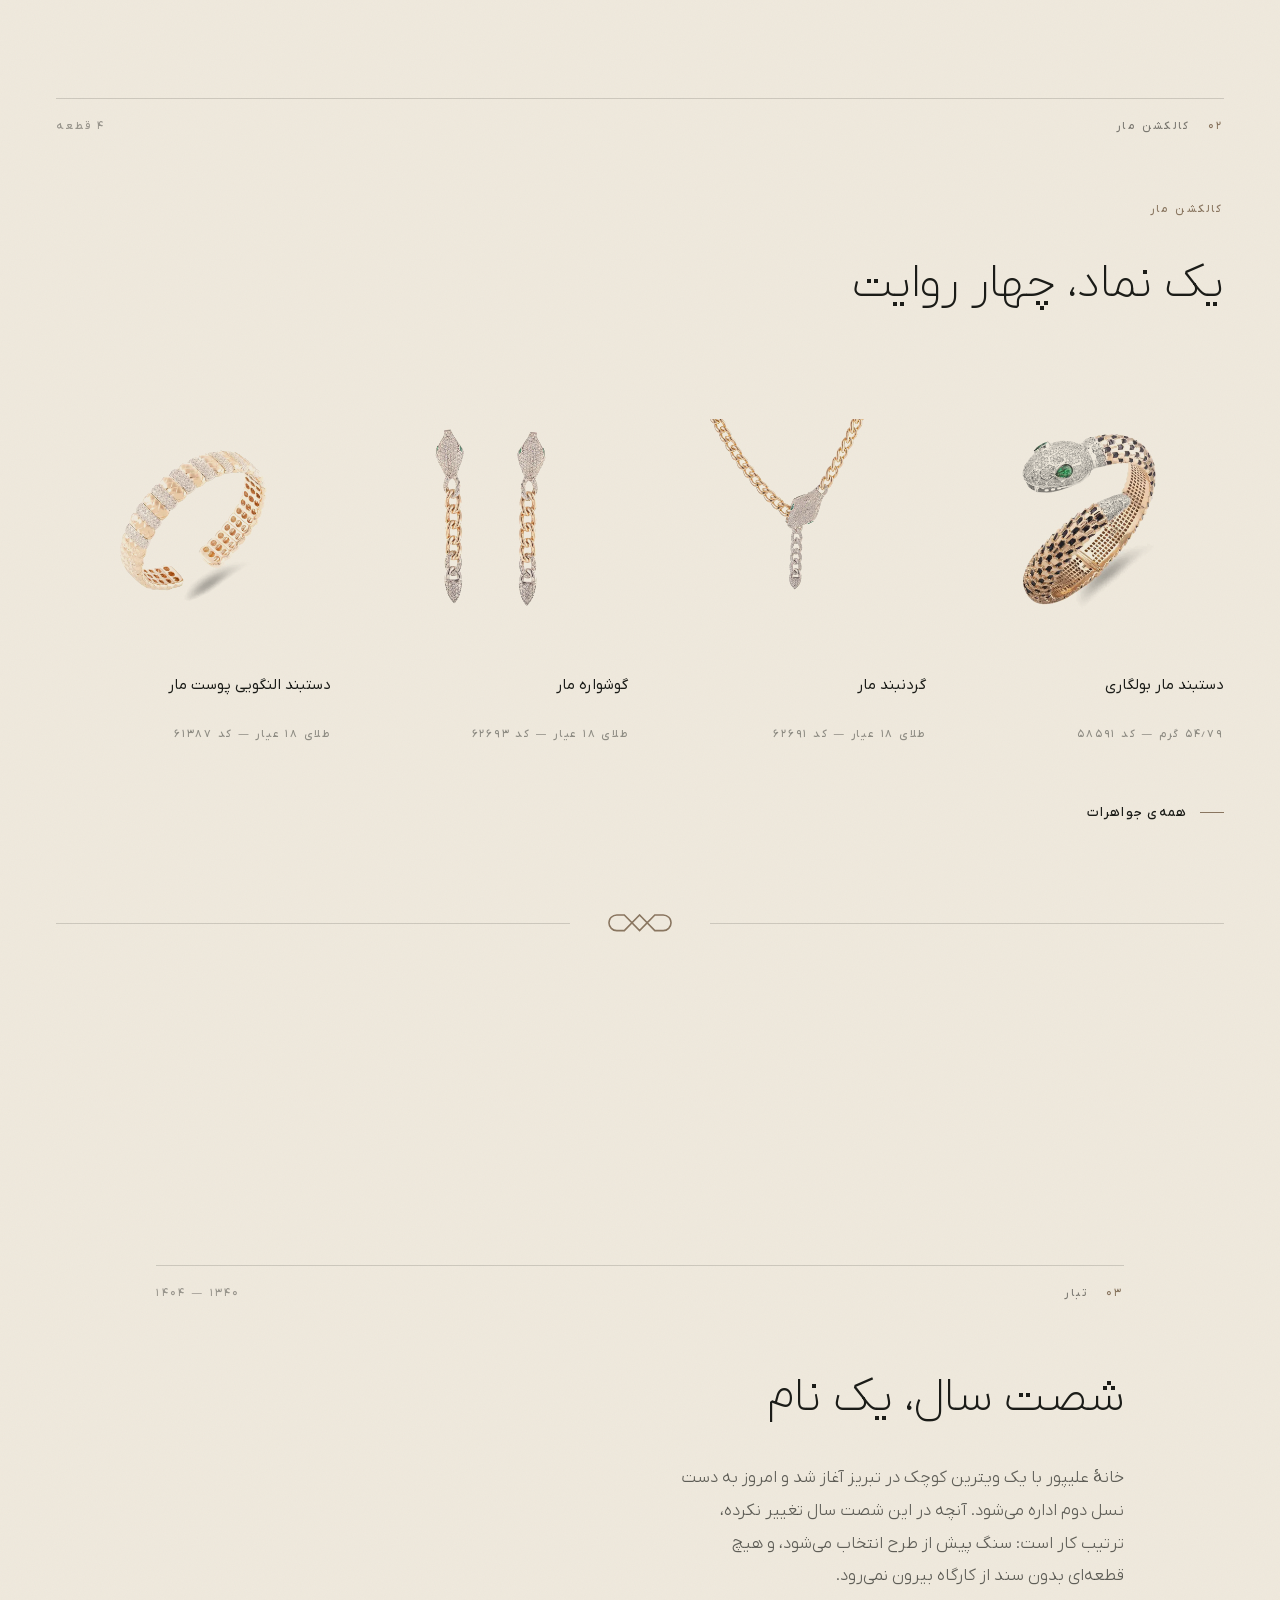
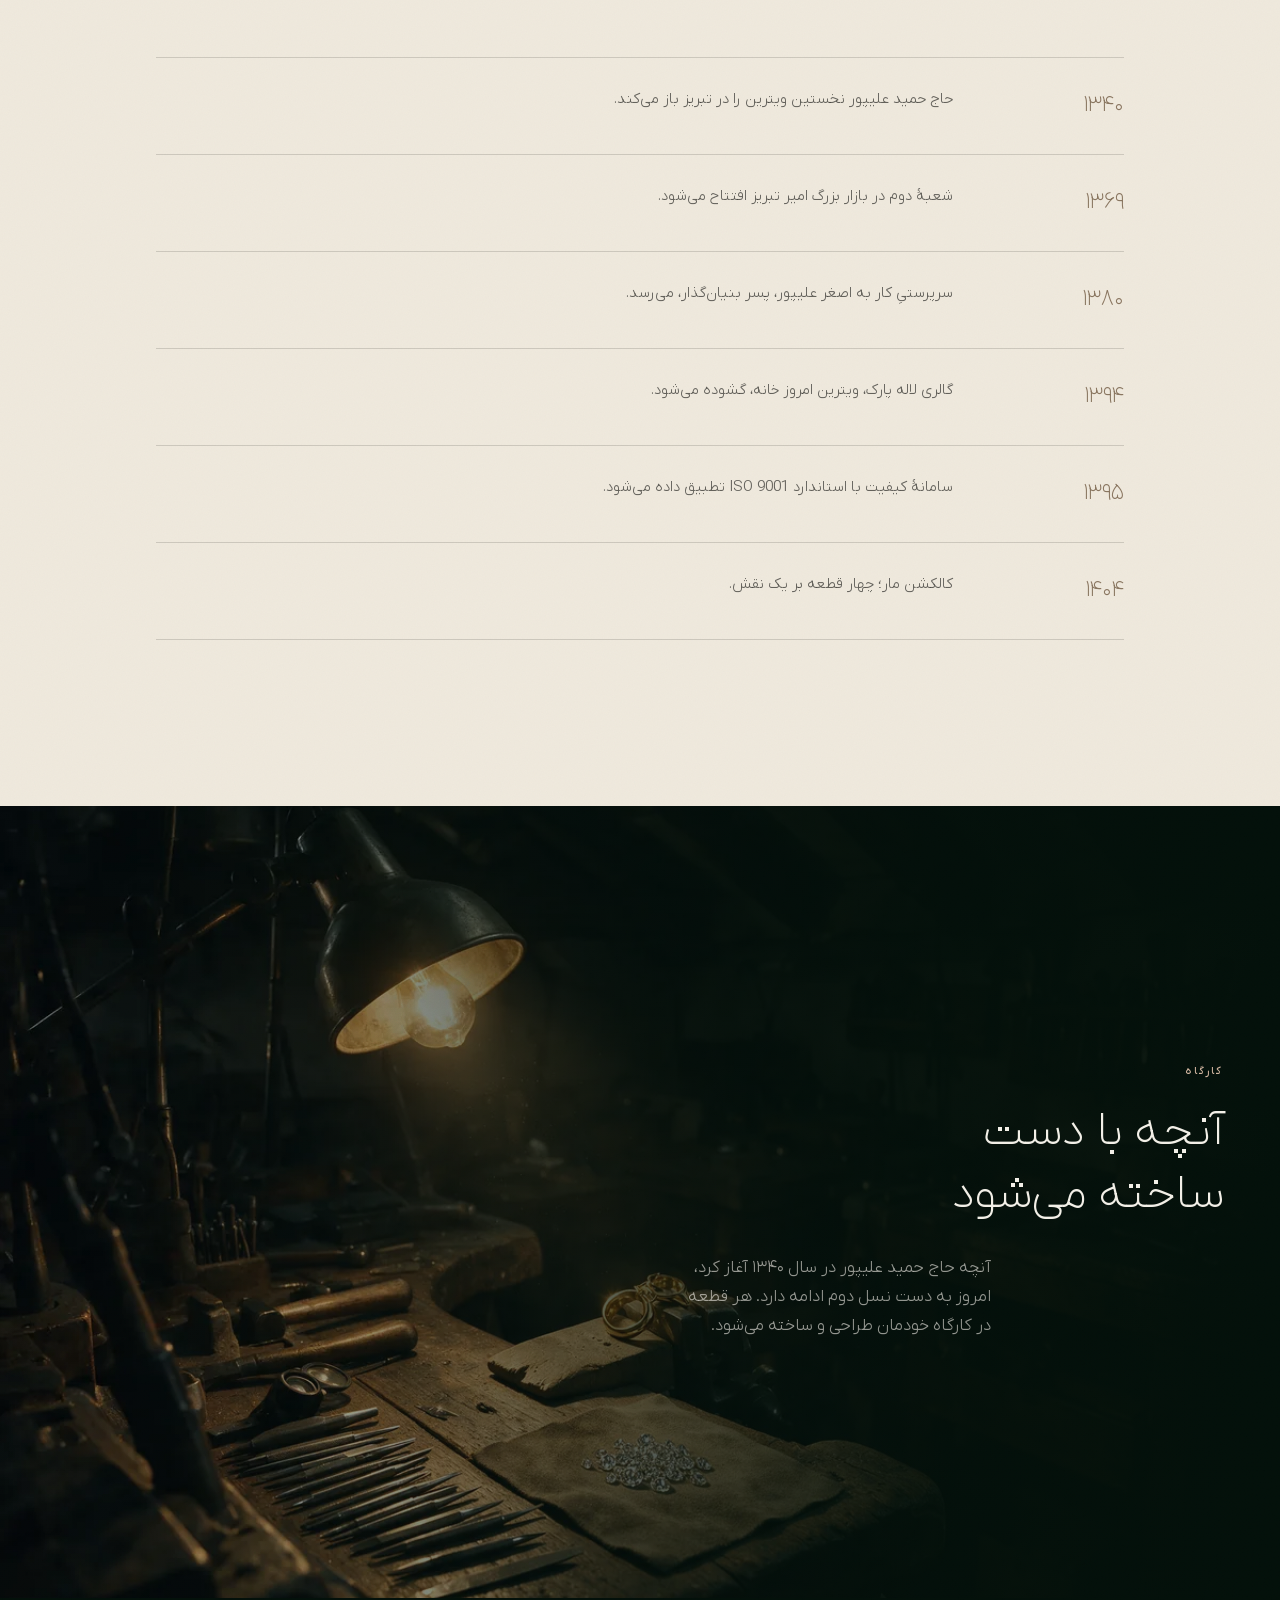
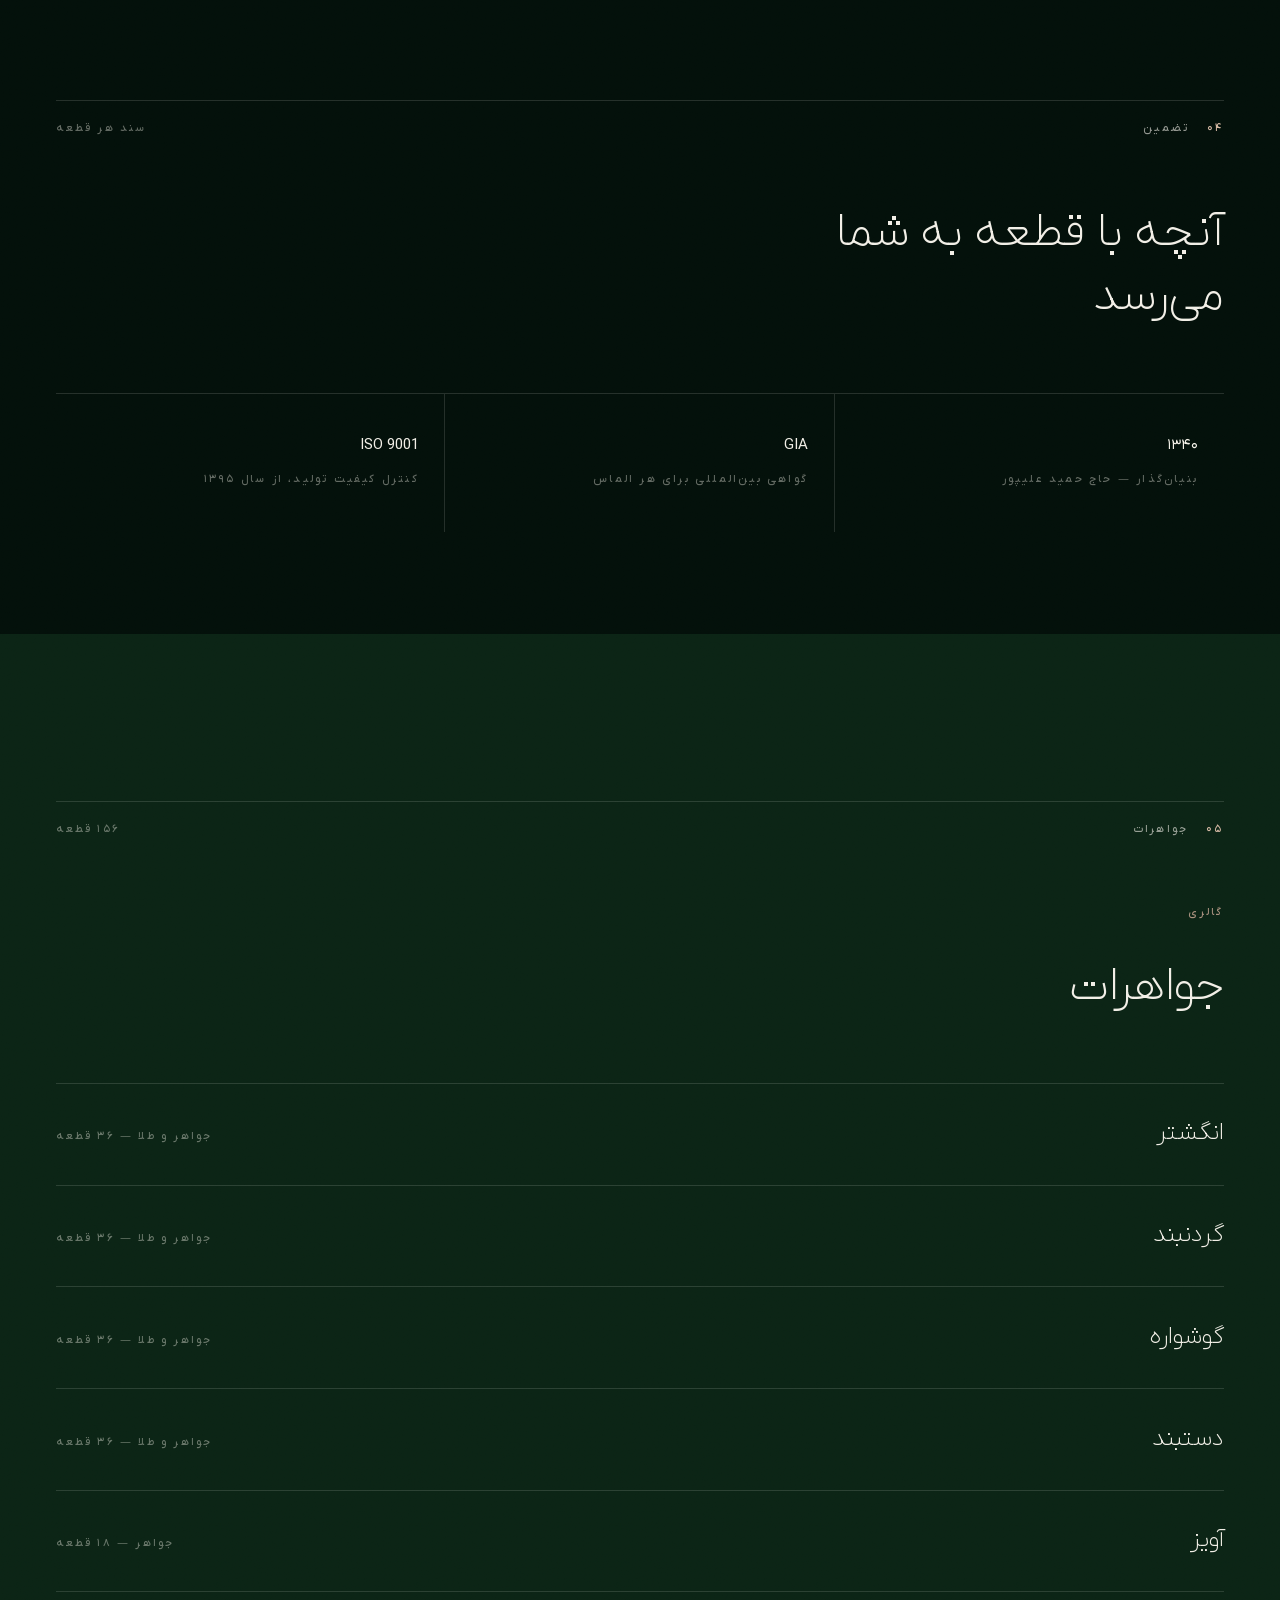
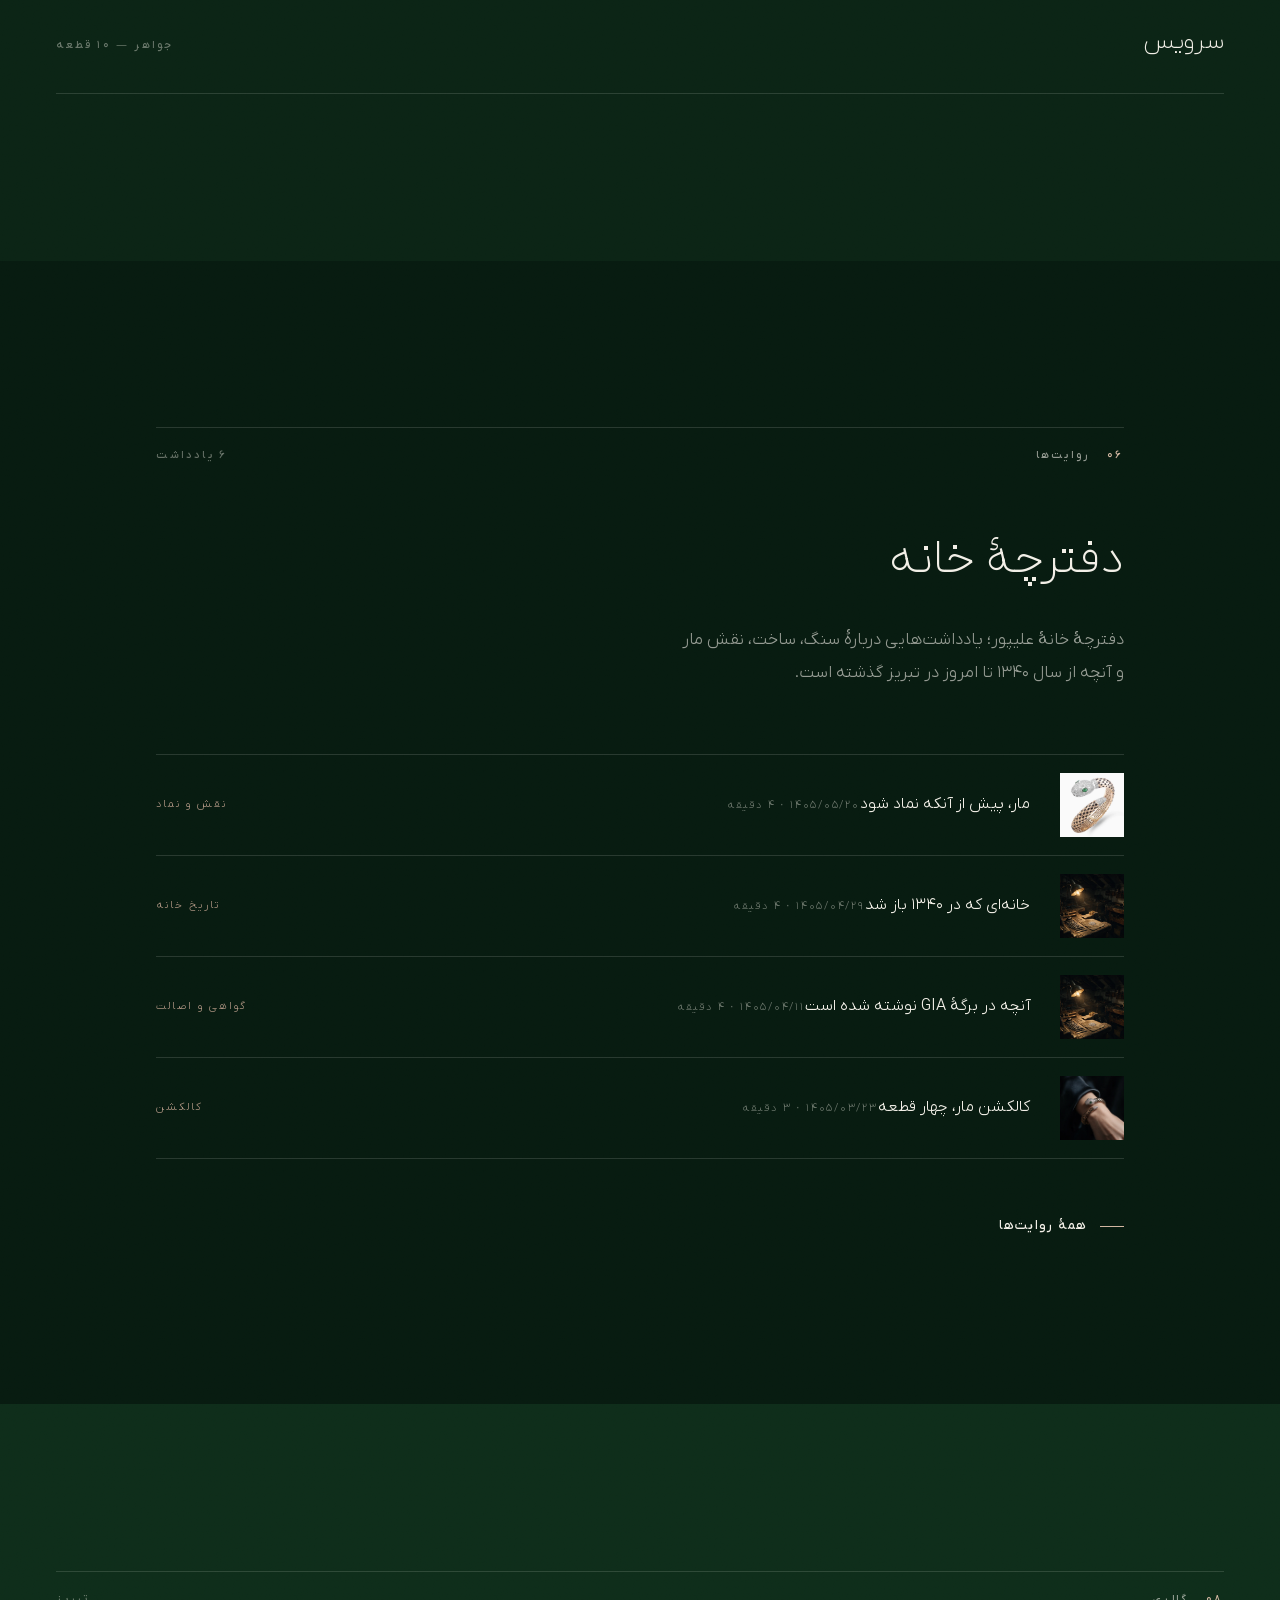
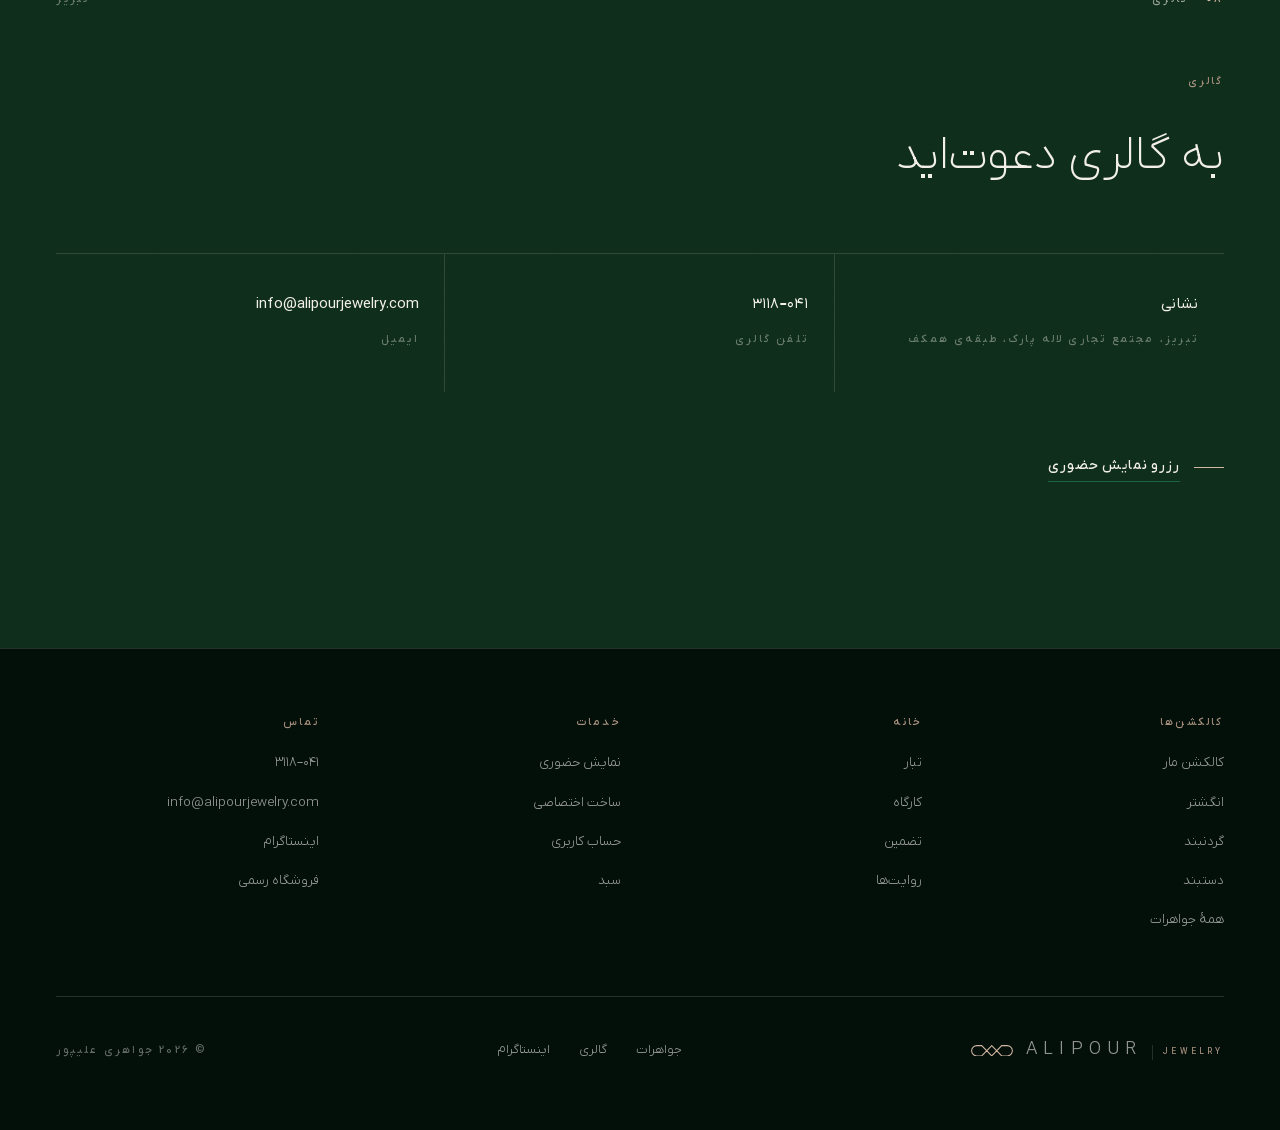
==== commit 4e835bc4: "App shell: iOS tab bar, safe areas, journal, bag, account Standalone layout - The reported bug: inst" ====
--- a/index.html
+++ b/index.html
@@ -66,10 +66,18 @@
 
       <div class="hero__type">
         <div class="beat beat--1 on" data-from="0" data-to="0.36">
+          <span class="beats"><b data-beat-n>۰۱ ⁄ ۰۳</b><i></i><span>اسکرول کنید</span></span>
           <span class="micro hero__eyebrow">تبریز — از ۱۳۴۰</span>
           <h1>پیچیده به دور مچ،<br>آرام و بی‌صدا</h1>
           <p class="hero__sub">دستبند مار — طلای ۱۸ عیار، الماس با گواهی <span class="lat">GIA</span></p>
           <a class="cta" href="#visit"><u>رزرو نمایش حضوری</u></a>
+
+          <div class="spec hero__spec">
+            <div><b>۵۴٫۷۹ گرم</b><u>وزن طلا</u></div>
+            <div><b>۱۸ عیار</b><u>عیار</u></div>
+            <div><b>زمرد و الماس</b><u>سنگ</u></div>
+            <div><b>۵۸۵۹۱</b><u>کد قطعه</u></div>
+          </div>
         </div>
 
         <div class="beat beat--2" data-from="0.36" data-to="0.68">
@@ -85,6 +93,13 @@
         </div>
       </div>
 
+      <div class="strip" aria-label="مشخصات قطعه">
+        <div><b>۵۴٫۷۹ گرم</b><u>وزن طلا</u></div>
+        <div><b>۱۸ عیار</b><u>عیار</u></div>
+        <div><b>زمرد</b><u>سنگ چشم</u></div>
+        <div><b>الماس — <span class="lat">GIA</span></b><u>گواهی</u></div>
+        <div><b>۵۸۵۹۱</b><u>کد قطعه</u></div>
+      </div>
       <p class="micro ledger">کد ۵۸۵۹۱ — تبریز</p>
     </div>
   </div>
@@ -96,7 +111,15 @@
   <div class="bleed__scrim" aria-hidden="true"></div>
   <div class="wrap">
     <div class="bleed__copy">
+      <span class="micro" style="color:var(--metal);display:block;margin-bottom:18px" data-rv>۰۱ — قطعه</span>
       <h2 class="d2" data-rv>آنچه می‌ماند،<br>دیده می‌شود</h2>
+      <p class="lead" data-rv style="margin-top:24px">
+        دستبند مار دور مچ می‌پیچد و در جای خود می‌نشیند؛ نه بسته می‌شود، نه رها می‌کند.
+        حلقهٔ باز آن با فشار انگشت اندازه می‌گیرد و روی هر مچی می‌نشیند.
+      </p>
+      <p style="margin-top:26px" data-rv>
+        <a class="lnk" href="https://alipourjewelry.com/product-%D8%AF%D8%B3%D8%AA%D8%A8%D9%86%D8%AF-%D9%85%D8%A7%D8%B1-%D8%A8%D9%88%D9%84%DA%AF%D8%A7%D8%B1%DB%8C/58591" target="_blank" rel="noopener">دیدن این قطعه</a>
+      </p>
     </div>
   </div>
 </section>
@@ -104,6 +127,7 @@
 <!-- ══════════════════ کالکشن مار — paper ══════════════════ -->
 <section class="band band--paper grain" id="serpent">
   <div class="wrap">
+    <div class="chapter" data-rv><b>۰۲</b><span>کالکشن مار</span><i>۴ قطعه</i></div>
     <div class="head">
       <span class="kick" data-rv>کالکشن مار</span>
       <h2 class="d2" data-rv>یک نماد، چهار روایت</h2>
@@ -148,6 +172,30 @@
   </div>
 </section>
 
+
+<!-- ══════════════════ تبار ══════════════════ -->
+<section class="band band--paper grain" id="lineage">
+  <div class="wrap wrap--read">
+    <div class="chapter" data-rv><b>۰۳</b><span>تبار</span><i>۱۳۴۰ — ۱۴۰۴</i></div>
+    <div class="head">
+      <h2 class="d2" data-rv>شصت سال، یک نام</h2>
+      <p class="lead" data-rv style="margin-top:18px">
+        خانهٔ علیپور با یک ویترین کوچک در تبریز آغاز شد و امروز به دست نسل دوم اداره می‌شود.
+        آنچه در این شصت سال تغییر نکرده، ترتیب کار است: سنگ پیش از طرح انتخاب می‌شود،
+        و هیچ قطعه‌ای بدون سند از کارگاه بیرون نمی‌رود.
+      </p>
+    </div>
+    <div class="tl stag" data-rv>
+      <div><span class="tl__y">۱۳۴۰</span><span class="tl__b">حاج حمید علیپور نخستین ویترین را در تبریز باز می‌کند.</span></div>
+      <div><span class="tl__y">۱۳۶۹</span><span class="tl__b">شعبهٔ دوم در بازار بزرگ امیر تبریز افتتاح می‌شود.</span></div>
+      <div><span class="tl__y">۱۳۸۰</span><span class="tl__b">سرپرستیِ کار به اصغر علیپور، پسر بنیان‌گذار، می‌رسد.</span></div>
+      <div><span class="tl__y">۱۳۹۴</span><span class="tl__b">گالری لاله پارک، ویترین امروز خانه، گشوده می‌شود.</span></div>
+      <div><span class="tl__y">۱۳۹۵</span><span class="tl__b">سامانهٔ کیفیت با استاندارد <span class="lat">ISO 9001</span> تطبیق داده می‌شود.</span></div>
+      <div><span class="tl__y">۱۴۰۴</span><span class="tl__b">کالکشن مار؛ چهار قطعه بر یک نقش.</span></div>
+    </div>
+  </div>
+</section>
+
 <!-- ══════════════════ کارگاه ══════════════════ -->
 <section class="bleed bleed--atelier grain" id="atelier">
   <img src="assets/img/atelier.webp" alt="کارگاه ساخت جواهری علیپور" loading="lazy">
@@ -164,37 +212,78 @@
   </div>
 </section>
 
-<div class="band band--ink" style="padding-block:0">
-  <div class="wrap">
-    <div class="facts">
+<section class="band band--ink grain" id="assurance" style="padding-block:clamp(64px,8vw,110px)">
+  <div class="wrap">
+    <div class="chapter" data-rv><b>۰۴</b><span>تضمین</span><i>سند هر قطعه</i></div>
+    <div class="head">
+      <h2 class="d2" data-rv>آنچه با قطعه به شما می‌رسد</h2>
+    </div>
+    <div class="facts stag" data-rv>
       <div><b>۱۳۴۰</b><span class="micro faint">بنیان‌گذار — حاج حمید علیپور</span></div>
-      <div><b><span class="lat">GIA</span></b><span class="micro faint">گواهی بین‌المللی الماس</span></div>
-      <div><b><span class="lat">ISO 9001</span></b><span class="micro faint">کنترل کیفیت تولید</span></div>
-    </div>
-  </div>
-</div>
+      <div><b><span class="lat">GIA</span></b><span class="micro faint">گواهی بین‌المللی برای هر الماس</span></div>
+      <div><b><span class="lat">ISO 9001</span></b><span class="micro faint">کنترل کیفیت تولید، از سال ۱۳۹۵</span></div>
+    </div>
+  </div>
+</section>
 
 <!-- ══════════════════ جواهرات — index ══════════════════ -->
 <section class="band band--field grain" id="pieces">
   <div class="wrap">
+    <div class="chapter" data-rv><b>۰۵</b><span>جواهرات</span><i>۱۵۶ قطعه</i></div>
     <div class="head">
       <span class="kick" data-rv>گالری</span>
       <h2 class="d2" data-rv>جواهرات</h2>
     </div>
     <nav class="idx stag" data-rv aria-label="دسته‌بندی‌ها">
-      <a href="products.html#ring"><span class="idx__n">انگشتر</span><span class="idx__c">جواهر و طلا</span></a>
-      <a href="products.html#necklace"><span class="idx__n">گردنبند</span><span class="idx__c">جواهر و طلا</span></a>
-      <a href="products.html#earring"><span class="idx__n">گوشواره</span><span class="idx__c">جواهر و طلا</span></a>
-      <a href="products.html#bracelet"><span class="idx__n">دستبند</span><span class="idx__c">جواهر و طلا</span></a>
-      <a href="products.html#pendant"><span class="idx__n">آویز</span><span class="idx__c">جواهر</span></a>
-      <a href="products.html#set"><span class="idx__n">سرویس</span><span class="idx__c">جواهر</span></a>
+      <a href="products.html#ring"><span class="idx__n">انگشتر</span><span class="idx__c">جواهر و طلا — ۳۶ قطعه</span></a>
+      <a href="products.html#necklace"><span class="idx__n">گردنبند</span><span class="idx__c">جواهر و طلا — ۳۶ قطعه</span></a>
+      <a href="products.html#earring"><span class="idx__n">گوشواره</span><span class="idx__c">جواهر و طلا — ۳۶ قطعه</span></a>
+      <a href="products.html#bracelet"><span class="idx__n">دستبند</span><span class="idx__c">جواهر و طلا — ۳۶ قطعه</span></a>
+      <a href="products.html#pendant"><span class="idx__n">آویز</span><span class="idx__c">جواهر — ۱۸ قطعه</span></a>
+      <a href="products.html#set"><span class="idx__n">سرویس</span><span class="idx__c">جواهر — ۱۰ قطعه</span></a>
     </nav>
+  </div>
+</section>
+
+
+<!-- ══════════════════ روایت‌ها ══════════════════ -->
+<section class="band band--board grain" id="notes">
+  <div class="wrap wrap--read">
+    <div class="chapter" data-rv><b>۰۶</b><span>روایت‌ها</span><i>6 یادداشت</i></div>
+    <div class="head">
+      <h2 class="d2" data-rv>دفترچهٔ خانه</h2>
+      <p class="lead" data-rv style="margin-top:18px">دفترچهٔ خانهٔ علیپور؛ یادداشت‌هایی دربارهٔ سنگ، ساخت، نقش مار و آنچه از سال ۱۳۴۰ تا امروز در تبریز گذشته است.</p>
+    </div>
+    <div class="notes stag" data-rv>
+      <a href="blog-serpent-in-persian-art.html">
+        <span class="notes__m"><img loading="lazy" src="assets/img/p/58591.webp" alt=""></span>
+        <span><span class="notes__t">مار، پیش از آنکه نماد شود</span><span class="notes__d">۱۴۰۵/۰۵/۲۰ · 4 دقیقه</span></span>
+        <span class="notes__k">نقش و نماد</span>
+      </a>
+      <a href="blog-house-since-1340.html">
+        <span class="notes__m"><img loading="lazy" src="assets/img/atelier.webp" alt=""></span>
+        <span><span class="notes__t">خانه‌ای که در ۱۳۴۰ باز شد</span><span class="notes__d">۱۴۰۵/۰۴/۲۹ · 4 دقیقه</span></span>
+        <span class="notes__k">تاریخ خانه</span>
+      </a>
+      <a href="blog-reading-a-gia-report.html">
+        <span class="notes__m"><img loading="lazy" src="assets/img/atelier.webp" alt=""></span>
+        <span><span class="notes__t">آنچه در برگهٔ <span dir="ltr">GIA</span> نوشته شده است</span><span class="notes__d">۱۴۰۵/۰۴/۱۱ · 4 دقیقه</span></span>
+        <span class="notes__k">گواهی و اصالت</span>
+      </a>
+      <a href="blog-the-serpent-collection.html">
+        <span class="notes__m"><img loading="lazy" src="assets/img/wrist.webp" alt=""></span>
+        <span><span class="notes__t">کالکشن مار، چهار قطعه</span><span class="notes__d">۱۴۰۵/۰۳/۲۳ · 3 دقیقه</span></span>
+        <span class="notes__k">کالکشن</span>
+      </a>
+    </div>
+    <p style="margin-top:clamp(30px,4vw,50px)" data-rv><a class="lnk" href="blog.html">همهٔ روایت‌ها</a></p>
   </div>
 </section>
 
 <!-- ══════════════════ گالری ══════════════════ -->
 <section class="band band--brand grain" id="visit">
   <div class="wrap">
+    <div class="chapter" data-rv><b>۰۸</b><span>گالری</span><i>تبریز</i></div>
     <div class="head">
       <span class="kick" data-rv>گالری</span>
       <h2 class="d2" data-rv>به گالری دعوت‌اید</h2>
@@ -213,7 +302,47 @@
 </main>
 
 <footer class="foot">
-  <div class="wrap foot__in">
+  <div class="wrap">
+    <div class="sitemap">
+      <div>
+        <h4>کالکشن‌ها</h4>
+        <ul>
+          <li><a href="index.html#serpent">کالکشن مار</a></li>
+          <li><a href="products.html#ring">انگشتر</a></li>
+          <li><a href="products.html#necklace">گردنبند</a></li>
+          <li><a href="products.html#bracelet">دستبند</a></li>
+          <li><a href="products.html">همهٔ جواهرات</a></li>
+        </ul>
+      </div>
+      <div>
+        <h4>خانه</h4>
+        <ul>
+          <li><a href="index.html#lineage">تبار</a></li>
+          <li><a href="index.html#atelier">کارگاه</a></li>
+          <li><a href="index.html#assurance">تضمین</a></li>
+          <li><a href="blog.html">روایت‌ها</a></li>
+        </ul>
+      </div>
+      <div>
+        <h4>خدمات</h4>
+        <ul>
+          <li><a href="index.html#visit">نمایش حضوری</a></li>
+          <li><a href="index.html#visit">ساخت اختصاصی</a></li>
+          <li><a href="account.html">حساب کاربری</a></li>
+          <li><a href="bag.html">سبد</a></li>
+        </ul>
+      </div>
+      <div>
+        <h4>تماس</h4>
+        <ul>
+          <li><a href="tel:+984131180000">۰۴۱–۳۱۱۸</a></li>
+          <li><a class="lat" href="mailto:info@alipourjewelry.com">info@alipourjewelry.com</a></li>
+          <li><a href="https://instagram.com/alipour.jewelry" target="_blank" rel="noopener">اینستاگرام</a></li>
+          <li><a href="https://alipourjewelry.com" target="_blank" rel="noopener">فروشگاه رسمی</a></li>
+        </ul>
+      </div>
+    </div>
+  <div class="foot__in">
     <a class="logo" href="#top" aria-label="جواهری علیپور"><svg class="logo__mark" viewBox="0 0 149 42" aria-hidden="true"><path fill="none" stroke="currentColor" stroke-width="3.7" stroke-linejoin="miter" stroke-miterlimit="10" d="M20.5 2.2 H38 L73.5 38.8 L109 2.2 H128.5 A18.3 18.3 0 0 1 128.5 38.8 H109 L73.5 2.2 L38 38.8 H20.5 A18.3 18.3 0 0 1 20.5 2.2 Z"/></svg><span class="logo__txt"><b>ALIPOUR</b><i>JEWELRY</i></span></a>
     <nav aria-label="پیوندها">
       <a href="products.html">جواهرات</a>
@@ -222,8 +351,11 @@
     </nav>
     <p class="micro faint">© <span data-year>۱۴۰۴</span> جواهری علیپور</p>
   </div>
+  </div>
 </footer>
 
+
+<nav class="tabbar" aria-label="پیمایش اصلی"></nav>
 
 <div class="install" role="dialog" aria-label="افزودن به صفحه‌ی اصلی" hidden>
   <svg viewBox="0 0 149 42" aria-hidden="true"><path fill="none" stroke="currentColor" stroke-width="3.7" stroke-linejoin="miter" stroke-miterlimit="10" d="M20.5 2.2 H38 L73.5 38.8 L109 2.2 H128.5 A18.3 18.3 0 0 1 128.5 38.8 H109 L73.5 2.2 L38 38.8 H20.5 A18.3 18.3 0 0 1 20.5 2.2 Z"/></svg>
@@ -232,6 +364,7 @@
   <button class="x" data-install-close aria-label="بستن">×</button>
 </div>
 
+<script src="js/shell.js" defer></script>
 <script src="js/app.js" defer></script>
 <script src="js/jewel.js" defer></script>
 </body>
--- a/css/app.css
+++ b/css/app.css
@@ -67,6 +67,14 @@
   --gut:clamp(20px,4.4vw,64px);
   --lap:clamp(48px,5.2vw,92px);
   --nav:74px;
+  /* the real chrome heights, insets included. Installed to the home screen the
+     status bar is translucent and the web view starts at y=0, so anything fixed
+     to an edge must add the inset or it lands under the clock / home indicator. */
+  --sat:env(safe-area-inset-top,0px);
+  --sab:env(safe-area-inset-bottom,0px);
+  --navh:calc(var(--nav) + var(--sat));
+  --tabh:62px;
+  --tabspace:calc(var(--tabh) + var(--sab) + 26px);
 
   --ease:cubic-bezier(.22,1,.36,1);
   --ease-io:cubic-bezier(.4,0,.2,1);
@@ -130,7 +138,8 @@
 
 /* ---------- CHROME ---------- */
 .nav{
-  position:fixed;inset-block-start:0;inset-inline:0;z-index:60;height:var(--nav);
+  position:fixed;inset-block-start:0;inset-inline:0;z-index:60;
+  height:var(--navh);padding-block-start:var(--sat);
   display:flex;align-items:center;transition:background .6s var(--ease);
 }
 .nav.stuck{background:linear-gradient(var(--ink),rgba(3,16,10,0))}
@@ -288,11 +297,14 @@
   .stage{align-items:start;padding-block-start:calc(var(--nav) + 2svh)}
   .jewel{--wmax:86vw;--hmax:44svh}
   .hero__type{
-    inset-block-start:auto;inset-block-end:11svh;translate:0 0;
+    inset-block-start:auto;translate:0 0;
+    inset-block-end:calc(var(--tabspace) + 5svh);
     inset-inline:var(--gut);width:auto;
   }
   .hero h1{font-size:clamp(2rem,8.4vw,2.8rem)}
-  .ledger{inset-block-end:calc(var(--gut) * .5)}
+  .ledger{inset-block-end:calc(var(--tabspace) - 8px)}
+  /* the pinned stage is 100svh; keep the jewel out from under the status bar */
+  .stage{padding-block-start:calc(var(--navh) + 2svh)}
 }
 
 /* ==========================================================================
@@ -491,3 +503,345 @@
 .install button{font-size:12px;font-variation-settings:'wght' 500;letter-spacing:.12em;
   color:var(--metal);white-space:nowrap}
 .install .x{color:var(--bone-4);font-size:16px;line-height:1}
+
+/* ==========================================================================
+   iOS-STYLE TAB BAR — a floating pill of translucent material
+   Same construction as Code Concept and Plan.A: fixed, centred, riding above
+   the home indicator on env(safe-area-inset-bottom), with a spring-driven
+   selection pill behind the active tab.
+   ========================================================================== */
+.tabbar{
+  position:fixed;z-index:90;
+  left:50%;bottom:calc(var(--sab) + 12px);
+  transform:translateX(-50%);
+  width:min(430px,calc(100vw - 26px));
+  height:var(--tabh);
+  display:none;grid-auto-flow:column;grid-auto-columns:1fr;
+  padding:5px;border-radius:25px;
+  background:rgba(7,27,16,.62);
+  border:1px solid rgba(242,239,231,.15);
+  /* bright top edge = light on the material, dark bottom = its thickness */
+  box-shadow:
+    0 1px 0 rgba(242,239,231,.09) inset,
+    0 -1px 0 rgba(0,0,0,.34) inset,
+    0 20px 52px rgba(0,0,0,.55),
+    0 4px 14px rgba(0,0,0,.34);
+  -webkit-backdrop-filter:blur(28px) saturate(190%);
+  backdrop-filter:blur(28px) saturate(190%);
+  transition:transform .42s var(--ease),opacity .28s var(--ease);
+}
+.tabbar.hide{transform:translateX(-50%) translateY(calc(100% + var(--sab) + 20px));opacity:0}
+
+.tabbar__pill{
+  position:absolute;top:5px;left:5px;height:calc(100% - 10px);
+  border-radius:20px;opacity:0;
+  background:rgba(242,239,231,.13);
+  box-shadow:0 1px 0 rgba(242,239,231,.11) inset;
+  pointer-events:none;transition:opacity .2s var(--ease);
+  will-change:transform,width;
+}
+
+.tab{
+  position:relative;z-index:1;
+  display:flex;flex-direction:column;align-items:center;justify-content:center;gap:4px;
+  border-radius:20px;
+  /* on a translucent surface flat grey dies — keep it bright */
+  color:rgba(242,239,231,.54);
+  transition:color .22s var(--ease),transform .1s ease-out;
+}
+.tab svg{width:21px;height:21px;stroke-width:1.5;fill:none;stroke:currentColor}
+.tab span{font-size:9.5px;font-variation-settings:'wght' 500;letter-spacing:.02em;line-height:1}
+.tab[aria-current="page"]{color:var(--bone)}
+.tab[aria-current="page"] svg{color:var(--metal)}
+.tab:active{transform:scale(.9)}
+
+.tab__badge{
+  position:absolute;top:3px;right:calc(50% - 22px);
+  min-width:16px;height:16px;padding:0 4px;border-radius:999px;
+  background:var(--metal);color:var(--ink);
+  font-size:9.5px;font-variation-settings:'wght' 600;line-height:16px;text-align:center;
+  letter-spacing:0;font-variant-numeric:tabular-nums;direction:ltr;
+  transform:scale(0);transition:transform .34s var(--ease);
+}
+.tab__badge.on{transform:scale(1)}
+
+/* the tab bar owns navigation on phones; the top bar keeps only the mark */
+@media (max-width:900px){
+  .tabbar{display:grid}
+  body{padding-block-end:var(--tabspace)}
+  .foot{padding-block-end:calc(var(--tabspace) + 8px)}
+  .install{inset-block-end:calc(var(--tabspace) + 4px)}
+}
+/* installed to the home screen, the tab bar is the app chrome at any width */
+@media (display-mode:standalone){
+  .tabbar{display:grid}
+  body{padding-block-end:var(--tabspace)}
+  .foot{padding-block-end:calc(var(--tabspace) + 8px)}
+  .install{display:none!important}
+}
+@media (prefers-reduced-motion:reduce){
+  .tabbar,.tabbar__pill,.tab{transition:none}
+}
+
+/* ==========================================================================
+   INTERIOR PAGES — journal, bag, account
+   ========================================================================== */
+.page{padding-block:calc(var(--navh) + clamp(44px,7vw,104px)) clamp(70px,10vw,150px)}
+.page__head{margin-bottom:clamp(34px,4.6vw,66px)}
+.page__head .kick{margin-bottom:16px}
+
+/* toast */
+.toast{
+  position:fixed;z-index:120;left:50%;translate:-50% 0;
+  bottom:calc(var(--sab) + var(--tabh) + 26px);
+  padding:11px 20px;border-radius:999px;
+  background:rgba(3,16,10,.92);border:1px solid var(--hair);color:var(--bone);
+  font-size:13px;white-space:nowrap;
+  -webkit-backdrop-filter:blur(20px);backdrop-filter:blur(20px);
+  opacity:0;transform:translateY(10px);pointer-events:none;
+  transition:opacity .32s var(--ease),transform .32s var(--ease);
+}
+.toast.on{opacity:1;transform:none}
+@media (min-width:901px){.toast{bottom:calc(var(--sab) + 26px)}}
+
+/* ---------- buttons ---------- */
+.btn{
+  display:inline-flex;align-items:center;justify-content:center;gap:9px;
+  padding:14px 26px;border-radius:999px;
+  font-size:13.5px;font-variation-settings:'wght' 500;letter-spacing:.04em;
+  background:var(--metal);color:var(--ink);
+  transition:filter .4s var(--ease),transform .12s ease-out;
+}
+.btn:active{transform:scale(.98)}
+.btn:hover{filter:brightness(1.08)}
+.btn--ghost{background:transparent;color:var(--bone);border:1px solid var(--hair)}
+.btn--ghost:hover{border-color:var(--metal);filter:none}
+.btn--wide{width:100%}
+.band--paper .btn--ghost{color:var(--paper-ink);border-color:rgba(27,28,24,.22)}
+
+.iconbtn{
+  width:38px;height:38px;border-radius:50%;display:grid;place-items:center;
+  border:1px solid var(--hair);color:var(--bone-6);flex:none;
+  transition:color .35s,border-color .35s,background .35s;
+}
+.iconbtn svg{width:17px;height:17px;fill:none;stroke:currentColor;stroke-width:1.5}
+.iconbtn:hover,.iconbtn.on{color:var(--metal);border-color:var(--metal)}
+.iconbtn.on svg{fill:currentColor;stroke:none}
+.band--paper .iconbtn{border-color:rgba(27,28,24,.18);color:rgba(27,28,24,.5)}
+.band--paper .iconbtn:hover,.band--paper .iconbtn.on{color:#8a7660;border-color:#8a7660}
+
+/* ---------- forms ---------- */
+.field{display:block;margin-bottom:18px}
+.field span{display:block;font-size:var(--micro);font-variation-settings:'wght' 500;
+  letter-spacing:.18em;color:var(--metal-dim);margin-bottom:9px}
+.field input,.field textarea,.field select{
+  width:100%;padding:14px 16px;font:inherit;font-size:15px;color:var(--bone);
+  background:rgba(242,239,231,.04);border:1px solid var(--hair);border-radius:2px;
+  transition:border-color .35s,background .35s;
+}
+.field input:focus,.field textarea:focus{outline:none;border-color:var(--metal);
+  background:rgba(242,239,231,.07)}
+.field input::placeholder{color:var(--bone-4)}
+.form-note{font-size:12.5px;color:var(--bone-4);line-height:1.8;margin-top:6px}
+
+/* ---------- segmented control ---------- */
+.seg{display:inline-grid;grid-auto-flow:column;grid-auto-columns:1fr;gap:2px;
+  padding:3px;border-radius:999px;background:rgba(242,239,231,.06);
+  border:1px solid var(--hair);margin-bottom:30px}
+.seg button{padding:9px 22px;border-radius:999px;font-size:13px;
+  font-variation-settings:'wght' 500;color:var(--bone-6);transition:.3s var(--ease)}
+.seg button.on{background:var(--metal);color:var(--ink)}
+
+/* ---------- bag ---------- */
+.line{display:grid;grid-template-columns:88px 1fr auto;gap:18px;align-items:center;
+  padding-block:20px;border-bottom:1px solid var(--hair)}
+.line__m{aspect-ratio:1;background:var(--paper);overflow:hidden}
+.line__m img{width:100%;height:100%;object-fit:contain;padding:10%;
+  mix-blend-mode:multiply;filter:brightness(1.05)}
+.line__n{font-size:15px;line-height:1.55}
+.line__s{font-size:var(--micro);letter-spacing:.14em;color:var(--bone-4);margin-top:5px}
+.line__p{font-size:14px;color:var(--metal);margin-top:7px;direction:rtl}
+.qty{display:inline-flex;align-items:center;gap:2px;border:1px solid var(--hair);
+  border-radius:999px;padding:3px}
+.qty button{width:28px;height:28px;border-radius:50%;display:grid;place-items:center;
+  font-size:15px;color:var(--bone-6);line-height:1}
+.qty button:hover{color:var(--bone)}
+.qty b{min-width:22px;text-align:center;font-size:13px;font-variation-settings:'wght' 500;
+  font-variant-numeric:tabular-nums}
+.sum{display:grid;gap:13px;margin-top:34px;padding-top:26px;border-top:1px solid var(--hair)}
+.sum div{display:flex;justify-content:space-between;gap:2rem;font-size:14.5px}
+.sum div:last-child{padding-top:13px;border-top:1px solid var(--hair);
+  font-size:17px;color:var(--bone)}
+.sum span:last-child{color:var(--metal);font-variant-numeric:tabular-nums}
+@media (max-width:600px){
+  .line{grid-template-columns:70px 1fr;gap:14px}
+  .line>div:last-child{grid-column:1/-1;display:flex;justify-content:space-between;align-items:center}
+}
+
+/* ---------- empty state ---------- */
+.empty{text-align:center;padding-block:clamp(50px,9vw,110px);display:grid;
+  justify-items:center;gap:20px}
+.empty svg{width:64px;height:auto;color:var(--metal-dim);opacity:.5}
+.empty p{max-width:34ch;color:var(--bone-6);font-size:15px}
+
+/* ---------- journal ---------- */
+.posts{display:grid;gap:clamp(20px,2.6vw,40px);grid-template-columns:repeat(3,1fr)}
+@media (max-width:900px){.posts{grid-template-columns:repeat(2,1fr)}}
+@media (max-width:600px){.posts{grid-template-columns:1fr}}
+.post{display:block}
+.post__m{position:relative;aspect-ratio:4/3;overflow:hidden;background:var(--field)}
+.post__m img{width:100%;height:100%;object-fit:cover;
+  transition:transform 1.1s var(--ease),opacity .5s}
+.post:hover .post__m img{transform:scale(1.04)}
+.post__k{display:flex;gap:14px;align-items:baseline;margin-top:17px;
+  font-size:var(--micro);font-variation-settings:'wght' 500;letter-spacing:.18em;
+  color:var(--metal-dim)}
+.post__t{font-size:19px;font-variation-settings:'wght' 300;line-height:1.55;margin-top:9px}
+.post__e{font-size:14px;color:var(--bone-6);line-height:1.8;margin-top:9px}
+.post--lead{grid-column:1/-1}
+.post--lead .post__m{aspect-ratio:16/7}
+.post--lead .post__t{font-size:clamp(1.4rem,2.6vw,2.1rem);font-variation-settings:'wght' 200;
+  line-height:1.35;max-width:22ch}
+@media (max-width:600px){.post--lead .post__m{aspect-ratio:4/3}}
+
+/* article */
+.article{max-width:64ch;margin-inline:auto}
+.article p{font-size:17px;line-height:2.0;color:#d7d3ca;margin-bottom:22px}
+.article h2{font-size:clamp(1.3rem,2.2vw,1.7rem);font-variation-settings:'wght' 300;
+  margin:44px 0 16px;color:var(--bone)}
+.article blockquote{margin:38px 0;padding-inline-start:24px;
+  border-inline-start:1px solid var(--metal);font-size:19px;line-height:1.85;
+  color:var(--bone);font-variation-settings:'wght' 300}
+.article__hero{aspect-ratio:16/8;overflow:hidden;margin-bottom:clamp(34px,5vw,64px)}
+.article__hero img{width:100%;height:100%;object-fit:cover}
+
+/* ---------- ACCOUNT ---------- */
+.acct__grid{display:grid;grid-template-columns:1fr 1fr;gap:clamp(30px,5vw,84px);align-items:start}
+@media (max-width:820px){.acct__grid{grid-template-columns:1fr;gap:44px}}
+.acct__form{max-width:420px}
+.acct__why{border-top:1px solid var(--hair);padding-top:26px}
+.ticks{margin-top:24px;display:grid;gap:14px}
+.ticks li{position:relative;padding-inline-start:26px;font-size:14.5px;line-height:1.75;color:var(--bone-6)}
+.ticks li::before{
+  content:'';position:absolute;inset-inline-start:0;inset-block-start:.72em;
+  width:11px;height:1px;background:var(--metal);
+}
+.acct__hi{display:flex;align-items:flex-end;justify-content:space-between;gap:2rem;
+  flex-wrap:wrap;padding-bottom:30px;border-bottom:1px solid var(--hair)}
+.acct__sec{padding-block:clamp(30px,4vw,52px);border-bottom:1px solid var(--hair)}
+.acct__t{font-size:15px;font-variation-settings:'wght' 500;letter-spacing:.02em;
+  margin-bottom:20px;color:var(--bone)}
+.acct__sec .plates{grid-template-columns:repeat(4,1fr)}
+@media (max-width:820px){.acct__sec .plates{grid-template-columns:repeat(2,1fr)}}
+.acct__sec .pl__n,.acct__sec .pl__s{color:var(--bone)}
+.acct__sec .pl__s{color:var(--bone-4)}
+.acct__sec .pl__m{background:var(--paper)}
+.acct__sec .pl__m img{mix-blend-mode:multiply;filter:brightness(1.05)}
+
+/* ==========================================================================
+   STRUCTURE — chapters, spec ledgers, prose
+   The page read empty because it was uniform: every band was one kicker, one
+   headline and one object. These give it a visible grid, a section count and
+   somewhere to actually read, so the quiet passages become a decision.
+   ========================================================================== */
+.chapter{
+  display:flex;align-items:baseline;gap:18px;
+  padding-top:18px;border-top:1px solid var(--hair);
+  margin-bottom:clamp(38px,5vw,74px);
+  font-size:var(--micro);letter-spacing:.2em;font-variation-settings:'wght' 500;
+  color:var(--bone-6);
+}
+.chapter b{color:var(--metal);font-variation-settings:'wght' 500}
+.chapter i{font-style:normal;margin-inline-start:auto;color:var(--bone-4)}
+.band--paper .chapter{border-top-color:rgba(27,28,24,.16);color:rgba(27,28,24,.55)}
+.band--paper .chapter b{color:#8a7660}
+.band--paper .chapter i{color:rgba(27,28,24,.4)}
+
+/* a narrower measure for the reading bands */
+.wrap--read{max-width:1080px}
+.lead{font-size:var(--body);line-height:1.92;color:var(--bone-6);max-width:62ch}
+.band--paper .lead{color:rgba(27,28,24,.68)}
+
+/* hairline spec ledger — used in the hero rail and beside the hero piece */
+.spec{display:grid;grid-template-columns:1fr 1fr;border-top:1px solid var(--hair)}
+.spec div{padding:13px 0;border-bottom:1px solid var(--hair);min-width:0}
+.spec div:nth-child(odd){padding-inline-end:18px;border-inline-end:1px solid var(--hair)}
+.spec div:nth-child(even){padding-inline-start:18px}
+.spec b{display:block;font-size:14px;font-variation-settings:'wght' 400;color:var(--bone);
+  white-space:nowrap;overflow:hidden;text-overflow:ellipsis}
+.spec u{display:block;text-decoration:none;font-size:var(--micro);letter-spacing:.16em;
+  color:var(--bone-4);margin-top:5px}
+.band--paper .spec{border-top-color:rgba(27,28,24,.16)}
+.band--paper .spec div{border-bottom-color:rgba(27,28,24,.16)}
+.band--paper .spec div:nth-child(odd){border-inline-end-color:rgba(27,28,24,.16)}
+.band--paper .spec b{color:var(--paper-ink)}
+.band--paper .spec u{color:rgba(27,28,24,.45)}
+
+/* beat counter in the hero rail */
+.beats{display:flex;align-items:center;gap:12px;margin-bottom:18px;
+  font-size:var(--micro);letter-spacing:.2em;color:var(--bone-4)}
+.beats i{font-style:normal;flex:1;max-width:96px;height:1px;background:var(--hair);
+  position:relative;overflow:hidden}
+.beats i::after{content:'';position:absolute;inset-block:0;inset-inline-start:0;
+  width:calc(var(--p,0) * 100%);background:var(--metal);transition:width .2s linear}
+
+/* the hero rail gets a foot so the lower half is bounded */
+.hero__spec{margin-top:30px}
+@media (max-width:900px){.hero__spec{display:none}}
+
+/* mobile: a scrollable spec strip in the band the jewel used to leave empty */
+.strip{
+  display:none;gap:0;overflow-x:auto;scroll-snap-type:x proximity;
+  border-block:1px solid var(--hair);-webkit-overflow-scrolling:touch;
+}
+.strip::-webkit-scrollbar{display:none}
+.strip div{flex:none;scroll-snap-align:start;padding:12px 18px;
+  border-inline-end:1px solid var(--hair);min-width:132px}
+.strip b{display:block;font-size:13.5px;color:var(--bone);white-space:nowrap}
+.strip u{display:block;text-decoration:none;font-size:10px;letter-spacing:.16em;
+  color:var(--bone-4);margin-top:4px;white-space:nowrap}
+@media (max-width:900px){.strip{display:flex}}
+
+/* lineage timeline — reuses the .idx row mechanics */
+.tl a,.tl div{display:grid;grid-template-columns:minmax(88px,132px) 1fr;gap:clamp(16px,3vw,44px);
+  padding-block:clamp(18px,2.2vw,30px);border-bottom:1px solid var(--hair)}
+.tl{border-top:1px solid var(--hair)}
+.band--paper .tl,.band--paper .tl div{border-color:rgba(27,28,24,.16)}
+.tl__y{font-size:clamp(1.05rem,1.8vw,1.5rem);font-variation-settings:'wght' 200;color:var(--metal)}
+.band--paper .tl__y{color:#8a7660}
+.tl__b{font-size:15px;line-height:1.8;color:var(--bone-6)}
+.band--paper .tl__b{color:rgba(27,28,24,.66)}
+
+/* homepage journal preview rows */
+.notes{border-top:1px solid var(--hair)}
+.notes a{display:grid;grid-template-columns:auto 1fr auto;gap:clamp(14px,2.4vw,30px);
+  align-items:center;padding-block:18px;border-bottom:1px solid var(--hair);
+  transition:padding-inline .5s var(--ease)}
+.notes a:hover{padding-inline-start:12px}
+.notes__m{width:64px;aspect-ratio:1;overflow:hidden;background:var(--field);flex:none}
+.notes__m img{width:100%;height:100%;object-fit:cover}
+.notes__t{font-size:16px;line-height:1.6}
+.notes__d{font-size:var(--micro);letter-spacing:.16em;color:var(--bone-4);margin-top:5px}
+.notes__k{font-size:var(--micro);letter-spacing:.18em;color:var(--metal-dim);white-space:nowrap}
+@media (max-width:600px){.notes__k{display:none}}
+
+/* footer sitemap */
+.sitemap{display:grid;grid-template-columns:repeat(4,1fr);gap:clamp(20px,3vw,44px);
+  padding-bottom:clamp(34px,4vw,56px);margin-bottom:clamp(28px,3vw,44px);
+  border-bottom:1px solid var(--hair)}
+@media (max-width:760px){.sitemap{grid-template-columns:repeat(2,1fr);gap:32px}}
+.sitemap h4{font-size:var(--micro);letter-spacing:.2em;color:var(--metal-dim);
+  font-variation-settings:'wght' 500;margin-bottom:16px}
+.sitemap li{margin-bottom:10px}
+.sitemap a{font-size:13.5px;color:var(--bone-6);transition:color .35s}
+.sitemap a:hover{color:var(--bone)}
+
+/* product tile actions */
+.pl{position:relative}
+.pl__act{position:absolute;inset-block-start:8px;inset-inline-start:8px;z-index:2;
+  display:flex;gap:6px;opacity:0;transform:translateY(-4px);
+  transition:opacity .4s var(--ease),transform .4s var(--ease)}
+.pl:hover .pl__act,.pl__act:focus-within{opacity:1;transform:none}
+@media (hover:none){.pl__act{opacity:1;transform:none}}
+.pl__act .iconbtn{width:34px;height:34px;background:rgba(239,233,221,.92);
+  -webkit-backdrop-filter:blur(8px);backdrop-filter:blur(8px)}
